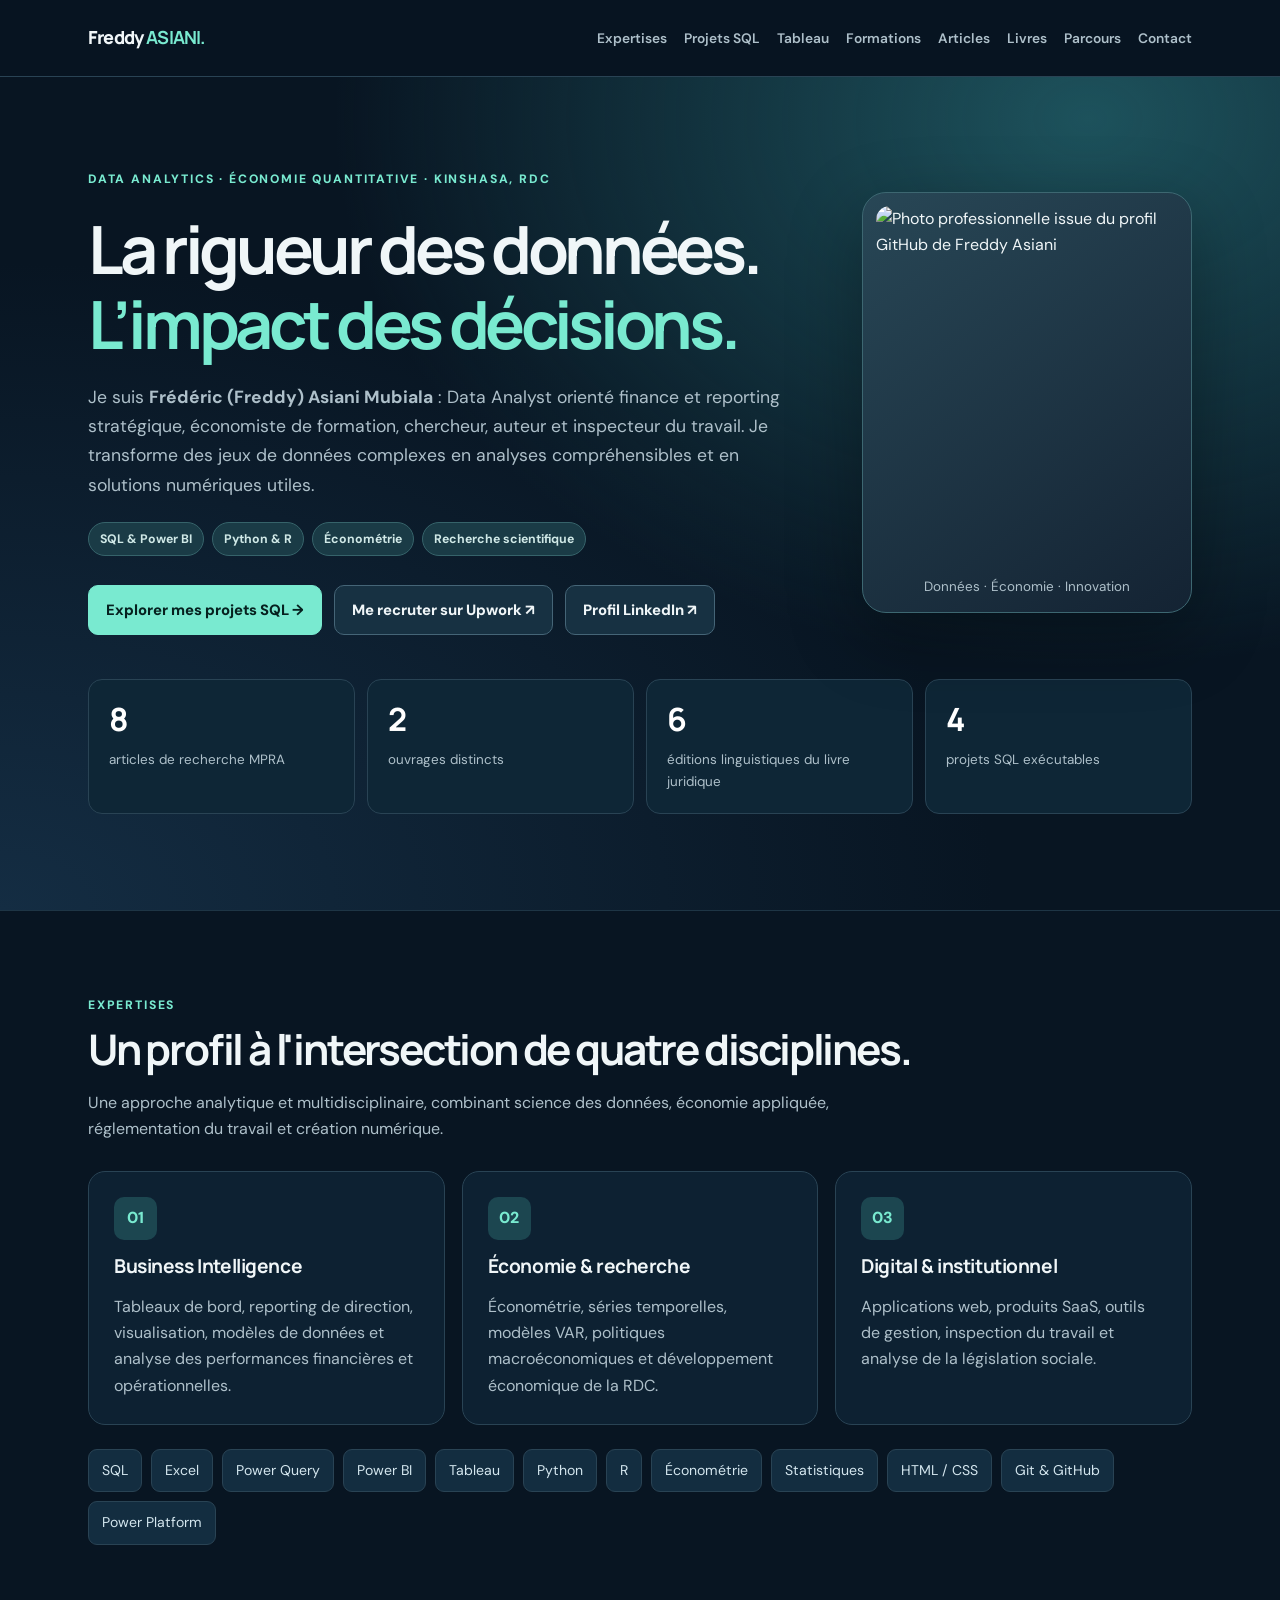
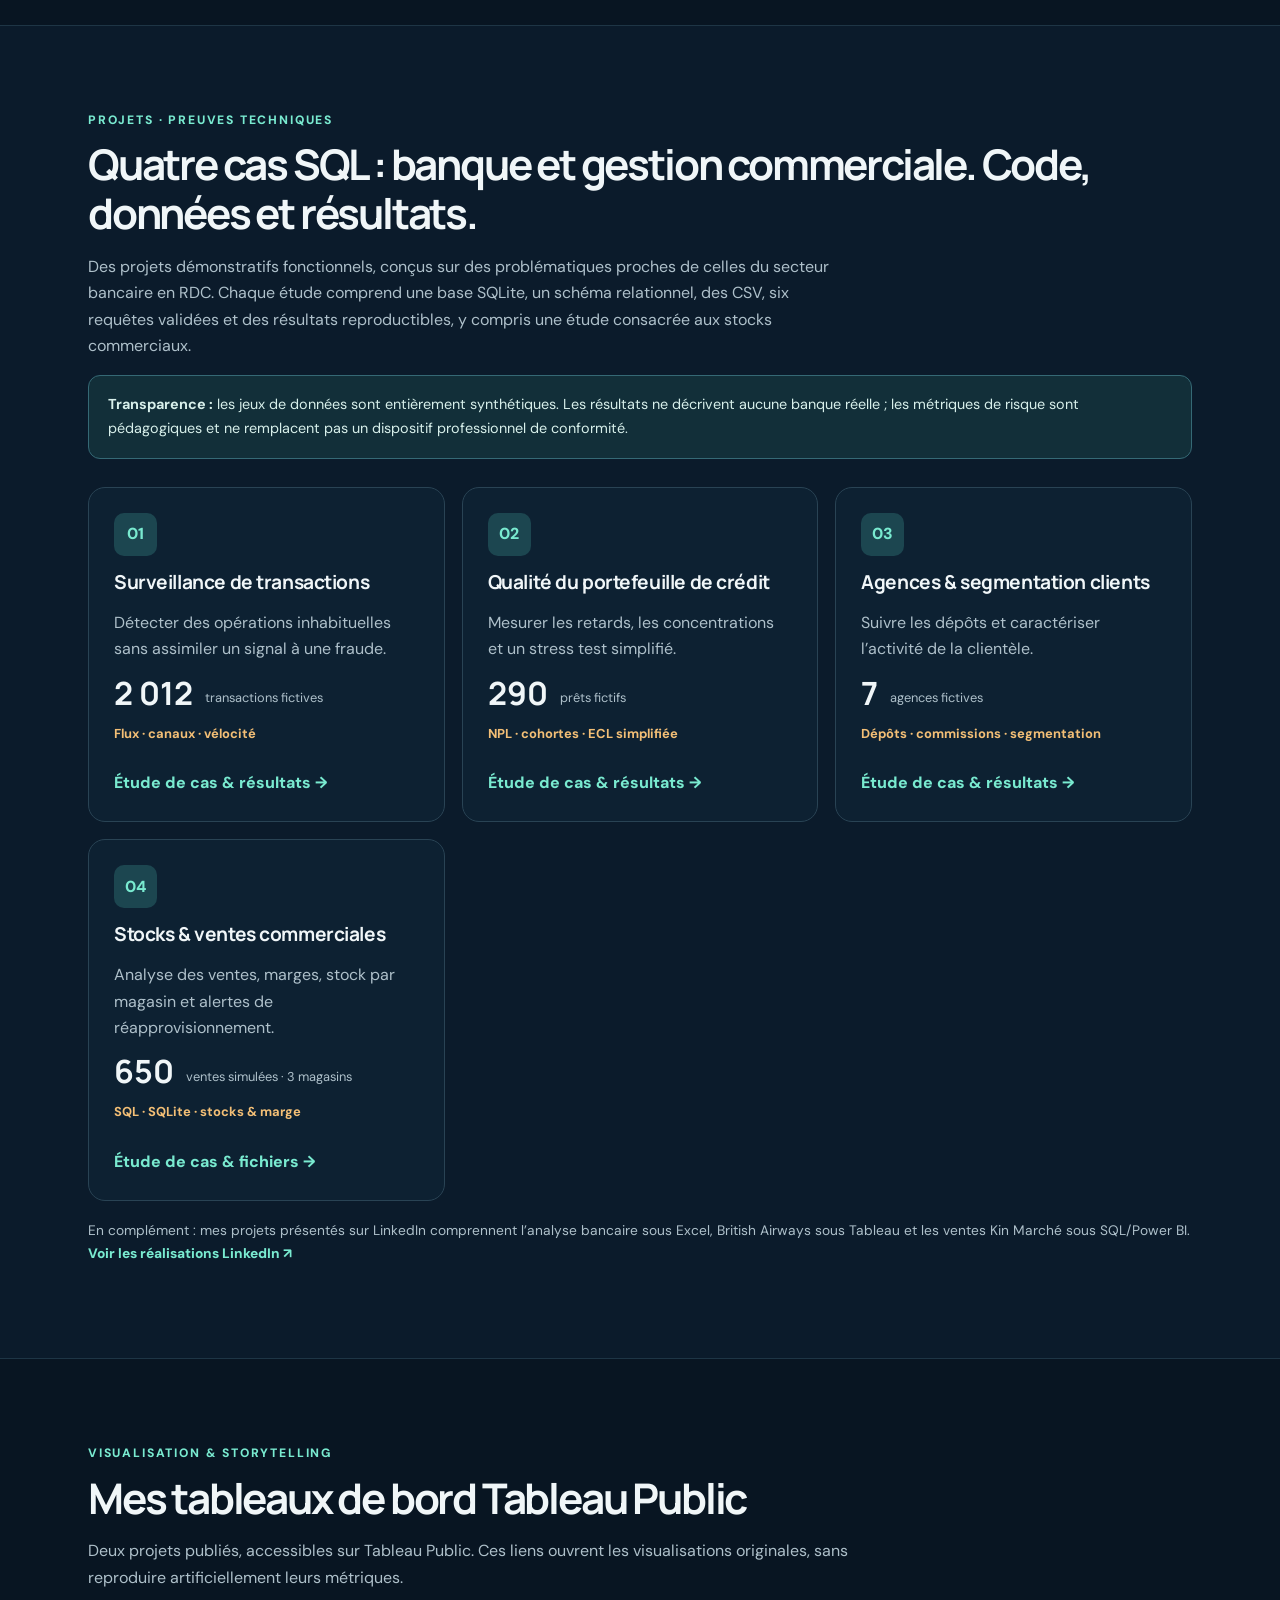
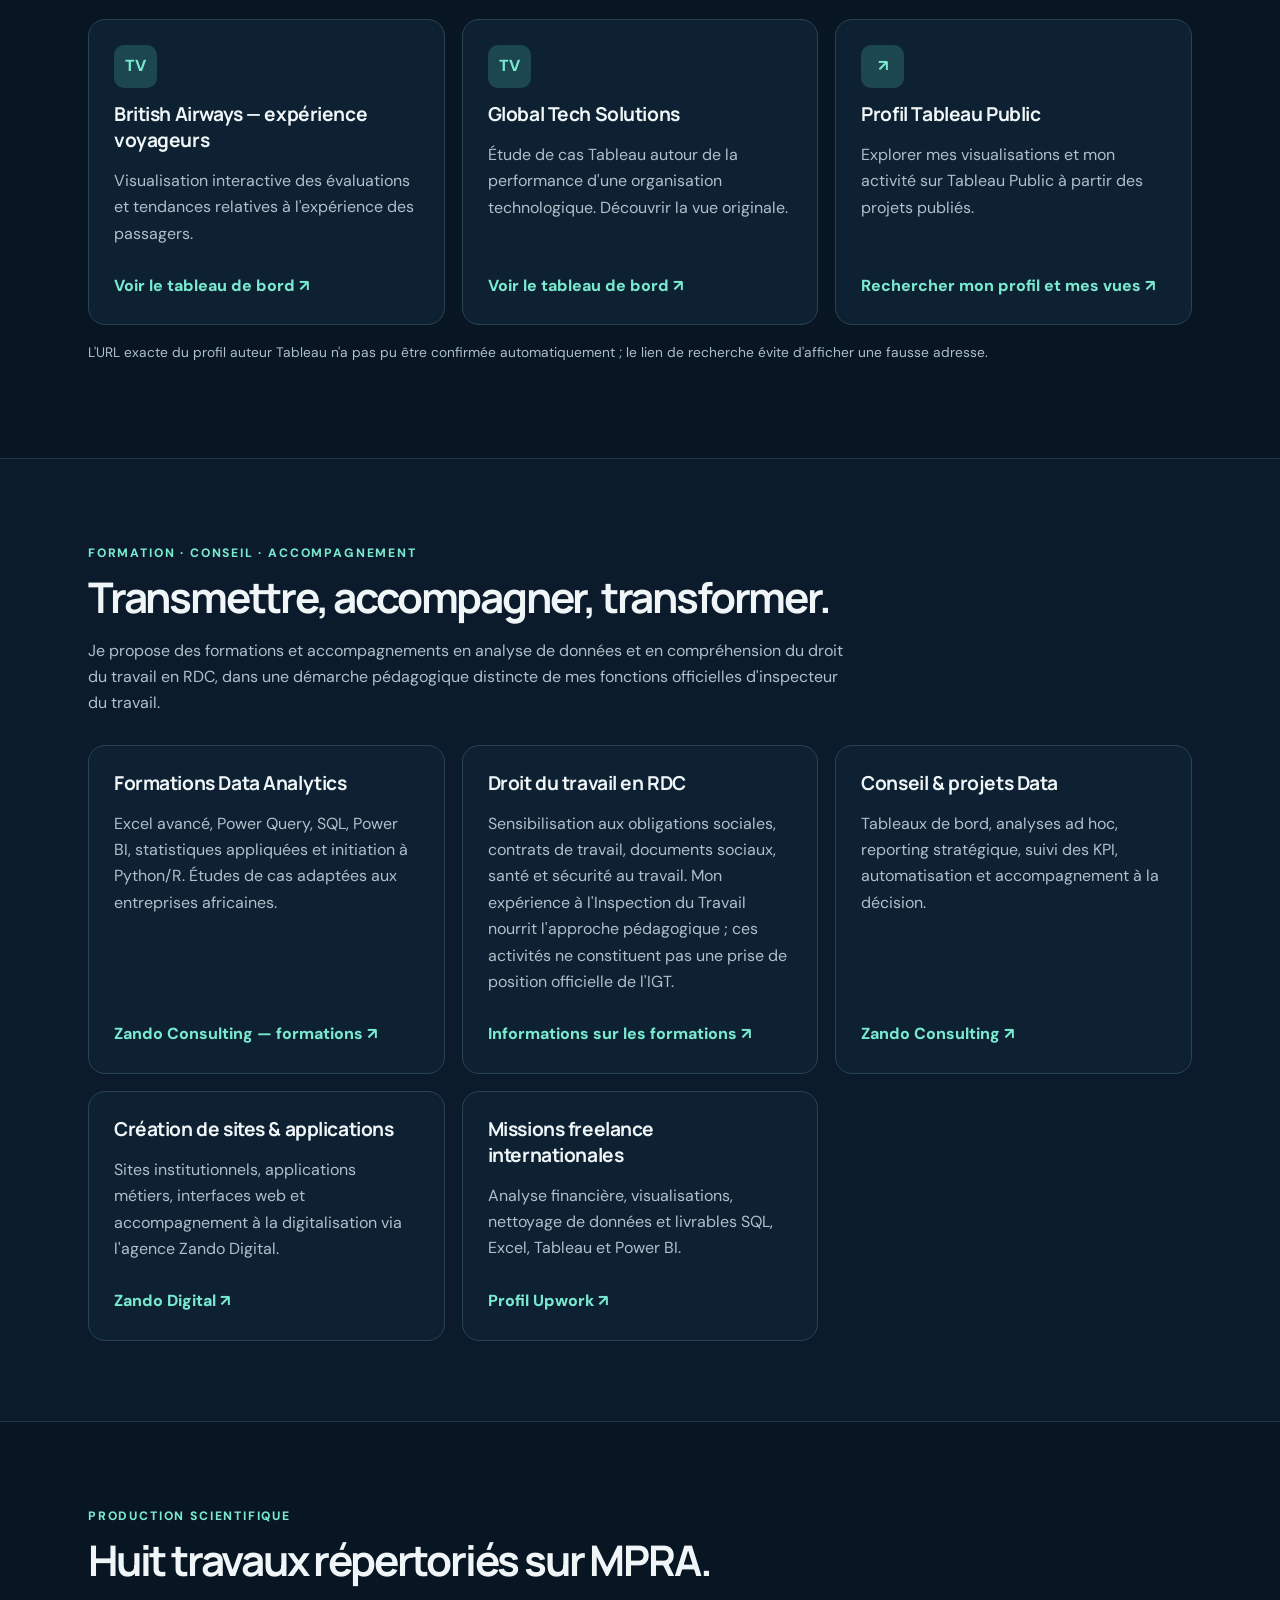
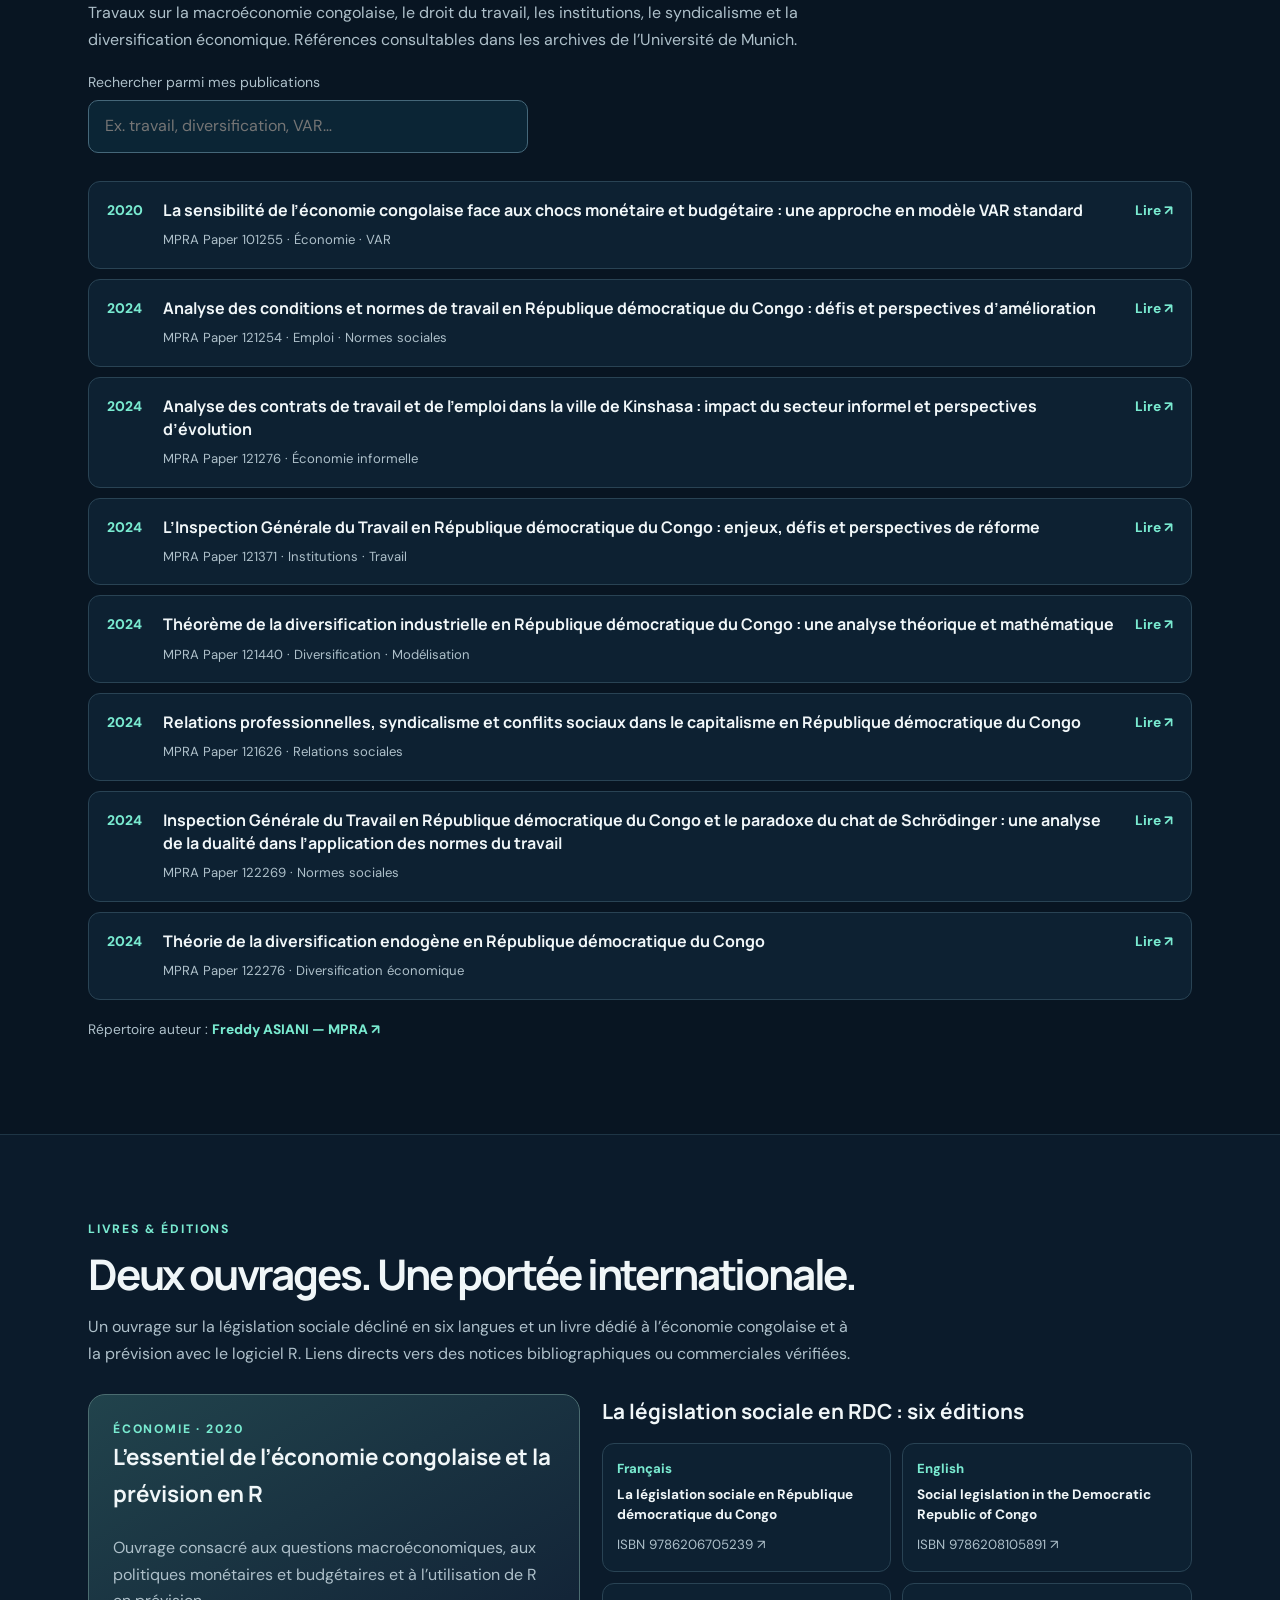
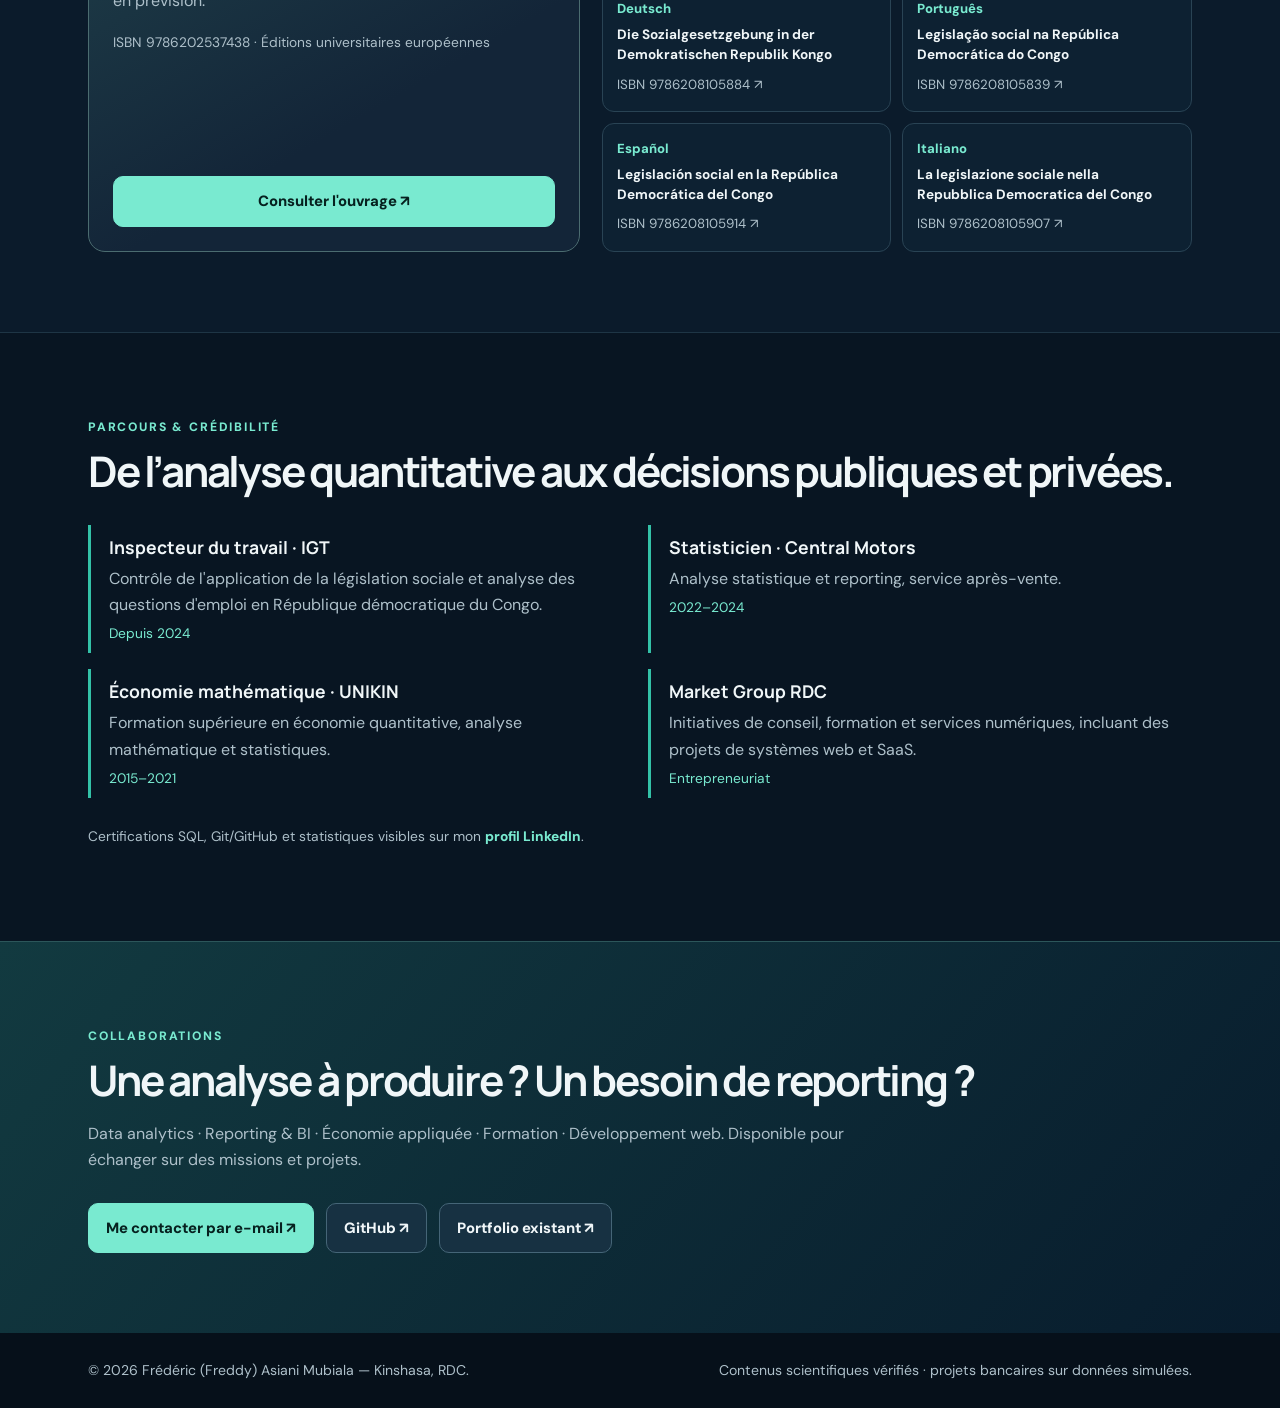
==== index.html @ f173c8c2 "Mise à jour  du Portfolio professionnel 2026" ====
<!doctype html>
<html lang="fr"><head><meta charset="utf-8"><meta name="viewport" content="width=device-width,initial-scale=1"><title>Frédéric (Freddy) Asiani Mubiala | Data Analyst, Économiste & Auteur</title><meta name="description" content="Portfolio de Frédéric (Freddy) Asiani Mubiala, analyste de données, économiste et chercheur à Kinshasa. 8 articles MPRA, livres en 6 langues et 3 projets SQL bancaires exécutables."><meta name="theme-color" content="#081522"><meta property="og:type" content="website"><meta property="og:title" content="Frédéric Asiani Mubiala — Data & Économie"><meta property="og:description" content="Analyse de données, recherche, publications et projets SQL bancaires"><meta property="og:image" content="https://avatars.githubusercontent.com/u/135480796?v=4"><link rel="canonical" href="https://frederic-asiani.github.io/"><link rel="stylesheet" href="styles.css"></head>
<body>
<header class="nav-top"><div class="shell nav-inner"><a class="brand" href="#accueil">Freddy <strong>ASIANI.</strong></a><button class="menu-button" type="button" aria-controls="site-nav" aria-expanded="false" aria-label="Ouvrir le menu"><span></span><span></span><span></span></button><nav id="site-nav" class="nav-links" aria-label="Navigation principale"><a href="#expertise">Expertises</a><a href="#projets">Projets SQL</a><a href="#tableau">Tableau</a><a href="#formations">Formations</a><a href="#recherche">Articles</a><a href="#livres">Livres</a><a href="#parcours">Parcours</a><a href="#contact">Contact</a></nav></div></header>
<main>
<section class="intro" id="accueil"><div class="shell"><div class="hero-layout"><div><div class="eyebrow">Data Analytics · Économie quantitative · Kinshasa, RDC</div><h1>La rigueur des données.<br><span>L’impact des décisions.</span></h1><p class="lede">Je suis <strong>Frédéric (Freddy) Asiani Mubiala</strong> : Data Analyst orienté finance et reporting stratégique, économiste de formation, chercheur, auteur et inspecteur du travail. Je transforme des jeux de données complexes en analyses compréhensibles et en solutions numériques utiles.</p><div class="tags"><span class="tag">SQL &amp; Power BI</span><span class="tag">Python &amp; R</span><span class="tag">Économétrie</span><span class="tag">Recherche scientifique</span></div><div class="btn-row"><a class="button primary" href="#projets">Explorer mes projets SQL →</a><a class="button subtle" href="https://www.upwork.com/freelancers/~019a6d23b828207a48?companyReference=1780176207666122753&amp;mp_source=share" target="_blank" rel="noopener noreferrer">Me recruter sur Upwork ↗</a><a class="button subtle" href="https://cd.linkedin.com/in/freddy-asiani/en" target="_blank" rel="noopener noreferrer">Profil LinkedIn ↗</a></div></div><div class="hero-img"><img src="https://avatars.githubusercontent.com/u/135480796?v=4" alt="Photo professionnelle issue du profil GitHub de Freddy Asiani" width="360" height="360"><div class="img-caption">Données · Économie · Innovation</div></div></div>
<div class="statline"><div class="stat"><strong>8</strong><span>articles de recherche MPRA</span></div><div class="stat"><strong>2</strong><span>ouvrages distincts</span></div><div class="stat"><strong>6</strong><span>éditions linguistiques du livre juridique</span></div><div class="stat"><strong>4</strong><span>projets SQL exécutables</span></div></div></div></section>
<section class="section" id="expertise"><div class="shell"><span class="section-label">Expertises</span><h2>Un profil à l'intersection de quatre disciplines.</h2><p class="desc">Une approche analytique et multidisciplinaire, combinant science des données, économie appliquée, réglementation du travail et création numérique.</p><div class="grid3"><article class="card"><span class="num">01</span><h3>Business Intelligence</h3><p>Tableaux de bord, reporting de direction, visualisation, modèles de données et analyse des performances financières et opérationnelles.</p></article><article class="card"><span class="num">02</span><h3>Économie & recherche</h3><p>Économétrie, séries temporelles, modèles VAR, politiques macroéconomiques et développement économique de la RDC.</p></article><article class="card"><span class="num">03</span><h3>Digital & institutionnel</h3><p>Applications web, produits SaaS, outils de gestion, inspection du travail et analyse de la législation sociale.</p></article></div><div class="skillset" aria-label="Technologies et compétences"><span>SQL</span><span>Excel</span><span>Power Query</span><span>Power BI</span><span>Tableau</span><span>Python</span><span>R</span><span>Économétrie</span><span>Statistiques</span><span>HTML / CSS</span><span>Git &amp; GitHub</span><span>Power Platform</span></div></div></section>
<section class="section soft" id="projets"><div class="shell"><span class="section-label">Projets · preuves techniques</span><h2>Quatre cas SQL : banque et gestion commerciale. Code, données et résultats.</h2><p class="desc">Des projets démonstratifs fonctionnels, conçus sur des problématiques proches de celles du secteur bancaire en RDC. Chaque étude comprend une base SQLite, un schéma relationnel, des CSV, six requêtes validées et des résultats reproductibles, y compris une étude consacrée aux stocks commerciaux.</p><div class="notice"><strong>Transparence :</strong> les jeux de données sont entièrement synthétiques. Les résultats ne décrivent aucune banque réelle ; les métriques de risque sont pédagogiques et ne remplacent pas un dispositif professionnel de conformité.</div><div class="grid3"><article class="card"><span class="num">01</span><h3>Surveillance de transactions</h3><p>Détecter des opérations inhabituelles sans assimiler un signal à une fraude.</p><div class="project-kpis"><b>2 012</b><span>transactions fictives</span></div><div class="metadata">Flux · canaux · vélocité</div><div class="foot"><a href="projets/01-surveillance-transactions/index.html">Étude de cas & résultats →</a></div></article>
<article class="card"><span class="num">02</span><h3>Qualité du portefeuille de crédit</h3><p>Mesurer les retards, les concentrations et un stress test simplifié.</p><div class="project-kpis"><b>290</b><span>prêts fictifs</span></div><div class="metadata">NPL · cohortes · ECL simplifiée</div><div class="foot"><a href="projets/02-risque-credit/index.html">Étude de cas & résultats →</a></div></article>
<article class="card"><span class="num">03</span><h3>Agences &amp; segmentation clients</h3><p>Suivre les dépôts et caractériser l’activité de la clientèle.</p><div class="project-kpis"><b>7</b><span>agences fictives</span></div><div class="metadata">Dépôts · commissions · segmentation</div><div class="foot"><a href="projets/03-agences-clientele/index.html">Étude de cas & résultats →</a></div></article><article class="card"><span class="num">04</span><h3>Stocks &amp; ventes commerciales</h3><p>Analyse des ventes, marges, stock par magasin et alertes de réapprovisionnement.</p><div class="project-kpis"><b>650</b><span>ventes simulées · 3 magasins</span></div><div class="metadata">SQL · SQLite · stocks &amp; marge</div><div class="foot"><a href="projets/04-stocks-commerce/index.html">Étude de cas &amp; fichiers →</a></div></article></div><p class="small" style="margin-top:18px">En complément : mes projets présentés sur LinkedIn comprennent l’analyse bancaire sous Excel, British Airways sous Tableau et les ventes Kin Marché sous SQL/Power BI. <a class="text-link" href="https://cd.linkedin.com/in/freddy-asiani/en" target="_blank" rel="noopener noreferrer">Voir les réalisations LinkedIn ↗</a></p></div></section>
<section class="section" id="tableau"><div class="shell"><span class="section-label">Visualisation &amp; storytelling</span><h2>Mes tableaux de bord Tableau Public</h2><p class="desc">Deux projets publiés, accessibles sur Tableau Public. Ces liens ouvrent les visualisations originales, sans reproduire artificiellement leurs métriques.</p><div class="grid3"><article class="card"><span class="num">TV</span><h3>British Airways — expérience voyageurs</h3><p>Visualisation interactive des évaluations et tendances relatives à l'expérience des passagers.</p><div class="foot"><a href="https://public.tableau.com/views/ProjetbritishAirWays/Tableaudebord1?:language=fr-FR&amp;:display_count=n&amp;:origin=viz_share_link" target="_blank" rel="noopener noreferrer">Voir le tableau de bord ↗</a></div></article><article class="card"><span class="num">TV</span><h3>Global Tech Solutions</h3><p>Étude de cas Tableau autour de la performance d'une organisation technologique. Découvrir la vue originale.</p><div class="foot"><a href="https://public.tableau.com/views/GlobalTechSolutions_17383775965590/Tableaudebord1?:language=fr-FR&amp;:display_count=n&amp;:origin=viz_share_link" target="_blank" rel="noopener noreferrer">Voir le tableau de bord ↗</a></div></article><article class="card"><span class="num">↗</span><h3>Profil Tableau Public</h3><p>Explorer mes visualisations et mon activité sur Tableau Public à partir des projets publiés.</p><div class="foot"><a href="https://public.tableau.com/search/vizzes/?q=Freddy%20Asiani" target="_blank" rel="noopener noreferrer">Rechercher mon profil et mes vues ↗</a></div></article></div><p class="small" style="margin-top:16px">L'URL exacte du profil auteur Tableau n'a pas pu être confirmée automatiquement ; le lien de recherche évite d'afficher une fausse adresse.</p></div></section>
<section class="section soft" id="formations"><div class="shell"><span class="section-label">Formation · Conseil · Accompagnement</span><h2>Transmettre, accompagner, transformer.</h2><p class="desc">Je propose des formations et accompagnements en analyse de données et en compréhension du droit du travail en RDC, dans une démarche pédagogique distincte de mes fonctions officielles d'inspecteur du travail.</p><div class="grid3"><article class="card"><h3>Formations Data Analytics</h3><p>Excel avancé, Power Query, SQL, Power BI, statistiques appliquées et initiation à Python/R. Études de cas adaptées aux entreprises africaines.</p><div class="foot"><a href="https://consulting.marketgroup.pro" target="_blank" rel="noopener noreferrer">Zando Consulting — formations ↗</a></div></article><article class="card"><h3>Droit du travail en RDC</h3><p>Sensibilisation aux obligations sociales, contrats de travail, documents sociaux, santé et sécurité au travail. Mon expérience à l'Inspection du Travail nourrit l'approche pédagogique ; ces activités ne constituent pas une prise de position officielle de l'IGT.</p><div class="foot"><a href="https://consulting.marketgroup.pro" target="_blank" rel="noopener noreferrer">Informations sur les formations ↗</a></div></article><article class="card"><h3>Conseil &amp; projets Data</h3><p>Tableaux de bord, analyses ad hoc, reporting stratégique, suivi des KPI, automatisation et accompagnement à la décision.</p><div class="foot"><a href="https://consulting.marketgroup.pro" target="_blank" rel="noopener noreferrer">Zando Consulting ↗</a></div></article><article class="card"><h3>Création de sites &amp; applications</h3><p>Sites institutionnels, applications métiers, interfaces web et accompagnement à la digitalisation via l'agence Zando Digital.</p><div class="foot"><a href="https://digital.marketgroup.pro" target="_blank" rel="noopener noreferrer">Zando Digital ↗</a></div></article><article class="card"><h3>Missions freelance internationales</h3><p>Analyse financière, visualisations, nettoyage de données et livrables SQL, Excel, Tableau et Power BI.</p><div class="foot"><a href="https://www.upwork.com/freelancers/~019a6d23b828207a48?companyReference=1780176207666122753&amp;mp_source=share" target="_blank" rel="noopener noreferrer">Profil Upwork ↗</a></div></article></div></div></section>
<section class="section" id="recherche"><div class="shell"><span class="section-label">Production scientifique</span><h2>Huit travaux répertoriés sur MPRA.</h2><p class="desc">Travaux sur la macroéconomie congolaise, le droit du travail, les institutions, le syndicalisme et la diversification économique. Références consultables dans les archives de l’Université de Munich.</p><label class="filter-label" for="search-pubs">Rechercher parmi mes publications</label><input id="search-pubs" class="search-box" type="search" placeholder="Ex. travail, diversification, VAR…" autocomplete="off"><div class="pub-list" id="pub-list"><article class="pub"><span class="pub-year">2020</span><div class="pub-body"><h3>La sensibilité de l’économie congolaise face aux chocs monétaire et budgétaire : une approche en modèle VAR standard</h3><div class="ref">MPRA Paper 101255 · Économie · VAR</div></div><a href="https://mpra.ub.uni-muenchen.de/101255/" target="_blank" rel="noopener noreferrer" aria-label="Consulter la publication MPRA 101255">Lire ↗</a></article>
<article class="pub"><span class="pub-year">2024</span><div class="pub-body"><h3>Analyse des conditions et normes de travail en République démocratique du Congo : défis et perspectives d’amélioration</h3><div class="ref">MPRA Paper 121254 · Emploi · Normes sociales</div></div><a href="https://mpra.ub.uni-muenchen.de/121254/" target="_blank" rel="noopener noreferrer" aria-label="Consulter la publication MPRA 121254">Lire ↗</a></article>
<article class="pub"><span class="pub-year">2024</span><div class="pub-body"><h3>Analyse des contrats de travail et de l’emploi dans la ville de Kinshasa : impact du secteur informel et perspectives d’évolution</h3><div class="ref">MPRA Paper 121276 · Économie informelle</div></div><a href="https://mpra.ub.uni-muenchen.de/121276/" target="_blank" rel="noopener noreferrer" aria-label="Consulter la publication MPRA 121276">Lire ↗</a></article>
<article class="pub"><span class="pub-year">2024</span><div class="pub-body"><h3>L’Inspection Générale du Travail en République démocratique du Congo : enjeux, défis et perspectives de réforme</h3><div class="ref">MPRA Paper 121371 · Institutions · Travail</div></div><a href="https://mpra.ub.uni-muenchen.de/121371/" target="_blank" rel="noopener noreferrer" aria-label="Consulter la publication MPRA 121371">Lire ↗</a></article>
<article class="pub"><span class="pub-year">2024</span><div class="pub-body"><h3>Théorème de la diversification industrielle en République démocratique du Congo : une analyse théorique et mathématique</h3><div class="ref">MPRA Paper 121440 · Diversification · Modélisation</div></div><a href="https://mpra.ub.uni-muenchen.de/121440/" target="_blank" rel="noopener noreferrer" aria-label="Consulter la publication MPRA 121440">Lire ↗</a></article>
<article class="pub"><span class="pub-year">2024</span><div class="pub-body"><h3>Relations professionnelles, syndicalisme et conflits sociaux dans le capitalisme en République démocratique du Congo</h3><div class="ref">MPRA Paper 121626 · Relations sociales</div></div><a href="https://mpra.ub.uni-muenchen.de/121626/" target="_blank" rel="noopener noreferrer" aria-label="Consulter la publication MPRA 121626">Lire ↗</a></article>
<article class="pub"><span class="pub-year">2024</span><div class="pub-body"><h3>Inspection Générale du Travail en République démocratique du Congo et le paradoxe du chat de Schrödinger : une analyse de la dualité dans l’application des normes du travail</h3><div class="ref">MPRA Paper 122269 · Normes sociales</div></div><a href="https://mpra.ub.uni-muenchen.de/122269/" target="_blank" rel="noopener noreferrer" aria-label="Consulter la publication MPRA 122269">Lire ↗</a></article>
<article class="pub"><span class="pub-year">2024</span><div class="pub-body"><h3>Théorie de la diversification endogène en République démocratique du Congo</h3><div class="ref">MPRA Paper 122276 · Diversification économique</div></div><a href="https://mpra.ub.uni-muenchen.de/122276/" target="_blank" rel="noopener noreferrer" aria-label="Consulter la publication MPRA 122276">Lire ↗</a></article></div><p id="empty-pubs" class="small hide">Aucun article ne correspond à votre recherche.</p><p class="small" style="margin-top:18px">Répertoire auteur : <a class="text-link" href="https://mpra.ub.uni-muenchen.de/view/people/ASIANI%3D3AFreddy%3D3A%3D3A.eprintid.html" target="_blank" rel="noopener noreferrer">Freddy ASIANI — MPRA ↗</a></p></div></section>
<section class="section soft" id="livres"><div class="shell"><span class="section-label">Livres & éditions</span><h2>Deux ouvrages. Une portée internationale.</h2><p class="desc">Un ouvrage sur la législation sociale décliné en six langues et un livre dédié à l’économie congolaise et à la prévision avec le logiciel R. Liens directs vers des notices bibliographiques ou commerciales vérifiées.</p><div class="books-wrap"><div class="book-big"><div><div class="section-label">Économie · 2020</div><h3>L’essentiel de l’économie congolaise et la prévision en R</h3><p>Ouvrage consacré aux questions macroéconomiques, aux politiques monétaires et budgétaires et à l’utilisation de R en prévision.</p><p class="small">ISBN 9786202537438 · Éditions universitaires européennes</p></div><a class="button primary" href="https://www.bol.com/be/fr/p/l-essentiel-de-l-economie-congolaise-et-la-prevision-en-r/9300000009559473/" target="_blank" rel="noopener noreferrer">Consulter l'ouvrage ↗</a></div><div><h3 style="font-size:1.3rem;margin-bottom:15px">La législation sociale en RDC : six éditions</h3><div class="editions"><a class="edition" href="https://www.morawa.at/detail/ISBN-9786206705239/Asiani-Mubiala-Freddy/La-L%C3%A9gislation-Sociale-en-R%C3%A9publique-D%C3%A9mocratique-du-Congo" target="_blank" rel="noopener noreferrer"><span>Français</span><b>La législation sociale en République démocratique du Congo</b><small>ISBN 9786206705239 ↗</small></a>
<a class="edition" href="https://www.foyles.co.uk/book/social-legislation-in-the-democratic-republic-of-congo/freddy-asiani-mubiala/9786208105891" target="_blank" rel="noopener noreferrer"><span>English</span><b>Social legislation in the Democratic Republic of Congo</b><small>ISBN 9786208105891 ↗</small></a>
<a class="edition" href="https://www.morawa.at/detail/ISBN-9786208105884/Asiani-Mubiala-Freddy/Die-Sozialgesetzgebung-in-der-Demokratischen-Republik-Kongo" target="_blank" rel="noopener noreferrer"><span>Deutsch</span><b>Die Sozialgesetzgebung in der Demokratischen Republik Kongo</b><small>ISBN 9786208105884 ↗</small></a>
<a class="edition" href="https://www.hatchards.co.uk/book/legisla-o-social-na-rep-blica-democr-tica-do-congo/freddy-asiani-mubiala/9786208105839" target="_blank" rel="noopener noreferrer"><span>Português</span><b>Legislação social na República Democrática do Congo</b><small>ISBN 9786208105839 ↗</small></a>
<a class="edition" href="https://www.morawa.at/detail/ISBN-9786208105914/Asiani-Mubiala-Freddy/Legislaci%C3%B3n-social-en-la-Rep%C3%BAblica-Democr%C3%A1tica-del-Congo" target="_blank" rel="noopener noreferrer"><span>Español</span><b>Legislación social en la República Democrática del Congo</b><small>ISBN 9786208105914 ↗</small></a>
<a class="edition" href="https://www.morawa.at/detail/ISBN-9786208105907/Asiani-Mubiala-Freddy/La-legislazione-sociale-nella-Repubblica-Democratica-del-Congo" target="_blank" rel="noopener noreferrer"><span>Italiano</span><b>La legislazione sociale nella Repubblica Democratica del Congo</b><small>ISBN 9786208105907 ↗</small></a></div></div></div></div></section>
<section class="section" id="parcours"><div class="shell"><span class="section-label">Parcours & crédibilité</span><h2>De l’analyse quantitative aux décisions publiques et privées.</h2><div class="timeline"><div class="item"><h3>Inspecteur du travail · IGT</h3><p>Contrôle de l'application de la législation sociale et analyse des questions d'emploi en République démocratique du Congo.</p><div class="small">Depuis 2024</div></div><div class="item"><h3>Statisticien · Central Motors</h3><p>Analyse statistique et reporting, service après-vente.</p><div class="small">2022–2024</div></div><div class="item"><h3>Économie mathématique · UNIKIN</h3><p>Formation supérieure en économie quantitative, analyse mathématique et statistiques.</p><div class="small">2015–2021</div></div><div class="item"><h3>Market Group RDC</h3><p>Initiatives de conseil, formation et services numériques, incluant des projets de systèmes web et SaaS.</p><div class="small">Entrepreneuriat</div></div></div><p class="small" style="margin-top:27px">Certifications SQL, Git/GitHub et statistiques visibles sur mon <a class="text-link" href="https://cd.linkedin.com/in/freddy-asiani/en" target="_blank" rel="noopener noreferrer">profil LinkedIn</a>.</p></div></section>
<section class="section contact" id="contact"><div class="shell"><span class="section-label">Collaborations</span><h2>Une analyse à produire ? Un besoin de reporting ?</h2><p class="desc">Data analytics · Reporting &amp; BI · Économie appliquée · Formation · Développement web. Disponible pour échanger sur des missions et projets.</p><div class="btn-row"><a class="button primary" href="mailto:freddyasiani1@gmail.com?subject=Proposition%20de%20collaboration%20-%20Data%20Analytics">Me contacter par e-mail ↗</a><a class="button subtle" href="https://github.com/Frederic-Asiani" target="_blank" rel="noopener noreferrer">GitHub ↗</a><a class="button subtle" href="https://asiani.carrd.co" target="_blank" rel="noopener noreferrer">Portfolio existant ↗</a></div></div></section>
</main><footer class="footer"><div class="shell"><span>© <span id="year">2026</span> Frédéric (Freddy) Asiani Mubiala — Kinshasa, RDC.</span><span>Contenus scientifiques vérifiés · projets bancaires sur données simulées.</span></div></footer><script src="main.js" defer></script></body></html>
---- styles.css ----
@import url('https://fonts.googleapis.com/css2?family=DM+Sans:wght@400;500;600;700&family=Manrope:wght@400;500;600;700;800&display=swap');
:root{--bg:#081522;--surface:#0d2132;--surface2:#132c3d;--line:#294354;--text:#f0f6f8;--muted:#aec0ca;--mint:#79ead0;--mint2:#33c1a7;--amber:#f3bf76;--white:#fff}*{box-sizing:border-box}html{scroll-behavior:smooth}body{margin:0;background:var(--bg);color:var(--text);font:16px/1.65 'DM Sans',system-ui,sans-serif}h1,h2,h3,h4,.brand{font-family:Manrope,system-ui,sans-serif}h1,h2,h3,p{margin-top:0}a{color:inherit}a:focus-visible,button:focus-visible,input:focus-visible{outline:3px solid var(--mint);outline-offset:3px}a:hover{color:var(--mint)}.shell{max-width:1160px;margin:0 auto;padding:0 28px}.nav-top{border-bottom:1px solid var(--line);background:#081522eb;backdrop-filter:blur(16px);position:sticky;top:0;z-index:10}.nav-inner{min-height:76px;display:flex;align-items:center;justify-content:space-between;gap:14px}.brand{font-size:1.13rem;font-weight:800;white-space:nowrap;text-decoration:none;letter-spacing:-.045em}.brand strong{color:var(--mint)}.nav-links{display:flex;gap:17px;flex-wrap:wrap}.nav-links a{text-decoration:none;color:var(--muted);font-size:.86rem;font-weight:600}.nav-links a:hover{color:var(--mint)}.intro{padding:92px 0 96px;position:relative;overflow:hidden;background:radial-gradient(ellipse at 85% 5%,#1d525c 0%,transparent 49%),radial-gradient(ellipse at 0% 100%,#142d43 0%,transparent 55%)}.eyebrow,.section-label{font-size:.76rem;font-weight:800;letter-spacing:.15em;text-transform:uppercase;color:var(--mint)}.hero-layout{display:grid;grid-template-columns:1fr 330px;align-items:center;gap:56px}.intro h1{font-size:clamp(2.6rem,5.2vw,5rem);line-height:1.13;letter-spacing:-.065em;margin:22px 0;max-width:800px}.intro h1 span{color:var(--mint)}.lede{font-size:1.1rem;color:var(--muted);max-width:700px}.hero-img{padding:13px;border:1px solid #3d6771;border-radius:24px;background:linear-gradient(145deg,#284756,#142333);box-shadow:0 22px 75px #0005;position:relative}.hero-img img{width:100%;aspect-ratio:1;object-fit:cover;border-radius:14px;display:block}.img-caption{font-size:.84rem;text-align:center;color:var(--muted);padding:10px 0 1px}.tags{display:flex;gap:8px;flex-wrap:wrap;margin:22px 0}.tag{color:#d0e9e7;border:1px solid #36636a;border-radius:99px;background:#1a3b46;padding:6px 11px;font-size:.77rem;font-weight:700}.btn-row{display:flex;flex-wrap:wrap;gap:12px;margin:29px 0 0}.button{display:inline-flex;gap:9px;align-items:center;justify-content:center;text-decoration:none;border-radius:10px;padding:12px 17px;font-size:.93rem;font-weight:800;border:1px solid #456577;transition:transform .2s ease,background .2s ease}.button:hover{transform:translateY(-2px);color:var(--text)}.button.primary{background:var(--mint);color:#06211f;border-color:var(--mint)}.button.primary:hover{color:#06211f;background:#a0fbe8}.button.subtle{background:#173142}.section{padding:80px 0;border-top:1px solid #1e3545}.section.soft{background:#0b1b2b}.section h2{font-size:clamp(1.8rem,3.3vw,2.75rem);letter-spacing:-.052em;line-height:1.17;margin:8px 0 15px}.desc{max-width:770px;color:var(--muted)}.statline{display:grid;grid-template-columns:repeat(4,1fr);gap:12px;margin-top:44px}.stat{padding:20px;border:1px solid var(--line);border-radius:14px;background:#0e2636}.stat strong{font-family:Manrope;font-size:2rem;line-height:1.2;color:var(--white)}.stat span{display:block;color:var(--muted);font-size:.84rem;margin-top:9px}.grid3{display:grid;grid-template-columns:repeat(3,1fr);gap:17px;margin-top:28px}.card{background:var(--surface);border:1px solid var(--line);border-radius:17px;padding:25px;display:flex;flex-direction:column;gap:14px}.card h3{font-size:1.2rem;line-height:1.35;letter-spacing:-.022em;margin:0}.card p{color:var(--muted);margin:0}.card .foot{margin-top:auto;padding-top:12px}.card .foot a,.text-link{color:var(--mint);font-weight:800;text-decoration:none}.card .foot a:hover,.text-link:hover{text-decoration:underline}.num{display:inline-grid;place-items:center;background:#1c4650;color:var(--mint);border-radius:10px;width:43px;height:43px;font-weight:800}.project-kpis{display:flex;gap:12px;align-items:end}.project-kpis b{font-family:Manrope;font-size:2rem;line-height:1}.project-kpis span{color:var(--muted);font-size:.8rem}.metadata{color:var(--amber);font-weight:700;font-size:.81rem}.small{color:var(--muted);font-size:.86rem}.notice{background:#122f39;border:1px solid #356975;padding:17px 19px;border-radius:12px;color:#d8f0eb;font-size:.9rem}.pub-list{margin:28px 0 0;display:grid;gap:10px}.pub{background:var(--surface);border:1px solid var(--line);border-radius:12px;display:flex;align-items:start;gap:16px;padding:17px 18px}.pub-year{color:var(--mint);min-width:40px;font-weight:800;font-size:.87rem}.pub h3{font-size:1rem;line-height:1.45;margin:0 0 7px}.pub .ref{color:var(--muted);font-size:.82rem}.pub a{color:var(--mint);font-weight:750;font-size:.86rem;text-decoration:none}.pub a:hover{text-decoration:underline}.pub-body{flex:1}.books-wrap{display:grid;grid-template-columns:1fr 1.2fr;gap:22px;margin-top:27px}.book-big{padding:24px;border:1px solid #4b6c70;border-radius:17px;background:linear-gradient(150deg,#21434c,#132538 65%);display:flex;flex-direction:column;justify-content:space-between;gap:25px}.book-big h3{font-size:1.4rem}.book-big p{color:var(--muted)}.editions{display:grid;grid-template-columns:1fr 1fr;gap:11px}.edition{padding:14px;border-radius:12px;border:1px solid var(--line);background:var(--surface);display:block;text-decoration:none}.edition span{display:block;color:var(--mint);font-size:.82rem;font-weight:800}.edition b{font-size:.85rem;line-height:1.5;display:block;margin:5px 0}.edition small{color:var(--muted)}.timeline{margin:28px 0 0;display:grid;grid-template-columns:1fr 1fr;gap:16px}.item{border-left:3px solid var(--mint2);padding:8px 18px}.item h3{margin:0 0 4px;font-size:1.1rem}.item p{margin:0 0 4px;color:var(--muted)}.item .small{color:var(--mint)}.skillset{display:flex;flex-wrap:wrap;gap:9px;margin:24px 0 0}.skillset span{border:1px solid var(--line);background:#132d40;padding:9px 13px;border-radius:9px;color:#d4e6ee;font-size:.88rem}.contact{background:linear-gradient(130deg,#123a40,#081c2d);border-top:1px solid #2c565a}.footer{padding:26px 0;background:#06101a;color:var(--muted);font-size:.88rem}.footer .shell{display:flex;justify-content:space-between;gap:16px;flex-wrap:wrap}.filter-label{display:block;color:var(--muted);font-size:.88rem;margin-top:18px}.search-box{width:min(100%,440px);background:#0b2535;color:var(--text);padding:12px 16px;border:1px solid #456779;border-radius:10px;margin-top:6px;font:inherit}.project-header{padding:67px 0 42px;background:radial-gradient(ellipse at 80% 0%,#1b4650,transparent 52%)}.project-header h1{font-size:clamp(2rem,4vw,3.6rem);letter-spacing:-.055em;line-height:1.13;margin:16px 0}.project-header p{max-width:770px;color:var(--muted)}.insight-list{display:grid;grid-template-columns:repeat(3,1fr);gap:16px;margin:30px 0}.insight{background:var(--surface);border:1px solid var(--line);border-radius:13px;padding:20px}.insight b{font:800 1.7rem Manrope;display:block;color:var(--mint)}.insight span{color:var(--muted);font-size:.86rem}.datatable{overflow:auto;margin-top:20px;border:1px solid var(--line);border-radius:12px}.datatable table{border-collapse:collapse;width:100%;font-size:.88rem;min-width:540px}.datatable th,.datatable td{padding:10px 12px;border-bottom:1px solid var(--line);text-align:left}.datatable th{background:#173446;color:#cce4e7}.datatable tr:last-child td{border:0}.code-chip{display:inline-block;border:1px solid var(--line);background:#132b3d;border-radius:7px;padding:5px 8px;color:#dceff0;font:.85rem monospace}.hide{display:none!important}@media(max-width:930px){.hero-layout{grid-template-columns:1fr 250px;gap:30px}.grid3{grid-template-columns:1fr 1fr}.books-wrap{grid-template-columns:1fr}.statline{grid-template-columns:1fr 1fr}}@media(max-width:675px){.nav-inner{align-items:start;flex-direction:column;padding-top:13px;padding-bottom:15px}.nav-links{gap:12px}.nav-links a{font-size:.75rem}.intro{padding:57px 0}.hero-layout{grid-template-columns:1fr}.hero-img{max-width:260px}.grid3,.timeline,.editions,.insight-list{grid-template-columns:1fr}.section{padding:57px 0}.statline{grid-template-columns:1fr 1fr}.stat{padding:13px}.stat strong{font-size:1.55rem}.shell{padding:0 19px}.pub{gap:12px}.pub-year{min-width:33px}.intro h1{font-size:2.8rem}}@media(prefers-reduced-motion:reduce){html{scroll-behavior:auto}.button:hover{transform:none}}
.menu-button{display:none;cursor:pointer;border:1px solid var(--line);border-radius:9px;background:#173142;color:var(--text);width:44px;height:42px;align-items:center;justify-content:center;flex-direction:column;gap:5px}.menu-button span{height:2px;width:22px;background:var(--mint);border-radius:2px}@media(max-width:850px){.nav-inner{flex-direction:row;align-items:center;flex-wrap:wrap;padding-top:12px;padding-bottom:12px}.menu-button{display:flex}.nav-links{display:none;width:100%;flex-basis:100%;flex-direction:column;align-items:stretch;padding:10px 0 8px;gap:1px}.nav-links.is-open{display:flex}.nav-links a{font-size:.97rem;padding:11px 12px;border-radius:9px}.nav-links a:hover{background:#173142}}
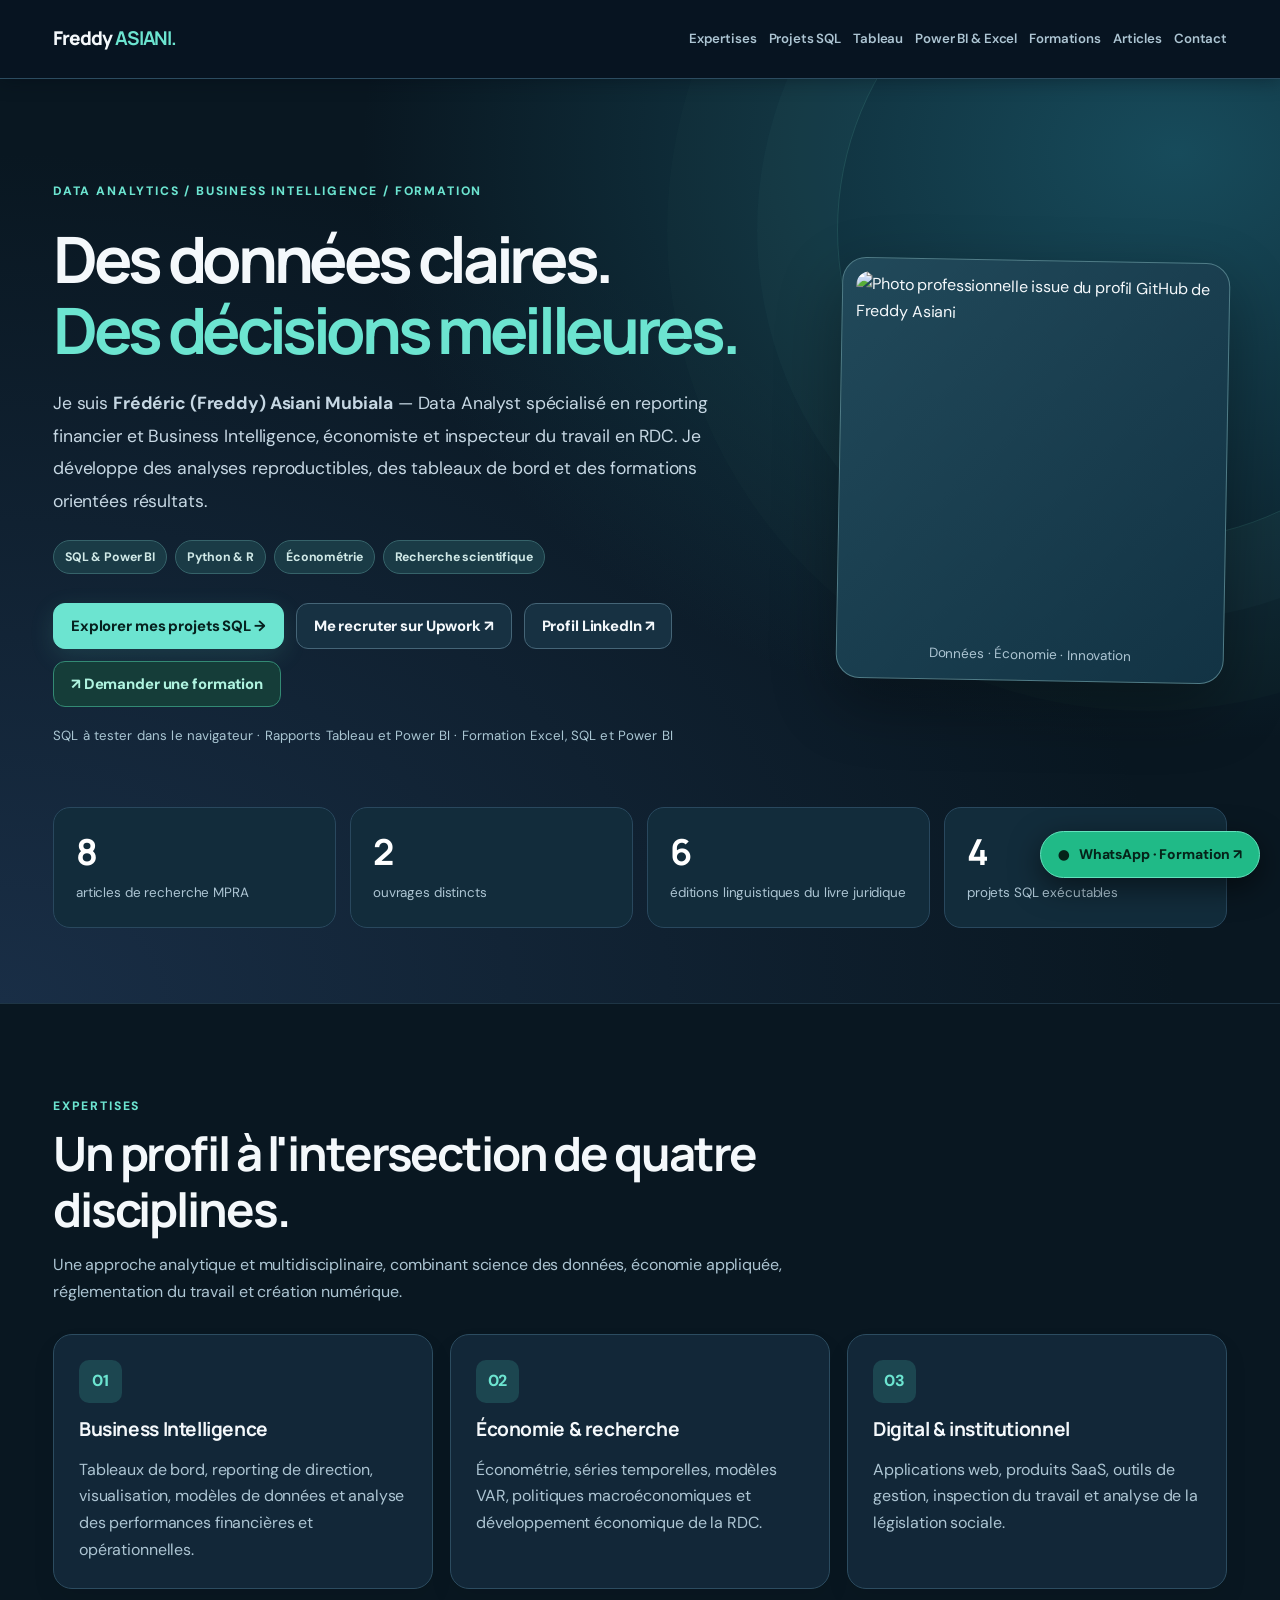
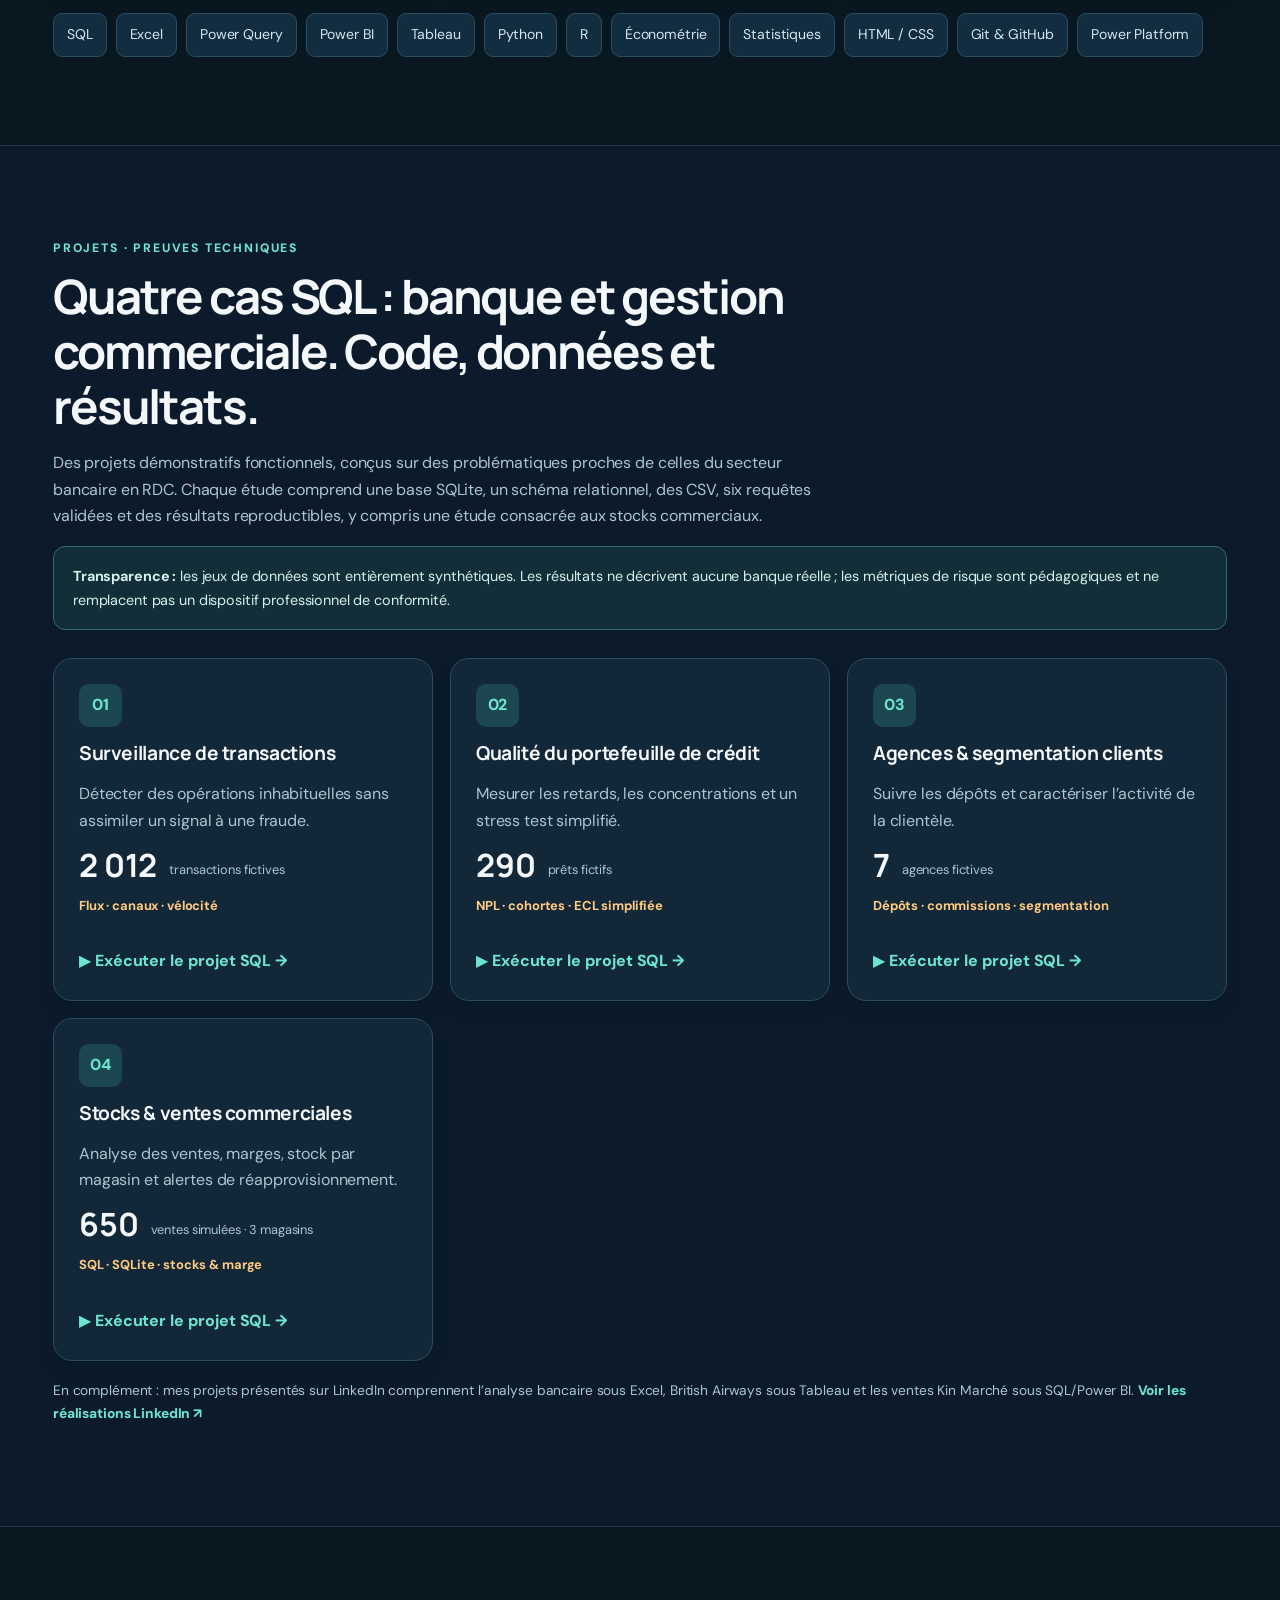
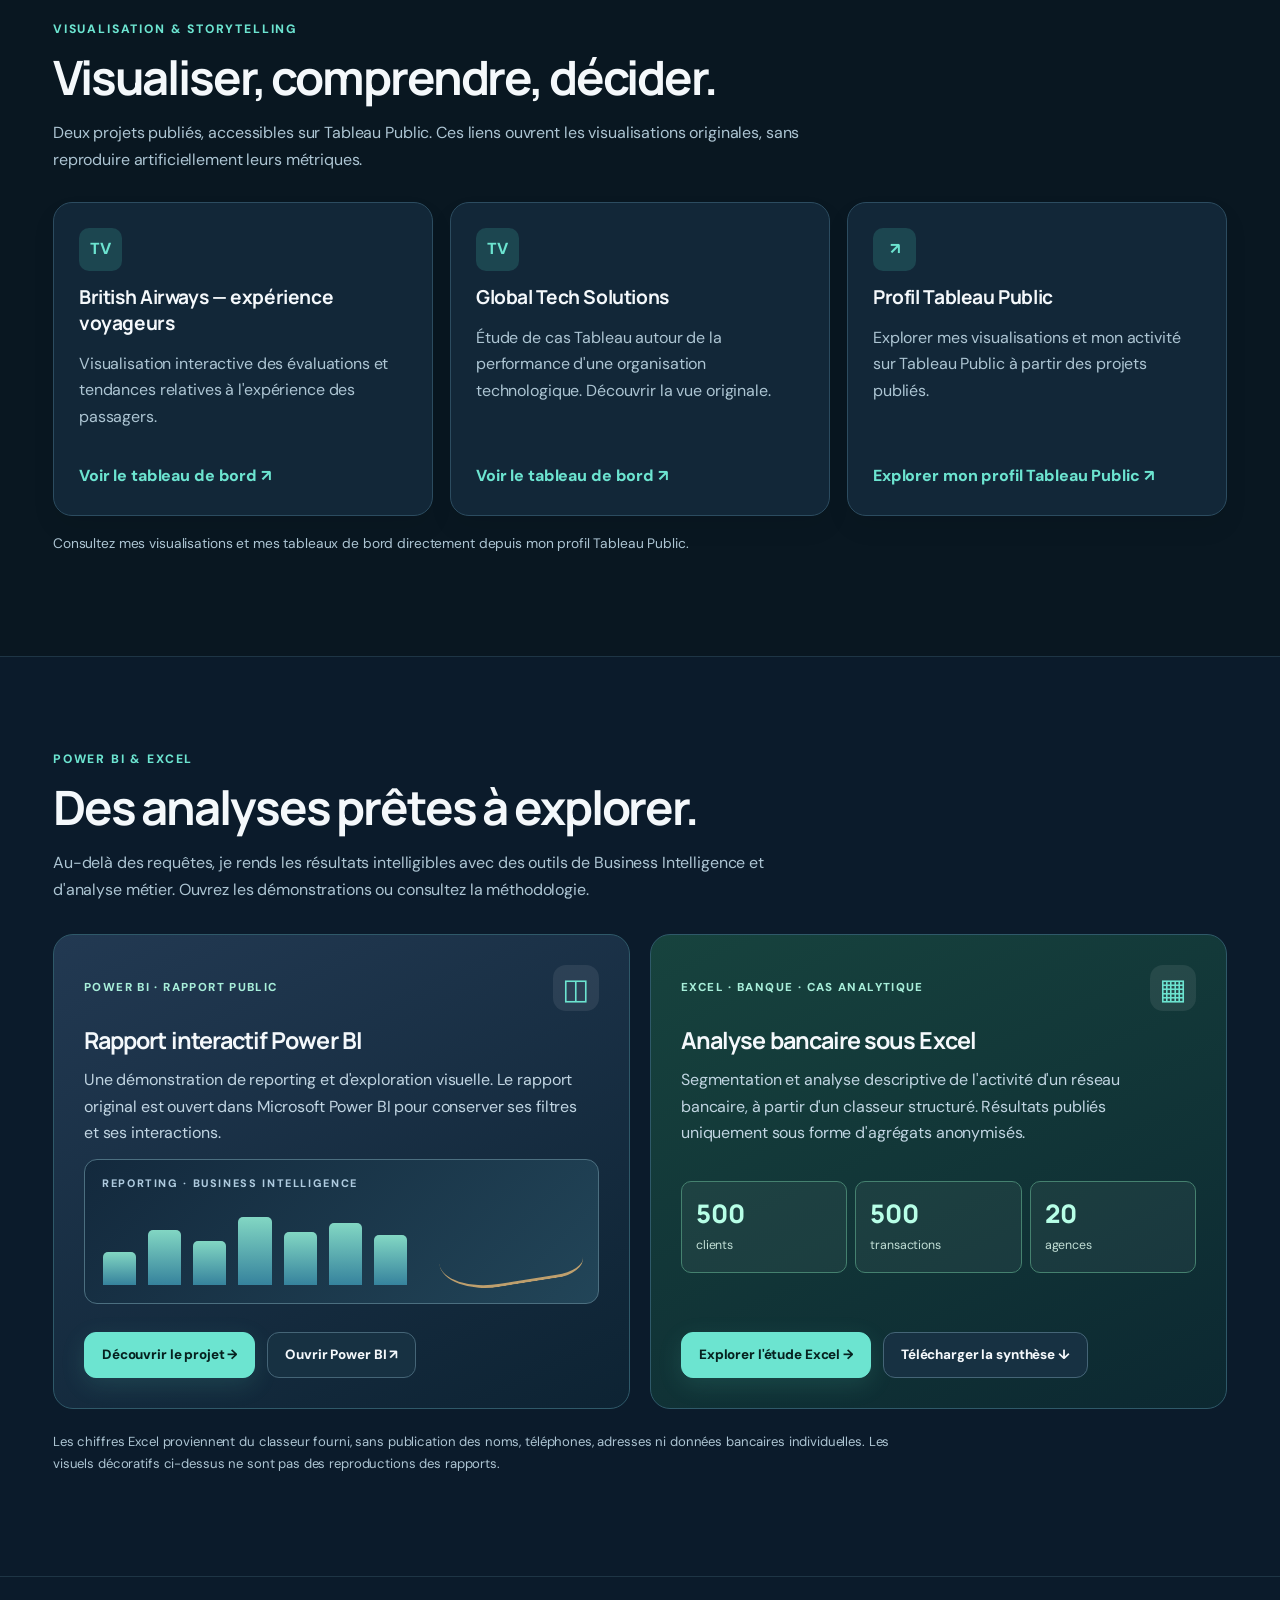
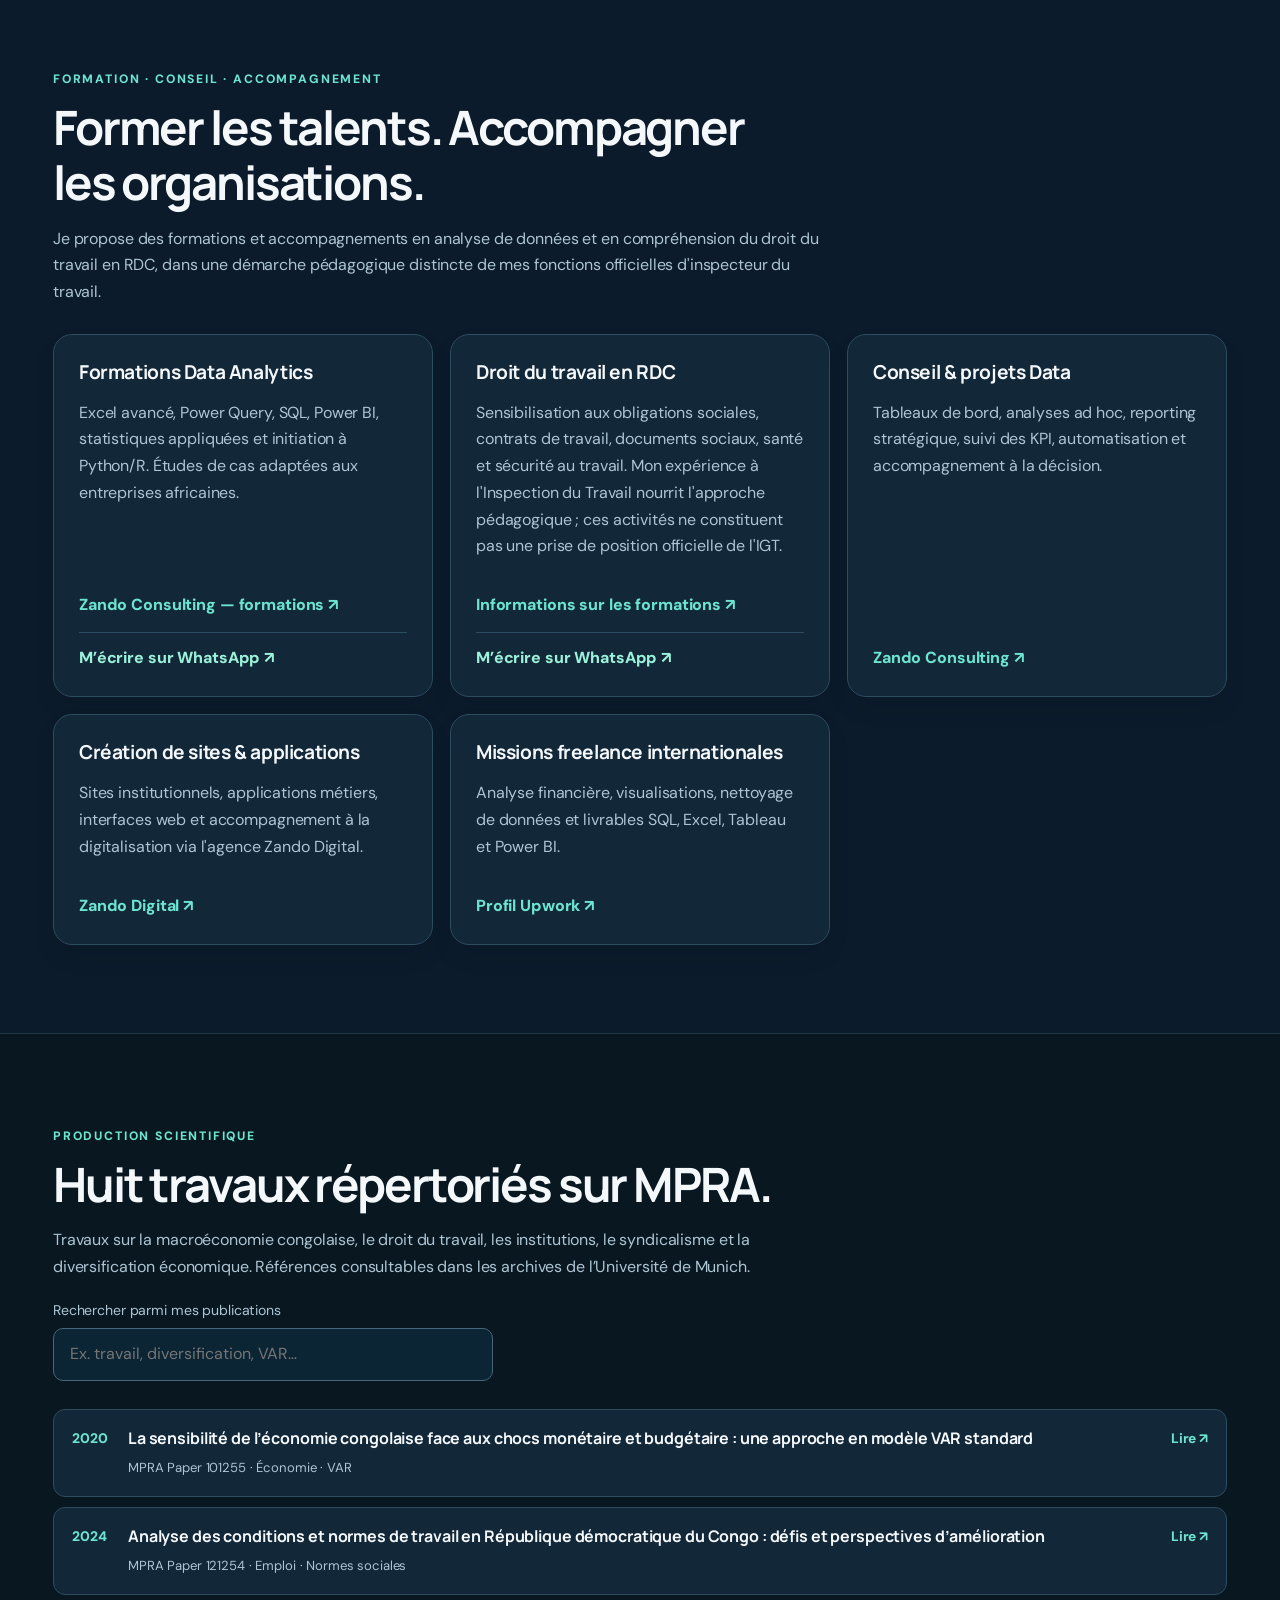
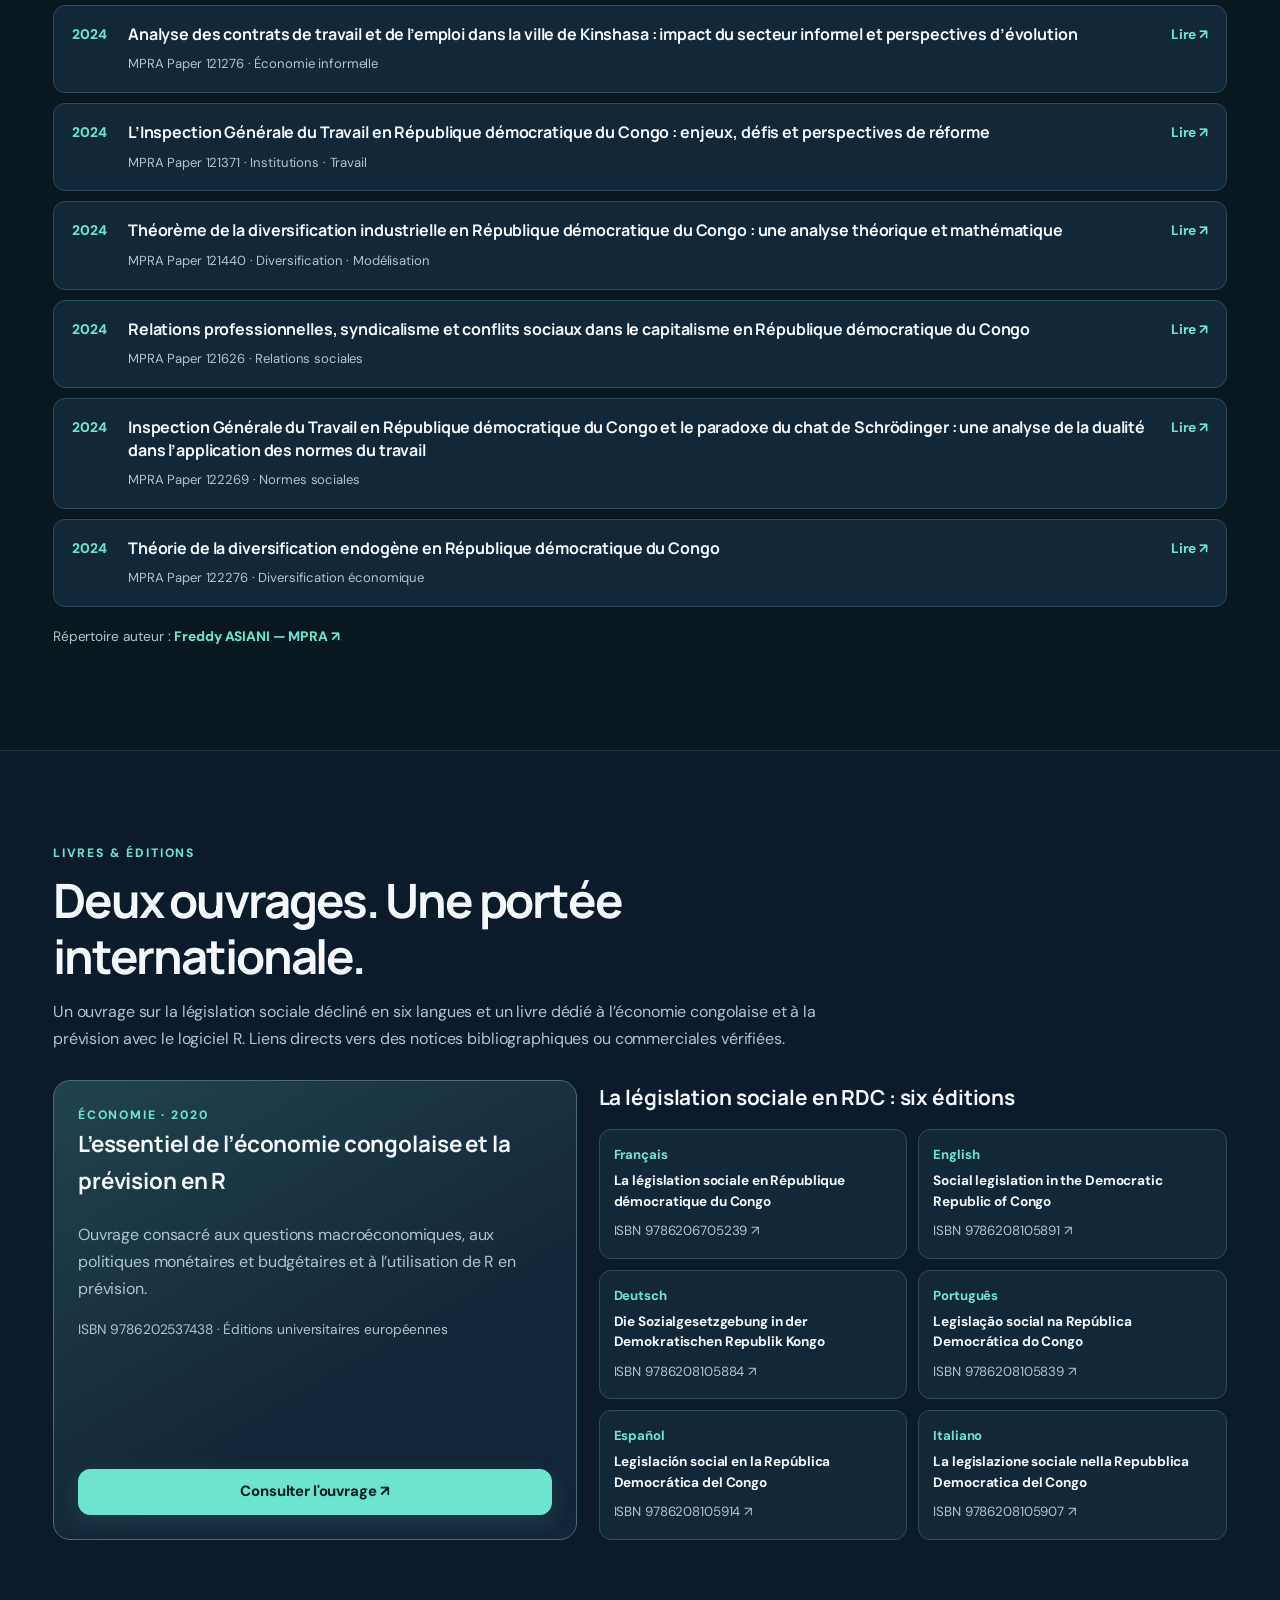
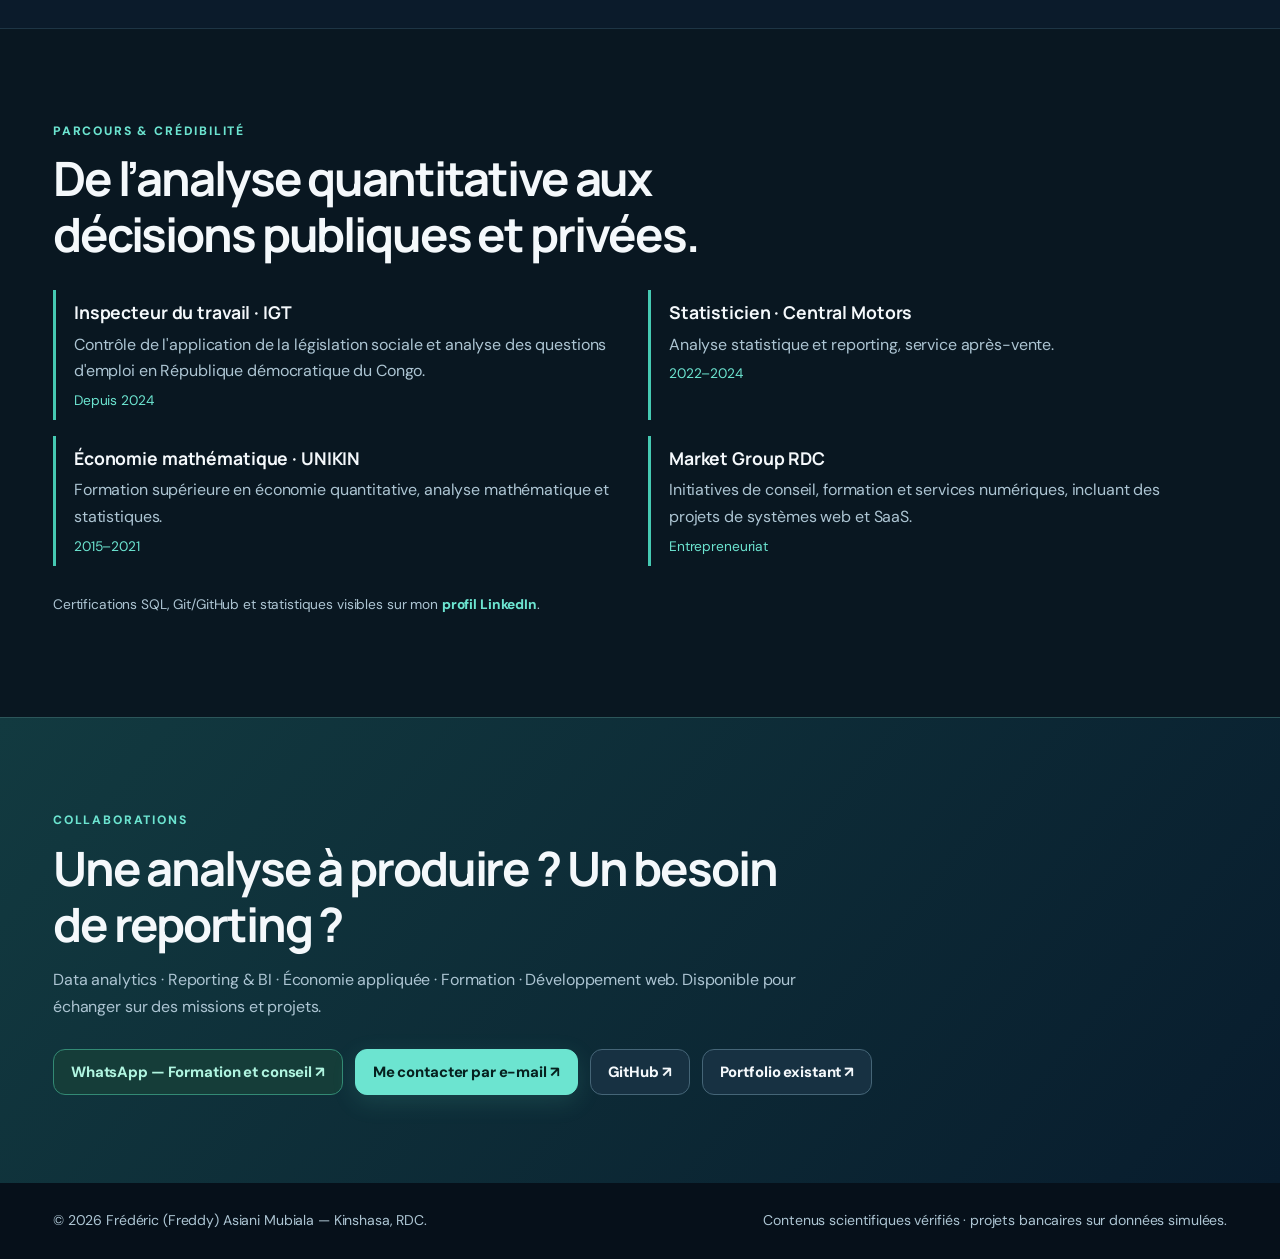
==== commit f1be020f: "Mise à jour" ====
--- a/index.html
+++ b/index.html
@@ -1,30 +1,56 @@
-<!doctype html>
-<html lang="fr"><head><meta charset="utf-8"><meta name="viewport" content="width=device-width,initial-scale=1"><title>Frédéric (Freddy) Asiani Mubiala | Data Analyst, Économiste & Auteur</title><meta name="description" content="Portfolio de Frédéric (Freddy) Asiani Mubiala, analyste de données, économiste et chercheur à Kinshasa. 8 articles MPRA, livres en 6 langues et 3 projets SQL bancaires exécutables."><meta name="theme-color" content="#081522"><meta property="og:type" content="website"><meta property="og:title" content="Frédéric Asiani Mubiala — Data & Économie"><meta property="og:description" content="Analyse de données, recherche, publications et projets SQL bancaires"><meta property="og:image" content="https://avatars.githubusercontent.com/u/135480796?v=4"><link rel="canonical" href="https://frederic-asiani.github.io/"><link rel="stylesheet" href="styles.css"></head>
+<!DOCTYPE html>
+
+<html lang="fr"><head><meta charset="utf-8"/><meta content="width=device-width,initial-scale=1" name="viewport"/><title>Frédéric (Freddy) Asiani Mubiala | Data Analyst, Économiste &amp; Auteur</title><meta content="Portfolio de Frédéric (Freddy) Asiani Mubiala, analyste de données, économiste et chercheur à Kinshasa. 8 articles MPRA, livres en 6 langues et 3 projets SQL bancaires exécutables." name="description"/><meta content="#081522" name="theme-color"/><meta content="website" property="og:type"/><meta content="Frédéric Asiani Mubiala — Data &amp; Économie" property="og:title"/><meta content="Analyse de données, recherche, publications et projets SQL bancaires" property="og:description"/><meta content="https://avatars.githubusercontent.com/u/135480796?v=4" property="og:image"/><link href="https://frederic-asiani.github.io/" rel="canonical"/><link href="styles.css" rel="stylesheet"/><meta content="Frédéric Asiani — Data Analyst, BI &amp; Formations" property="og:title"/><meta content="Projets SQL interactifs, Power BI, Tableau, étude bancaire Excel, recherche économique et formations en RDC." property="og:description"/><meta content="website" property="og:type"/></head>
 <body>
-<header class="nav-top"><div class="shell nav-inner"><a class="brand" href="#accueil">Freddy <strong>ASIANI.</strong></a><button class="menu-button" type="button" aria-controls="site-nav" aria-expanded="false" aria-label="Ouvrir le menu"><span></span><span></span><span></span></button><nav id="site-nav" class="nav-links" aria-label="Navigation principale"><a href="#expertise">Expertises</a><a href="#projets">Projets SQL</a><a href="#tableau">Tableau</a><a href="#formations">Formations</a><a href="#recherche">Articles</a><a href="#livres">Livres</a><a href="#parcours">Parcours</a><a href="#contact">Contact</a></nav></div></header>
+<header class="nav-top"><div class="shell nav-inner"><a class="brand" href="#accueil">Freddy <strong>ASIANI.</strong></a><button aria-controls="site-nav" aria-expanded="false" aria-label="Ouvrir le menu" class="menu-button" type="button"><span></span><span></span><span></span></button><nav aria-label="Navigation principale" class="nav-links" id="site-nav"><a href="#expertise">Expertises</a><a href="#projets">Projets SQL</a><a href="#tableau">Tableau</a><a href="#bi">Power BI &amp; Excel</a><a href="#formations">Formations</a><a href="#recherche">Articles</a><a href="#contact">Contact</a></nav></div></header>
 <main>
-<section class="intro" id="accueil"><div class="shell"><div class="hero-layout"><div><div class="eyebrow">Data Analytics · Économie quantitative · Kinshasa, RDC</div><h1>La rigueur des données.<br><span>L’impact des décisions.</span></h1><p class="lede">Je suis <strong>Frédéric (Freddy) Asiani Mubiala</strong> : Data Analyst orienté finance et reporting stratégique, économiste de formation, chercheur, auteur et inspecteur du travail. Je transforme des jeux de données complexes en analyses compréhensibles et en solutions numériques utiles.</p><div class="tags"><span class="tag">SQL &amp; Power BI</span><span class="tag">Python &amp; R</span><span class="tag">Économétrie</span><span class="tag">Recherche scientifique</span></div><div class="btn-row"><a class="button primary" href="#projets">Explorer mes projets SQL →</a><a class="button subtle" href="https://www.upwork.com/freelancers/~019a6d23b828207a48?companyReference=1780176207666122753&amp;mp_source=share" target="_blank" rel="noopener noreferrer">Me recruter sur Upwork ↗</a><a class="button subtle" href="https://cd.linkedin.com/in/freddy-asiani/en" target="_blank" rel="noopener noreferrer">Profil LinkedIn ↗</a></div></div><div class="hero-img"><img src="https://avatars.githubusercontent.com/u/135480796?v=4" alt="Photo professionnelle issue du profil GitHub de Freddy Asiani" width="360" height="360"><div class="img-caption">Données · Économie · Innovation</div></div></div>
+<section class="intro" id="accueil"><div class="shell"><div class="hero-layout"><div><div class="eyebrow">DATA ANALYTICS / BUSINESS INTELLIGENCE / FORMATION</div><h1>Des données claires. <span>Des décisions meilleures.</span></h1><p class="lede">Je suis <strong>Frédéric (Freddy) Asiani Mubiala</strong> — Data Analyst spécialisé en reporting financier et Business Intelligence, économiste et inspecteur du travail en RDC. Je développe des analyses reproductibles, des tableaux de bord et des formations orientées résultats.</p><div class="tags"><span class="tag">SQL &amp; Power BI</span><span class="tag">Python &amp; R</span><span class="tag">Économétrie</span><span class="tag">Recherche scientifique</span></div><div class="btn-row"><a class="button primary" href="#projets">Explorer mes projets SQL →</a><a class="button subtle" href="https://www.upwork.com/freelancers/~019a6d23b828207a48?companyReference=1780176207666122753&amp;mp_source=share" rel="noopener noreferrer" target="_blank">Me recruter sur Upwork ↗</a><a class="button subtle" href="https://cd.linkedin.com/in/freddy-asiani/en" rel="noopener noreferrer" target="_blank">Profil LinkedIn ↗</a><a class="button whatsapp" href="https://wa.me/243820249705?text=Bonjour%2C%20je%20souhaite%20avoir%20des%20informations%20sur%20vos%20formations%20en%20Data%20Analytics." rel="noopener noreferrer" target="_blank">↗ Demander une formation</a></div><p class="hero-note">SQL à tester dans le navigateur · Rapports Tableau et Power BI · Formation Excel, SQL et Power BI</p></div><div class="hero-img"><img alt="Photo professionnelle issue du profil GitHub de Freddy Asiani" height="360" src="https://avatars.githubusercontent.com/u/135480796?v=4" width="360"/><div class="img-caption">Données · Économie · Innovation</div></div></div>
 <div class="statline"><div class="stat"><strong>8</strong><span>articles de recherche MPRA</span></div><div class="stat"><strong>2</strong><span>ouvrages distincts</span></div><div class="stat"><strong>6</strong><span>éditions linguistiques du livre juridique</span></div><div class="stat"><strong>4</strong><span>projets SQL exécutables</span></div></div></div></section>
-<section class="section" id="expertise"><div class="shell"><span class="section-label">Expertises</span><h2>Un profil à l'intersection de quatre disciplines.</h2><p class="desc">Une approche analytique et multidisciplinaire, combinant science des données, économie appliquée, réglementation du travail et création numérique.</p><div class="grid3"><article class="card"><span class="num">01</span><h3>Business Intelligence</h3><p>Tableaux de bord, reporting de direction, visualisation, modèles de données et analyse des performances financières et opérationnelles.</p></article><article class="card"><span class="num">02</span><h3>Économie & recherche</h3><p>Économétrie, séries temporelles, modèles VAR, politiques macroéconomiques et développement économique de la RDC.</p></article><article class="card"><span class="num">03</span><h3>Digital & institutionnel</h3><p>Applications web, produits SaaS, outils de gestion, inspection du travail et analyse de la législation sociale.</p></article></div><div class="skillset" aria-label="Technologies et compétences"><span>SQL</span><span>Excel</span><span>Power Query</span><span>Power BI</span><span>Tableau</span><span>Python</span><span>R</span><span>Économétrie</span><span>Statistiques</span><span>HTML / CSS</span><span>Git &amp; GitHub</span><span>Power Platform</span></div></div></section>
-<section class="section soft" id="projets"><div class="shell"><span class="section-label">Projets · preuves techniques</span><h2>Quatre cas SQL : banque et gestion commerciale. Code, données et résultats.</h2><p class="desc">Des projets démonstratifs fonctionnels, conçus sur des problématiques proches de celles du secteur bancaire en RDC. Chaque étude comprend une base SQLite, un schéma relationnel, des CSV, six requêtes validées et des résultats reproductibles, y compris une étude consacrée aux stocks commerciaux.</p><div class="notice"><strong>Transparence :</strong> les jeux de données sont entièrement synthétiques. Les résultats ne décrivent aucune banque réelle ; les métriques de risque sont pédagogiques et ne remplacent pas un dispositif professionnel de conformité.</div><div class="grid3"><article class="card"><span class="num">01</span><h3>Surveillance de transactions</h3><p>Détecter des opérations inhabituelles sans assimiler un signal à une fraude.</p><div class="project-kpis"><b>2 012</b><span>transactions fictives</span></div><div class="metadata">Flux · canaux · vélocité</div><div class="foot"><a href="projets/01-surveillance-transactions/index.html">Étude de cas & résultats →</a></div></article>
-<article class="card"><span class="num">02</span><h3>Qualité du portefeuille de crédit</h3><p>Mesurer les retards, les concentrations et un stress test simplifié.</p><div class="project-kpis"><b>290</b><span>prêts fictifs</span></div><div class="metadata">NPL · cohortes · ECL simplifiée</div><div class="foot"><a href="projets/02-risque-credit/index.html">Étude de cas & résultats →</a></div></article>
-<article class="card"><span class="num">03</span><h3>Agences &amp; segmentation clients</h3><p>Suivre les dépôts et caractériser l’activité de la clientèle.</p><div class="project-kpis"><b>7</b><span>agences fictives</span></div><div class="metadata">Dépôts · commissions · segmentation</div><div class="foot"><a href="projets/03-agences-clientele/index.html">Étude de cas & résultats →</a></div></article><article class="card"><span class="num">04</span><h3>Stocks &amp; ventes commerciales</h3><p>Analyse des ventes, marges, stock par magasin et alertes de réapprovisionnement.</p><div class="project-kpis"><b>650</b><span>ventes simulées · 3 magasins</span></div><div class="metadata">SQL · SQLite · stocks &amp; marge</div><div class="foot"><a href="projets/04-stocks-commerce/index.html">Étude de cas &amp; fichiers →</a></div></article></div><p class="small" style="margin-top:18px">En complément : mes projets présentés sur LinkedIn comprennent l’analyse bancaire sous Excel, British Airways sous Tableau et les ventes Kin Marché sous SQL/Power BI. <a class="text-link" href="https://cd.linkedin.com/in/freddy-asiani/en" target="_blank" rel="noopener noreferrer">Voir les réalisations LinkedIn ↗</a></p></div></section>
-<section class="section" id="tableau"><div class="shell"><span class="section-label">Visualisation &amp; storytelling</span><h2>Mes tableaux de bord Tableau Public</h2><p class="desc">Deux projets publiés, accessibles sur Tableau Public. Ces liens ouvrent les visualisations originales, sans reproduire artificiellement leurs métriques.</p><div class="grid3"><article class="card"><span class="num">TV</span><h3>British Airways — expérience voyageurs</h3><p>Visualisation interactive des évaluations et tendances relatives à l'expérience des passagers.</p><div class="foot"><a href="https://public.tableau.com/views/ProjetbritishAirWays/Tableaudebord1?:language=fr-FR&amp;:display_count=n&amp;:origin=viz_share_link" target="_blank" rel="noopener noreferrer">Voir le tableau de bord ↗</a></div></article><article class="card"><span class="num">TV</span><h3>Global Tech Solutions</h3><p>Étude de cas Tableau autour de la performance d'une organisation technologique. Découvrir la vue originale.</p><div class="foot"><a href="https://public.tableau.com/views/GlobalTechSolutions_17383775965590/Tableaudebord1?:language=fr-FR&amp;:display_count=n&amp;:origin=viz_share_link" target="_blank" rel="noopener noreferrer">Voir le tableau de bord ↗</a></div></article><article class="card"><span class="num">↗</span><h3>Profil Tableau Public</h3><p>Explorer mes visualisations et mon activité sur Tableau Public à partir des projets publiés.</p><div class="foot"><a href="https://public.tableau.com/search/vizzes/?q=Freddy%20Asiani" target="_blank" rel="noopener noreferrer">Rechercher mon profil et mes vues ↗</a></div></article></div><p class="small" style="margin-top:16px">L'URL exacte du profil auteur Tableau n'a pas pu être confirmée automatiquement ; le lien de recherche évite d'afficher une fausse adresse.</p></div></section>
-<section class="section soft" id="formations"><div class="shell"><span class="section-label">Formation · Conseil · Accompagnement</span><h2>Transmettre, accompagner, transformer.</h2><p class="desc">Je propose des formations et accompagnements en analyse de données et en compréhension du droit du travail en RDC, dans une démarche pédagogique distincte de mes fonctions officielles d'inspecteur du travail.</p><div class="grid3"><article class="card"><h3>Formations Data Analytics</h3><p>Excel avancé, Power Query, SQL, Power BI, statistiques appliquées et initiation à Python/R. Études de cas adaptées aux entreprises africaines.</p><div class="foot"><a href="https://consulting.marketgroup.pro" target="_blank" rel="noopener noreferrer">Zando Consulting — formations ↗</a></div></article><article class="card"><h3>Droit du travail en RDC</h3><p>Sensibilisation aux obligations sociales, contrats de travail, documents sociaux, santé et sécurité au travail. Mon expérience à l'Inspection du Travail nourrit l'approche pédagogique ; ces activités ne constituent pas une prise de position officielle de l'IGT.</p><div class="foot"><a href="https://consulting.marketgroup.pro" target="_blank" rel="noopener noreferrer">Informations sur les formations ↗</a></div></article><article class="card"><h3>Conseil &amp; projets Data</h3><p>Tableaux de bord, analyses ad hoc, reporting stratégique, suivi des KPI, automatisation et accompagnement à la décision.</p><div class="foot"><a href="https://consulting.marketgroup.pro" target="_blank" rel="noopener noreferrer">Zando Consulting ↗</a></div></article><article class="card"><h3>Création de sites &amp; applications</h3><p>Sites institutionnels, applications métiers, interfaces web et accompagnement à la digitalisation via l'agence Zando Digital.</p><div class="foot"><a href="https://digital.marketgroup.pro" target="_blank" rel="noopener noreferrer">Zando Digital ↗</a></div></article><article class="card"><h3>Missions freelance internationales</h3><p>Analyse financière, visualisations, nettoyage de données et livrables SQL, Excel, Tableau et Power BI.</p><div class="foot"><a href="https://www.upwork.com/freelancers/~019a6d23b828207a48?companyReference=1780176207666122753&amp;mp_source=share" target="_blank" rel="noopener noreferrer">Profil Upwork ↗</a></div></article></div></div></section>
-<section class="section" id="recherche"><div class="shell"><span class="section-label">Production scientifique</span><h2>Huit travaux répertoriés sur MPRA.</h2><p class="desc">Travaux sur la macroéconomie congolaise, le droit du travail, les institutions, le syndicalisme et la diversification économique. Références consultables dans les archives de l’Université de Munich.</p><label class="filter-label" for="search-pubs">Rechercher parmi mes publications</label><input id="search-pubs" class="search-box" type="search" placeholder="Ex. travail, diversification, VAR…" autocomplete="off"><div class="pub-list" id="pub-list"><article class="pub"><span class="pub-year">2020</span><div class="pub-body"><h3>La sensibilité de l’économie congolaise face aux chocs monétaire et budgétaire : une approche en modèle VAR standard</h3><div class="ref">MPRA Paper 101255 · Économie · VAR</div></div><a href="https://mpra.ub.uni-muenchen.de/101255/" target="_blank" rel="noopener noreferrer" aria-label="Consulter la publication MPRA 101255">Lire ↗</a></article>
-<article class="pub"><span class="pub-year">2024</span><div class="pub-body"><h3>Analyse des conditions et normes de travail en République démocratique du Congo : défis et perspectives d’amélioration</h3><div class="ref">MPRA Paper 121254 · Emploi · Normes sociales</div></div><a href="https://mpra.ub.uni-muenchen.de/121254/" target="_blank" rel="noopener noreferrer" aria-label="Consulter la publication MPRA 121254">Lire ↗</a></article>
-<article class="pub"><span class="pub-year">2024</span><div class="pub-body"><h3>Analyse des contrats de travail et de l’emploi dans la ville de Kinshasa : impact du secteur informel et perspectives d’évolution</h3><div class="ref">MPRA Paper 121276 · Économie informelle</div></div><a href="https://mpra.ub.uni-muenchen.de/121276/" target="_blank" rel="noopener noreferrer" aria-label="Consulter la publication MPRA 121276">Lire ↗</a></article>
-<article class="pub"><span class="pub-year">2024</span><div class="pub-body"><h3>L’Inspection Générale du Travail en République démocratique du Congo : enjeux, défis et perspectives de réforme</h3><div class="ref">MPRA Paper 121371 · Institutions · Travail</div></div><a href="https://mpra.ub.uni-muenchen.de/121371/" target="_blank" rel="noopener noreferrer" aria-label="Consulter la publication MPRA 121371">Lire ↗</a></article>
-<article class="pub"><span class="pub-year">2024</span><div class="pub-body"><h3>Théorème de la diversification industrielle en République démocratique du Congo : une analyse théorique et mathématique</h3><div class="ref">MPRA Paper 121440 · Diversification · Modélisation</div></div><a href="https://mpra.ub.uni-muenchen.de/121440/" target="_blank" rel="noopener noreferrer" aria-label="Consulter la publication MPRA 121440">Lire ↗</a></article>
-<article class="pub"><span class="pub-year">2024</span><div class="pub-body"><h3>Relations professionnelles, syndicalisme et conflits sociaux dans le capitalisme en République démocratique du Congo</h3><div class="ref">MPRA Paper 121626 · Relations sociales</div></div><a href="https://mpra.ub.uni-muenchen.de/121626/" target="_blank" rel="noopener noreferrer" aria-label="Consulter la publication MPRA 121626">Lire ↗</a></article>
-<article class="pub"><span class="pub-year">2024</span><div class="pub-body"><h3>Inspection Générale du Travail en République démocratique du Congo et le paradoxe du chat de Schrödinger : une analyse de la dualité dans l’application des normes du travail</h3><div class="ref">MPRA Paper 122269 · Normes sociales</div></div><a href="https://mpra.ub.uni-muenchen.de/122269/" target="_blank" rel="noopener noreferrer" aria-label="Consulter la publication MPRA 122269">Lire ↗</a></article>
-<article class="pub"><span class="pub-year">2024</span><div class="pub-body"><h3>Théorie de la diversification endogène en République démocratique du Congo</h3><div class="ref">MPRA Paper 122276 · Diversification économique</div></div><a href="https://mpra.ub.uni-muenchen.de/122276/" target="_blank" rel="noopener noreferrer" aria-label="Consulter la publication MPRA 122276">Lire ↗</a></article></div><p id="empty-pubs" class="small hide">Aucun article ne correspond à votre recherche.</p><p class="small" style="margin-top:18px">Répertoire auteur : <a class="text-link" href="https://mpra.ub.uni-muenchen.de/view/people/ASIANI%3D3AFreddy%3D3A%3D3A.eprintid.html" target="_blank" rel="noopener noreferrer">Freddy ASIANI — MPRA ↗</a></p></div></section>
-<section class="section soft" id="livres"><div class="shell"><span class="section-label">Livres & éditions</span><h2>Deux ouvrages. Une portée internationale.</h2><p class="desc">Un ouvrage sur la législation sociale décliné en six langues et un livre dédié à l’économie congolaise et à la prévision avec le logiciel R. Liens directs vers des notices bibliographiques ou commerciales vérifiées.</p><div class="books-wrap"><div class="book-big"><div><div class="section-label">Économie · 2020</div><h3>L’essentiel de l’économie congolaise et la prévision en R</h3><p>Ouvrage consacré aux questions macroéconomiques, aux politiques monétaires et budgétaires et à l’utilisation de R en prévision.</p><p class="small">ISBN 9786202537438 · Éditions universitaires européennes</p></div><a class="button primary" href="https://www.bol.com/be/fr/p/l-essentiel-de-l-economie-congolaise-et-la-prevision-en-r/9300000009559473/" target="_blank" rel="noopener noreferrer">Consulter l'ouvrage ↗</a></div><div><h3 style="font-size:1.3rem;margin-bottom:15px">La législation sociale en RDC : six éditions</h3><div class="editions"><a class="edition" href="https://www.morawa.at/detail/ISBN-9786206705239/Asiani-Mubiala-Freddy/La-L%C3%A9gislation-Sociale-en-R%C3%A9publique-D%C3%A9mocratique-du-Congo" target="_blank" rel="noopener noreferrer"><span>Français</span><b>La législation sociale en République démocratique du Congo</b><small>ISBN 9786206705239 ↗</small></a>
-<a class="edition" href="https://www.foyles.co.uk/book/social-legislation-in-the-democratic-republic-of-congo/freddy-asiani-mubiala/9786208105891" target="_blank" rel="noopener noreferrer"><span>English</span><b>Social legislation in the Democratic Republic of Congo</b><small>ISBN 9786208105891 ↗</small></a>
-<a class="edition" href="https://www.morawa.at/detail/ISBN-9786208105884/Asiani-Mubiala-Freddy/Die-Sozialgesetzgebung-in-der-Demokratischen-Republik-Kongo" target="_blank" rel="noopener noreferrer"><span>Deutsch</span><b>Die Sozialgesetzgebung in der Demokratischen Republik Kongo</b><small>ISBN 9786208105884 ↗</small></a>
-<a class="edition" href="https://www.hatchards.co.uk/book/legisla-o-social-na-rep-blica-democr-tica-do-congo/freddy-asiani-mubiala/9786208105839" target="_blank" rel="noopener noreferrer"><span>Português</span><b>Legislação social na República Democrática do Congo</b><small>ISBN 9786208105839 ↗</small></a>
-<a class="edition" href="https://www.morawa.at/detail/ISBN-9786208105914/Asiani-Mubiala-Freddy/Legislaci%C3%B3n-social-en-la-Rep%C3%BAblica-Democr%C3%A1tica-del-Congo" target="_blank" rel="noopener noreferrer"><span>Español</span><b>Legislación social en la República Democrática del Congo</b><small>ISBN 9786208105914 ↗</small></a>
-<a class="edition" href="https://www.morawa.at/detail/ISBN-9786208105907/Asiani-Mubiala-Freddy/La-legislazione-sociale-nella-Repubblica-Democratica-del-Congo" target="_blank" rel="noopener noreferrer"><span>Italiano</span><b>La legislazione sociale nella Repubblica Democratica del Congo</b><small>ISBN 9786208105907 ↗</small></a></div></div></div></div></section>
-<section class="section" id="parcours"><div class="shell"><span class="section-label">Parcours & crédibilité</span><h2>De l’analyse quantitative aux décisions publiques et privées.</h2><div class="timeline"><div class="item"><h3>Inspecteur du travail · IGT</h3><p>Contrôle de l'application de la législation sociale et analyse des questions d'emploi en République démocratique du Congo.</p><div class="small">Depuis 2024</div></div><div class="item"><h3>Statisticien · Central Motors</h3><p>Analyse statistique et reporting, service après-vente.</p><div class="small">2022–2024</div></div><div class="item"><h3>Économie mathématique · UNIKIN</h3><p>Formation supérieure en économie quantitative, analyse mathématique et statistiques.</p><div class="small">2015–2021</div></div><div class="item"><h3>Market Group RDC</h3><p>Initiatives de conseil, formation et services numériques, incluant des projets de systèmes web et SaaS.</p><div class="small">Entrepreneuriat</div></div></div><p class="small" style="margin-top:27px">Certifications SQL, Git/GitHub et statistiques visibles sur mon <a class="text-link" href="https://cd.linkedin.com/in/freddy-asiani/en" target="_blank" rel="noopener noreferrer">profil LinkedIn</a>.</p></div></section>
-<section class="section contact" id="contact"><div class="shell"><span class="section-label">Collaborations</span><h2>Une analyse à produire ? Un besoin de reporting ?</h2><p class="desc">Data analytics · Reporting &amp; BI · Économie appliquée · Formation · Développement web. Disponible pour échanger sur des missions et projets.</p><div class="btn-row"><a class="button primary" href="mailto:freddyasiani1@gmail.com?subject=Proposition%20de%20collaboration%20-%20Data%20Analytics">Me contacter par e-mail ↗</a><a class="button subtle" href="https://github.com/Frederic-Asiani" target="_blank" rel="noopener noreferrer">GitHub ↗</a><a class="button subtle" href="https://asiani.carrd.co" target="_blank" rel="noopener noreferrer">Portfolio existant ↗</a></div></div></section>
-</main><footer class="footer"><div class="shell"><span>© <span id="year">2026</span> Frédéric (Freddy) Asiani Mubiala — Kinshasa, RDC.</span><span>Contenus scientifiques vérifiés · projets bancaires sur données simulées.</span></div></footer><script src="main.js" defer></script></body></html>+<section class="section" id="expertise"><div class="shell"><span class="section-label">Expertises</span><h2>Un profil à l'intersection de quatre disciplines.</h2><p class="desc">Une approche analytique et multidisciplinaire, combinant science des données, économie appliquée, réglementation du travail et création numérique.</p><div class="grid3"><article class="card"><span class="num">01</span><h3>Business Intelligence</h3><p>Tableaux de bord, reporting de direction, visualisation, modèles de données et analyse des performances financières et opérationnelles.</p></article><article class="card"><span class="num">02</span><h3>Économie &amp; recherche</h3><p>Économétrie, séries temporelles, modèles VAR, politiques macroéconomiques et développement économique de la RDC.</p></article><article class="card"><span class="num">03</span><h3>Digital &amp; institutionnel</h3><p>Applications web, produits SaaS, outils de gestion, inspection du travail et analyse de la législation sociale.</p></article></div><div aria-label="Technologies et compétences" class="skillset"><span>SQL</span><span>Excel</span><span>Power Query</span><span>Power BI</span><span>Tableau</span><span>Python</span><span>R</span><span>Économétrie</span><span>Statistiques</span><span>HTML / CSS</span><span>Git &amp; GitHub</span><span>Power Platform</span></div></div></section>
+<section class="section soft" id="projets"><div class="shell"><span class="section-label">Projets · preuves techniques</span><h2>Quatre cas SQL : banque et gestion commerciale. Code, données et résultats.</h2><p class="desc">Des projets démonstratifs fonctionnels, conçus sur des problématiques proches de celles du secteur bancaire en RDC. Chaque étude comprend une base SQLite, un schéma relationnel, des CSV, six requêtes validées et des résultats reproductibles, y compris une étude consacrée aux stocks commerciaux.</p><div class="notice"><strong>Transparence :</strong> les jeux de données sont entièrement synthétiques. Les résultats ne décrivent aucune banque réelle ; les métriques de risque sont pédagogiques et ne remplacent pas un dispositif professionnel de conformité.</div><div class="grid3"><article class="card"><span class="num">01</span><h3>Surveillance de transactions</h3><p>Détecter des opérations inhabituelles sans assimiler un signal à une fraude.</p><div class="project-kpis"><b>2 012</b><span>transactions fictives</span></div><div class="metadata">Flux · canaux · vélocité</div><div class="foot"><a href="projets/01-surveillance-transactions/index.html">▶ Exécuter le projet SQL →</a></div></article>
+<article class="card"><span class="num">02</span><h3>Qualité du portefeuille de crédit</h3><p>Mesurer les retards, les concentrations et un stress test simplifié.</p><div class="project-kpis"><b>290</b><span>prêts fictifs</span></div><div class="metadata">NPL · cohortes · ECL simplifiée</div><div class="foot"><a href="projets/02-risque-credit/index.html">▶ Exécuter le projet SQL →</a></div></article>
+<article class="card"><span class="num">03</span><h3>Agences &amp; segmentation clients</h3><p>Suivre les dépôts et caractériser l’activité de la clientèle.</p><div class="project-kpis"><b>7</b><span>agences fictives</span></div><div class="metadata">Dépôts · commissions · segmentation</div><div class="foot"><a href="projets/03-agences-clientele/index.html">▶ Exécuter le projet SQL →</a></div></article><article class="card"><span class="num">04</span><h3>Stocks &amp; ventes commerciales</h3><p>Analyse des ventes, marges, stock par magasin et alertes de réapprovisionnement.</p><div class="project-kpis"><b>650</b><span>ventes simulées · 3 magasins</span></div><div class="metadata">SQL · SQLite · stocks &amp; marge</div><div class="foot"><a href="projets/04-stocks-commerce/index.html">▶ Exécuter le projet SQL →</a></div></article></div><p class="small" style="margin-top:18px">En complément : mes projets présentés sur LinkedIn comprennent l’analyse bancaire sous Excel, British Airways sous Tableau et les ventes Kin Marché sous SQL/Power BI. <a class="text-link" href="https://cd.linkedin.com/in/freddy-asiani/en" rel="noopener noreferrer" target="_blank">Voir les réalisations LinkedIn ↗</a></p></div></section>
+<section class="section" id="tableau"><div class="shell"><span class="section-label">Visualisation &amp; storytelling</span><h2>Visualiser, comprendre, décider.</h2><p class="desc">Deux projets publiés, accessibles sur Tableau Public. Ces liens ouvrent les visualisations originales, sans reproduire artificiellement leurs métriques.</p><div class="grid3"><article class="card"><span class="num">TV</span><h3>British Airways — expérience voyageurs</h3><p>Visualisation interactive des évaluations et tendances relatives à l'expérience des passagers.</p><div class="foot"><a href="https://public.tableau.com/views/ProjetbritishAirWays/Tableaudebord1?:language=fr-FR&amp;:display_count=n&amp;:origin=viz_share_link" rel="noopener noreferrer" target="_blank">Voir le tableau de bord ↗</a></div></article><article class="card"><span class="num">TV</span><h3>Global Tech Solutions</h3><p>Étude de cas Tableau autour de la performance d'une organisation technologique. Découvrir la vue originale.</p><div class="foot"><a href="https://public.tableau.com/views/GlobalTechSolutions_17383775965590/Tableaudebord1?:language=fr-FR&amp;:display_count=n&amp;:origin=viz_share_link" rel="noopener noreferrer" target="_blank">Voir le tableau de bord ↗</a></div></article><article class="card"><span class="num">↗</span><h3>Profil Tableau Public</h3><p>Explorer mes visualisations et mon activité sur Tableau Public à partir des projets publiés.</p><div class="foot"><a href="https://public.tableau.com/app/profile/frederic.asiani" rel="noopener noreferrer" target="_blank">Explorer mon profil Tableau Public ↗</a></div></article></div><p class="small" style="margin-top:16px">Consultez mes visualisations et mes tableaux de bord directement depuis mon profil Tableau Public.</p></div></section>
+<section class="section bi-showcase soft" id="bi">
+<div class="shell">
+<span class="section-label">Power BI &amp; Excel</span>
+<h2>Des analyses prêtes à explorer.</h2>
+<p class="desc">Au-delà des requêtes, je rends les résultats intelligibles avec des outils de Business Intelligence et d'analyse métier. Ouvrez les démonstrations ou consultez la méthodologie.</p>
+<div class="bi-grid">
+<article class="bi-feature bi-feature-power">
+<div class="bi-feature-head"><span class="bi-tool">POWER BI · RAPPORT PUBLIC</span><span aria-hidden="true" class="bi-emblem">◫</span></div>
+<h3>Rapport interactif Power BI</h3>
+<p>Une démonstration de reporting et d'exploration visuelle. Le rapport original est ouvert dans Microsoft Power BI pour conserver ses filtres et ses interactions.</p>
+<div aria-hidden="true" class="bi-preview"><span class="spark-caption">REPORTING · BUSINESS INTELLIGENCE</span><div class="visual-bars"><i style="--bar:45%"></i><i style="--bar:75%"></i><i style="--bar:60%"></i><i style="--bar:93%"></i><i style="--bar:72%"></i><i style="--bar:84%"></i><i style="--bar:68%"></i></div><div class="visual-line"></div></div>
+<div class="btn-row"><a class="button primary" href="projets/06-powerbi/index.html">Découvrir le projet →</a><a class="button subtle" href="https://app.powerbi.com/view?r=eyJrIjoiYWExMDlhM2MtM2ZlNi00NTA0LTg5NTYtYmNmMjgyN2I0ZjVjIiwidCI6IjFjOTRjYTlhLThkOTgtNGQxMC05OTQ0LTZmZjU4NGNjODBlNyJ9" rel="noopener noreferrer" target="_blank">Ouvrir Power BI ↗</a></div>
+</article>
+<article class="bi-feature bi-feature-excel">
+<div class="bi-feature-head"><span class="bi-tool">EXCEL · BANQUE · CAS ANALYTIQUE</span><span aria-hidden="true" class="bi-emblem">▦</span></div>
+<h3>Analyse bancaire sous Excel</h3>
+<p>Segmentation et analyse descriptive de l'activité d'un réseau bancaire, à partir d'un classeur structuré. Résultats publiés uniquement sous forme d'agrégats anonymisés.</p>
+<div class="bi-mini-stats"><div><strong>500</strong><span>clients</span></div><div><strong>500</strong><span>transactions</span></div><div><strong>20</strong><span>agences</span></div></div>
+<div class="btn-row"><a class="button primary" href="projets/05-analyse-bancaire-excel/index.html">Explorer l'étude Excel →</a><a class="button subtle" download="" href="projets/05-analyse-bancaire-excel/Banque_Synthese_Anonymisee.xlsx">Télécharger la synthèse ↓</a></div>
+</article>
+</div>
+<p class="bi-data-note">Les chiffres Excel proviennent du classeur fourni, sans publication des noms, téléphones, adresses ni données bancaires individuelles. Les visuels décoratifs ci-dessus ne sont pas des reproductions des rapports.</p>
+</div>
+</section>
+
+<section class="section soft" id="formations"><div class="shell"><span class="section-label">Formation · Conseil · Accompagnement</span><h2>Former les talents. Accompagner les organisations.</h2><p class="desc">Je propose des formations et accompagnements en analyse de données et en compréhension du droit du travail en RDC, dans une démarche pédagogique distincte de mes fonctions officielles d'inspecteur du travail.</p><div class="grid3"><article class="card"><h3>Formations Data Analytics</h3><p>Excel avancé, Power Query, SQL, Power BI, statistiques appliquées et initiation à Python/R. Études de cas adaptées aux entreprises africaines.</p><div class="foot"><a href="https://consulting.marketgroup.pro" rel="noopener noreferrer" target="_blank">Zando Consulting — formations ↗</a><a class="training-whatsapp" href="https://wa.me/243820249705?text=Bonjour%2C%20je%20souhaite%20avoir%20des%20informations%20sur%20vos%20formations%20en%20Data%20Analytics." rel="noopener noreferrer" target="_blank">M’écrire sur WhatsApp ↗</a></div></article><article class="card"><h3>Droit du travail en RDC</h3><p>Sensibilisation aux obligations sociales, contrats de travail, documents sociaux, santé et sécurité au travail. Mon expérience à l'Inspection du Travail nourrit l'approche pédagogique ; ces activités ne constituent pas une prise de position officielle de l'IGT.</p><div class="foot"><a href="https://consulting.marketgroup.pro" rel="noopener noreferrer" target="_blank">Informations sur les formations ↗</a><a class="training-whatsapp" href="https://wa.me/243820249705?text=Bonjour%2C%20je%20souhaite%20avoir%20des%20informations%20sur%20vos%20formations%20en%20Data%20Analytics." rel="noopener noreferrer" target="_blank">M’écrire sur WhatsApp ↗</a></div></article><article class="card"><h3>Conseil &amp; projets Data</h3><p>Tableaux de bord, analyses ad hoc, reporting stratégique, suivi des KPI, automatisation et accompagnement à la décision.</p><div class="foot"><a href="https://consulting.marketgroup.pro" rel="noopener noreferrer" target="_blank">Zando Consulting ↗</a></div></article><article class="card"><h3>Création de sites &amp; applications</h3><p>Sites institutionnels, applications métiers, interfaces web et accompagnement à la digitalisation via l'agence Zando Digital.</p><div class="foot"><a href="https://digital.marketgroup.pro" rel="noopener noreferrer" target="_blank">Zando Digital ↗</a></div></article><article class="card"><h3>Missions freelance internationales</h3><p>Analyse financière, visualisations, nettoyage de données et livrables SQL, Excel, Tableau et Power BI.</p><div class="foot"><a href="https://www.upwork.com/freelancers/~019a6d23b828207a48?companyReference=1780176207666122753&amp;mp_source=share" rel="noopener noreferrer" target="_blank">Profil Upwork ↗</a></div></article></div></div></section>
+<section class="section" id="recherche"><div class="shell"><span class="section-label">Production scientifique</span><h2>Huit travaux répertoriés sur MPRA.</h2><p class="desc">Travaux sur la macroéconomie congolaise, le droit du travail, les institutions, le syndicalisme et la diversification économique. Références consultables dans les archives de l’Université de Munich.</p><label class="filter-label" for="search-pubs">Rechercher parmi mes publications</label><input autocomplete="off" class="search-box" id="search-pubs" placeholder="Ex. travail, diversification, VAR…" type="search"/><div class="pub-list" id="pub-list"><article class="pub"><span class="pub-year">2020</span><div class="pub-body"><h3>La sensibilité de l’économie congolaise face aux chocs monétaire et budgétaire : une approche en modèle VAR standard</h3><div class="ref">MPRA Paper 101255 · Économie · VAR</div></div><a aria-label="Consulter la publication MPRA 101255" href="https://mpra.ub.uni-muenchen.de/101255/" rel="noopener noreferrer" target="_blank">Lire ↗</a></article>
+<article class="pub"><span class="pub-year">2024</span><div class="pub-body"><h3>Analyse des conditions et normes de travail en République démocratique du Congo : défis et perspectives d’amélioration</h3><div class="ref">MPRA Paper 121254 · Emploi · Normes sociales</div></div><a aria-label="Consulter la publication MPRA 121254" href="https://mpra.ub.uni-muenchen.de/121254/" rel="noopener noreferrer" target="_blank">Lire ↗</a></article>
+<article class="pub"><span class="pub-year">2024</span><div class="pub-body"><h3>Analyse des contrats de travail et de l’emploi dans la ville de Kinshasa : impact du secteur informel et perspectives d’évolution</h3><div class="ref">MPRA Paper 121276 · Économie informelle</div></div><a aria-label="Consulter la publication MPRA 121276" href="https://mpra.ub.uni-muenchen.de/121276/" rel="noopener noreferrer" target="_blank">Lire ↗</a></article>
+<article class="pub"><span class="pub-year">2024</span><div class="pub-body"><h3>L’Inspection Générale du Travail en République démocratique du Congo : enjeux, défis et perspectives de réforme</h3><div class="ref">MPRA Paper 121371 · Institutions · Travail</div></div><a aria-label="Consulter la publication MPRA 121371" href="https://mpra.ub.uni-muenchen.de/121371/" rel="noopener noreferrer" target="_blank">Lire ↗</a></article>
+<article class="pub"><span class="pub-year">2024</span><div class="pub-body"><h3>Théorème de la diversification industrielle en République démocratique du Congo : une analyse théorique et mathématique</h3><div class="ref">MPRA Paper 121440 · Diversification · Modélisation</div></div><a aria-label="Consulter la publication MPRA 121440" href="https://mpra.ub.uni-muenchen.de/121440/" rel="noopener noreferrer" target="_blank">Lire ↗</a></article>
+<article class="pub"><span class="pub-year">2024</span><div class="pub-body"><h3>Relations professionnelles, syndicalisme et conflits sociaux dans le capitalisme en République démocratique du Congo</h3><div class="ref">MPRA Paper 121626 · Relations sociales</div></div><a aria-label="Consulter la publication MPRA 121626" href="https://mpra.ub.uni-muenchen.de/121626/" rel="noopener noreferrer" target="_blank">Lire ↗</a></article>
+<article class="pub"><span class="pub-year">2024</span><div class="pub-body"><h3>Inspection Générale du Travail en République démocratique du Congo et le paradoxe du chat de Schrödinger : une analyse de la dualité dans l’application des normes du travail</h3><div class="ref">MPRA Paper 122269 · Normes sociales</div></div><a aria-label="Consulter la publication MPRA 122269" href="https://mpra.ub.uni-muenchen.de/122269/" rel="noopener noreferrer" target="_blank">Lire ↗</a></article>
+<article class="pub"><span class="pub-year">2024</span><div class="pub-body"><h3>Théorie de la diversification endogène en République démocratique du Congo</h3><div class="ref">MPRA Paper 122276 · Diversification économique</div></div><a aria-label="Consulter la publication MPRA 122276" href="https://mpra.ub.uni-muenchen.de/122276/" rel="noopener noreferrer" target="_blank">Lire ↗</a></article></div><p class="small hide" id="empty-pubs">Aucun article ne correspond à votre recherche.</p><p class="small" style="margin-top:18px">Répertoire auteur : <a class="text-link" href="https://mpra.ub.uni-muenchen.de/view/people/ASIANI%3D3AFreddy%3D3A%3D3A.eprintid.html" rel="noopener noreferrer" target="_blank">Freddy ASIANI — MPRA ↗</a></p></div></section>
+<section class="section soft" id="livres"><div class="shell"><span class="section-label">Livres &amp; éditions</span><h2>Deux ouvrages. Une portée internationale.</h2><p class="desc">Un ouvrage sur la législation sociale décliné en six langues et un livre dédié à l’économie congolaise et à la prévision avec le logiciel R. Liens directs vers des notices bibliographiques ou commerciales vérifiées.</p><div class="books-wrap"><div class="book-big"><div><div class="section-label">Économie · 2020</div><h3>L’essentiel de l’économie congolaise et la prévision en R</h3><p>Ouvrage consacré aux questions macroéconomiques, aux politiques monétaires et budgétaires et à l’utilisation de R en prévision.</p><p class="small">ISBN 9786202537438 · Éditions universitaires européennes</p></div><a class="button primary" href="https://www.bol.com/be/fr/p/l-essentiel-de-l-economie-congolaise-et-la-prevision-en-r/9300000009559473/" rel="noopener noreferrer" target="_blank">Consulter l'ouvrage ↗</a></div><div><h3 style="font-size:1.3rem;margin-bottom:15px">La législation sociale en RDC : six éditions</h3><div class="editions"><a class="edition" href="https://www.morawa.at/detail/ISBN-9786206705239/Asiani-Mubiala-Freddy/La-L%C3%A9gislation-Sociale-en-R%C3%A9publique-D%C3%A9mocratique-du-Congo" rel="noopener noreferrer" target="_blank"><span>Français</span><b>La législation sociale en République démocratique du Congo</b><small>ISBN 9786206705239 ↗</small></a>
+<a class="edition" href="https://www.foyles.co.uk/book/social-legislation-in-the-democratic-republic-of-congo/freddy-asiani-mubiala/9786208105891" rel="noopener noreferrer" target="_blank"><span>English</span><b>Social legislation in the Democratic Republic of Congo</b><small>ISBN 9786208105891 ↗</small></a>
+<a class="edition" href="https://www.morawa.at/detail/ISBN-9786208105884/Asiani-Mubiala-Freddy/Die-Sozialgesetzgebung-in-der-Demokratischen-Republik-Kongo" rel="noopener noreferrer" target="_blank"><span>Deutsch</span><b>Die Sozialgesetzgebung in der Demokratischen Republik Kongo</b><small>ISBN 9786208105884 ↗</small></a>
+<a class="edition" href="https://www.hatchards.co.uk/book/legisla-o-social-na-rep-blica-democr-tica-do-congo/freddy-asiani-mubiala/9786208105839" rel="noopener noreferrer" target="_blank"><span>Português</span><b>Legislação social na República Democrática do Congo</b><small>ISBN 9786208105839 ↗</small></a>
+<a class="edition" href="https://www.morawa.at/detail/ISBN-9786208105914/Asiani-Mubiala-Freddy/Legislaci%C3%B3n-social-en-la-Rep%C3%BAblica-Democr%C3%A1tica-del-Congo" rel="noopener noreferrer" target="_blank"><span>Español</span><b>Legislación social en la República Democrática del Congo</b><small>ISBN 9786208105914 ↗</small></a>
+<a class="edition" href="https://www.morawa.at/detail/ISBN-9786208105907/Asiani-Mubiala-Freddy/La-legislazione-sociale-nella-Repubblica-Democratica-del-Congo" rel="noopener noreferrer" target="_blank"><span>Italiano</span><b>La legislazione sociale nella Repubblica Democratica del Congo</b><small>ISBN 9786208105907 ↗</small></a></div></div></div></div></section>
+<section class="section" id="parcours"><div class="shell"><span class="section-label">Parcours &amp; crédibilité</span><h2>De l’analyse quantitative aux décisions publiques et privées.</h2><div class="timeline"><div class="item"><h3>Inspecteur du travail · IGT</h3><p>Contrôle de l'application de la législation sociale et analyse des questions d'emploi en République démocratique du Congo.</p><div class="small">Depuis 2024</div></div><div class="item"><h3>Statisticien · Central Motors</h3><p>Analyse statistique et reporting, service après-vente.</p><div class="small">2022–2024</div></div><div class="item"><h3>Économie mathématique · UNIKIN</h3><p>Formation supérieure en économie quantitative, analyse mathématique et statistiques.</p><div class="small">2015–2021</div></div><div class="item"><h3>Market Group RDC</h3><p>Initiatives de conseil, formation et services numériques, incluant des projets de systèmes web et SaaS.</p><div class="small">Entrepreneuriat</div></div></div><p class="small" style="margin-top:27px">Certifications SQL, Git/GitHub et statistiques visibles sur mon <a class="text-link" href="https://cd.linkedin.com/in/freddy-asiani/en" rel="noopener noreferrer" target="_blank">profil LinkedIn</a>.</p></div></section>
+<section class="section contact" id="contact"><div class="shell"><span class="section-label">Collaborations</span><h2>Une analyse à produire ? Un besoin de reporting ?</h2><p class="desc">Data analytics · Reporting &amp; BI · Économie appliquée · Formation · Développement web. Disponible pour échanger sur des missions et projets.</p><div class="btn-row"><a class="button whatsapp" href="https://wa.me/243820249705?text=Bonjour%2C%20je%20souhaite%20avoir%20des%20informations%20sur%20vos%20formations%20en%20Data%20Analytics." rel="noopener noreferrer" target="_blank">WhatsApp — Formation et conseil ↗</a><a class="button primary" href="mailto:freddyasiani1@gmail.com?subject=Proposition%20de%20collaboration%20-%20Data%20Analytics">Me contacter par e-mail ↗</a><a class="button subtle" href="https://github.com/Frederic-Asiani" rel="noopener noreferrer" target="_blank">GitHub ↗</a><a class="button subtle" href="https://asiani.carrd.co" rel="noopener noreferrer" target="_blank">Portfolio existant ↗</a></div></div></section>
+</main><footer class="footer"><div class="shell"><span>© <span id="year">2026</span> Frédéric (Freddy) Asiani Mubiala — Kinshasa, RDC.</span><span>Contenus scientifiques vérifiés · projets bancaires sur données simulées.</span></div></footer><script defer="" src="main.js"></script><a aria-label="Écrire sur WhatsApp pour une formation" class="floating-wa" href="https://wa.me/243820249705?text=Bonjour%20Fr%C3%A9d%C3%A9ric%2C%20je%20souhaite%20des%20informations%20sur%20vos%20formations." rel="noopener noreferrer" target="_blank"><span aria-hidden="true">●</span> WhatsApp · Formation ↗</a></body></html>
--- a/styles.css
+++ b/styles.css
@@ -1,3 +1,217 @@
 @import url('https://fonts.googleapis.com/css2?family=DM+Sans:wght@400;500;600;700&family=Manrope:wght@400;500;600;700;800&display=swap');
 :root{--bg:#081522;--surface:#0d2132;--surface2:#132c3d;--line:#294354;--text:#f0f6f8;--muted:#aec0ca;--mint:#79ead0;--mint2:#33c1a7;--amber:#f3bf76;--white:#fff}*{box-sizing:border-box}html{scroll-behavior:smooth}body{margin:0;background:var(--bg);color:var(--text);font:16px/1.65 'DM Sans',system-ui,sans-serif}h1,h2,h3,h4,.brand{font-family:Manrope,system-ui,sans-serif}h1,h2,h3,p{margin-top:0}a{color:inherit}a:focus-visible,button:focus-visible,input:focus-visible{outline:3px solid var(--mint);outline-offset:3px}a:hover{color:var(--mint)}.shell{max-width:1160px;margin:0 auto;padding:0 28px}.nav-top{border-bottom:1px solid var(--line);background:#081522eb;backdrop-filter:blur(16px);position:sticky;top:0;z-index:10}.nav-inner{min-height:76px;display:flex;align-items:center;justify-content:space-between;gap:14px}.brand{font-size:1.13rem;font-weight:800;white-space:nowrap;text-decoration:none;letter-spacing:-.045em}.brand strong{color:var(--mint)}.nav-links{display:flex;gap:17px;flex-wrap:wrap}.nav-links a{text-decoration:none;color:var(--muted);font-size:.86rem;font-weight:600}.nav-links a:hover{color:var(--mint)}.intro{padding:92px 0 96px;position:relative;overflow:hidden;background:radial-gradient(ellipse at 85% 5%,#1d525c 0%,transparent 49%),radial-gradient(ellipse at 0% 100%,#142d43 0%,transparent 55%)}.eyebrow,.section-label{font-size:.76rem;font-weight:800;letter-spacing:.15em;text-transform:uppercase;color:var(--mint)}.hero-layout{display:grid;grid-template-columns:1fr 330px;align-items:center;gap:56px}.intro h1{font-size:clamp(2.6rem,5.2vw,5rem);line-height:1.13;letter-spacing:-.065em;margin:22px 0;max-width:800px}.intro h1 span{color:var(--mint)}.lede{font-size:1.1rem;color:var(--muted);max-width:700px}.hero-img{padding:13px;border:1px solid #3d6771;border-radius:24px;background:linear-gradient(145deg,#284756,#142333);box-shadow:0 22px 75px #0005;position:relative}.hero-img img{width:100%;aspect-ratio:1;object-fit:cover;border-radius:14px;display:block}.img-caption{font-size:.84rem;text-align:center;color:var(--muted);padding:10px 0 1px}.tags{display:flex;gap:8px;flex-wrap:wrap;margin:22px 0}.tag{color:#d0e9e7;border:1px solid #36636a;border-radius:99px;background:#1a3b46;padding:6px 11px;font-size:.77rem;font-weight:700}.btn-row{display:flex;flex-wrap:wrap;gap:12px;margin:29px 0 0}.button{display:inline-flex;gap:9px;align-items:center;justify-content:center;text-decoration:none;border-radius:10px;padding:12px 17px;font-size:.93rem;font-weight:800;border:1px solid #456577;transition:transform .2s ease,background .2s ease}.button:hover{transform:translateY(-2px);color:var(--text)}.button.primary{background:var(--mint);color:#06211f;border-color:var(--mint)}.button.primary:hover{color:#06211f;background:#a0fbe8}.button.subtle{background:#173142}.section{padding:80px 0;border-top:1px solid #1e3545}.section.soft{background:#0b1b2b}.section h2{font-size:clamp(1.8rem,3.3vw,2.75rem);letter-spacing:-.052em;line-height:1.17;margin:8px 0 15px}.desc{max-width:770px;color:var(--muted)}.statline{display:grid;grid-template-columns:repeat(4,1fr);gap:12px;margin-top:44px}.stat{padding:20px;border:1px solid var(--line);border-radius:14px;background:#0e2636}.stat strong{font-family:Manrope;font-size:2rem;line-height:1.2;color:var(--white)}.stat span{display:block;color:var(--muted);font-size:.84rem;margin-top:9px}.grid3{display:grid;grid-template-columns:repeat(3,1fr);gap:17px;margin-top:28px}.card{background:var(--surface);border:1px solid var(--line);border-radius:17px;padding:25px;display:flex;flex-direction:column;gap:14px}.card h3{font-size:1.2rem;line-height:1.35;letter-spacing:-.022em;margin:0}.card p{color:var(--muted);margin:0}.card .foot{margin-top:auto;padding-top:12px}.card .foot a,.text-link{color:var(--mint);font-weight:800;text-decoration:none}.card .foot a:hover,.text-link:hover{text-decoration:underline}.num{display:inline-grid;place-items:center;background:#1c4650;color:var(--mint);border-radius:10px;width:43px;height:43px;font-weight:800}.project-kpis{display:flex;gap:12px;align-items:end}.project-kpis b{font-family:Manrope;font-size:2rem;line-height:1}.project-kpis span{color:var(--muted);font-size:.8rem}.metadata{color:var(--amber);font-weight:700;font-size:.81rem}.small{color:var(--muted);font-size:.86rem}.notice{background:#122f39;border:1px solid #356975;padding:17px 19px;border-radius:12px;color:#d8f0eb;font-size:.9rem}.pub-list{margin:28px 0 0;display:grid;gap:10px}.pub{background:var(--surface);border:1px solid var(--line);border-radius:12px;display:flex;align-items:start;gap:16px;padding:17px 18px}.pub-year{color:var(--mint);min-width:40px;font-weight:800;font-size:.87rem}.pub h3{font-size:1rem;line-height:1.45;margin:0 0 7px}.pub .ref{color:var(--muted);font-size:.82rem}.pub a{color:var(--mint);font-weight:750;font-size:.86rem;text-decoration:none}.pub a:hover{text-decoration:underline}.pub-body{flex:1}.books-wrap{display:grid;grid-template-columns:1fr 1.2fr;gap:22px;margin-top:27px}.book-big{padding:24px;border:1px solid #4b6c70;border-radius:17px;background:linear-gradient(150deg,#21434c,#132538 65%);display:flex;flex-direction:column;justify-content:space-between;gap:25px}.book-big h3{font-size:1.4rem}.book-big p{color:var(--muted)}.editions{display:grid;grid-template-columns:1fr 1fr;gap:11px}.edition{padding:14px;border-radius:12px;border:1px solid var(--line);background:var(--surface);display:block;text-decoration:none}.edition span{display:block;color:var(--mint);font-size:.82rem;font-weight:800}.edition b{font-size:.85rem;line-height:1.5;display:block;margin:5px 0}.edition small{color:var(--muted)}.timeline{margin:28px 0 0;display:grid;grid-template-columns:1fr 1fr;gap:16px}.item{border-left:3px solid var(--mint2);padding:8px 18px}.item h3{margin:0 0 4px;font-size:1.1rem}.item p{margin:0 0 4px;color:var(--muted)}.item .small{color:var(--mint)}.skillset{display:flex;flex-wrap:wrap;gap:9px;margin:24px 0 0}.skillset span{border:1px solid var(--line);background:#132d40;padding:9px 13px;border-radius:9px;color:#d4e6ee;font-size:.88rem}.contact{background:linear-gradient(130deg,#123a40,#081c2d);border-top:1px solid #2c565a}.footer{padding:26px 0;background:#06101a;color:var(--muted);font-size:.88rem}.footer .shell{display:flex;justify-content:space-between;gap:16px;flex-wrap:wrap}.filter-label{display:block;color:var(--muted);font-size:.88rem;margin-top:18px}.search-box{width:min(100%,440px);background:#0b2535;color:var(--text);padding:12px 16px;border:1px solid #456779;border-radius:10px;margin-top:6px;font:inherit}.project-header{padding:67px 0 42px;background:radial-gradient(ellipse at 80% 0%,#1b4650,transparent 52%)}.project-header h1{font-size:clamp(2rem,4vw,3.6rem);letter-spacing:-.055em;line-height:1.13;margin:16px 0}.project-header p{max-width:770px;color:var(--muted)}.insight-list{display:grid;grid-template-columns:repeat(3,1fr);gap:16px;margin:30px 0}.insight{background:var(--surface);border:1px solid var(--line);border-radius:13px;padding:20px}.insight b{font:800 1.7rem Manrope;display:block;color:var(--mint)}.insight span{color:var(--muted);font-size:.86rem}.datatable{overflow:auto;margin-top:20px;border:1px solid var(--line);border-radius:12px}.datatable table{border-collapse:collapse;width:100%;font-size:.88rem;min-width:540px}.datatable th,.datatable td{padding:10px 12px;border-bottom:1px solid var(--line);text-align:left}.datatable th{background:#173446;color:#cce4e7}.datatable tr:last-child td{border:0}.code-chip{display:inline-block;border:1px solid var(--line);background:#132b3d;border-radius:7px;padding:5px 8px;color:#dceff0;font:.85rem monospace}.hide{display:none!important}@media(max-width:930px){.hero-layout{grid-template-columns:1fr 250px;gap:30px}.grid3{grid-template-columns:1fr 1fr}.books-wrap{grid-template-columns:1fr}.statline{grid-template-columns:1fr 1fr}}@media(max-width:675px){.nav-inner{align-items:start;flex-direction:column;padding-top:13px;padding-bottom:15px}.nav-links{gap:12px}.nav-links a{font-size:.75rem}.intro{padding:57px 0}.hero-layout{grid-template-columns:1fr}.hero-img{max-width:260px}.grid3,.timeline,.editions,.insight-list{grid-template-columns:1fr}.section{padding:57px 0}.statline{grid-template-columns:1fr 1fr}.stat{padding:13px}.stat strong{font-size:1.55rem}.shell{padding:0 19px}.pub{gap:12px}.pub-year{min-width:33px}.intro h1{font-size:2.8rem}}@media(prefers-reduced-motion:reduce){html{scroll-behavior:auto}.button:hover{transform:none}}
 .menu-button{display:none;cursor:pointer;border:1px solid var(--line);border-radius:9px;background:#173142;color:var(--text);width:44px;height:42px;align-items:center;justify-content:center;flex-direction:column;gap:5px}.menu-button span{height:2px;width:22px;background:var(--mint);border-radius:2px}@media(max-width:850px){.nav-inner{flex-direction:row;align-items:center;flex-wrap:wrap;padding-top:12px;padding-bottom:12px}.menu-button{display:flex}.nav-links{display:none;width:100%;flex-basis:100%;flex-direction:column;align-items:stretch;padding:10px 0 8px;gap:1px}.nav-links.is-open{display:flex}.nav-links a{font-size:.97rem;padding:11px 12px;border-radius:9px}.nav-links a:hover{background:#173142}}
+
+/* Laboratoire SQL côté navigateur, sans serveur */
+.sql-lab{background:#0b1d2c;border:1px solid #345066;border-radius:18px;overflow:hidden;margin:24px 0 14px;color:#eaf4ff}
+.sql-lab-top{padding:20px 22px;display:flex;flex-wrap:wrap;align-items:center;justify-content:space-between;gap:12px;border-bottom:1px solid #2d5068;background:#102b3b}
+.sql-lab-top h3{margin:4px 0 0;font-size:1.35rem;color:#f2f8ff}
+.sql-lab-overline{font-size:.76rem;letter-spacing:.12em;font-weight:700;color:#75e0ca}
+.sql-status{font-size:.83rem;padding:7px 11px;border-radius:100px;border:1px solid #466073;color:#c9deee}
+.sql-status.is-ready{color:#85f3d4;background:#103e38;border-color:#2b7868}.sql-status.is-fallback{color:#ffdaa7;background:#503a24;border-color:#906341}
+.sql-lab-grid{display:grid;grid-template-columns:minmax(0,.95fr) minmax(0,1.15fr)}
+.sql-editor-panel{padding:22px;border-right:1px solid #2d5068;min-width:0}
+.sql-results-panel{padding:22px;min-width:0}
+.sql-field-label{display:block;font-weight:650;font-size:.9rem;margin:10px 0 7px;color:#d7e7f4}
+.sql-select,.sql-editor{width:100%;max-width:100%;border:1px solid #3f6378;background:#0c2334;color:#f0f8ff;border-radius:9px;font:inherit}
+.sql-select{padding:10px 12px;min-height:44px}.sql-editor{display:block;padding:13px;line-height:1.65;font:13px/1.6 ui-monospace,SFMono-Regular,Consolas,monospace;min-height:235px;resize:vertical;tab-size:2}
+.sql-editor:focus,.sql-select:focus,.sql-actions button:focus-visible{outline:3px solid #6ee2d3;outline-offset:3px}
+.sql-hint{color:#b8cddb;font-size:.82rem;line-height:1.65;margin:9px 0 18px}
+.sql-actions{display:flex;flex-wrap:wrap;gap:9px;margin-bottom:13px}
+.sql-actions button{padding:11px 13px;min-height:43px;border-radius:9px;font:650 .9rem/1.2 system-ui,sans-serif;border:1px solid #49738a;cursor:pointer;color:#e6f3ff;background:#1a3d4e}
+.sql-actions .sql-run{background:#61e0c4;border-color:#61e0c4;color:#072529}
+.sql-actions button:hover:not(:disabled){filter:brightness(1.13)}.sql-actions button:disabled{opacity:.45;cursor:not-allowed}
+.sql-feedback{font-size:.84rem;line-height:1.45;color:#92ddc8;min-height:26px}.sql-feedback.is-error{color:#ffd0a6}
+.sql-results-heading{display:flex;justify-content:space-between;gap:12px;align-items:center}.sql-results-heading h3{margin:0;font-size:1.14rem}.sql-rowcount{white-space:nowrap;font-size:.8rem;color:#bbd3e3}
+.sql-metrics{display:grid;grid-template-columns:repeat(2,minmax(0,1fr));gap:9px;margin-top:14px}.sql-metrics:empty{display:none}.sql-metric{background:#133448;border:1px solid #325469;border-radius:11px;padding:12px 13px;min-width:0}.sql-metric span{font-size:.76rem;display:block;color:#bbd4e2;overflow-wrap:anywhere}.sql-metric strong{display:block;font-size:1.3rem;line-height:1.4;overflow-wrap:anywhere}
+.sql-bars{margin:15px 0}.sql-bars:empty{display:none}.sql-chart-title{font-size:.82rem;font-weight:650;color:#c3dae7;margin:2px 0 11px}.sql-bar-row{display:grid;grid-template-columns:minmax(65px,95px) minmax(0,1fr) minmax(50px,100px);align-items:center;gap:8px;margin:8px 0}.sql-bar-label{font-size:.76rem;overflow:hidden;text-overflow:ellipsis;white-space:nowrap;color:#cfdfeb}.sql-bar-track{height:11px;border-radius:100px;background:#173a4e;overflow:hidden}.sql-bar-fill{height:100%;background:linear-gradient(90deg,#47a9bc,#72e6bd);border-radius:100px}.sql-bar-value{font-size:.75rem;color:#d3e5ef;text-align:right}
+.sql-table{max-width:100%;overflow-x:auto;scrollbar-width:thin;border:1px solid #2d4d62;border-radius:10px;margin-top:14px}.sql-table table{width:100%;border-collapse:collapse;white-space:nowrap;font-size:.79rem;text-align:left}.sql-table caption{position:absolute;width:1px;height:1px;overflow:hidden;clip-path:inset(50%)}.sql-table th{position:sticky;top:0;background:#1a3b4d;color:#e8faf5;text-align:left}.sql-table th,.sql-table td{padding:10px 12px;border-bottom:1px solid #28475b}.sql-table tr:last-child td{border-bottom:0}.sql-table tbody tr:nth-child(even){background:#102b3c}
+.sql-empty{padding:20px;color:#b9cada}.sql-result-note,.sql-disclaimer{font-size:.84rem;line-height:1.6;color:#b5cad8}
+@media(max-width:900px){.sql-lab-grid{grid-template-columns:1fr}.sql-editor-panel{border-right:0;border-bottom:1px solid #2d5068}}
+@media(max-width:420px){.sql-editor-panel,.sql-results-panel{padding:15px}.sql-lab-top{padding:16px}.sql-metrics{grid-template-columns:1fr}.sql-bar-row{grid-template-columns:minmax(50px,75px) minmax(0,1fr) minmax(40px,73px)}}
+
+/* ===================================================================
+   Portfolio 2026 — refinement: editorial typography, responsive, BI
+   =================================================================== */
+:root{--bg:#071421;--surface:#102538;--surface2:#173249;--line:#294559;--text:#f1f8fb;--muted:#b7cad6;--mint:#78e5d0;--mint2:#45c9b2}
+body{background:var(--bg);line-height:1.67}
+body::selection{background:#65e6c4;color:#071421}
+section[id]{scroll-margin-top:90px}
+.shell{max-width:1230px}
+.nav-top{box-shadow:0 4px 32px #00000021}
+.nav-inner{min-height:78px}
+.nav-links{gap:clamp(10px,1.4vw,20px)}
+.nav-links a{font-size:.83rem;white-space:nowrap}
+.nav-links a:hover,.nav-links a:focus-visible{color:var(--mint)}
+.intro{background:radial-gradient(ellipse at 75% 0%,#184453 0%,transparent 56%),radial-gradient(ellipse at 2% 92%,#122b3f 0%,transparent 48%),#081523;padding-top:94px}
+.intro::before{content:"";pointer-events:none;position:absolute;right:-14%;top:-160px;width:620px;height:620px;border:1px solid #75dac426;border-radius:50%;box-shadow:0 0 0 80px #74dfc007,0 0 0 170px #74dfc004}
+.hero-layout{position:relative;grid-template-columns:minmax(0,1.3fr) minmax(0,.7fr);gap:clamp(25px,5vw,70px)}
+.intro h1{font-size:clamp(3rem,5.9vw,5.65rem);line-height:1.07;letter-spacing:-.067em;max-width:900px}
+.lede{font-size:1.1rem;line-height:1.85;max-width:710px}
+.hero-img{max-width:390px;justify-self:end;transform:rotate(1deg);transition:transform .3s ease;box-shadow:0 28px 70px #0007}
+.hero-img:hover{transform:rotate(0deg)}
+.portrait-stamp{position:absolute;left:-24px;bottom:57px;background:#071b29f2;border:1px solid #457b7b;border-radius:11px;padding:11px 14px;color:#d6f7ef;font-size:.77rem;font-weight:800;box-shadow:0 14px 30px #0007}
+.pulse-dot{width:9px;height:9px;border-radius:50%;display:inline-block;background:#84eed5;box-shadow:0 0 0 4px #6bdfc524;margin-right:8px}
+.statline{position:relative;gap:14px}
+.stat{background:linear-gradient(160deg,#122f3f,#0b2031);border:1px solid #355366;padding:22px;border-radius:17px}
+.stat strong{font-size:2.24rem;letter-spacing:-.065em}
+.section{padding:88px 0}
+.section h2{font-size:clamp(2rem,3.7vw,3.15rem);max-width:880px}
+.card{border-radius:19px;transition:transform .2s ease,border-color .2s ease;box-shadow:0 12px 24px #00000011}
+@media(hover:hover){.card:hover{transform:translateY(-4px);border-color:#4c8b88}}
+.button{min-height:46px;border-radius:12px;line-height:1.25}
+.button.primary{box-shadow:0 5px 21px #52dbba18}
+.section-hed{display:flex;align-items:end;justify-content:space-between;gap:25px}
+.section-side{color:var(--muted);font-size:.79rem;text-align:right;text-transform:uppercase;letter-spacing:.1em;border-left:1px solid var(--line);padding-left:25px}
+.section-side strong{color:var(--mint);font-size:1.65rem;letter-spacing:-.03em;text-transform:none}
+.showcase{background:#0a1d2b}
+.showcase-grid{display:grid;grid-template-columns:1fr 1fr;gap:22px;margin-top:31px}
+.feature-project{display:flex;flex-direction:column;border-radius:21px;background:var(--surface);border:1px solid #34576b;overflow:hidden;min-width:0;box-shadow:0 23px 45px #0002}
+.feature-visual{height:253px;background:linear-gradient(140deg,#133b51 10%,#102436 60%,#132d3c);padding:18px 23px;display:flex;flex-direction:column;gap:16px}
+.feature-visual.excel-visual{background:linear-gradient(130deg,#153d3b,#0d2831 75%)}
+.mock-top{display:flex;align-items:center;gap:6px;min-height:19px}
+.mock-top span{background:#93b8c2;width:7px;height:7px;border-radius:100%;opacity:.8}
+.mock-top b{margin-left:auto;font-size:.63rem;letter-spacing:.15em;color:#c6e6e8}
+.mock-kpis{display:grid;grid-template-columns:repeat(3,1fr);gap:11px}
+.mock-kpis div,.mini-metrics div{border:1px solid #719d9d46;background:#0a2332a0;border-radius:10px;padding:11px 13px}
+.mock-kpis small,.mini-metrics small{color:#9dbbc9;display:block;font-size:.62rem;letter-spacing:.08em}
+.mock-kpis strong,.mini-metrics b{font-size:1.25rem;letter-spacing:-.04em;color:#e0f8f4}
+.mock-chart{display:flex;gap:14px;align-items:end;height:94px;border-bottom:1px solid #6ca4ad4a;padding:0 12px}
+.mock-chart span{display:block;flex:1;background:linear-gradient(0deg,#47aeb6,#82eed2);border-radius:6px 6px 0 0;opacity:.9}
+.mini-metrics{display:grid;grid-template-columns:repeat(3,1fr);gap:11px}
+.mini-bars{display:grid;gap:12px;margin-top:8px;padding:0 6px}
+.mini-bars span{height:9px;border-radius:10px;background:linear-gradient(90deg,#6fd4b5,#3c949d)}
+.feature-copy{padding:29px;display:flex;flex-direction:column;gap:12px;flex:1}
+.card-eyebrow{color:var(--mint);font-size:.76rem;font-weight:800;letter-spacing:.14em}
+.feature-copy h3{font:800 clamp(1.3rem,2.2vw,1.7rem)/1.25 Manrope,system-ui;margin:0}
+.feature-copy p{color:var(--muted);margin:0}
+.compact-tags{margin:5px 0 8px;gap:7px}
+.compact-tags span{font-size:.77rem;padding:5px 10px}
+.feature-copy .button{align-self:start;margin-top:auto}
+.training-action{margin-top:12px}
+.training-action .button{width:100%;font-size:.8rem;padding:11px 9px;min-height:43px}
+.training-strip{margin-top:24px;padding:28px;border:1px solid #4c8489;background:linear-gradient(135deg,#16443f,#112e40);border-radius:18px;display:flex;justify-content:space-between;align-items:center;gap:22px}
+.training-strip h3{font-size:1.35rem;margin:10px 0 6px}
+.training-strip p{font-size:.93rem;color:#c2e5e5;margin:0;max-width:690px}
+.training-strip .button{flex-shrink:0}
+.embed-shell{border:1px solid #37546a;background:#0b2031;border-radius:17px;overflow:hidden;margin-top:30px}
+.embed-bar{display:flex;align-items:center;border-bottom:1px solid var(--line);min-height:47px;padding:0 19px;color:var(--muted);font-size:.9rem}
+.embed-shell iframe{display:block;width:100%;min-height:640px;border:0;background:#102538}
+.excel-kpi-grid{display:grid;grid-template-columns:repeat(4,minmax(0,1fr));gap:15px;margin:25px 0}
+.excel-kpi{background:#133044;border:1px solid #3a596b;border-radius:14px;padding:23px;min-width:0}
+.excel-kpi span{display:block;color:var(--muted);font-size:.87rem}.excel-kpi strong{display:block;font:800 2.25rem Manrope;margin-top:7px}
+.excel-dashboard{display:grid;grid-template-columns:1.25fr .85fr;gap:18px}
+.excel-panel{background:#0d2537;border:1px solid #2f5064;border-radius:17px;padding:24px;min-width:0}
+.excel-panel h2{font-size:1.38rem;letter-spacing:-.03em;margin:6px 0 16px}
+.excel-panel-heading{display:flex;justify-content:space-between;align-items:center;gap:15px}
+.compact-label{display:block;color:var(--muted);font-size:.83rem;font-weight:650;line-height:1.8}
+.compact-label select,.dashboard-select{width:100%;border:1px solid #527287;border-radius:8px;background:#122f43;color:#fff;padding:8px 11px;font:inherit;min-height:43px}
+.compact-label select{display:block}
+.dashboard-bars{display:grid;gap:12px;max-height:none}
+.dash-row{display:grid;grid-template-columns:80px minmax(0,1fr) 82px;align-items:center;gap:12px}
+.dash-label{font-size:.78rem;color:#d9ebf4}
+.dash-track{height:13px;border-radius:20px;background:#18394d;overflow:hidden}
+.dash-fill{display:block;height:100%;background:linear-gradient(90deg,#379ca9,#74e3c5);border-radius:20px;min-width:3px}
+.dash-value{text-align:right;color:#dceaf3;font-size:.82rem}
+.agency-metrics{display:grid;grid-template-columns:repeat(2,1fr);gap:12px;margin-top:20px}
+.agency-metrics div{background:#17364b;border:1px solid #365669;border-radius:12px;padding:14px}
+.agency-metrics span{color:#b6d2de;font-size:.79rem;display:block}
+.agency-metrics strong{font:800 1.15rem Manrope;display:block;margin-top:6px;overflow-wrap:anywhere}
+.split-metrics{display:grid;grid-template-columns:repeat(2,1fr);gap:14px;margin-top:10px}
+.split-item{padding:19px;border:1px solid #33566b;background:#142f42;border-radius:13px;display:flex;flex-direction:column;gap:4px}
+.split-item strong{font-size:2.2rem;letter-spacing:-.05em;line-height:1.25}
+.split-item small{color:var(--muted)}
+.data-method{display:grid;grid-template-columns:1fr 1fr;gap:20px;margin-top:24px;border-top:1px solid var(--line);padding-top:24px}
+.data-method p{color:var(--muted)}
+.skip-link{position:absolute;top:-90px;left:15px;background:#fff;color:#09202b;padding:10px 15px;border-radius:8px;z-index:99}
+.skip-link:focus{top:10px}
+.floating-wa{position:fixed;right:20px;bottom:22px;z-index:30;min-height:47px;border-radius:30px;background:#20ba87;color:#052319;font-weight:800;border:1px solid #63e3bd;padding:11px 17px;text-decoration:none;box-shadow:0 9px 30px #0008;display:flex;gap:9px;align-items:center;font-size:.87rem}
+.floating-wa:hover{color:#052319;background:#7cf3c3}
+@media(max-width:1050px){.nav-links{gap:11px}.nav-links a{font-size:.78rem}}
+@media(max-width:900px){.hero-layout{grid-template-columns:1.2fr .8fr;gap:28px}.intro h1{font-size:3.5rem}.section{padding:67px 0}.excel-dashboard{grid-template-columns:1fr}}
+@media(max-width:850px){.nav-links{background:#0c2233;border-top:1px solid var(--line);padding:12px}.nav-links a{font-size:1rem}}
+@media(max-width:700px){.shell{padding:0 19px}.intro{padding-top:62px;padding-bottom:72px}.intro h1{font-size:clamp(2.65rem,11vw,4rem)}.hero-layout{grid-template-columns:1fr}.hero-img{justify-self:start;max-width:275px;transform:none}.portrait-stamp{left:15px;bottom:51px;font-size:.65rem}.showcase-grid{grid-template-columns:1fr}.section-side{display:none}.training-strip{flex-direction:column;align-items:start}.feature-visual{height:235px}.excel-kpi-grid{grid-template-columns:repeat(2,minmax(0,1fr))}.split-metrics,.data-method{grid-template-columns:1fr}.embed-shell iframe{min-height:480px}.floating-wa{right:12px;bottom:12px;padding:11px 13px;font-size:.79rem}}
+@media(max-width:430px){.statline{grid-template-columns:repeat(2,minmax(0,1fr))}.stat strong{font-size:1.65rem}.stat span{font-size:.76rem}.project-header{padding-top:46px}.dash-row{grid-template-columns:62px minmax(0,1fr) 66px;gap:7px}.excel-panel{padding:18px}.excel-kpi strong{font-size:1.85rem}.agency-metrics{grid-template-columns:1fr 1fr;gap:8px}.agency-metrics strong{font-size:1rem}.feature-copy{padding:23px}.nav-inner .brand{font-size:1.04rem}}
+@media(prefers-reduced-motion:reduce){.card,.hero-img{transition:none}.hero-img:hover,.card:hover{transform:none}}
+
+/* 2026 editorial redesign: responsive, case-first, accessible */
+:root{--bg:#091721;--surface:#122738;--surface2:#173347;--line:#2c4c60;--text:#f4f8fb;--muted:#adc5d3;--mint:#6ce4d0;--amber:#ffcb80}
+body{font-size:16px;letter-spacing:-.008em}
+.nav-top{box-shadow:0 1px 18px #020b1566}
+.brand{font-size:1.19rem;letter-spacing:-.055em}
+.nav-links{gap:12px}
+.nav-links a{font-size:.83rem;transition:color .15s}
+.intro{background:radial-gradient(ellipse at 92% 8%,#174b5b 0%,transparent 49%),radial-gradient(ellipse at 0% 100%,#192e46 0%,transparent 65%);padding:102px 0 75px}
+.intro h1{max-width:760px;font-size:clamp(2.55rem,5vw,4.65rem);line-height:1.11;letter-spacing:-.068em}
+.intro h1 span{display:block}
+.lede{max-width:670px;color:#c6d7e3;font-size:1.1rem}
+.hero-note{margin-top:18px;color:#aac6d3;font-size:.83rem;letter-spacing:.01em}
+.hero-img{border:1px solid #507c87;background:linear-gradient(135deg,#21495a,#123344);box-shadow:0 24px 65px #0005}
+.hero-img img{border-radius:14px}
+.button{transition:background-color .15s,box-shadow .15s,transform .15s}
+.button.primary{box-shadow:0 7px 24px #59debf24}
+.button:hover{transform:translateY(-1px)}
+.button.whatsapp{background:#153d39;border:1px solid #338a74;color:#b0f4e0}
+.button.whatsapp:hover{background:#216453;color:#fff}
+.statline{margin-top:46px}
+.stat{border:1px solid #29485e;background:#122c3b}
+.section{scroll-margin-top:100px}
+.section h2{letter-spacing:-.045em;max-width:740px}
+.card{transition:transform .18s,border-color .18s;min-width:0}
+.card:hover{transform:translateY(-3px);border-color:#51858c}
+.card h3{letter-spacing:-.02em}
+.card .foot{margin-top:auto;padding-top:18px}
+.training-whatsapp{display:block!important;margin-top:13px;padding-top:12px;border-top:1px solid var(--line);color:#9bf1d9!important}
+.bi-showcase{position:relative}
+.bi-showcase .desc{max-width:760px}
+.bi-grid{display:grid;grid-template-columns:repeat(2,minmax(0,1fr));gap:20px;margin-top:30px}
+.bi-feature{border:1px solid #2f5969;border-radius:20px;background:linear-gradient(150deg,#163345,#0d2333);padding:30px;display:flex;flex-direction:column;min-width:0;gap:12px;overflow:hidden}
+.bi-feature-power{background:linear-gradient(155deg,#223952,#0d2333)}
+.bi-feature-excel{background:linear-gradient(155deg,#17433e,#0c2831)}
+.bi-feature-head{display:flex;justify-content:space-between;align-items:center;gap:12px}
+.bi-tool{font-size:.72rem;font-weight:800;letter-spacing:.12em;color:#a8efda}
+.bi-emblem{display:grid;place-items:center;width:46px;height:46px;border-radius:13px;background:#ffffff14;font-size:1.8rem;color:var(--mint)}
+.bi-feature h3{font-size:1.46rem;line-height:1.25;letter-spacing:-.04em;margin:3px 0 0}
+.bi-feature p{color:#c1d5e2;margin:0;max-width:500px}
+.bi-feature .btn-row{margin-top:auto;padding-top:16px}
+.bi-feature .button{font-size:.84rem;white-space:normal}
+.bi-preview{position:relative;min-height:145px;border:1px solid #4c6f80;background:linear-gradient(135deg,#13293d,#224558);border-radius:13px;padding:18px;overflow:hidden;display:flex;gap:30px;align-items:end}
+.spark-caption{position:absolute;top:14px;left:17px;font-size:.68rem;letter-spacing:.15em;color:#afcbdf;font-weight:800}
+.visual-bars{display:flex;gap:12px;align-items:end;height:92px;flex:1;padding-top:18px}
+.visual-bars i{display:block;flex:1;height:var(--bar);max-height:68px;background:linear-gradient(180deg,#8ee9d1,#398ba6);border-radius:5px 5px 0 0;opacity:.9}
+.visual-line{width:30%;height:80px;border-bottom:3px solid #f3bf76;border-radius:40% 10% 20% 40%;transform:rotate(-9deg);opacity:.75}
+.bi-mini-stats{display:grid;grid-template-columns:repeat(3,minmax(0,1fr));gap:8px;padding:22px 0 11px}
+.bi-mini-stats div{border:1px solid #45816f;border-radius:10px;background:#ffffff0c;padding:14px}
+.bi-mini-stats strong{font:800 clamp(1.25rem,2vw,1.65rem) Manrope,sans-serif;display:block;color:#b7ffe7}
+.bi-mini-stats span{color:#c2dfd6;font-size:.77rem}
+.bi-data-note{font-size:.82rem;color:var(--muted);margin-top:22px;max-width:870px}
+.excel-kpi-grid{display:grid;grid-template-columns:repeat(4,minmax(0,1fr));gap:15px;margin:22px 0}
+.excel-kpi{background:#123447;border:1px solid #416477;border-radius:13px;padding:17px;display:flex;flex-direction:column-reverse;gap:5px}
+.excel-kpi span,.agency-metrics span{font-size:.86rem;color:#afc6d4}
+.excel-kpi strong{font:800 clamp(1.4rem,2.5vw,2rem) Manrope;color:#b9f1e0}
+.excel-dashboard{display:grid;grid-template-columns:minmax(0,1.4fr) minmax(0,1fr);gap:18px}
+.excel-panel{min-width:0;border-radius:16px;background:#102637;border:1px solid #35556b;padding:23px}
+.excel-panel h2{font-size:1.4rem;margin:5px 0 22px}
+.excel-panel-heading{display:flex;justify-content:space-between;gap:14px;align-items:start;flex-wrap:wrap}
+.compact-label{font-size:.84rem;color:#c1d2df;display:flex;gap:7px;align-items:center;flex-wrap:wrap}
+.dashboard-select,.compact-label select{min-height:42px;background:#0b2333;border:1px solid #426478;border-radius:9px;color:#f3f8ff;padding:8px 12px;font:inherit;max-width:100%}
+.dashboard-bars{display:grid;gap:8px;max-height:420px;overflow:auto;scrollbar-width:thin}
+.dash-row{display:grid;grid-template-columns:67px minmax(0,1fr) 79px;gap:11px;align-items:center}
+.dash-label,.dash-value{font-size:.76rem;color:#c4d7e1}.dash-value{text-align:right}
+.dash-track{height:13px;border-radius:20px;background:#284254;overflow:hidden}
+.dash-fill{height:100%;display:block;background:linear-gradient(90deg,#57aaba,#8be8cc);border-radius:20px}
+.agency-metrics{display:grid;grid-template-columns:repeat(2,minmax(0,1fr));gap:12px;margin:18px 0}
+.agency-metrics div{background:#183849;border:1px solid #376276;border-radius:11px;padding:14px}
+.agency-metrics strong{display:block;font:750 1.3rem Manrope;color:#c0f2e6;overflow-wrap:anywhere}
+.split-metrics{display:flex;flex-wrap:wrap;gap:14px}
+.split-item{background:#1a384b;border:1px solid #345b6c;border-radius:11px;min-width:180px;padding:17px;display:flex;flex-direction:column;gap:5px}
+.split-item strong{font:750 1.6rem Manrope;color:#b9f1e0}
+.split-item small{font-size:.8rem;color:#c1d2df}
+.data-method{display:grid;grid-template-columns:1fr 1fr;gap:23px;border-top:1px solid var(--line);margin-top:23px;padding-top:19px}
+.data-method h3{font-size:1.1rem}
+.data-method p{font-size:.88rem;color:var(--muted)}
+@media(max-width:950px){.bi-grid,.excel-dashboard{grid-template-columns:1fr}}
+@media(max-width:850px){.nav-links{box-shadow:0 18px 28px #01091266;border-radius:12px}.menu-button{border-radius:12px}.nav-links a{font-size:1rem}.hero-layout{gap:24px}}
+@media(max-width:675px){.intro{padding:52px 0 46px}.intro h1{font-size:clamp(2.2rem,10vw,3.1rem)}.hero-note{line-height:1.55}.bi-feature{padding:20px}.bi-mini-stats{gap:5px}.bi-mini-stats div{padding:9px}.bi-mini-stats span{font-size:.72rem}.excel-kpi-grid{grid-template-columns:1fr 1fr}.excel-panel{padding:16px}.dash-row{grid-template-columns:55px minmax(0,1fr) 75px;gap:7px}.data-method{grid-template-columns:1fr}.intro .btn-row{align-items:stretch}.intro .btn-row .button{flex:1 1 190px;text-align:center}}
+@media(prefers-reduced-motion:reduce){.card,.button{transition:none!important}.card:hover,.button:hover{transform:none!important}}
+
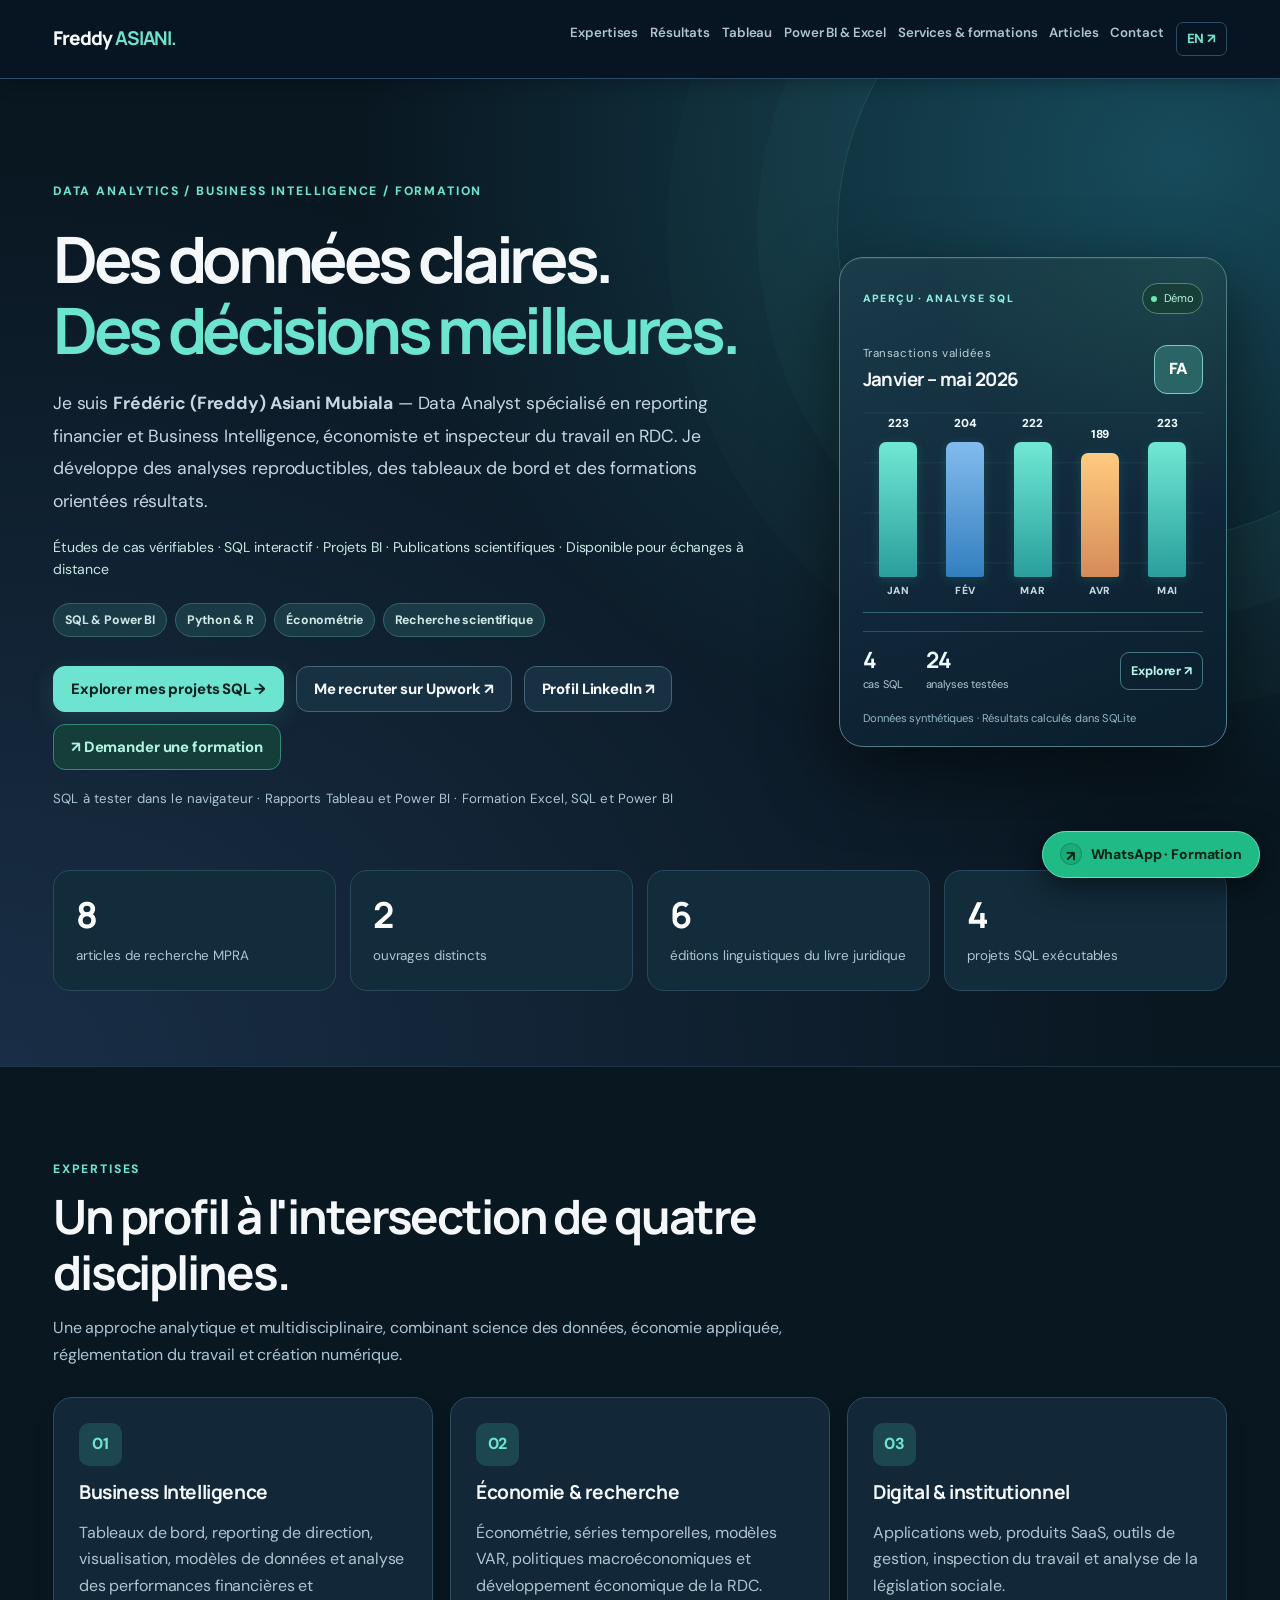
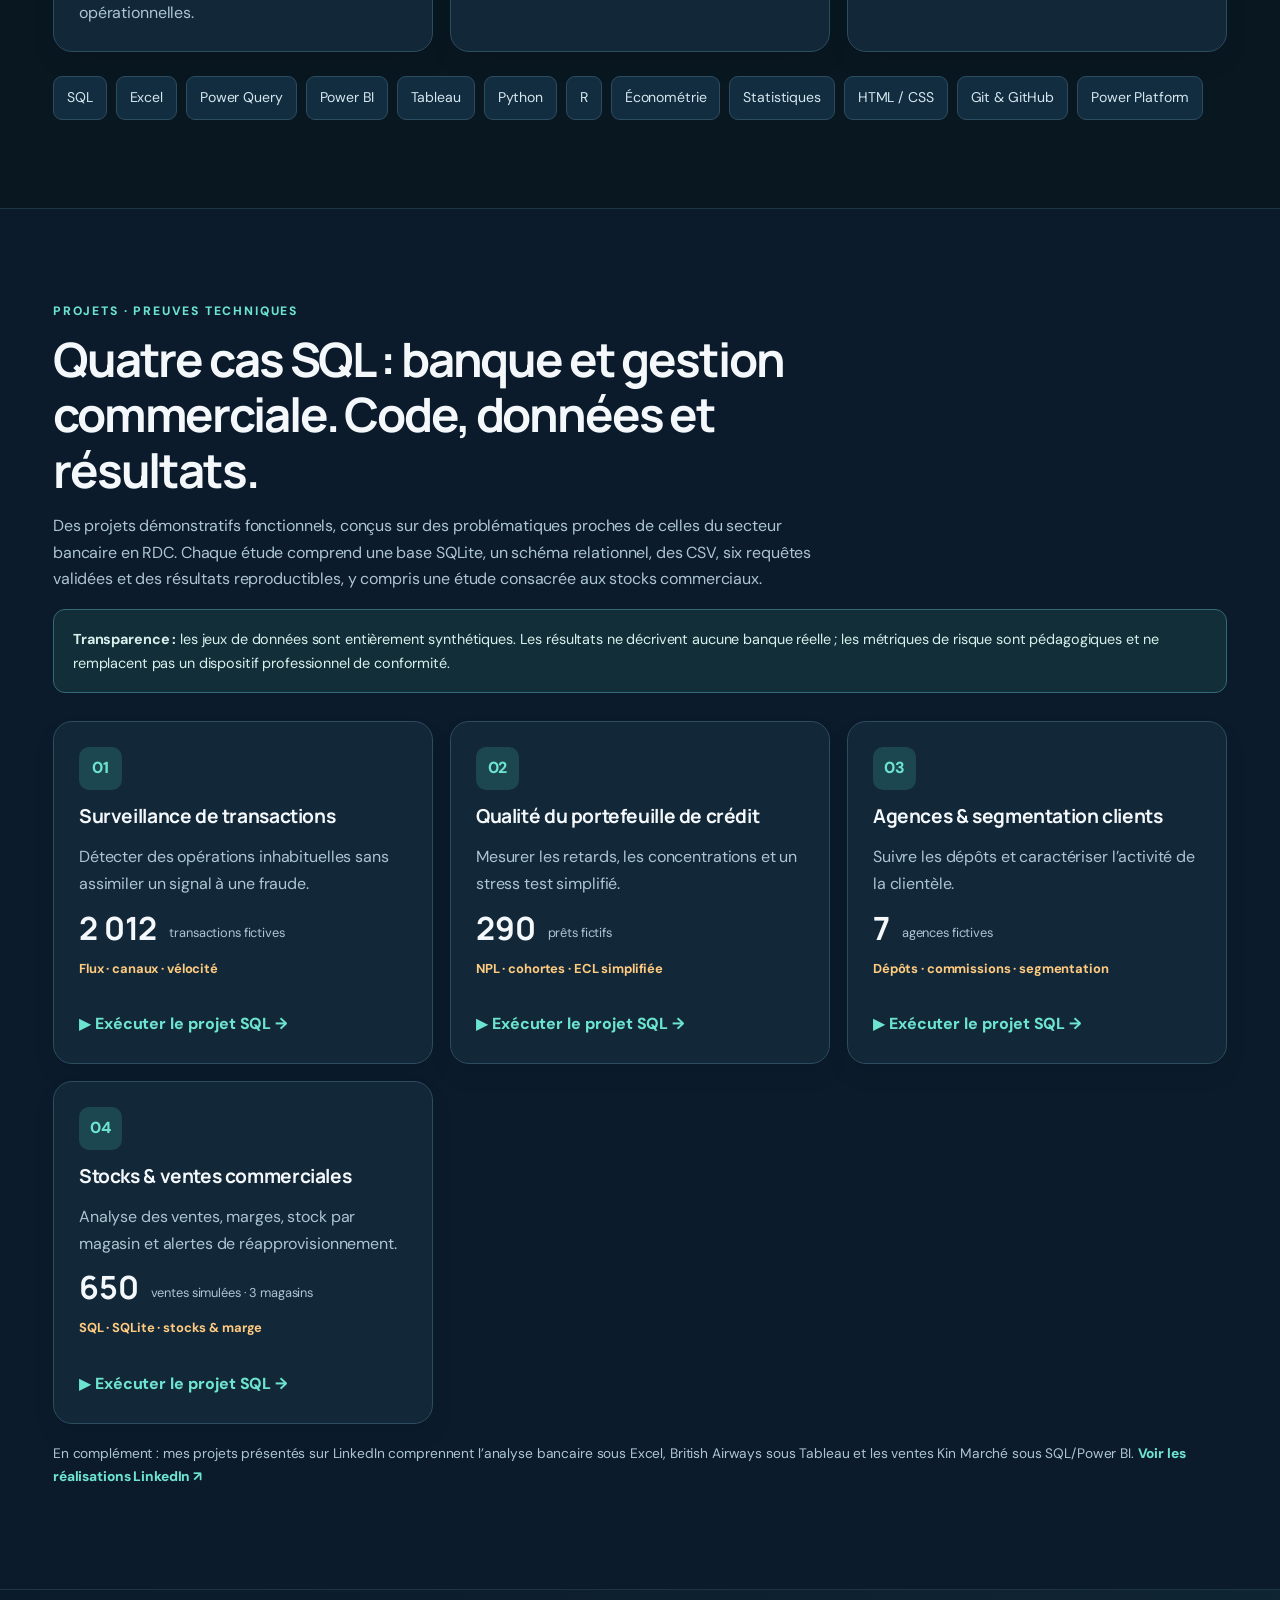
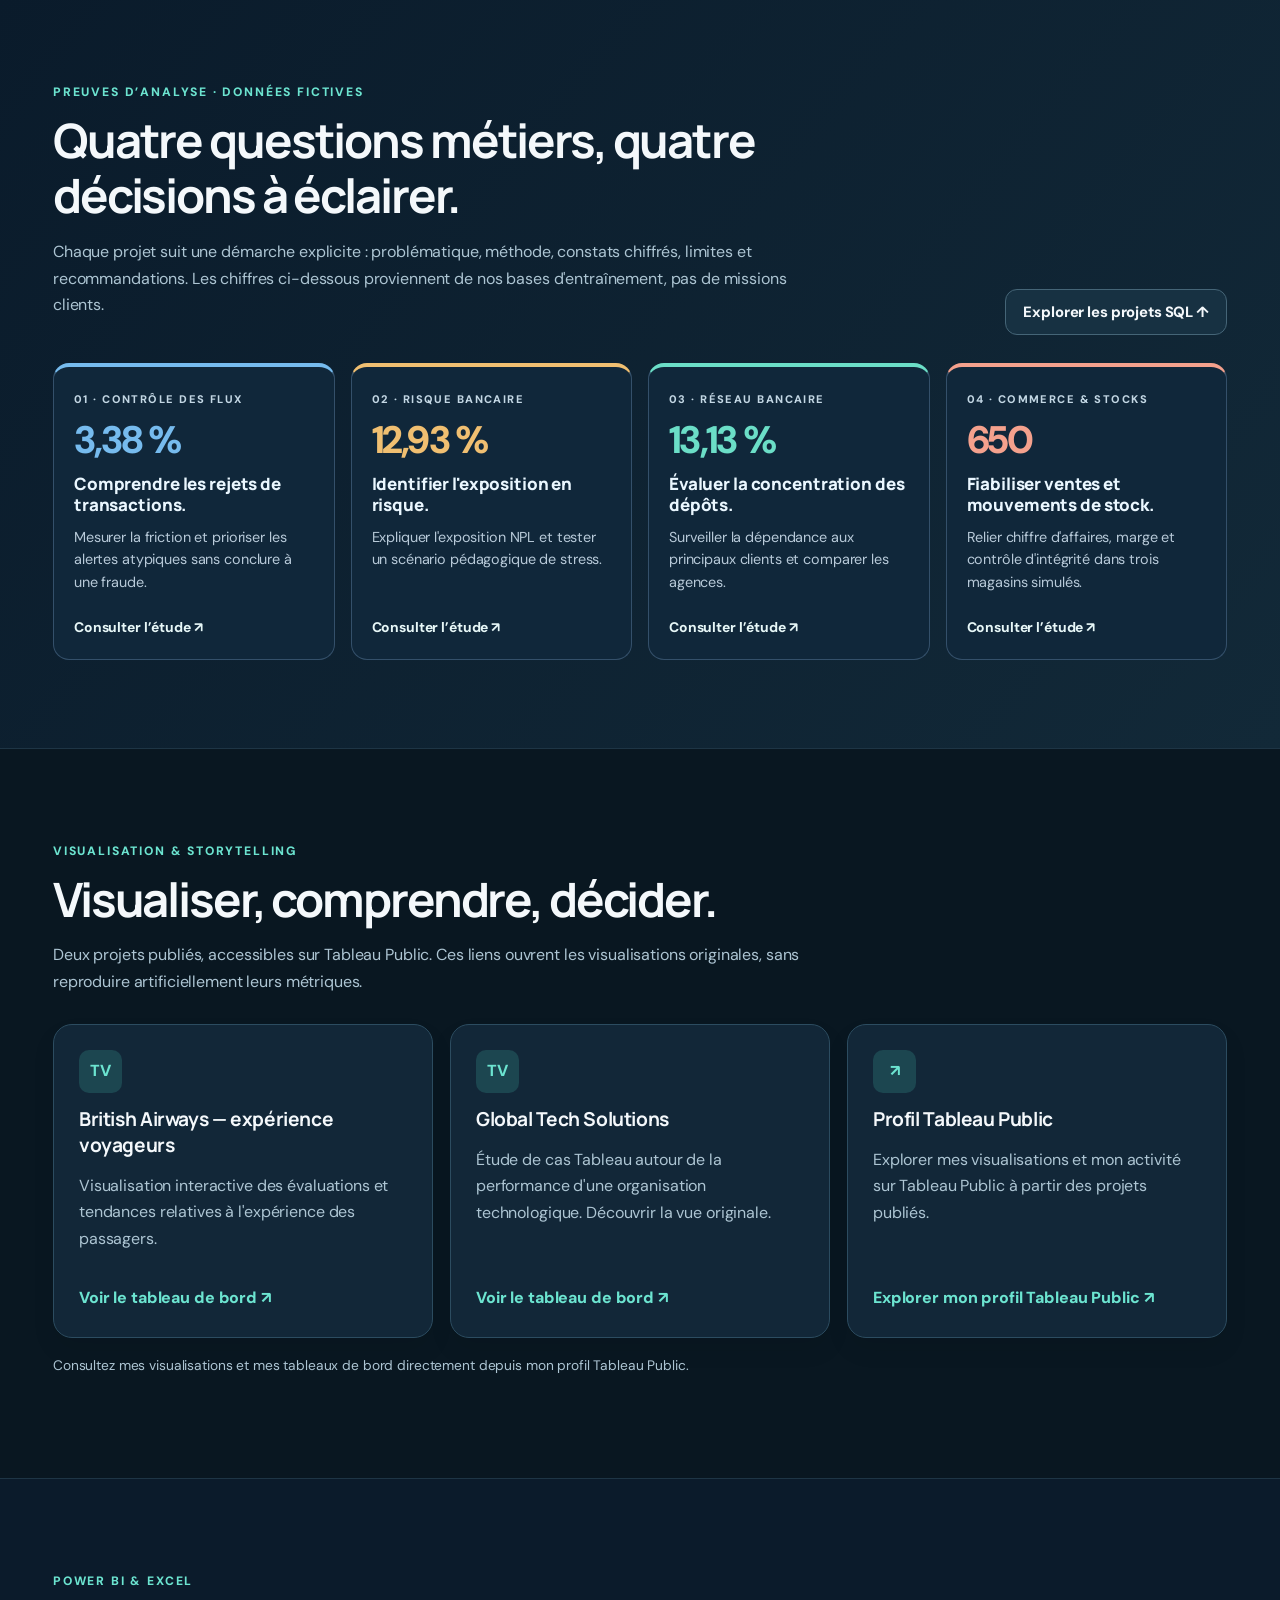
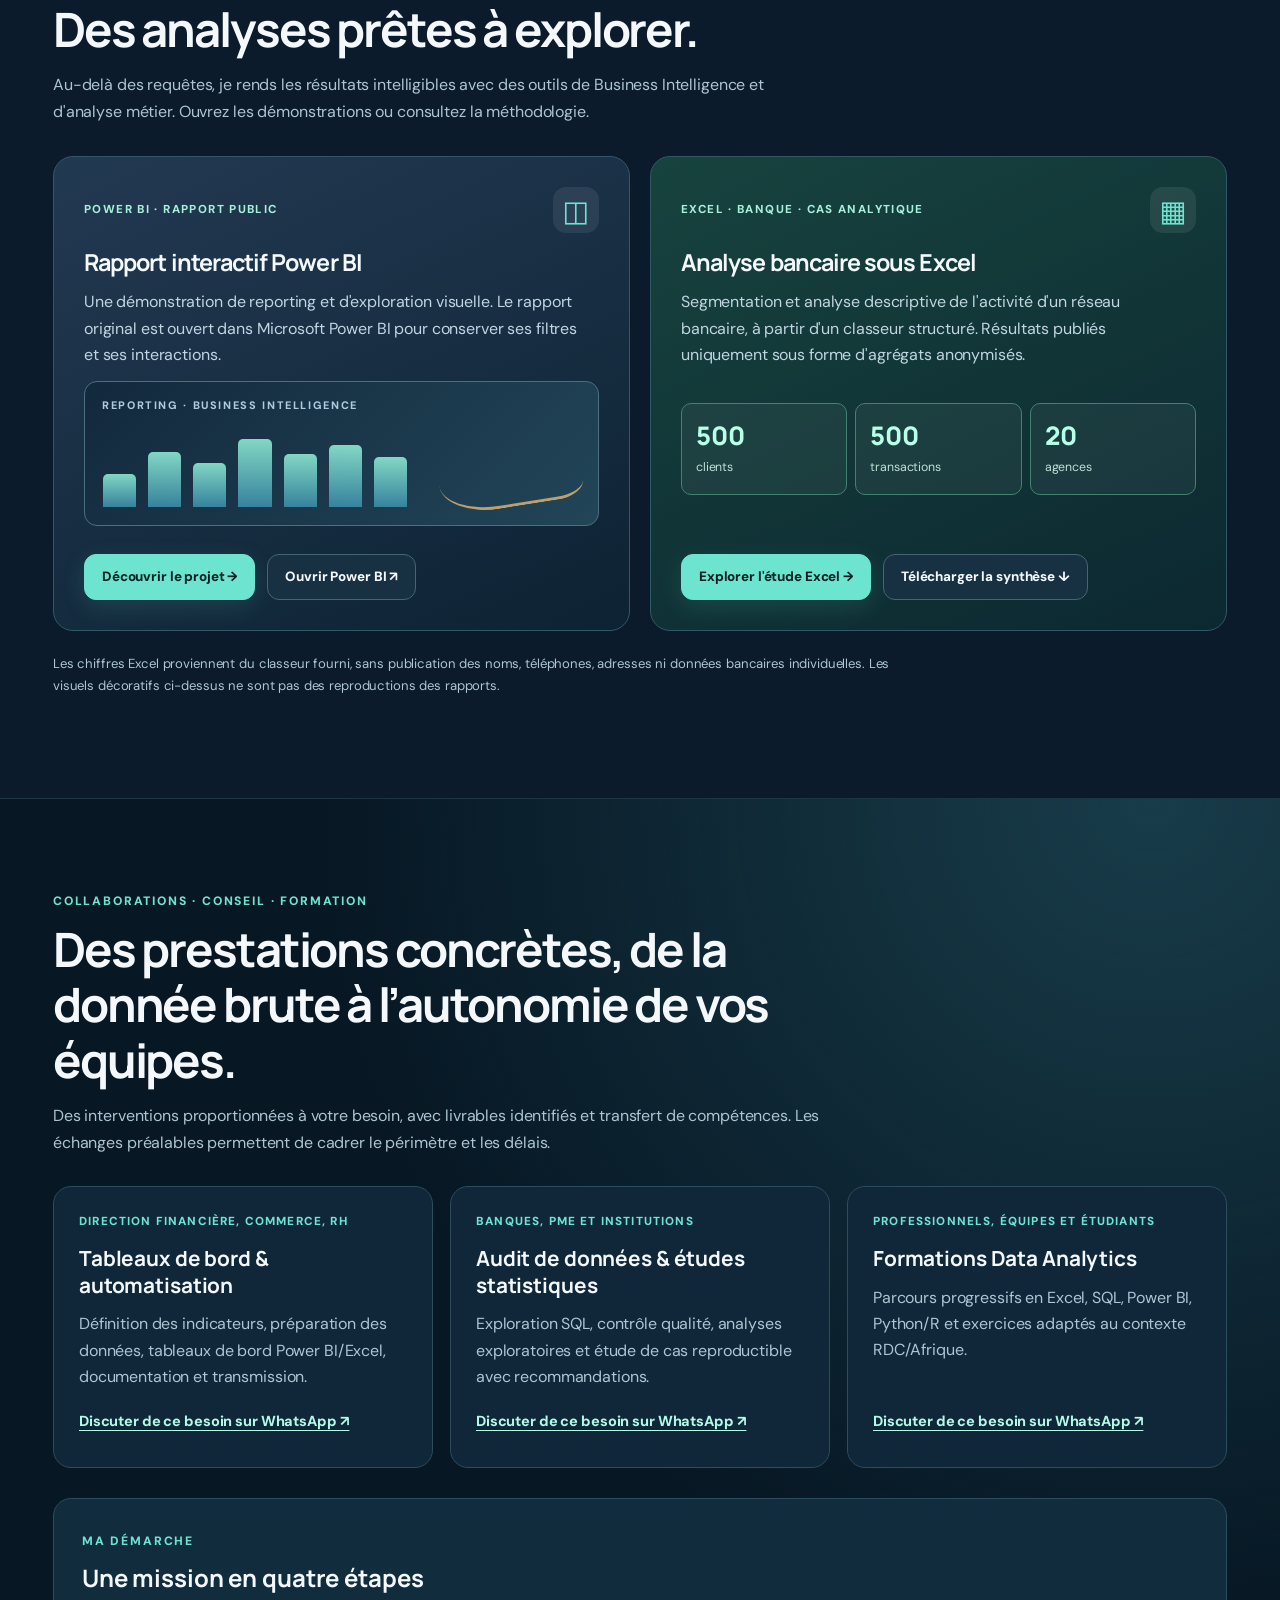
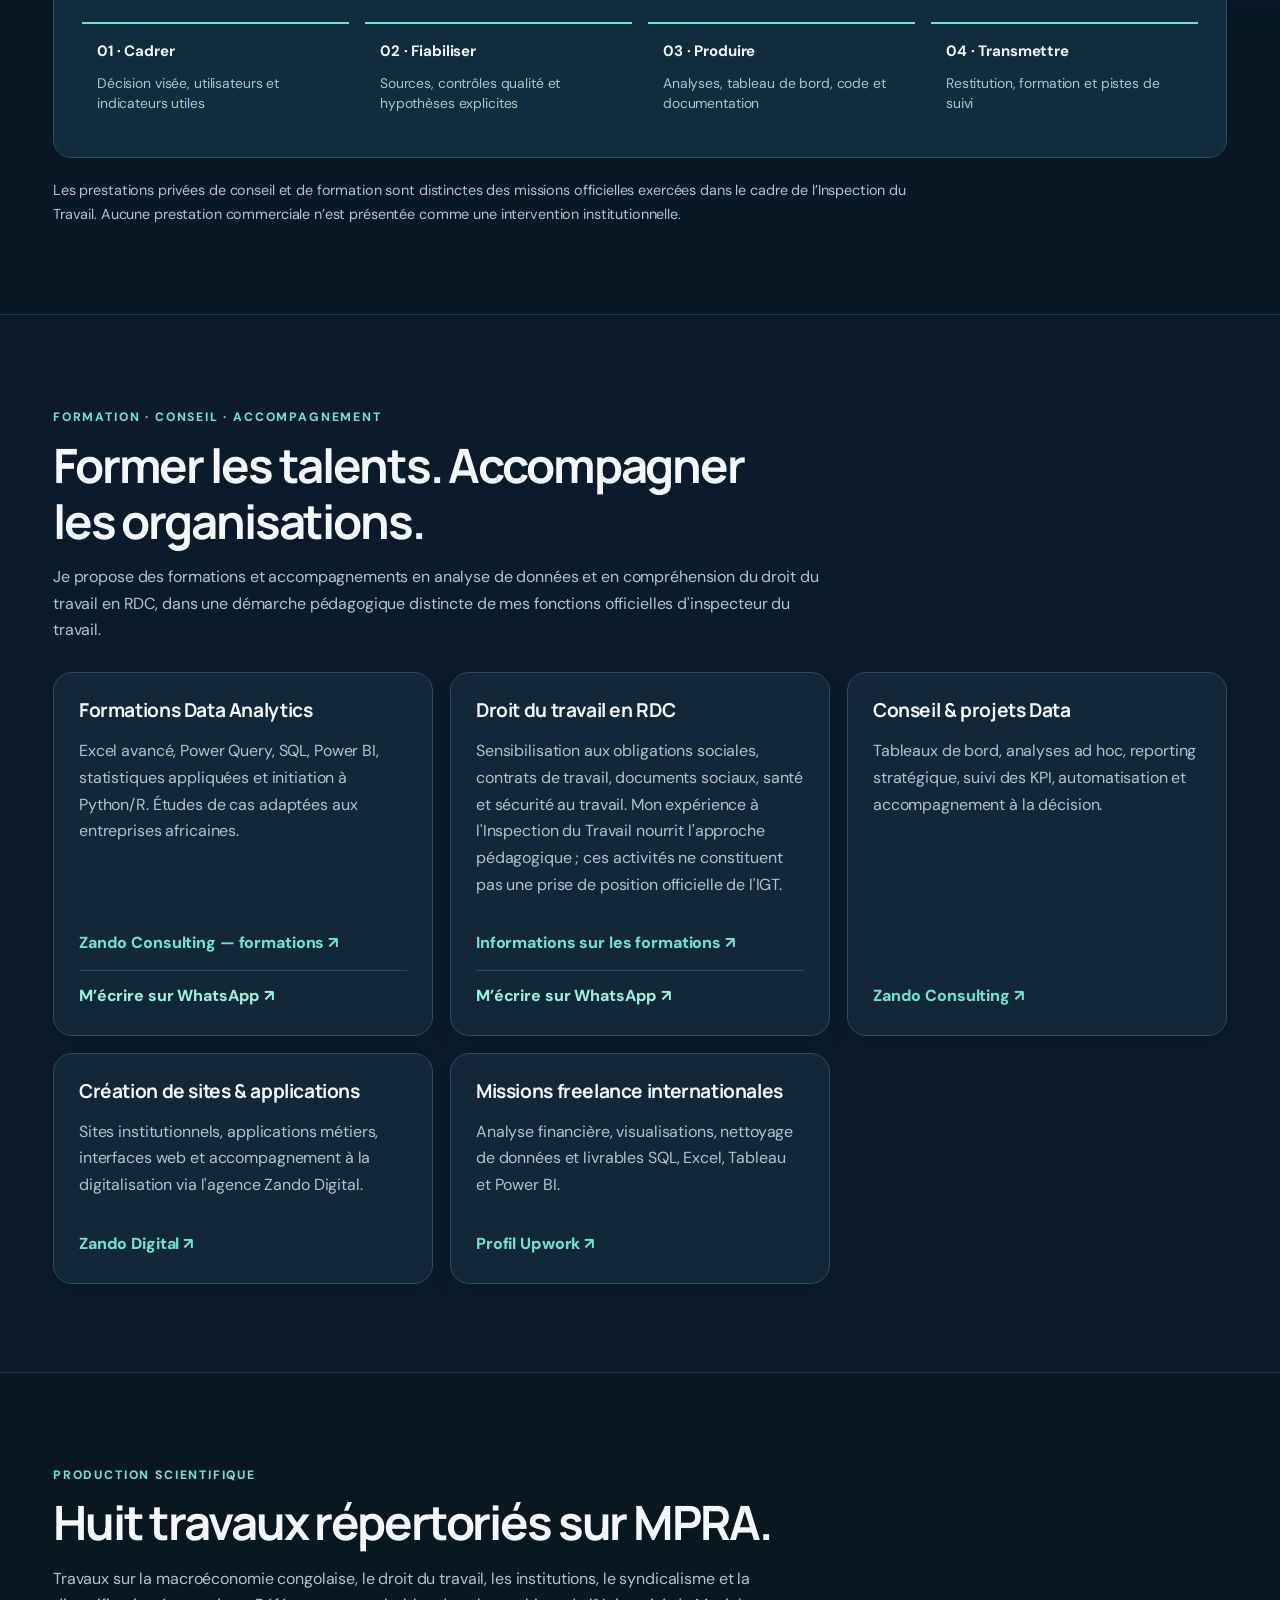
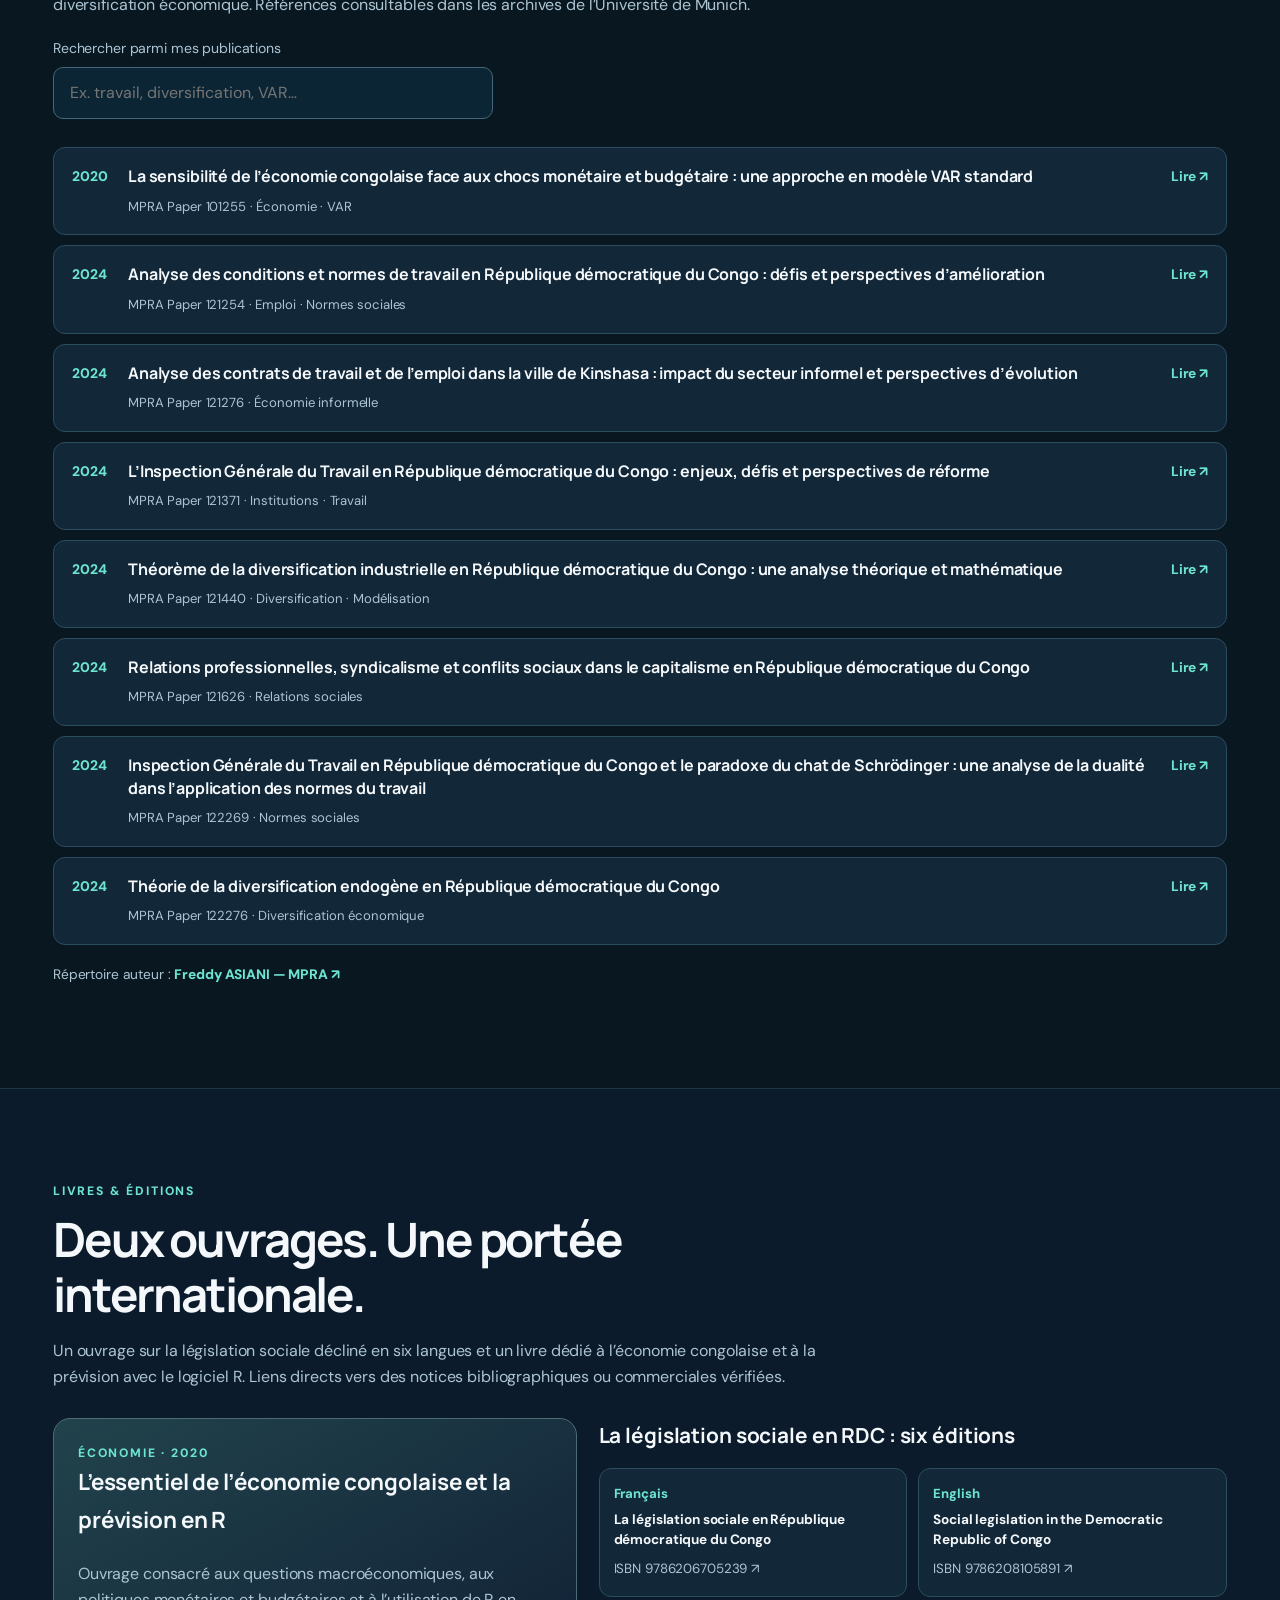
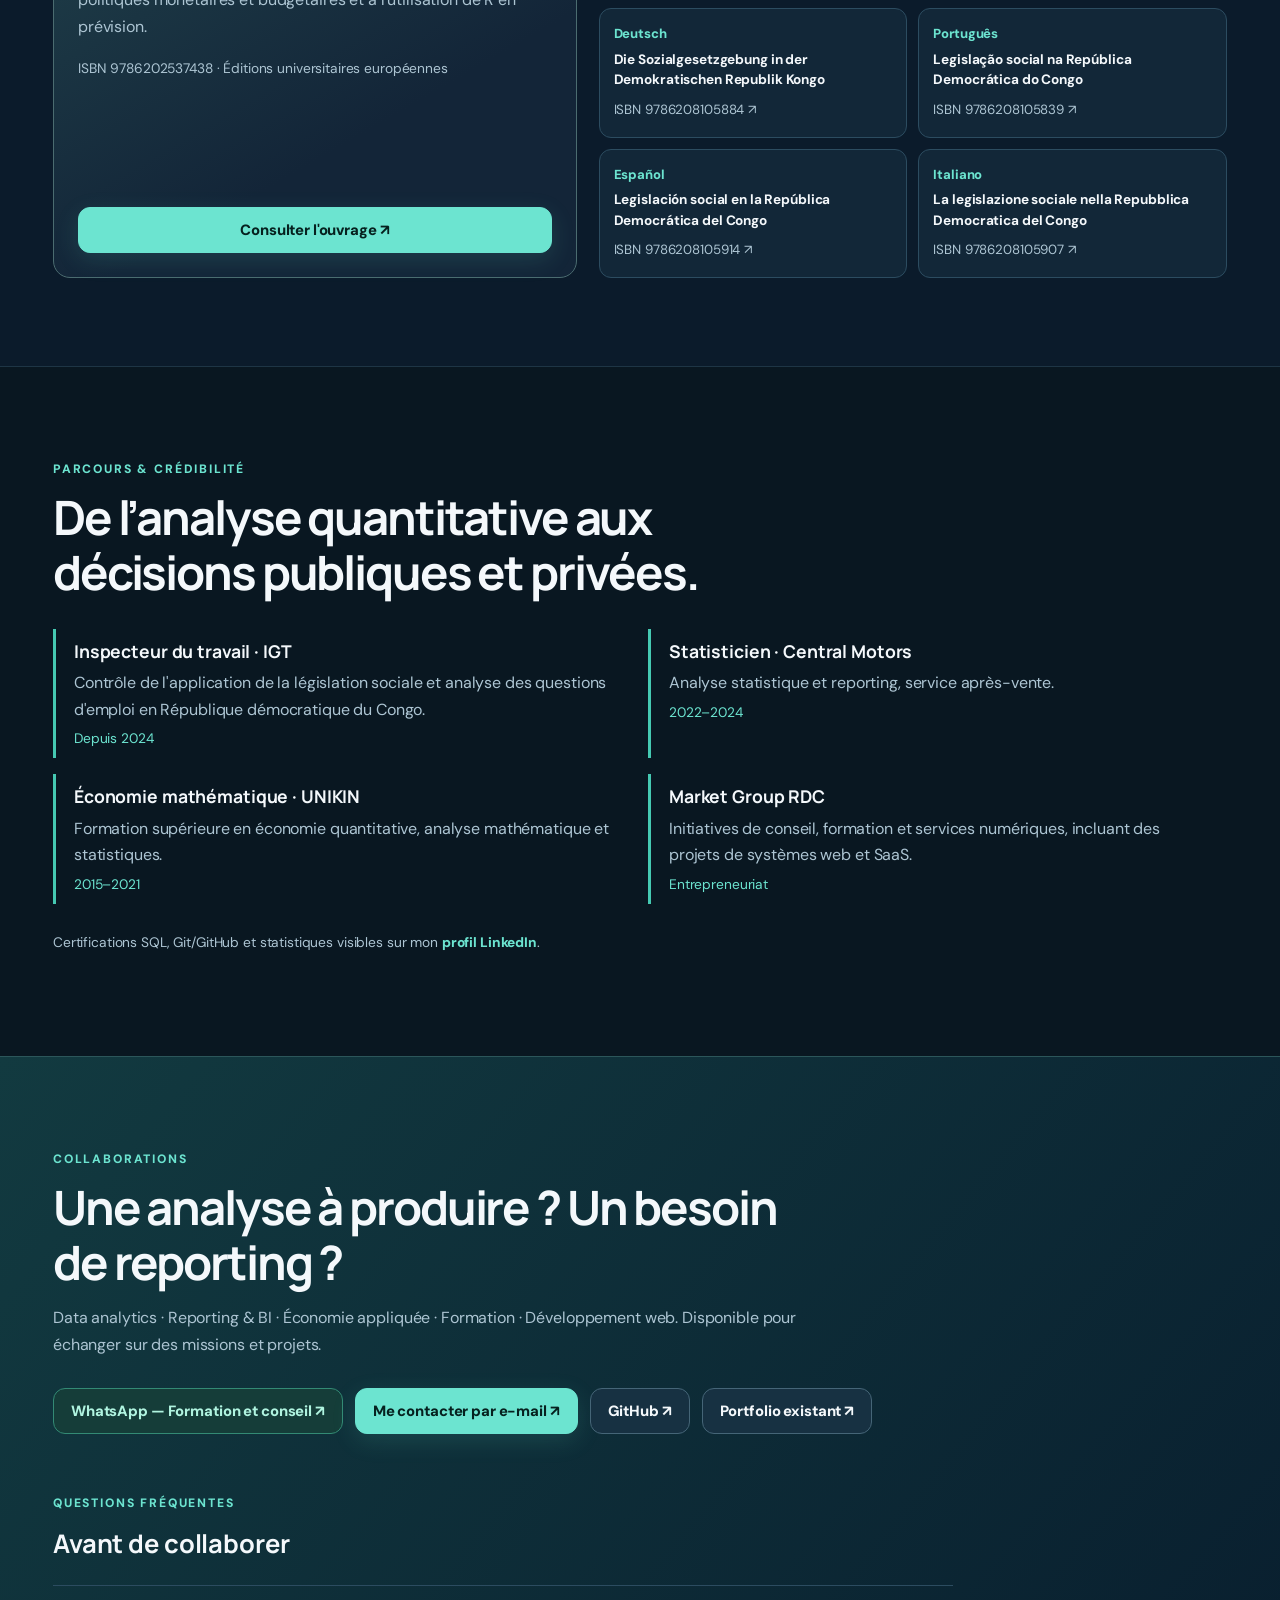
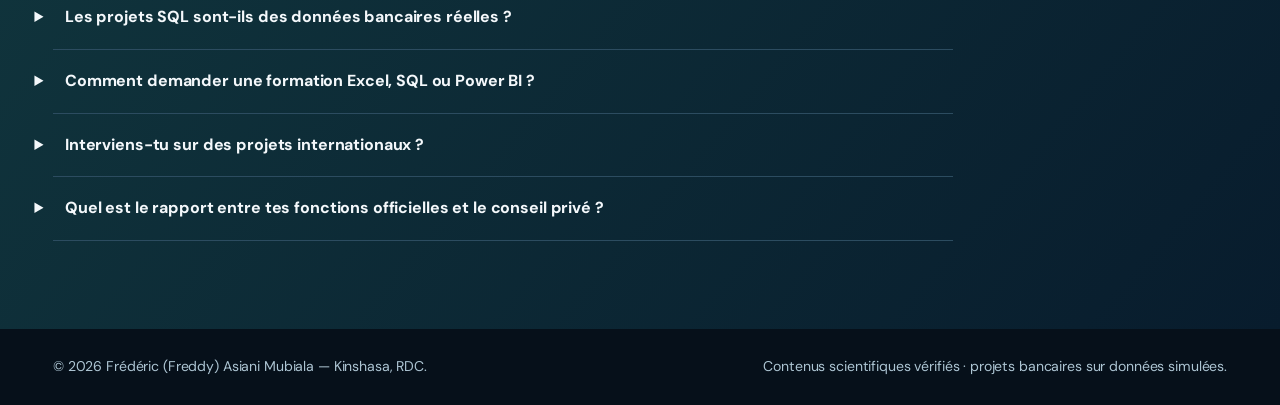
==== commit 3585beab: "deploy: b4022b02aa9d70bcf54be2b5964c1761e4c780ee" ====
--- a/index.html
+++ b/index.html
@@ -1,15 +1,28 @@
 <!DOCTYPE html>
 
-<html lang="fr"><head><meta charset="utf-8"/><meta content="width=device-width,initial-scale=1" name="viewport"/><title>Frédéric (Freddy) Asiani Mubiala | Data Analyst, Économiste &amp; Auteur</title><meta content="Portfolio de Frédéric (Freddy) Asiani Mubiala, analyste de données, économiste et chercheur à Kinshasa. 8 articles MPRA, livres en 6 langues et 3 projets SQL bancaires exécutables." name="description"/><meta content="#081522" name="theme-color"/><meta content="website" property="og:type"/><meta content="Frédéric Asiani Mubiala — Data &amp; Économie" property="og:title"/><meta content="Analyse de données, recherche, publications et projets SQL bancaires" property="og:description"/><meta content="https://avatars.githubusercontent.com/u/135480796?v=4" property="og:image"/><link href="https://frederic-asiani.github.io/" rel="canonical"/><link href="styles.css" rel="stylesheet"/><meta content="Frédéric Asiani — Data Analyst, BI &amp; Formations" property="og:title"/><meta content="Projets SQL interactifs, Power BI, Tableau, étude bancaire Excel, recherche économique et formations en RDC." property="og:description"/><meta content="website" property="og:type"/></head>
-<body>
-<header class="nav-top"><div class="shell nav-inner"><a class="brand" href="#accueil">Freddy <strong>ASIANI.</strong></a><button aria-controls="site-nav" aria-expanded="false" aria-label="Ouvrir le menu" class="menu-button" type="button"><span></span><span></span><span></span></button><nav aria-label="Navigation principale" class="nav-links" id="site-nav"><a href="#expertise">Expertises</a><a href="#projets">Projets SQL</a><a href="#tableau">Tableau</a><a href="#bi">Power BI &amp; Excel</a><a href="#formations">Formations</a><a href="#recherche">Articles</a><a href="#contact">Contact</a></nav></div></header>
+<html lang="fr"><head><meta charset="utf-8"/><meta content="width=device-width,initial-scale=1" name="viewport"/><title>Frédéric Asiani Mubiala | Data Analyst &amp; Consultant BI à Kinshasa</title><meta content="Frédéric (Freddy) Asiani Mubiala — Data Analyst et consultant BI à Kinshasa. Études de cas SQL interactives, projets Power BI, Tableau et Excel, formations et publications scientifiques." name="description"/><meta content="#081522" name="theme-color"/><meta content="https://avatars.githubusercontent.com/u/135480796?v=4" property="og:image"/><link href="https://frederic-asiani.github.io/" rel="canonical"/><link href="styles.css" rel="stylesheet"/><meta content="Frédéric Asiani — Data Analyst, BI &amp; Formations" property="og:title"/><meta content="Projets SQL interactifs, Power BI, Tableau, étude bancaire Excel, recherche économique et formations en RDC." property="og:description"/><meta content="website" property="og:type"/><script type="application/ld+json">{"@context": "https://schema.org", "@type": "Person", "name": "Frédéric Asiani Mubiala", "alternateName": "Freddy Asiani", "url": "https://frederic-asiani.github.io/", "jobTitle": ["Data Analyst", "Économiste", "Inspecteur du travail"], "description": "Analyse de données, Business Intelligence, recherche économique et formation en RDC.", "homeLocation": {"@type": "Place", "name": "Kinshasa, République démocratique du Congo"}, "knowsAbout": ["SQL", "Power BI", "Microsoft Excel", "Tableau", "Python", "R", "Économétrie", "Droit du travail en RDC"], "sameAs": ["https://github.com/Frederic-Asiani", "https://public.tableau.com/app/profile/frederic.asiani", "https://cd.linkedin.com/in/freddy-asiani/en", "https://www.upwork.com/freelancers/~019a6d23b828207a48"]}</script><link href="https://frederic-asiani.github.io/en/" hreflang="en" rel="alternate"/><link href="https://frederic-asiani.github.io/" hreflang="fr" rel="alternate"/><meta content="fr_FR" property="og:locale"/><meta content="summary_large_image" name="twitter:card"/><link href="https://frederic-asiani.github.io/" hreflang="x-default" rel="alternate"/></head>
+<body><a class="skip-link" href="#accueil">Aller au contenu</a>
+<header class="nav-top"><div class="shell nav-inner"><a class="brand" href="#accueil">Freddy <strong>ASIANI.</strong></a><button aria-controls="site-nav" aria-expanded="false" aria-label="Ouvrir le menu" class="menu-button" type="button"><span></span><span></span><span></span></button><nav aria-label="Navigation principale" class="nav-links" id="site-nav"><a href="#expertise">Expertises</a><a href="#resultats">Résultats</a><a href="#tableau">Tableau</a><a href="#bi">Power BI &amp; Excel</a><a href="#prestations">Services &amp; formations</a><a href="#recherche">Articles</a><a href="#contact">Contact</a><a class="language-link" href="en/index.html" lang="en">EN ↗</a></nav></div></header>
 <main>
-<section class="intro" id="accueil"><div class="shell"><div class="hero-layout"><div><div class="eyebrow">DATA ANALYTICS / BUSINESS INTELLIGENCE / FORMATION</div><h1>Des données claires. <span>Des décisions meilleures.</span></h1><p class="lede">Je suis <strong>Frédéric (Freddy) Asiani Mubiala</strong> — Data Analyst spécialisé en reporting financier et Business Intelligence, économiste et inspecteur du travail en RDC. Je développe des analyses reproductibles, des tableaux de bord et des formations orientées résultats.</p><div class="tags"><span class="tag">SQL &amp; Power BI</span><span class="tag">Python &amp; R</span><span class="tag">Économétrie</span><span class="tag">Recherche scientifique</span></div><div class="btn-row"><a class="button primary" href="#projets">Explorer mes projets SQL →</a><a class="button subtle" href="https://www.upwork.com/freelancers/~019a6d23b828207a48?companyReference=1780176207666122753&amp;mp_source=share" rel="noopener noreferrer" target="_blank">Me recruter sur Upwork ↗</a><a class="button subtle" href="https://cd.linkedin.com/in/freddy-asiani/en" rel="noopener noreferrer" target="_blank">Profil LinkedIn ↗</a><a class="button whatsapp" href="https://wa.me/243820249705?text=Bonjour%2C%20je%20souhaite%20avoir%20des%20informations%20sur%20vos%20formations%20en%20Data%20Analytics." rel="noopener noreferrer" target="_blank">↗ Demander une formation</a></div><p class="hero-note">SQL à tester dans le navigateur · Rapports Tableau et Power BI · Formation Excel, SQL et Power BI</p></div><div class="hero-img"><img alt="Photo professionnelle issue du profil GitHub de Freddy Asiani" height="360" src="https://avatars.githubusercontent.com/u/135480796?v=4" width="360"/><div class="img-caption">Données · Économie · Innovation</div></div></div>
+<section class="intro" id="accueil"><div class="shell"><div class="hero-layout"><div><div class="eyebrow">DATA ANALYTICS / BUSINESS INTELLIGENCE / FORMATION</div><h1>Des données claires. <span>Des décisions meilleures.</span></h1><p class="lede">Je suis <strong>Frédéric (Freddy) Asiani Mubiala</strong> — Data Analyst spécialisé en reporting financier et Business Intelligence, économiste et inspecteur du travail en RDC. Je développe des analyses reproductibles, des tableaux de bord et des formations orientées résultats.</p><p class="hero-proof">Études de cas vérifiables · SQL interactif · Projets BI · Publications scientifiques · Disponible pour échanges à distance</p><div class="tags"><span class="tag">SQL &amp; Power BI</span><span class="tag">Python &amp; R</span><span class="tag">Économétrie</span><span class="tag">Recherche scientifique</span></div><div class="btn-row"><a class="button primary" href="#projets">Explorer mes projets SQL →</a><a class="button subtle" href="https://www.upwork.com/freelancers/~019a6d23b828207a48?companyReference=1780176207666122753&amp;mp_source=share" rel="noopener noreferrer" target="_blank">Me recruter sur Upwork ↗</a><a class="button subtle" href="https://cd.linkedin.com/in/freddy-asiani/en" rel="noopener noreferrer" target="_blank">Profil LinkedIn ↗</a><a class="button whatsapp" href="https://wa.me/243820249705?text=Bonjour%2C%20je%20souhaite%20avoir%20des%20informations%20sur%20vos%20formations%20en%20Data%20Analytics." rel="noopener noreferrer" target="_blank">↗ Demander une formation</a></div><p class="hero-note">SQL à tester dans le navigateur · Rapports Tableau et Power BI · Formation Excel, SQL et Power BI</p></div><div aria-label="Aperçu des analyses bancaires fictives" class="hero-dashboard">
+<div class="hero-dash-head"><span class="dash-eyebrow">APERÇU · ANALYSE SQL</span><span class="dash-dot"><i></i> Démo</span></div>
+<div class="dash-title-row"><div><span class="dash-overline">Transactions validées</span><strong>Janvier – mai 2026</strong></div><div class="dash-avatar"><span>FA</span><img alt="Portrait de Frédéric Asiani" decoding="async" height="48" loading="lazy" src="https://avatars.githubusercontent.com/u/135480796?v=4" width="48"/></div></div>
+<div aria-label="Transactions fictives validées de janvier à mai : 223, 204, 222, 189 et 223" class="dash-chart" role="img"><div class="dash-bar"><span style="--h:96%"><b>223</b></span><small>JAN</small></div><div class="dash-bar"><span style="--h:88%"><b>204</b></span><small>FÉV</small></div><div class="dash-bar"><span style="--h:96%"><b>222</b></span><small>MAR</small></div><div class="dash-bar"><span style="--h:81%"><b>189</b></span><small>AVR</small></div><div class="dash-bar"><span style="--h:96%"><b>223</b></span><small>MAI</small></div></div>
+<div class="dash-separator"></div><div class="dash-bottom"><span><strong>4</strong><small>cas SQL</small></span><span><strong>24</strong><small>analyses testées</small></span><a aria-label="Explorer les indicateurs calculés" href="#resultats">Explorer ↗</a></div>
+<p class="dash-disclaimer">Données synthétiques · Résultats calculés dans SQLite</p></div></div>
 <div class="statline"><div class="stat"><strong>8</strong><span>articles de recherche MPRA</span></div><div class="stat"><strong>2</strong><span>ouvrages distincts</span></div><div class="stat"><strong>6</strong><span>éditions linguistiques du livre juridique</span></div><div class="stat"><strong>4</strong><span>projets SQL exécutables</span></div></div></div></section>
 <section class="section" id="expertise"><div class="shell"><span class="section-label">Expertises</span><h2>Un profil à l'intersection de quatre disciplines.</h2><p class="desc">Une approche analytique et multidisciplinaire, combinant science des données, économie appliquée, réglementation du travail et création numérique.</p><div class="grid3"><article class="card"><span class="num">01</span><h3>Business Intelligence</h3><p>Tableaux de bord, reporting de direction, visualisation, modèles de données et analyse des performances financières et opérationnelles.</p></article><article class="card"><span class="num">02</span><h3>Économie &amp; recherche</h3><p>Économétrie, séries temporelles, modèles VAR, politiques macroéconomiques et développement économique de la RDC.</p></article><article class="card"><span class="num">03</span><h3>Digital &amp; institutionnel</h3><p>Applications web, produits SaaS, outils de gestion, inspection du travail et analyse de la législation sociale.</p></article></div><div aria-label="Technologies et compétences" class="skillset"><span>SQL</span><span>Excel</span><span>Power Query</span><span>Power BI</span><span>Tableau</span><span>Python</span><span>R</span><span>Économétrie</span><span>Statistiques</span><span>HTML / CSS</span><span>Git &amp; GitHub</span><span>Power Platform</span></div></div></section>
 <section class="section soft" id="projets"><div class="shell"><span class="section-label">Projets · preuves techniques</span><h2>Quatre cas SQL : banque et gestion commerciale. Code, données et résultats.</h2><p class="desc">Des projets démonstratifs fonctionnels, conçus sur des problématiques proches de celles du secteur bancaire en RDC. Chaque étude comprend une base SQLite, un schéma relationnel, des CSV, six requêtes validées et des résultats reproductibles, y compris une étude consacrée aux stocks commerciaux.</p><div class="notice"><strong>Transparence :</strong> les jeux de données sont entièrement synthétiques. Les résultats ne décrivent aucune banque réelle ; les métriques de risque sont pédagogiques et ne remplacent pas un dispositif professionnel de conformité.</div><div class="grid3"><article class="card"><span class="num">01</span><h3>Surveillance de transactions</h3><p>Détecter des opérations inhabituelles sans assimiler un signal à une fraude.</p><div class="project-kpis"><b>2 012</b><span>transactions fictives</span></div><div class="metadata">Flux · canaux · vélocité</div><div class="foot"><a href="projets/01-surveillance-transactions/index.html">▶ Exécuter le projet SQL →</a></div></article>
 <article class="card"><span class="num">02</span><h3>Qualité du portefeuille de crédit</h3><p>Mesurer les retards, les concentrations et un stress test simplifié.</p><div class="project-kpis"><b>290</b><span>prêts fictifs</span></div><div class="metadata">NPL · cohortes · ECL simplifiée</div><div class="foot"><a href="projets/02-risque-credit/index.html">▶ Exécuter le projet SQL →</a></div></article>
-<article class="card"><span class="num">03</span><h3>Agences &amp; segmentation clients</h3><p>Suivre les dépôts et caractériser l’activité de la clientèle.</p><div class="project-kpis"><b>7</b><span>agences fictives</span></div><div class="metadata">Dépôts · commissions · segmentation</div><div class="foot"><a href="projets/03-agences-clientele/index.html">▶ Exécuter le projet SQL →</a></div></article><article class="card"><span class="num">04</span><h3>Stocks &amp; ventes commerciales</h3><p>Analyse des ventes, marges, stock par magasin et alertes de réapprovisionnement.</p><div class="project-kpis"><b>650</b><span>ventes simulées · 3 magasins</span></div><div class="metadata">SQL · SQLite · stocks &amp; marge</div><div class="foot"><a href="projets/04-stocks-commerce/index.html">▶ Exécuter le projet SQL →</a></div></article></div><p class="small" style="margin-top:18px">En complément : mes projets présentés sur LinkedIn comprennent l’analyse bancaire sous Excel, British Airways sous Tableau et les ventes Kin Marché sous SQL/Power BI. <a class="text-link" href="https://cd.linkedin.com/in/freddy-asiani/en" rel="noopener noreferrer" target="_blank">Voir les réalisations LinkedIn ↗</a></p></div></section>
+<article class="card"><span class="num">03</span><h3>Agences &amp; segmentation clients</h3><p>Suivre les dépôts et caractériser l’activité de la clientèle.</p><div class="project-kpis"><b>7</b><span>agences fictives</span></div><div class="metadata">Dépôts · commissions · segmentation</div><div class="foot"><a href="projets/03-agences-clientele/index.html">▶ Exécuter le projet SQL →</a></div></article><article class="card"><span class="num">04</span><h3>Stocks &amp; ventes commerciales</h3><p>Analyse des ventes, marges, stock par magasin et alertes de réapprovisionnement.</p><div class="project-kpis"><b>650</b><span>ventes simulées · 3 magasins</span></div><div class="metadata">SQL · SQLite · stocks &amp; marge</div><div class="foot"><a href="projets/04-stocks-commerce/index.html">▶ Exécuter le projet SQL →</a></div></article></div><p class="small" style="margin-top:18px">En complément : mes projets présentés sur LinkedIn comprennent l’analyse bancaire sous Excel, British Airways sous Tableau et les ventes Kin Marché sous SQL/Power BI. <a class="text-link" href="https://cd.linkedin.com/in/freddy-asiani/en" rel="noopener noreferrer" target="_blank">Voir les réalisations LinkedIn ↗</a></p></div></section><section class="section evidence-section" id="resultats"><div class="shell">
+<span class="section-label">Preuves d’analyse · données fictives</span>
+<div class="evidence-heading"><div><h2>Quatre questions métiers, quatre décisions à éclairer.</h2><p class="desc">Chaque projet suit une démarche explicite : problématique, méthode, constats chiffrés, limites et recommandations. Les chiffres ci-dessous proviennent de nos bases d'entraînement, pas de missions clients.</p></div><a class="button subtle" href="#projets">Explorer les projets SQL ↑</a></div>
+<div class="evidence-grid">
+<a class="evidence-card evidence-cyan" href="projets/01-surveillance-transactions/index.html#analyse-metier"><span class="evidence-label">01 · Contrôle des flux</span><strong>3,38 %</strong><h3>Comprendre les rejets de transactions.</h3><p>Mesurer la friction et prioriser les alertes atypiques sans conclure à une fraude.</p><span class="evidence-link">Consulter l’étude ↗</span></a>
+<a class="evidence-card evidence-gold" href="projets/02-risque-credit/index.html#analyse-metier"><span class="evidence-label">02 · Risque bancaire</span><strong>12,93 %</strong><h3>Identifier l'exposition en risque.</h3><p>Expliquer l'exposition NPL et tester un scénario pédagogique de stress.</p><span class="evidence-link">Consulter l’étude ↗</span></a>
+<a class="evidence-card evidence-mint" href="projets/03-agences-clientele/index.html#analyse-metier"><span class="evidence-label">03 · Réseau bancaire</span><strong>13,13 %</strong><h3>Évaluer la concentration des dépôts.</h3><p>Surveiller la dépendance aux principaux clients et comparer les agences.</p><span class="evidence-link">Consulter l’étude ↗</span></a>
+<a class="evidence-card evidence-coral" href="projets/04-stocks-commerce/index.html#analyse-metier"><span class="evidence-label">04 · Commerce &amp; stocks</span><strong>650</strong><h3>Fiabiliser ventes et mouvements de stock.</h3><p>Relier chiffre d'affaires, marge et contrôle d'intégrité dans trois magasins simulés.</p><span class="evidence-link">Consulter l’étude ↗</span></a>
+</div></div></section>
 <section class="section" id="tableau"><div class="shell"><span class="section-label">Visualisation &amp; storytelling</span><h2>Visualiser, comprendre, décider.</h2><p class="desc">Deux projets publiés, accessibles sur Tableau Public. Ces liens ouvrent les visualisations originales, sans reproduire artificiellement leurs métriques.</p><div class="grid3"><article class="card"><span class="num">TV</span><h3>British Airways — expérience voyageurs</h3><p>Visualisation interactive des évaluations et tendances relatives à l'expérience des passagers.</p><div class="foot"><a href="https://public.tableau.com/views/ProjetbritishAirWays/Tableaudebord1?:language=fr-FR&amp;:display_count=n&amp;:origin=viz_share_link" rel="noopener noreferrer" target="_blank">Voir le tableau de bord ↗</a></div></article><article class="card"><span class="num">TV</span><h3>Global Tech Solutions</h3><p>Étude de cas Tableau autour de la performance d'une organisation technologique. Découvrir la vue originale.</p><div class="foot"><a href="https://public.tableau.com/views/GlobalTechSolutions_17383775965590/Tableaudebord1?:language=fr-FR&amp;:display_count=n&amp;:origin=viz_share_link" rel="noopener noreferrer" target="_blank">Voir le tableau de bord ↗</a></div></article><article class="card"><span class="num">↗</span><h3>Profil Tableau Public</h3><p>Explorer mes visualisations et mon activité sur Tableau Public à partir des projets publiés.</p><div class="foot"><a href="https://public.tableau.com/app/profile/frederic.asiani" rel="noopener noreferrer" target="_blank">Explorer mon profil Tableau Public ↗</a></div></article></div><p class="small" style="margin-top:16px">Consultez mes visualisations et mes tableaux de bord directement depuis mon profil Tableau Public.</p></div></section>
 <section class="section bi-showcase soft" id="bi">
 <div class="shell">
@@ -35,8 +48,9 @@
 <p class="bi-data-note">Les chiffres Excel proviennent du classeur fourni, sans publication des noms, téléphones, adresses ni données bancaires individuelles. Les visuels décoratifs ci-dessus ne sont pas des reproductions des rapports.</p>
 </div>
 </section>
-
-<section class="section soft" id="formations"><div class="shell"><span class="section-label">Formation · Conseil · Accompagnement</span><h2>Former les talents. Accompagner les organisations.</h2><p class="desc">Je propose des formations et accompagnements en analyse de données et en compréhension du droit du travail en RDC, dans une démarche pédagogique distincte de mes fonctions officielles d'inspecteur du travail.</p><div class="grid3"><article class="card"><h3>Formations Data Analytics</h3><p>Excel avancé, Power Query, SQL, Power BI, statistiques appliquées et initiation à Python/R. Études de cas adaptées aux entreprises africaines.</p><div class="foot"><a href="https://consulting.marketgroup.pro" rel="noopener noreferrer" target="_blank">Zando Consulting — formations ↗</a><a class="training-whatsapp" href="https://wa.me/243820249705?text=Bonjour%2C%20je%20souhaite%20avoir%20des%20informations%20sur%20vos%20formations%20en%20Data%20Analytics." rel="noopener noreferrer" target="_blank">M’écrire sur WhatsApp ↗</a></div></article><article class="card"><h3>Droit du travail en RDC</h3><p>Sensibilisation aux obligations sociales, contrats de travail, documents sociaux, santé et sécurité au travail. Mon expérience à l'Inspection du Travail nourrit l'approche pédagogique ; ces activités ne constituent pas une prise de position officielle de l'IGT.</p><div class="foot"><a href="https://consulting.marketgroup.pro" rel="noopener noreferrer" target="_blank">Informations sur les formations ↗</a><a class="training-whatsapp" href="https://wa.me/243820249705?text=Bonjour%2C%20je%20souhaite%20avoir%20des%20informations%20sur%20vos%20formations%20en%20Data%20Analytics." rel="noopener noreferrer" target="_blank">M’écrire sur WhatsApp ↗</a></div></article><article class="card"><h3>Conseil &amp; projets Data</h3><p>Tableaux de bord, analyses ad hoc, reporting stratégique, suivi des KPI, automatisation et accompagnement à la décision.</p><div class="foot"><a href="https://consulting.marketgroup.pro" rel="noopener noreferrer" target="_blank">Zando Consulting ↗</a></div></article><article class="card"><h3>Création de sites &amp; applications</h3><p>Sites institutionnels, applications métiers, interfaces web et accompagnement à la digitalisation via l'agence Zando Digital.</p><div class="foot"><a href="https://digital.marketgroup.pro" rel="noopener noreferrer" target="_blank">Zando Digital ↗</a></div></article><article class="card"><h3>Missions freelance internationales</h3><p>Analyse financière, visualisations, nettoyage de données et livrables SQL, Excel, Tableau et Power BI.</p><div class="foot"><a href="https://www.upwork.com/freelancers/~019a6d23b828207a48?companyReference=1780176207666122753&amp;mp_source=share" rel="noopener noreferrer" target="_blank">Profil Upwork ↗</a></div></article></div></div></section>
+<section class="section consulting-section" id="prestations"><div class="shell"><span class="section-label">Collaborations · conseil · formation</span><h2>Des prestations concrètes, de la donnée brute à l’autonomie de vos équipes.</h2><p class="desc">Des interventions proportionnées à votre besoin, avec livrables identifiés et transfert de compétences. Les échanges préalables permettent de cadrer le périmètre et les délais.</p><div class="offer-grid"><article class="offer-card"><span class="offer-audience">Direction financière, commerce, RH</span><h3>Tableaux de bord &amp; automatisation</h3><p>Définition des indicateurs, préparation des données, tableaux de bord Power BI/Excel, documentation et transmission.</p><a href="https://wa.me/243820249705?text=Bonjour%2C%20je%20souhaite%20discuter%20d%E2%80%99un%20projet%20Power%20BI%2C%20Excel%20ou%20automatisation%20de%20reporting." rel="noopener noreferrer" target="_blank">Discuter de ce besoin sur WhatsApp ↗</a></article><article class="offer-card"><span class="offer-audience">Banques, PME et institutions</span><h3>Audit de données &amp; études statistiques</h3><p>Exploration SQL, contrôle qualité, analyses exploratoires et étude de cas reproductible avec recommandations.</p><a href="https://wa.me/243820249705?text=Bonjour%2C%20je%20souhaite%20demander%20une%20%C3%A9tude%20de%20donn%C3%A9es%20ou%20une%20analyse%20statistique." rel="noopener noreferrer" target="_blank">Discuter de ce besoin sur WhatsApp ↗</a></article><article class="offer-card"><span class="offer-audience">Professionnels, équipes et étudiants</span><h3>Formations Data Analytics</h3><p>Parcours progressifs en Excel, SQL, Power BI, Python/R et exercices adaptés au contexte RDC/Afrique.</p><a href="https://wa.me/243820249705?text=Bonjour%2C%20je%20souhaite%20recevoir%20les%20modalit%C3%A9s%20et%20le%20programme%20de%20vos%20formations%20Data%20Analytics." rel="noopener noreferrer" target="_blank">Discuter de ce besoin sur WhatsApp ↗</a></article></div>
+<div class="delivery-block"><div><span class="section-label">Ma démarche</span><h3>Une mission en quatre étapes</h3></div><ol class="delivery-steps"><li><b>01 · Cadrer</b><span>Décision visée, utilisateurs et indicateurs utiles</span></li><li><b>02 · Fiabiliser</b><span>Sources, contrôles qualité et hypothèses explicites</span></li><li><b>03 · Produire</b><span>Analyses, tableau de bord, code et documentation</span></li><li><b>04 · Transmettre</b><span>Restitution, formation et pistes de suivi</span></li></ol></div>
+<p class="consulting-caveat">Les prestations privées de conseil et de formation sont distinctes des missions officielles exercées dans le cadre de l’Inspection du Travail. Aucune prestation commerciale n’est présentée comme une intervention institutionnelle.</p></div></section><section class="section soft" id="formations"><div class="shell"><span class="section-label">Formation · Conseil · Accompagnement</span><h2>Former les talents. Accompagner les organisations.</h2><p class="desc">Je propose des formations et accompagnements en analyse de données et en compréhension du droit du travail en RDC, dans une démarche pédagogique distincte de mes fonctions officielles d'inspecteur du travail.</p><div class="grid3"><article class="card"><h3>Formations Data Analytics</h3><p>Excel avancé, Power Query, SQL, Power BI, statistiques appliquées et initiation à Python/R. Études de cas adaptées aux entreprises africaines.</p><div class="foot"><a href="https://consulting.marketgroup.pro" rel="noopener noreferrer" target="_blank">Zando Consulting — formations ↗</a><a class="training-whatsapp" href="https://wa.me/243820249705?text=Bonjour%2C%20je%20souhaite%20avoir%20des%20informations%20sur%20vos%20formations%20en%20Data%20Analytics." rel="noopener noreferrer" target="_blank">M’écrire sur WhatsApp ↗</a></div></article><article class="card"><h3>Droit du travail en RDC</h3><p>Sensibilisation aux obligations sociales, contrats de travail, documents sociaux, santé et sécurité au travail. Mon expérience à l'Inspection du Travail nourrit l'approche pédagogique ; ces activités ne constituent pas une prise de position officielle de l'IGT.</p><div class="foot"><a href="https://consulting.marketgroup.pro" rel="noopener noreferrer" target="_blank">Informations sur les formations ↗</a><a class="training-whatsapp" href="https://wa.me/243820249705?text=Bonjour%2C%20je%20souhaite%20avoir%20des%20informations%20sur%20vos%20formations%20en%20Data%20Analytics." rel="noopener noreferrer" target="_blank">M’écrire sur WhatsApp ↗</a></div></article><article class="card"><h3>Conseil &amp; projets Data</h3><p>Tableaux de bord, analyses ad hoc, reporting stratégique, suivi des KPI, automatisation et accompagnement à la décision.</p><div class="foot"><a href="https://consulting.marketgroup.pro" rel="noopener noreferrer" target="_blank">Zando Consulting ↗</a></div></article><article class="card"><h3>Création de sites &amp; applications</h3><p>Sites institutionnels, applications métiers, interfaces web et accompagnement à la digitalisation via l'agence Zando Digital.</p><div class="foot"><a href="https://digital.marketgroup.pro" rel="noopener noreferrer" target="_blank">Zando Digital ↗</a></div></article><article class="card"><h3>Missions freelance internationales</h3><p>Analyse financière, visualisations, nettoyage de données et livrables SQL, Excel, Tableau et Power BI.</p><div class="foot"><a href="https://www.upwork.com/freelancers/~019a6d23b828207a48?companyReference=1780176207666122753&amp;mp_source=share" rel="noopener noreferrer" target="_blank">Profil Upwork ↗</a></div></article></div></div></section>
 <section class="section" id="recherche"><div class="shell"><span class="section-label">Production scientifique</span><h2>Huit travaux répertoriés sur MPRA.</h2><p class="desc">Travaux sur la macroéconomie congolaise, le droit du travail, les institutions, le syndicalisme et la diversification économique. Références consultables dans les archives de l’Université de Munich.</p><label class="filter-label" for="search-pubs">Rechercher parmi mes publications</label><input autocomplete="off" class="search-box" id="search-pubs" placeholder="Ex. travail, diversification, VAR…" type="search"/><div class="pub-list" id="pub-list"><article class="pub"><span class="pub-year">2020</span><div class="pub-body"><h3>La sensibilité de l’économie congolaise face aux chocs monétaire et budgétaire : une approche en modèle VAR standard</h3><div class="ref">MPRA Paper 101255 · Économie · VAR</div></div><a aria-label="Consulter la publication MPRA 101255" href="https://mpra.ub.uni-muenchen.de/101255/" rel="noopener noreferrer" target="_blank">Lire ↗</a></article>
 <article class="pub"><span class="pub-year">2024</span><div class="pub-body"><h3>Analyse des conditions et normes de travail en République démocratique du Congo : défis et perspectives d’amélioration</h3><div class="ref">MPRA Paper 121254 · Emploi · Normes sociales</div></div><a aria-label="Consulter la publication MPRA 121254" href="https://mpra.ub.uni-muenchen.de/121254/" rel="noopener noreferrer" target="_blank">Lire ↗</a></article>
 <article class="pub"><span class="pub-year">2024</span><div class="pub-body"><h3>Analyse des contrats de travail et de l’emploi dans la ville de Kinshasa : impact du secteur informel et perspectives d’évolution</h3><div class="ref">MPRA Paper 121276 · Économie informelle</div></div><a aria-label="Consulter la publication MPRA 121276" href="https://mpra.ub.uni-muenchen.de/121276/" rel="noopener noreferrer" target="_blank">Lire ↗</a></article>
@@ -52,5 +66,10 @@
 <a class="edition" href="https://www.morawa.at/detail/ISBN-9786208105914/Asiani-Mubiala-Freddy/Legislaci%C3%B3n-social-en-la-Rep%C3%BAblica-Democr%C3%A1tica-del-Congo" rel="noopener noreferrer" target="_blank"><span>Español</span><b>Legislación social en la República Democrática del Congo</b><small>ISBN 9786208105914 ↗</small></a>
 <a class="edition" href="https://www.morawa.at/detail/ISBN-9786208105907/Asiani-Mubiala-Freddy/La-legislazione-sociale-nella-Repubblica-Democratica-del-Congo" rel="noopener noreferrer" target="_blank"><span>Italiano</span><b>La legislazione sociale nella Repubblica Democratica del Congo</b><small>ISBN 9786208105907 ↗</small></a></div></div></div></div></section>
 <section class="section" id="parcours"><div class="shell"><span class="section-label">Parcours &amp; crédibilité</span><h2>De l’analyse quantitative aux décisions publiques et privées.</h2><div class="timeline"><div class="item"><h3>Inspecteur du travail · IGT</h3><p>Contrôle de l'application de la législation sociale et analyse des questions d'emploi en République démocratique du Congo.</p><div class="small">Depuis 2024</div></div><div class="item"><h3>Statisticien · Central Motors</h3><p>Analyse statistique et reporting, service après-vente.</p><div class="small">2022–2024</div></div><div class="item"><h3>Économie mathématique · UNIKIN</h3><p>Formation supérieure en économie quantitative, analyse mathématique et statistiques.</p><div class="small">2015–2021</div></div><div class="item"><h3>Market Group RDC</h3><p>Initiatives de conseil, formation et services numériques, incluant des projets de systèmes web et SaaS.</p><div class="small">Entrepreneuriat</div></div></div><p class="small" style="margin-top:27px">Certifications SQL, Git/GitHub et statistiques visibles sur mon <a class="text-link" href="https://cd.linkedin.com/in/freddy-asiani/en" rel="noopener noreferrer" target="_blank">profil LinkedIn</a>.</p></div></section>
-<section class="section contact" id="contact"><div class="shell"><span class="section-label">Collaborations</span><h2>Une analyse à produire ? Un besoin de reporting ?</h2><p class="desc">Data analytics · Reporting &amp; BI · Économie appliquée · Formation · Développement web. Disponible pour échanger sur des missions et projets.</p><div class="btn-row"><a class="button whatsapp" href="https://wa.me/243820249705?text=Bonjour%2C%20je%20souhaite%20avoir%20des%20informations%20sur%20vos%20formations%20en%20Data%20Analytics." rel="noopener noreferrer" target="_blank">WhatsApp — Formation et conseil ↗</a><a class="button primary" href="mailto:freddyasiani1@gmail.com?subject=Proposition%20de%20collaboration%20-%20Data%20Analytics">Me contacter par e-mail ↗</a><a class="button subtle" href="https://github.com/Frederic-Asiani" rel="noopener noreferrer" target="_blank">GitHub ↗</a><a class="button subtle" href="https://asiani.carrd.co" rel="noopener noreferrer" target="_blank">Portfolio existant ↗</a></div></div></section>
-</main><footer class="footer"><div class="shell"><span>© <span id="year">2026</span> Frédéric (Freddy) Asiani Mubiala — Kinshasa, RDC.</span><span>Contenus scientifiques vérifiés · projets bancaires sur données simulées.</span></div></footer><script defer="" src="main.js"></script><a aria-label="Écrire sur WhatsApp pour une formation" class="floating-wa" href="https://wa.me/243820249705?text=Bonjour%20Fr%C3%A9d%C3%A9ric%2C%20je%20souhaite%20des%20informations%20sur%20vos%20formations." rel="noopener noreferrer" target="_blank"><span aria-hidden="true">●</span> WhatsApp · Formation ↗</a></body></html>+<section class="section contact" id="contact"><div class="shell"><span class="section-label">Collaborations</span><h2>Une analyse à produire ? Un besoin de reporting ?</h2><p class="desc">Data analytics · Reporting &amp; BI · Économie appliquée · Formation · Développement web. Disponible pour échanger sur des missions et projets.</p><div class="btn-row"><a class="button whatsapp" href="https://wa.me/243820249705?text=Bonjour%2C%20je%20souhaite%20avoir%20des%20informations%20sur%20vos%20formations%20en%20Data%20Analytics." rel="noopener noreferrer" target="_blank">WhatsApp — Formation et conseil ↗</a><a class="button primary" href="mailto:freddyasiani1@gmail.com?subject=Proposition%20de%20collaboration%20-%20Data%20Analytics">Me contacter par e-mail ↗</a><a class="button subtle" href="https://github.com/Frederic-Asiani" rel="noopener noreferrer" target="_blank">GitHub ↗</a><a class="button subtle" href="https://asiani.carrd.co" rel="noopener noreferrer" target="_blank">Portfolio existant ↗</a></div><div class="faq-section"><span class="section-label">Questions fréquentes</span><h3>Avant de collaborer</h3>
+<details><summary>Les projets SQL sont-ils des données bancaires réelles ?</summary><p>Non. Ils utilisent des données entièrement synthétiques pour rendre les méthodes auditables et testables. Les résultats ne sont pas des références de performance clients.</p></details>
+<details><summary>Comment demander une formation Excel, SQL ou Power BI ?</summary><p>Écrivez-moi sur WhatsApp via le bouton « Formation ». Nous préciserons le niveau, les objectifs, le format (individuel ou groupe) et le programme adapté.</p></details>
+<details><summary>Interviens-tu sur des projets internationaux ?</summary><p>Les demandes à distance peuvent être étudiées, notamment pour l’analyse financière, le reporting, la visualisation de données et les tableaux de bord. Retrouvez également mon profil Upwork.</p></details>
+<details><summary>Quel est le rapport entre tes fonctions officielles et le conseil privé ?</summary><p>Le rôle d’inspecteur du travail est présenté comme une expérience professionnelle. Mes offres privées de formation et de conseil sont distinctes de l’exercice des missions de contrôle de l’administration.</p></details>
+</div></div></section>
+</main><footer class="footer"><div class="shell"><span>© <span id="year">2026</span> Frédéric (Freddy) Asiani Mubiala — Kinshasa, RDC.</span><span>Contenus scientifiques vérifiés · projets bancaires sur données simulées.</span></div></footer><script defer="" src="main.js"></script><a aria-label="Écrire sur WhatsApp pour une formation" class="floating-wa" href="https://wa.me/243820249705?text=Bonjour%20Fr%C3%A9d%C3%A9ric%2C%20je%20souhaite%20des%20informations%20sur%20vos%20formations." rel="noopener noreferrer" target="_blank"><span aria-hidden="true" class="wa-icon">↗</span><span class="wa-desktop">WhatsApp · Formation</span><span class="wa-mobile">WhatsApp</span></a></body></html>
--- a/styles.css
+++ b/styles.css
@@ -215,3 +215,142 @@
 @media(max-width:675px){.intro{padding:52px 0 46px}.intro h1{font-size:clamp(2.2rem,10vw,3.1rem)}.hero-note{line-height:1.55}.bi-feature{padding:20px}.bi-mini-stats{gap:5px}.bi-mini-stats div{padding:9px}.bi-mini-stats span{font-size:.72rem}.excel-kpi-grid{grid-template-columns:1fr 1fr}.excel-panel{padding:16px}.dash-row{grid-template-columns:55px minmax(0,1fr) 75px;gap:7px}.data-method{grid-template-columns:1fr}.intro .btn-row{align-items:stretch}.intro .btn-row .button{flex:1 1 190px;text-align:center}}
 @media(prefers-reduced-motion:reduce){.card,.button{transition:none!important}.card:hover,.button:hover{transform:none!important}}
 
+
+/* --------------------------------------------------------------------
+   Portfolio v5 — décision, preuve, conversion
+   -------------------------------------------------------------------- */
+:root{--evidence-cyan:#76bbee;--evidence-gold:#f0bf71;--evidence-mint:#6bdec7;--evidence-coral:#f4a18d}
+.skip-link{position:absolute;top:-80px;left:14px;z-index:100;background:#f8fafb;color:#0b2335;padding:12px 18px;border-radius:8px}.skip-link:focus{top:12px}
+.language-link{font-weight:800!important;color:var(--mint)!important;border:1px solid var(--line);padding:5px 10px!important;border-radius:7px}
+.hero-proof{color:#c7e8e2;font-size:.88rem;line-height:1.6;margin-top:18px;max-width:750px}
+.evidence-section{background:linear-gradient(130deg,#0a1b2b 0%,#122938 100%)}
+.evidence-heading{display:flex;align-items:flex-end;justify-content:space-between;gap:18px;margin-bottom:28px}
+.evidence-heading .desc{max-width:760px}
+.evidence-grid{display:grid;grid-template-columns:repeat(4,minmax(0,1fr));gap:16px}
+.evidence-card{display:flex;flex-direction:column;gap:11px;padding:23px 20px 20px;background:#10273a;border:1px solid #34506a;border-top:4px solid var(--evidence-color,var(--evidence-mint));border-radius:16px;text-decoration:none;color:#eaf7ff;min-width:0;transition:background .2s,border-color .2s}
+.evidence-card:hover,.evidence-card:focus-visible{background:#19384a;border-color:var(--evidence-color,var(--evidence-mint))}
+.evidence-cyan{--evidence-color:var(--evidence-cyan)}.evidence-gold{--evidence-color:var(--evidence-gold)}.evidence-mint{--evidence-color:var(--evidence-mint)}.evidence-coral{--evidence-color:var(--evidence-coral)}
+.evidence-label{font-size:.69rem;letter-spacing:.13em;font-weight:800;color:#c3d7e4;text-transform:uppercase}
+.evidence-card>strong{font-weight:800;font-size:clamp(2rem,3vw,2.5rem);line-height:1.1;letter-spacing:-.045em;color:var(--evidence-color)}
+.evidence-card h3{font-weight:800;line-height:1.25;margin:0;font-size:1.06rem}
+.evidence-card p{font-size:.9rem;line-height:1.55;color:#b8cad9;margin:0;flex:1}
+.evidence-link{font-size:.87rem;color:#e7f7f7;font-weight:750;padding-top:12px}
+.consulting-section{background:radial-gradient(circle at 90% 0%,#183c49,transparent 52%),#071724}
+.offer-grid{display:grid;grid-template-columns:repeat(3,minmax(0,1fr));gap:17px;margin:30px 0}
+.offer-card{display:flex;flex-direction:column;min-width:0;gap:13px;border:1px solid var(--line);border-radius:18px;background:#0f2738;padding:25px}
+.offer-card .offer-audience{font-size:.73rem;letter-spacing:.1em;text-transform:uppercase;color:var(--mint);font-weight:800}
+.offer-card h3{font-size:1.3rem;line-height:1.28;margin:0}
+.offer-card p{color:var(--muted);line-height:1.65;margin:0;flex:1}
+.offer-card>a{display:inline-block;color:#b2fae7;font-size:.91rem;font-weight:750;text-decoration:underline;text-underline-offset:4px;padding:7px 0}
+.delivery-block{border:1px solid var(--line);border-radius:18px;padding:28px;margin-top:30px;background:#112c3d}
+.delivery-block h3{font-size:1.5rem;margin:5px 0 24px}
+.delivery-steps{list-style:none;margin:0;padding:0;display:grid;grid-template-columns:repeat(4,minmax(0,1fr));gap:16px}
+.delivery-steps li{padding:15px;border-top:2px solid var(--mint);display:flex;flex-direction:column;gap:8px;min-width:0}
+.delivery-steps b{font-size:.94rem}.delivery-steps span{color:var(--muted);font-size:.87rem;line-height:1.5}
+.consulting-caveat{font-size:.9rem;color:var(--muted);margin:20px 0 0;max-width:900px}
+.faq-section{max-width:900px;margin-top:55px}.faq-section>h3{font-size:1.6rem;margin:7px 0 20px}
+.faq-section details{border-top:1px solid var(--line);padding:0}.faq-section details:last-child{border-bottom:1px solid var(--line)}
+.faq-section summary{padding:18px 12px;cursor:pointer;font-weight:730;list-style-position:outside}.faq-section details p{color:var(--muted);padding:0 12px 16px;margin:0}
+.case-story{background:linear-gradient(170deg,#091827,#122d3b);border-top:1px solid var(--line);border-bottom:1px solid var(--line)}
+.story-top,.story-actions{display:flex;justify-content:space-between;align-items:center;gap:22px;flex-wrap:wrap}.story-top h2{margin:10px 0}.story-subhead{color:#cee5e5;margin:0}
+.story-question{padding:26px 28px;border:1px solid #47747b;background:#113444;border-radius:17px;margin:28px 0}
+.story-question>span,.story-index{display:block;font-size:.76rem;font-weight:800;letter-spacing:.11em;text-transform:uppercase;color:var(--mint)}
+.story-question h3{font-size:clamp(1.25rem,2vw,1.7rem);line-height:1.4;margin:12px 0}
+.story-question p{font-size:.88rem;color:#bdd4df;margin-bottom:0}
+.story-stat-grid{display:grid;grid-template-columns:repeat(3,minmax(0,1fr));gap:14px;margin:25px 0 35px}
+.story-stat{background:#0e2535;border:1px solid #315169;border-radius:14px;padding:21px 22px}
+.story-stat strong{display:block;font-size:clamp(1.5rem,3vw,2.4rem);letter-spacing:-.045em;color:#77e6d2}
+.story-stat span{color:#b9cedb;display:block;margin-top:4px;font-size:.88rem}
+.story-columns{display:grid;grid-template-columns:1fr 1fr;gap:30px;align-items:start}
+.story-chapter{margin-bottom:28px;max-width:690px}.story-chapter p,.story-chapter li{font-size:.95rem;line-height:1.7;color:#d0dce8}
+.story-chapter ul,.story-chapter ol{padding-left:22px;margin-top:13px}.story-chapter li{margin-bottom:10px}
+.story-chart{border-radius:16px;border:1px solid #31526c;background:#102537;padding:23px;min-width:0}
+.story-chart h3{font-size:1.13rem;margin:0 0 20px;line-height:1.35}
+.story-bars{display:flex;flex-direction:column;gap:11px}.story-bar-row{display:grid;grid-template-columns:minmax(68px,1fr) minmax(75px,1.6fr) minmax(120px,1fr);gap:10px;align-items:center;min-width:0}
+.story-bar-label{font-size:.77rem;color:#b9d5e0;overflow-wrap:anywhere}.story-bar-value{font-size:.75rem;text-align:right;color:#deecec;font-variant-numeric:tabular-nums}
+.story-bar-track{height:12px;background:#223e50;border-radius:8px;overflow:hidden}.story-bar-fill{display:block;height:100%;background:#68d5c0;border-radius:8px}
+.story-caption{color:#9bb8c5;margin:19px 0 0;font-size:.78rem;line-height:1.5}
+.story-limit{border-left:3px solid #e8c78c;color:#d8e2e7;padding:16px 20px;background:#1e3037;line-height:1.65;margin:32px 0}
+.story-actions{justify-content:start;gap:12px}
+@media(max-width:1180px){.evidence-grid{grid-template-columns:repeat(2,minmax(0,1fr))}.story-columns{grid-template-columns:1fr 1fr}}
+@media(max-width:930px){.offer-grid{grid-template-columns:repeat(2,minmax(0,1fr))}.delivery-steps{grid-template-columns:repeat(2,minmax(0,1fr))}.story-columns{grid-template-columns:1fr}}
+@media(max-width:675px){.evidence-heading{align-items:stretch;flex-direction:column}.evidence-grid,.offer-grid,.story-stat-grid,.delivery-steps{grid-template-columns:1fr}.story-stat-grid{gap:10px}.story-stat{padding:15px 18px}.offer-card{padding:20px}.delivery-block{padding:20px}.story-question{padding:19px}.story-chart{padding:16px}.story-bar-row{grid-template-columns:75px minmax(40px,1fr) 95px;gap:6px}.story-bar-label,.story-bar-value{font-size:.7rem}.evidence-card{padding:19px}.story-actions .button{width:100%;text-align:center}}
+@media(prefers-reduced-motion:reduce){.evidence-card{transition:none}}
+
+
+/* V7: Insight-led premium responsive hero. No remote visual required. */
+:root{color-scheme:dark;--focus:#8ffff0}
+html{scroll-padding-top:85px}
+body{min-width:0;overflow-wrap:break-word}
+button,a,summary{touch-action:manipulation}
+a:focus-visible,button:focus-visible,input:focus-visible,textarea:focus-visible,select:focus-visible,summary:focus-visible{outline:3px solid var(--focus);outline-offset:3px}
+.hero-layout>*{min-width:0}
+.hero-dashboard{width:100%;max-width:400px;min-width:0;justify-self:end;align-self:center;position:relative;padding:25px 23px 20px;border:1px solid #507e88;border-radius:24px;background:linear-gradient(158deg,#1a3c4a,#10273a 58%,#0a1e2b);box-shadow:0 24px 70px #0008, inset 0 1px 0 #9ceadd18;isolation:isolate}
+.hero-dashboard::before{content:'';position:absolute;z-index:-1;inset:0;border-radius:inherit;background:radial-gradient(circle at 90% 0%,#2a786244,transparent 42%)}
+.hero-dash-head{display:flex;align-items:center;justify-content:space-between;gap:10px;margin-bottom:30px}
+.dash-eyebrow{font-size:.66rem;letter-spacing:.14em;font-weight:850;color:#8deee0}
+.dash-dot{display:inline-flex;align-items:center;gap:7px;font-size:.7rem;border:1px solid #558574;padding:5px 8px;border-radius:99px;background:#173e37;color:#b9f5db}
+.dash-dot i{display:block;width:6px;height:6px;border-radius:50%;background:#6ce8b2}
+.dash-title-row{display:flex;justify-content:space-between;align-items:center;gap:12px}
+.dash-title-row>div:first-child{display:grid;gap:1px;min-width:0}
+.dash-overline{font-size:.72rem;letter-spacing:.05em;color:#bdcfdb}
+.dash-title-row strong{font-family:Manrope,system-ui,sans-serif;font-size:1.17rem;letter-spacing:-.03em}
+.dash-avatar{position:relative;width:49px;height:49px;flex:none;display:grid;place-items:center;border:1px solid #7dc9c7;border-radius:13px;background:#2b6465;color:#fff;font-weight:900}
+.dash-avatar img{position:absolute;inset:0;width:100%;height:100%;border-radius:12px;object-fit:cover}
+.dash-avatar img.is-unavailable{display:none}
+.dash-chart{display:grid;grid-template-columns:repeat(5,minmax(0,1fr));gap:12px;align-items:end;height:202px;padding:31px 8px 16px;margin:16px 0 6px;border-bottom:1px solid #3b6474;background:repeating-linear-gradient(to top,transparent,transparent 48px,#6fa3a913 49px,#6fa3a913 50px);min-width:0}
+.dash-bar{height:100%;display:flex;flex-direction:column;align-items:center;justify-content:end;min-width:0}
+.dash-bar>span{width:min(38px,100%);height:var(--h);min-height:24px;border-radius:7px 7px 2px 2px;background:linear-gradient(180deg,#70e8d4,#2a9e9c);position:relative;box-shadow:0 2px 12px #4ddec929}
+.dash-bar:nth-child(2)>span{background:linear-gradient(180deg,#82bbee,#327fbe)}
+.dash-bar:nth-child(4)>span{background:linear-gradient(180deg,#ffcb80,#d58b58)}
+.dash-bar b{position:absolute;top:-28px;left:50%;transform:translateX(-50%);font-size:.72rem;color:#eefaff;font-weight:850;white-space:nowrap}
+.dash-bar small{font-weight:850;font-size:.64rem;color:#c4d7df;letter-spacing:.06em;margin-top:9px;line-height:1}
+.dash-separator{height:1px;background:#285365;margin:18px 0 16px}
+.dash-bottom{display:flex;align-items:center;gap:23px}
+.dash-bottom>span{display:flex;flex-direction:column;gap:2px}
+.dash-bottom strong{font-size:1.4rem;font-family:Manrope,system-ui,sans-serif;line-height:1.1;color:#ecfcfc}
+.dash-bottom small{font-size:.69rem;color:#adc8d2}
+.dash-bottom a{margin-left:auto;font-size:.78rem;font-weight:800;text-decoration:none;padding:8px 10px;border:1px solid #437585;border-radius:9px;color:#b7f6eb;white-space:nowrap}
+.dash-disclaimer{font-size:.7rem;color:#91b6c7;margin:17px 0 0;line-height:1.4}
+.evidence-card,.card,.offer-card,.bi-feature,.book-big{min-width:0}
+.story-stat,.story-question,.story-card{min-width:0}
+.project-header .btn-row{gap:10px}
+.datatable,.sql-results,.sql-table-wrap{max-width:100%;overscroll-behavior-x:contain}
+.datatable table{font-variant-numeric:tabular-nums}
+.datatable caption{text-align:left;padding:8px 12px;color:var(--muted);font-size:.79rem}
+.wa-mobile{display:none}
+.floating-wa .wa-icon{display:inline-grid;place-items:center;width:22px;height:22px;background:#07492e23;border:1px solid #08583c4a;border-radius:50%;font-size:.9rem;font-weight:900}
+@media(max-width:1000px){.hero-layout{grid-template-columns:minmax(0,1.15fr) minmax(0,.85fr);gap:25px}.hero-dashboard{padding:20px 18px}.dash-chart{gap:8px}}
+@media(max-width:850px){
+ .hero-layout{grid-template-columns:1fr;gap:28px}
+ .hero-dashboard{max-width:440px;justify-self:start}
+ .nav-links.is-open{display:grid;grid-template-columns:repeat(2,minmax(0,1fr));column-gap:9px;row-gap:8px;align-items:stretch;padding:12px}
+ .nav-links.is-open a{display:flex;align-items:center;min-width:0;min-height:45px;border:1px solid #284c60;border-radius:9px;background:#143044;padding:9px 11px;font-size:.88rem;line-height:1.25}
+ .nav-links.is-open .language-link{grid-column:1 / -1;justify-content:center}
+ .menu-button{min-width:44px;min-height:44px}
+ .hero-dashboard{width:min(100%,440px)}
+}
+@media(max-width:700px){
+ .hero-dashboard{max-width:430px}
+ .intro{padding-top:62px}
+ .intro h1{font-size:clamp(2.25rem,9vw,3.15rem)}
+ .dash-chart{height:195px}
+ .dash-title-row strong{font-size:1.1rem}
+ .floating-wa{right:12px;bottom:12px;min-height:44px;max-width:160px;padding:10px 13px;font-size:.78rem;box-shadow:0 5px 20px #0008}
+ .wa-desktop{display:none}.wa-mobile{display:inline}
+ .project-header .btn-row .button{max-width:100%}
+ .story-stat-grid,.insight-list,.grid3{min-width:0}
+ .sql-workbench,.sql-lab{min-width:0}
+}
+@media(max-width:380px){
+ .shell{padding-left:16px;padding-right:16px}
+ .hero-dashboard{padding:16px 12px;border-radius:17px}
+ .dash-chart{gap:7px;margin-top:9px;padding-left:2px;padding-right:2px}
+ .dash-bottom{gap:14px}
+ .dash-bottom a{padding:7px}
+ .nav-links.is-open a{font-size:.79rem;padding:8px}
+ .intro .btn-row .button{width:100%;flex-basis:100%;text-align:center}
+ .story-stat-grid>*{min-width:0}
+}
+@media(hover:hover) and (pointer:fine){.hero-dashboard{transition:transform .24s ease,box-shadow .24s ease}.hero-dashboard:hover{transform:translateY(-3px);box-shadow:0 29px 75px #0009}}
+@media(prefers-reduced-motion:reduce){.hero-dashboard{transition:none!important}.hero-dashboard:hover{transform:none}}
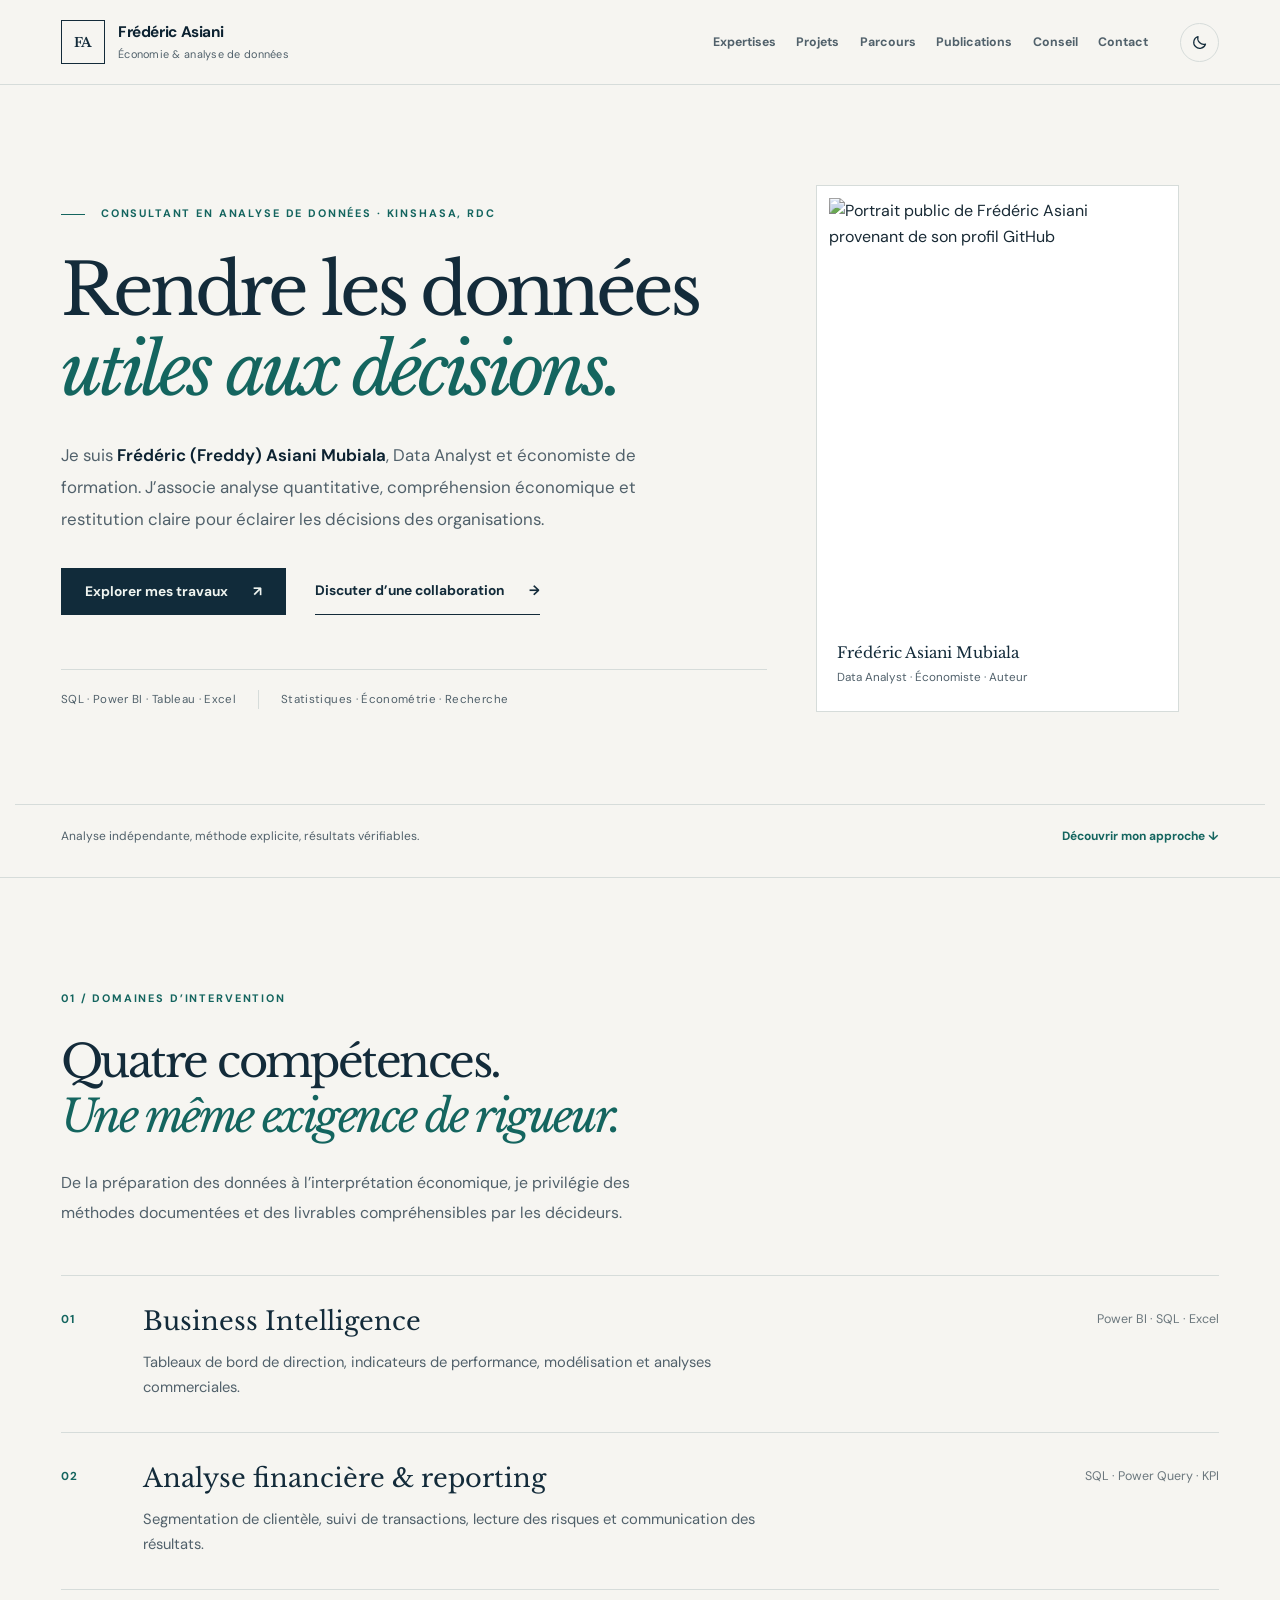
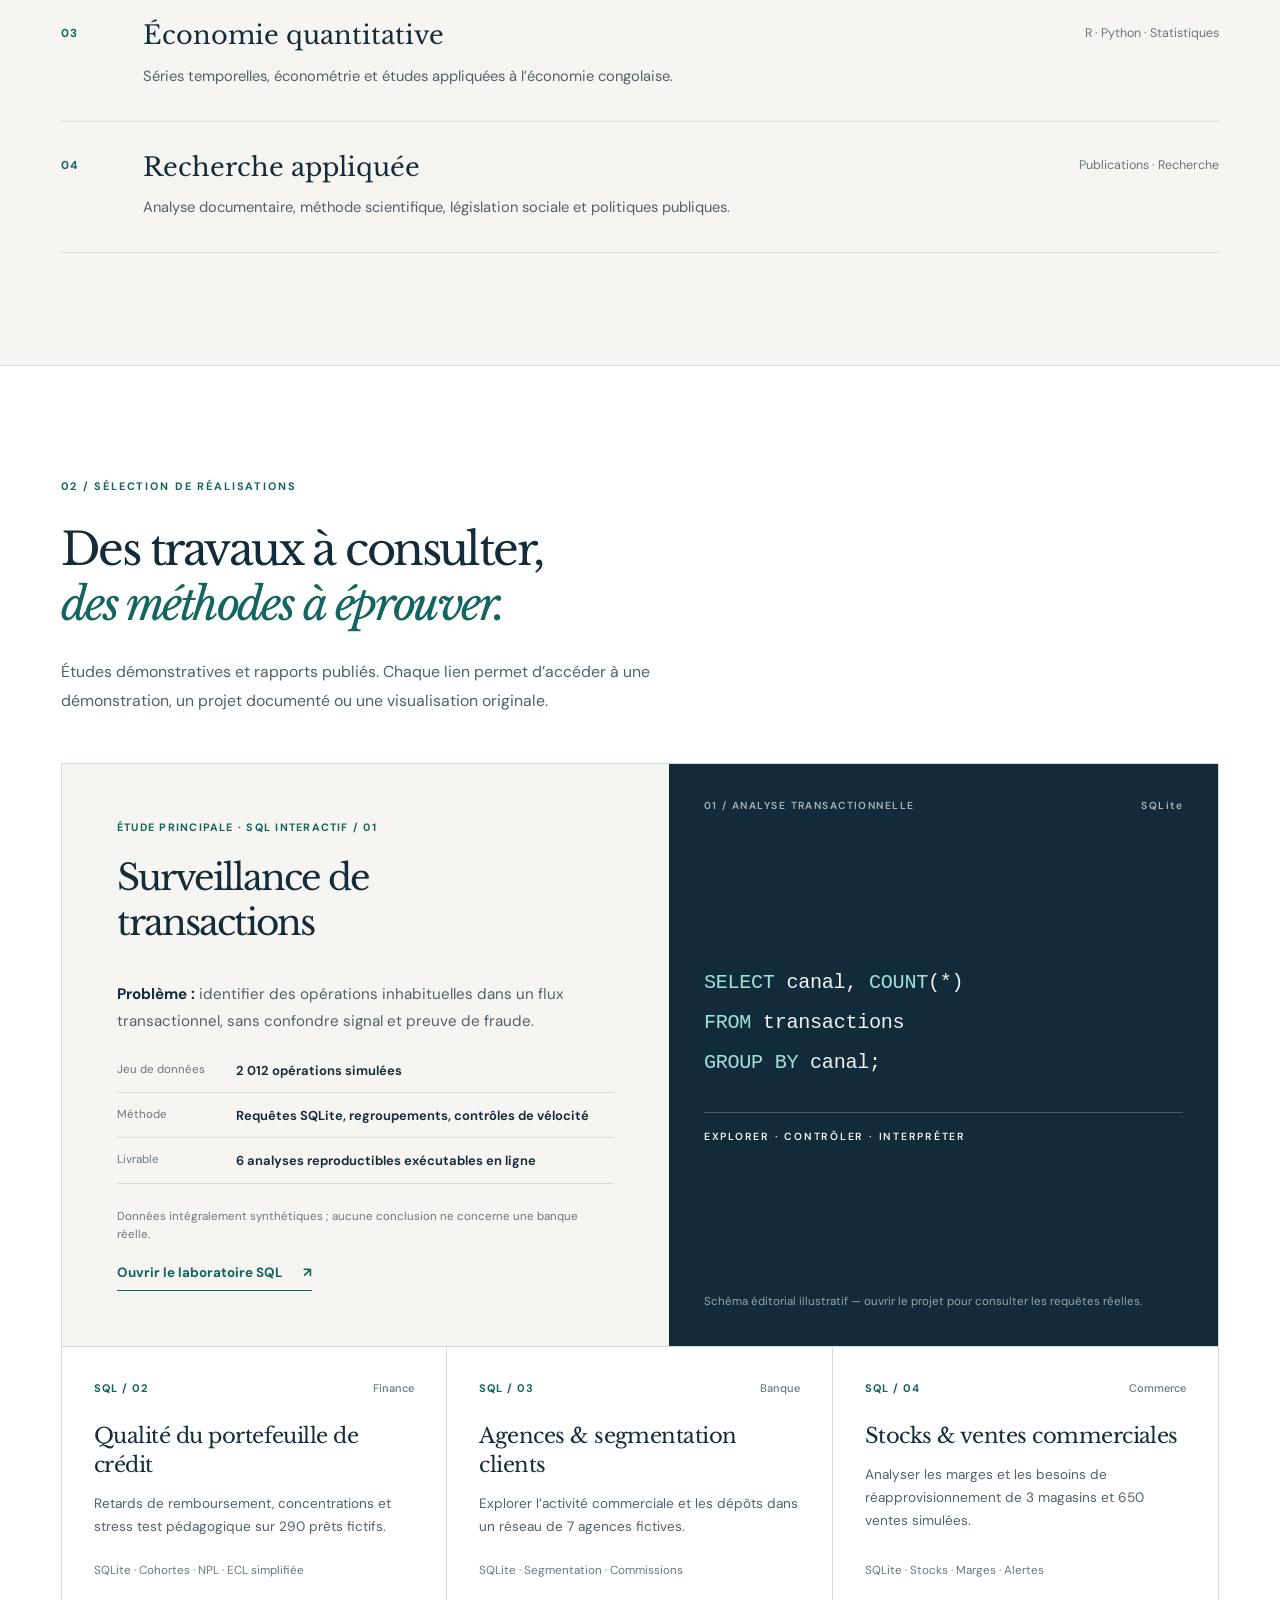
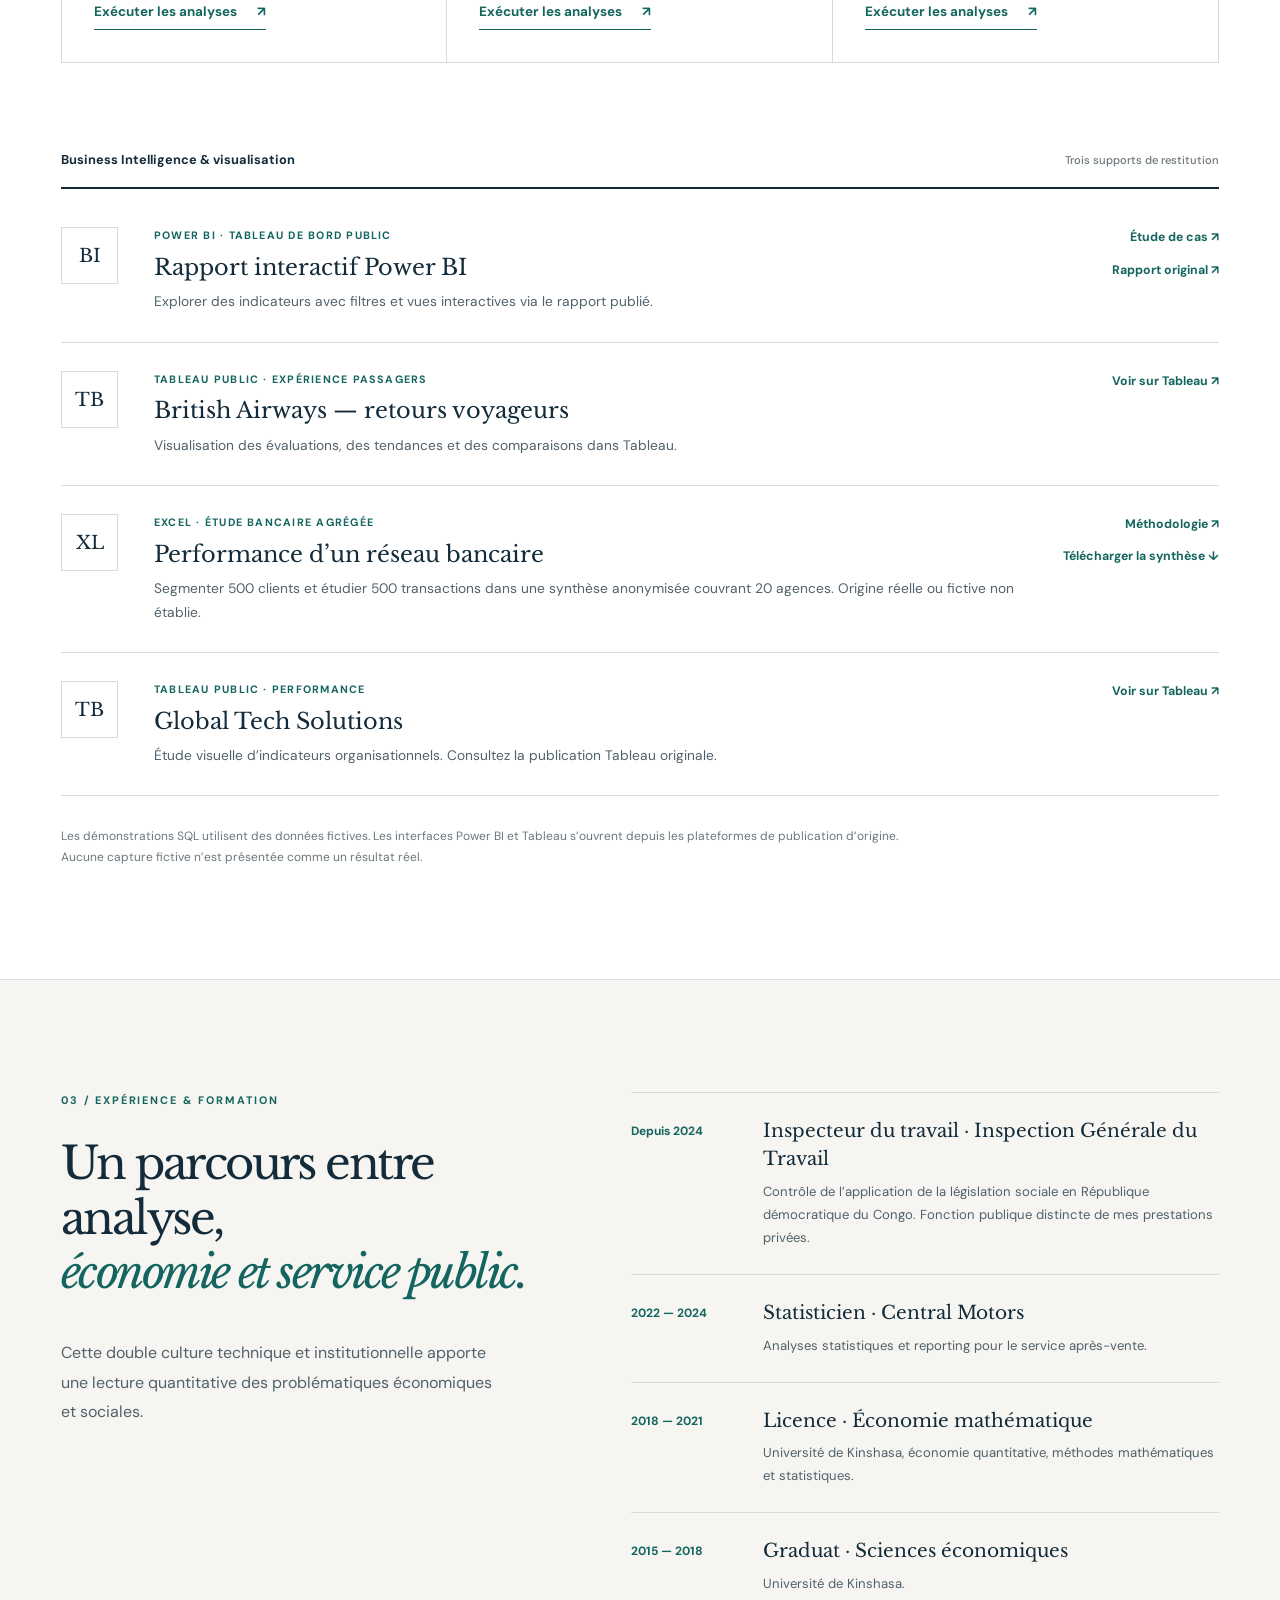
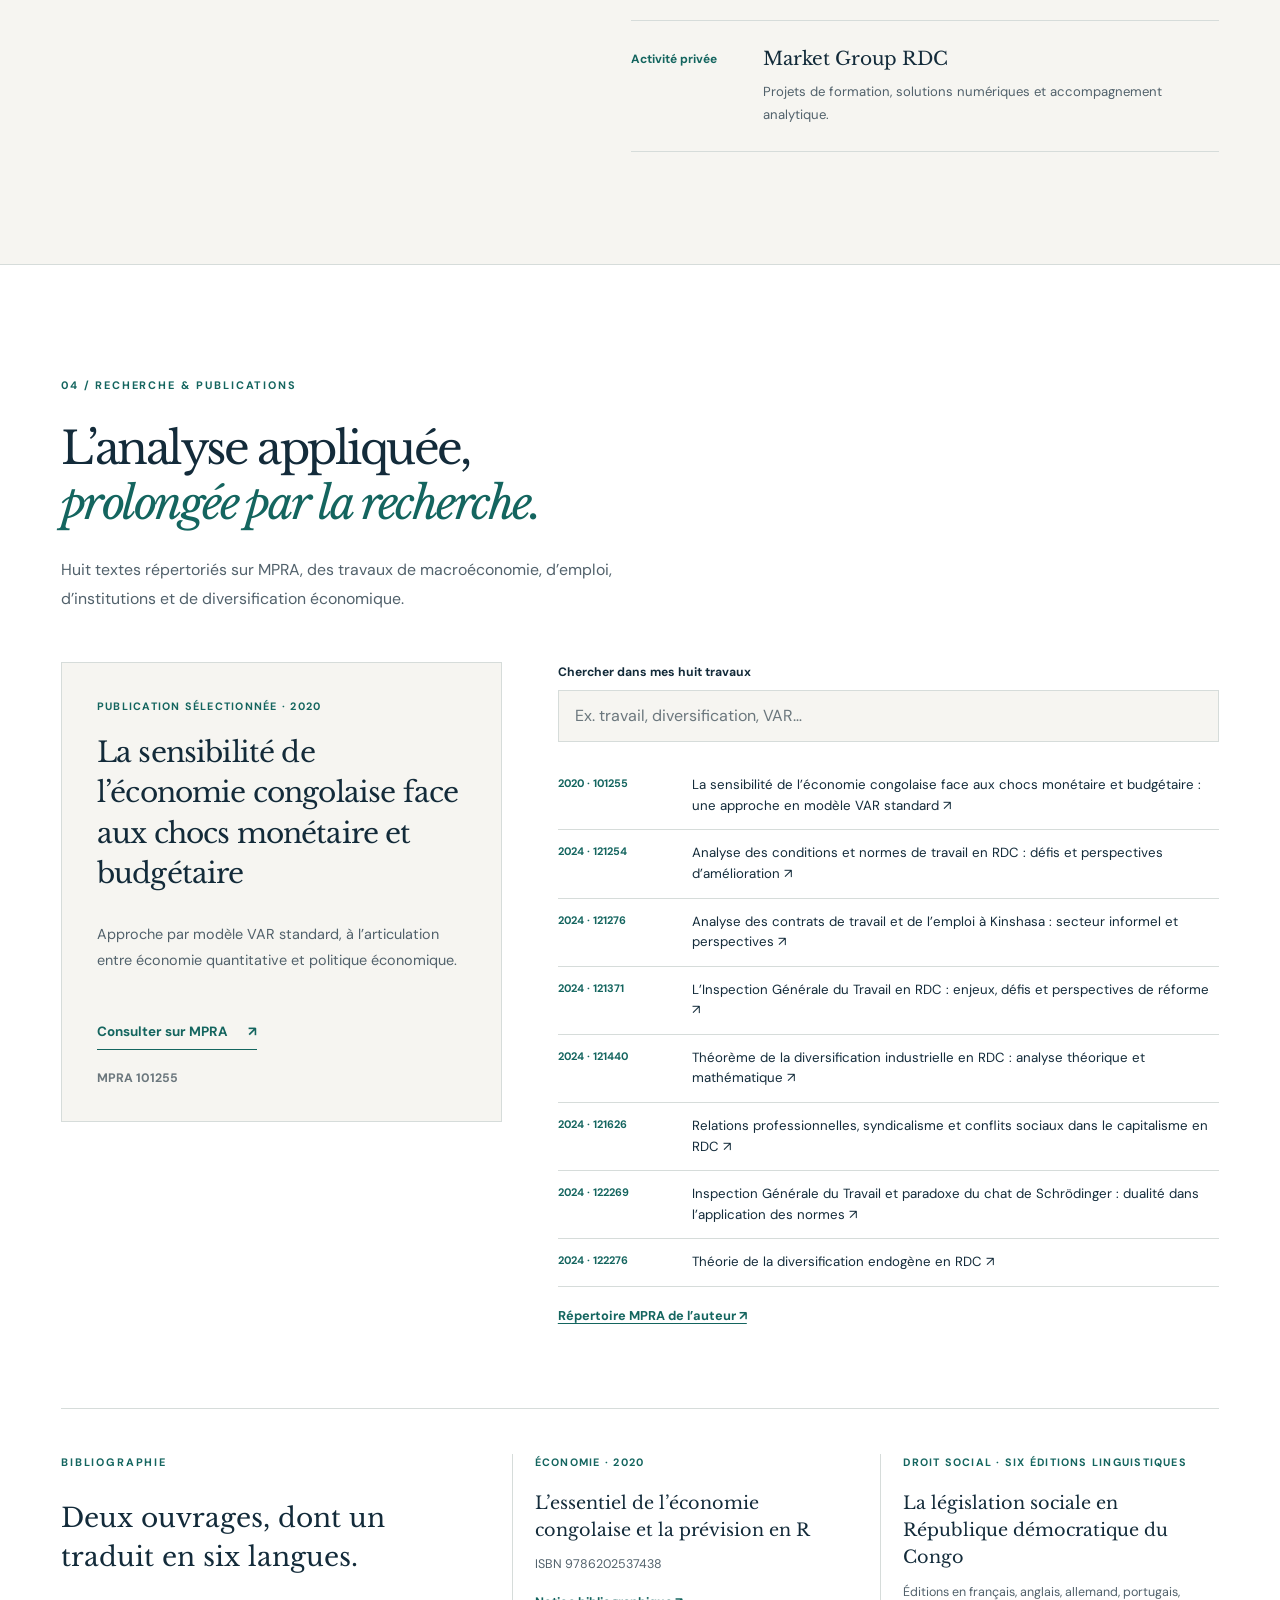
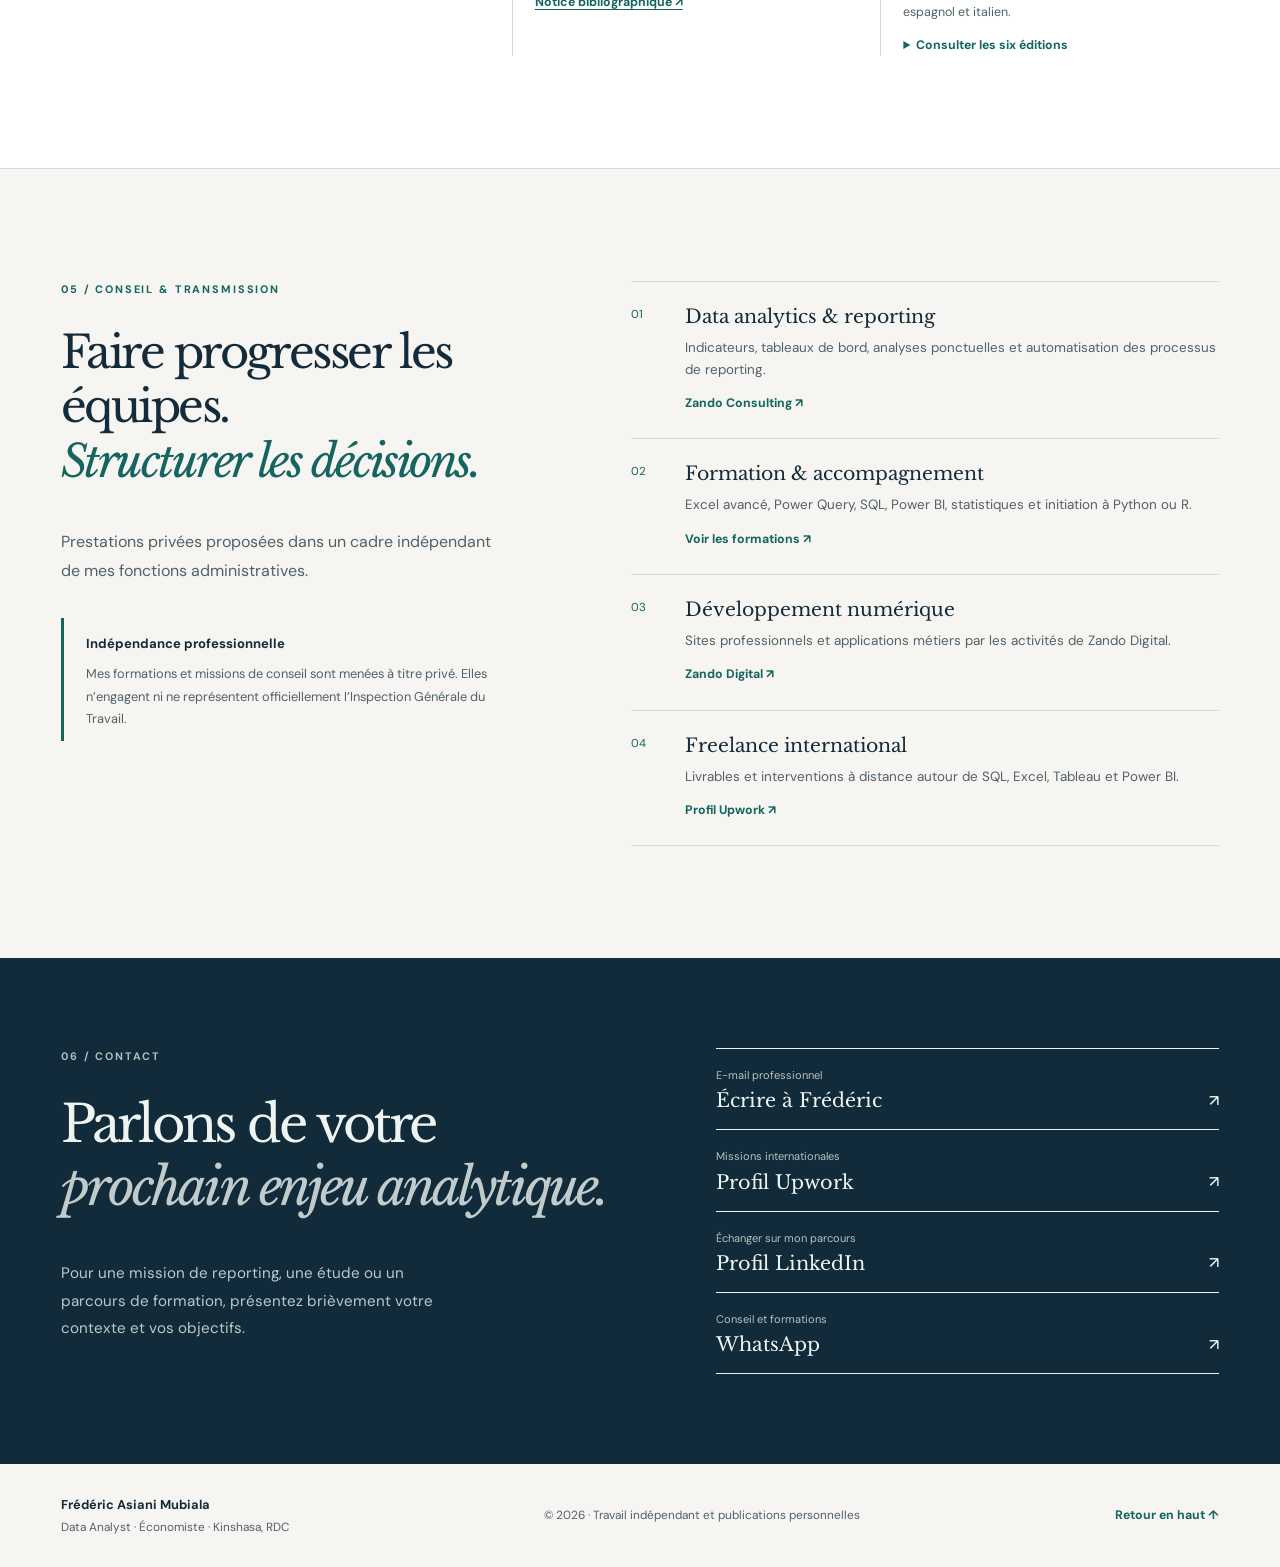
==== commit 9769ce09: "Add files via upload" ====
--- a/index.html
+++ b/index.html
@@ -1,75 +1,110 @@
-<!DOCTYPE html>
-
-<html lang="fr"><head><meta charset="utf-8"/><meta content="width=device-width,initial-scale=1" name="viewport"/><title>Frédéric Asiani Mubiala | Data Analyst &amp; Consultant BI à Kinshasa</title><meta content="Frédéric (Freddy) Asiani Mubiala — Data Analyst et consultant BI à Kinshasa. Études de cas SQL interactives, projets Power BI, Tableau et Excel, formations et publications scientifiques." name="description"/><meta content="#081522" name="theme-color"/><meta content="https://avatars.githubusercontent.com/u/135480796?v=4" property="og:image"/><link href="https://frederic-asiani.github.io/" rel="canonical"/><link href="styles.css" rel="stylesheet"/><meta content="Frédéric Asiani — Data Analyst, BI &amp; Formations" property="og:title"/><meta content="Projets SQL interactifs, Power BI, Tableau, étude bancaire Excel, recherche économique et formations en RDC." property="og:description"/><meta content="website" property="og:type"/><script type="application/ld+json">{"@context": "https://schema.org", "@type": "Person", "name": "Frédéric Asiani Mubiala", "alternateName": "Freddy Asiani", "url": "https://frederic-asiani.github.io/", "jobTitle": ["Data Analyst", "Économiste", "Inspecteur du travail"], "description": "Analyse de données, Business Intelligence, recherche économique et formation en RDC.", "homeLocation": {"@type": "Place", "name": "Kinshasa, République démocratique du Congo"}, "knowsAbout": ["SQL", "Power BI", "Microsoft Excel", "Tableau", "Python", "R", "Économétrie", "Droit du travail en RDC"], "sameAs": ["https://github.com/Frederic-Asiani", "https://public.tableau.com/app/profile/frederic.asiani", "https://cd.linkedin.com/in/freddy-asiani/en", "https://www.upwork.com/freelancers/~019a6d23b828207a48"]}</script><link href="https://frederic-asiani.github.io/en/" hreflang="en" rel="alternate"/><link href="https://frederic-asiani.github.io/" hreflang="fr" rel="alternate"/><meta content="fr_FR" property="og:locale"/><meta content="summary_large_image" name="twitter:card"/><link href="https://frederic-asiani.github.io/" hreflang="x-default" rel="alternate"/></head>
-<body><a class="skip-link" href="#accueil">Aller au contenu</a>
-<header class="nav-top"><div class="shell nav-inner"><a class="brand" href="#accueil">Freddy <strong>ASIANI.</strong></a><button aria-controls="site-nav" aria-expanded="false" aria-label="Ouvrir le menu" class="menu-button" type="button"><span></span><span></span><span></span></button><nav aria-label="Navigation principale" class="nav-links" id="site-nav"><a href="#expertise">Expertises</a><a href="#resultats">Résultats</a><a href="#tableau">Tableau</a><a href="#bi">Power BI &amp; Excel</a><a href="#prestations">Services &amp; formations</a><a href="#recherche">Articles</a><a href="#contact">Contact</a><a class="language-link" href="en/index.html" lang="en">EN ↗</a></nav></div></header>
-<main>
-<section class="intro" id="accueil"><div class="shell"><div class="hero-layout"><div><div class="eyebrow">DATA ANALYTICS / BUSINESS INTELLIGENCE / FORMATION</div><h1>Des données claires. <span>Des décisions meilleures.</span></h1><p class="lede">Je suis <strong>Frédéric (Freddy) Asiani Mubiala</strong> — Data Analyst spécialisé en reporting financier et Business Intelligence, économiste et inspecteur du travail en RDC. Je développe des analyses reproductibles, des tableaux de bord et des formations orientées résultats.</p><p class="hero-proof">Études de cas vérifiables · SQL interactif · Projets BI · Publications scientifiques · Disponible pour échanges à distance</p><div class="tags"><span class="tag">SQL &amp; Power BI</span><span class="tag">Python &amp; R</span><span class="tag">Économétrie</span><span class="tag">Recherche scientifique</span></div><div class="btn-row"><a class="button primary" href="#projets">Explorer mes projets SQL →</a><a class="button subtle" href="https://www.upwork.com/freelancers/~019a6d23b828207a48?companyReference=1780176207666122753&amp;mp_source=share" rel="noopener noreferrer" target="_blank">Me recruter sur Upwork ↗</a><a class="button subtle" href="https://cd.linkedin.com/in/freddy-asiani/en" rel="noopener noreferrer" target="_blank">Profil LinkedIn ↗</a><a class="button whatsapp" href="https://wa.me/243820249705?text=Bonjour%2C%20je%20souhaite%20avoir%20des%20informations%20sur%20vos%20formations%20en%20Data%20Analytics." rel="noopener noreferrer" target="_blank">↗ Demander une formation</a></div><p class="hero-note">SQL à tester dans le navigateur · Rapports Tableau et Power BI · Formation Excel, SQL et Power BI</p></div><div aria-label="Aperçu des analyses bancaires fictives" class="hero-dashboard">
-<div class="hero-dash-head"><span class="dash-eyebrow">APERÇU · ANALYSE SQL</span><span class="dash-dot"><i></i> Démo</span></div>
-<div class="dash-title-row"><div><span class="dash-overline">Transactions validées</span><strong>Janvier – mai 2026</strong></div><div class="dash-avatar"><span>FA</span><img alt="Portrait de Frédéric Asiani" decoding="async" height="48" loading="lazy" src="https://avatars.githubusercontent.com/u/135480796?v=4" width="48"/></div></div>
-<div aria-label="Transactions fictives validées de janvier à mai : 223, 204, 222, 189 et 223" class="dash-chart" role="img"><div class="dash-bar"><span style="--h:96%"><b>223</b></span><small>JAN</small></div><div class="dash-bar"><span style="--h:88%"><b>204</b></span><small>FÉV</small></div><div class="dash-bar"><span style="--h:96%"><b>222</b></span><small>MAR</small></div><div class="dash-bar"><span style="--h:81%"><b>189</b></span><small>AVR</small></div><div class="dash-bar"><span style="--h:96%"><b>223</b></span><small>MAI</small></div></div>
-<div class="dash-separator"></div><div class="dash-bottom"><span><strong>4</strong><small>cas SQL</small></span><span><strong>24</strong><small>analyses testées</small></span><a aria-label="Explorer les indicateurs calculés" href="#resultats">Explorer ↗</a></div>
-<p class="dash-disclaimer">Données synthétiques · Résultats calculés dans SQLite</p></div></div>
-<div class="statline"><div class="stat"><strong>8</strong><span>articles de recherche MPRA</span></div><div class="stat"><strong>2</strong><span>ouvrages distincts</span></div><div class="stat"><strong>6</strong><span>éditions linguistiques du livre juridique</span></div><div class="stat"><strong>4</strong><span>projets SQL exécutables</span></div></div></div></section>
-<section class="section" id="expertise"><div class="shell"><span class="section-label">Expertises</span><h2>Un profil à l'intersection de quatre disciplines.</h2><p class="desc">Une approche analytique et multidisciplinaire, combinant science des données, économie appliquée, réglementation du travail et création numérique.</p><div class="grid3"><article class="card"><span class="num">01</span><h3>Business Intelligence</h3><p>Tableaux de bord, reporting de direction, visualisation, modèles de données et analyse des performances financières et opérationnelles.</p></article><article class="card"><span class="num">02</span><h3>Économie &amp; recherche</h3><p>Économétrie, séries temporelles, modèles VAR, politiques macroéconomiques et développement économique de la RDC.</p></article><article class="card"><span class="num">03</span><h3>Digital &amp; institutionnel</h3><p>Applications web, produits SaaS, outils de gestion, inspection du travail et analyse de la législation sociale.</p></article></div><div aria-label="Technologies et compétences" class="skillset"><span>SQL</span><span>Excel</span><span>Power Query</span><span>Power BI</span><span>Tableau</span><span>Python</span><span>R</span><span>Économétrie</span><span>Statistiques</span><span>HTML / CSS</span><span>Git &amp; GitHub</span><span>Power Platform</span></div></div></section>
-<section class="section soft" id="projets"><div class="shell"><span class="section-label">Projets · preuves techniques</span><h2>Quatre cas SQL : banque et gestion commerciale. Code, données et résultats.</h2><p class="desc">Des projets démonstratifs fonctionnels, conçus sur des problématiques proches de celles du secteur bancaire en RDC. Chaque étude comprend une base SQLite, un schéma relationnel, des CSV, six requêtes validées et des résultats reproductibles, y compris une étude consacrée aux stocks commerciaux.</p><div class="notice"><strong>Transparence :</strong> les jeux de données sont entièrement synthétiques. Les résultats ne décrivent aucune banque réelle ; les métriques de risque sont pédagogiques et ne remplacent pas un dispositif professionnel de conformité.</div><div class="grid3"><article class="card"><span class="num">01</span><h3>Surveillance de transactions</h3><p>Détecter des opérations inhabituelles sans assimiler un signal à une fraude.</p><div class="project-kpis"><b>2 012</b><span>transactions fictives</span></div><div class="metadata">Flux · canaux · vélocité</div><div class="foot"><a href="projets/01-surveillance-transactions/index.html">▶ Exécuter le projet SQL →</a></div></article>
-<article class="card"><span class="num">02</span><h3>Qualité du portefeuille de crédit</h3><p>Mesurer les retards, les concentrations et un stress test simplifié.</p><div class="project-kpis"><b>290</b><span>prêts fictifs</span></div><div class="metadata">NPL · cohortes · ECL simplifiée</div><div class="foot"><a href="projets/02-risque-credit/index.html">▶ Exécuter le projet SQL →</a></div></article>
-<article class="card"><span class="num">03</span><h3>Agences &amp; segmentation clients</h3><p>Suivre les dépôts et caractériser l’activité de la clientèle.</p><div class="project-kpis"><b>7</b><span>agences fictives</span></div><div class="metadata">Dépôts · commissions · segmentation</div><div class="foot"><a href="projets/03-agences-clientele/index.html">▶ Exécuter le projet SQL →</a></div></article><article class="card"><span class="num">04</span><h3>Stocks &amp; ventes commerciales</h3><p>Analyse des ventes, marges, stock par magasin et alertes de réapprovisionnement.</p><div class="project-kpis"><b>650</b><span>ventes simulées · 3 magasins</span></div><div class="metadata">SQL · SQLite · stocks &amp; marge</div><div class="foot"><a href="projets/04-stocks-commerce/index.html">▶ Exécuter le projet SQL →</a></div></article></div><p class="small" style="margin-top:18px">En complément : mes projets présentés sur LinkedIn comprennent l’analyse bancaire sous Excel, British Airways sous Tableau et les ventes Kin Marché sous SQL/Power BI. <a class="text-link" href="https://cd.linkedin.com/in/freddy-asiani/en" rel="noopener noreferrer" target="_blank">Voir les réalisations LinkedIn ↗</a></p></div></section><section class="section evidence-section" id="resultats"><div class="shell">
-<span class="section-label">Preuves d’analyse · données fictives</span>
-<div class="evidence-heading"><div><h2>Quatre questions métiers, quatre décisions à éclairer.</h2><p class="desc">Chaque projet suit une démarche explicite : problématique, méthode, constats chiffrés, limites et recommandations. Les chiffres ci-dessous proviennent de nos bases d'entraînement, pas de missions clients.</p></div><a class="button subtle" href="#projets">Explorer les projets SQL ↑</a></div>
-<div class="evidence-grid">
-<a class="evidence-card evidence-cyan" href="projets/01-surveillance-transactions/index.html#analyse-metier"><span class="evidence-label">01 · Contrôle des flux</span><strong>3,38 %</strong><h3>Comprendre les rejets de transactions.</h3><p>Mesurer la friction et prioriser les alertes atypiques sans conclure à une fraude.</p><span class="evidence-link">Consulter l’étude ↗</span></a>
-<a class="evidence-card evidence-gold" href="projets/02-risque-credit/index.html#analyse-metier"><span class="evidence-label">02 · Risque bancaire</span><strong>12,93 %</strong><h3>Identifier l'exposition en risque.</h3><p>Expliquer l'exposition NPL et tester un scénario pédagogique de stress.</p><span class="evidence-link">Consulter l’étude ↗</span></a>
-<a class="evidence-card evidence-mint" href="projets/03-agences-clientele/index.html#analyse-metier"><span class="evidence-label">03 · Réseau bancaire</span><strong>13,13 %</strong><h3>Évaluer la concentration des dépôts.</h3><p>Surveiller la dépendance aux principaux clients et comparer les agences.</p><span class="evidence-link">Consulter l’étude ↗</span></a>
-<a class="evidence-card evidence-coral" href="projets/04-stocks-commerce/index.html#analyse-metier"><span class="evidence-label">04 · Commerce &amp; stocks</span><strong>650</strong><h3>Fiabiliser ventes et mouvements de stock.</h3><p>Relier chiffre d'affaires, marge et contrôle d'intégrité dans trois magasins simulés.</p><span class="evidence-link">Consulter l’étude ↗</span></a>
-</div></div></section>
-<section class="section" id="tableau"><div class="shell"><span class="section-label">Visualisation &amp; storytelling</span><h2>Visualiser, comprendre, décider.</h2><p class="desc">Deux projets publiés, accessibles sur Tableau Public. Ces liens ouvrent les visualisations originales, sans reproduire artificiellement leurs métriques.</p><div class="grid3"><article class="card"><span class="num">TV</span><h3>British Airways — expérience voyageurs</h3><p>Visualisation interactive des évaluations et tendances relatives à l'expérience des passagers.</p><div class="foot"><a href="https://public.tableau.com/views/ProjetbritishAirWays/Tableaudebord1?:language=fr-FR&amp;:display_count=n&amp;:origin=viz_share_link" rel="noopener noreferrer" target="_blank">Voir le tableau de bord ↗</a></div></article><article class="card"><span class="num">TV</span><h3>Global Tech Solutions</h3><p>Étude de cas Tableau autour de la performance d'une organisation technologique. Découvrir la vue originale.</p><div class="foot"><a href="https://public.tableau.com/views/GlobalTechSolutions_17383775965590/Tableaudebord1?:language=fr-FR&amp;:display_count=n&amp;:origin=viz_share_link" rel="noopener noreferrer" target="_blank">Voir le tableau de bord ↗</a></div></article><article class="card"><span class="num">↗</span><h3>Profil Tableau Public</h3><p>Explorer mes visualisations et mon activité sur Tableau Public à partir des projets publiés.</p><div class="foot"><a href="https://public.tableau.com/app/profile/frederic.asiani" rel="noopener noreferrer" target="_blank">Explorer mon profil Tableau Public ↗</a></div></article></div><p class="small" style="margin-top:16px">Consultez mes visualisations et mes tableaux de bord directement depuis mon profil Tableau Public.</p></div></section>
-<section class="section bi-showcase soft" id="bi">
-<div class="shell">
-<span class="section-label">Power BI &amp; Excel</span>
-<h2>Des analyses prêtes à explorer.</h2>
-<p class="desc">Au-delà des requêtes, je rends les résultats intelligibles avec des outils de Business Intelligence et d'analyse métier. Ouvrez les démonstrations ou consultez la méthodologie.</p>
-<div class="bi-grid">
-<article class="bi-feature bi-feature-power">
-<div class="bi-feature-head"><span class="bi-tool">POWER BI · RAPPORT PUBLIC</span><span aria-hidden="true" class="bi-emblem">◫</span></div>
-<h3>Rapport interactif Power BI</h3>
-<p>Une démonstration de reporting et d'exploration visuelle. Le rapport original est ouvert dans Microsoft Power BI pour conserver ses filtres et ses interactions.</p>
-<div aria-hidden="true" class="bi-preview"><span class="spark-caption">REPORTING · BUSINESS INTELLIGENCE</span><div class="visual-bars"><i style="--bar:45%"></i><i style="--bar:75%"></i><i style="--bar:60%"></i><i style="--bar:93%"></i><i style="--bar:72%"></i><i style="--bar:84%"></i><i style="--bar:68%"></i></div><div class="visual-line"></div></div>
-<div class="btn-row"><a class="button primary" href="projets/06-powerbi/index.html">Découvrir le projet →</a><a class="button subtle" href="https://app.powerbi.com/view?r=eyJrIjoiYWExMDlhM2MtM2ZlNi00NTA0LTg5NTYtYmNmMjgyN2I0ZjVjIiwidCI6IjFjOTRjYTlhLThkOTgtNGQxMC05OTQ0LTZmZjU4NGNjODBlNyJ9" rel="noopener noreferrer" target="_blank">Ouvrir Power BI ↗</a></div>
-</article>
-<article class="bi-feature bi-feature-excel">
-<div class="bi-feature-head"><span class="bi-tool">EXCEL · BANQUE · CAS ANALYTIQUE</span><span aria-hidden="true" class="bi-emblem">▦</span></div>
-<h3>Analyse bancaire sous Excel</h3>
-<p>Segmentation et analyse descriptive de l'activité d'un réseau bancaire, à partir d'un classeur structuré. Résultats publiés uniquement sous forme d'agrégats anonymisés.</p>
-<div class="bi-mini-stats"><div><strong>500</strong><span>clients</span></div><div><strong>500</strong><span>transactions</span></div><div><strong>20</strong><span>agences</span></div></div>
-<div class="btn-row"><a class="button primary" href="projets/05-analyse-bancaire-excel/index.html">Explorer l'étude Excel →</a><a class="button subtle" download="" href="projets/05-analyse-bancaire-excel/Banque_Synthese_Anonymisee.xlsx">Télécharger la synthèse ↓</a></div>
-</article>
-</div>
-<p class="bi-data-note">Les chiffres Excel proviennent du classeur fourni, sans publication des noms, téléphones, adresses ni données bancaires individuelles. Les visuels décoratifs ci-dessus ne sont pas des reproductions des rapports.</p>
-</div>
-</section>
-<section class="section consulting-section" id="prestations"><div class="shell"><span class="section-label">Collaborations · conseil · formation</span><h2>Des prestations concrètes, de la donnée brute à l’autonomie de vos équipes.</h2><p class="desc">Des interventions proportionnées à votre besoin, avec livrables identifiés et transfert de compétences. Les échanges préalables permettent de cadrer le périmètre et les délais.</p><div class="offer-grid"><article class="offer-card"><span class="offer-audience">Direction financière, commerce, RH</span><h3>Tableaux de bord &amp; automatisation</h3><p>Définition des indicateurs, préparation des données, tableaux de bord Power BI/Excel, documentation et transmission.</p><a href="https://wa.me/243820249705?text=Bonjour%2C%20je%20souhaite%20discuter%20d%E2%80%99un%20projet%20Power%20BI%2C%20Excel%20ou%20automatisation%20de%20reporting." rel="noopener noreferrer" target="_blank">Discuter de ce besoin sur WhatsApp ↗</a></article><article class="offer-card"><span class="offer-audience">Banques, PME et institutions</span><h3>Audit de données &amp; études statistiques</h3><p>Exploration SQL, contrôle qualité, analyses exploratoires et étude de cas reproductible avec recommandations.</p><a href="https://wa.me/243820249705?text=Bonjour%2C%20je%20souhaite%20demander%20une%20%C3%A9tude%20de%20donn%C3%A9es%20ou%20une%20analyse%20statistique." rel="noopener noreferrer" target="_blank">Discuter de ce besoin sur WhatsApp ↗</a></article><article class="offer-card"><span class="offer-audience">Professionnels, équipes et étudiants</span><h3>Formations Data Analytics</h3><p>Parcours progressifs en Excel, SQL, Power BI, Python/R et exercices adaptés au contexte RDC/Afrique.</p><a href="https://wa.me/243820249705?text=Bonjour%2C%20je%20souhaite%20recevoir%20les%20modalit%C3%A9s%20et%20le%20programme%20de%20vos%20formations%20Data%20Analytics." rel="noopener noreferrer" target="_blank">Discuter de ce besoin sur WhatsApp ↗</a></article></div>
-<div class="delivery-block"><div><span class="section-label">Ma démarche</span><h3>Une mission en quatre étapes</h3></div><ol class="delivery-steps"><li><b>01 · Cadrer</b><span>Décision visée, utilisateurs et indicateurs utiles</span></li><li><b>02 · Fiabiliser</b><span>Sources, contrôles qualité et hypothèses explicites</span></li><li><b>03 · Produire</b><span>Analyses, tableau de bord, code et documentation</span></li><li><b>04 · Transmettre</b><span>Restitution, formation et pistes de suivi</span></li></ol></div>
-<p class="consulting-caveat">Les prestations privées de conseil et de formation sont distinctes des missions officielles exercées dans le cadre de l’Inspection du Travail. Aucune prestation commerciale n’est présentée comme une intervention institutionnelle.</p></div></section><section class="section soft" id="formations"><div class="shell"><span class="section-label">Formation · Conseil · Accompagnement</span><h2>Former les talents. Accompagner les organisations.</h2><p class="desc">Je propose des formations et accompagnements en analyse de données et en compréhension du droit du travail en RDC, dans une démarche pédagogique distincte de mes fonctions officielles d'inspecteur du travail.</p><div class="grid3"><article class="card"><h3>Formations Data Analytics</h3><p>Excel avancé, Power Query, SQL, Power BI, statistiques appliquées et initiation à Python/R. Études de cas adaptées aux entreprises africaines.</p><div class="foot"><a href="https://consulting.marketgroup.pro" rel="noopener noreferrer" target="_blank">Zando Consulting — formations ↗</a><a class="training-whatsapp" href="https://wa.me/243820249705?text=Bonjour%2C%20je%20souhaite%20avoir%20des%20informations%20sur%20vos%20formations%20en%20Data%20Analytics." rel="noopener noreferrer" target="_blank">M’écrire sur WhatsApp ↗</a></div></article><article class="card"><h3>Droit du travail en RDC</h3><p>Sensibilisation aux obligations sociales, contrats de travail, documents sociaux, santé et sécurité au travail. Mon expérience à l'Inspection du Travail nourrit l'approche pédagogique ; ces activités ne constituent pas une prise de position officielle de l'IGT.</p><div class="foot"><a href="https://consulting.marketgroup.pro" rel="noopener noreferrer" target="_blank">Informations sur les formations ↗</a><a class="training-whatsapp" href="https://wa.me/243820249705?text=Bonjour%2C%20je%20souhaite%20avoir%20des%20informations%20sur%20vos%20formations%20en%20Data%20Analytics." rel="noopener noreferrer" target="_blank">M’écrire sur WhatsApp ↗</a></div></article><article class="card"><h3>Conseil &amp; projets Data</h3><p>Tableaux de bord, analyses ad hoc, reporting stratégique, suivi des KPI, automatisation et accompagnement à la décision.</p><div class="foot"><a href="https://consulting.marketgroup.pro" rel="noopener noreferrer" target="_blank">Zando Consulting ↗</a></div></article><article class="card"><h3>Création de sites &amp; applications</h3><p>Sites institutionnels, applications métiers, interfaces web et accompagnement à la digitalisation via l'agence Zando Digital.</p><div class="foot"><a href="https://digital.marketgroup.pro" rel="noopener noreferrer" target="_blank">Zando Digital ↗</a></div></article><article class="card"><h3>Missions freelance internationales</h3><p>Analyse financière, visualisations, nettoyage de données et livrables SQL, Excel, Tableau et Power BI.</p><div class="foot"><a href="https://www.upwork.com/freelancers/~019a6d23b828207a48?companyReference=1780176207666122753&amp;mp_source=share" rel="noopener noreferrer" target="_blank">Profil Upwork ↗</a></div></article></div></div></section>
-<section class="section" id="recherche"><div class="shell"><span class="section-label">Production scientifique</span><h2>Huit travaux répertoriés sur MPRA.</h2><p class="desc">Travaux sur la macroéconomie congolaise, le droit du travail, les institutions, le syndicalisme et la diversification économique. Références consultables dans les archives de l’Université de Munich.</p><label class="filter-label" for="search-pubs">Rechercher parmi mes publications</label><input autocomplete="off" class="search-box" id="search-pubs" placeholder="Ex. travail, diversification, VAR…" type="search"/><div class="pub-list" id="pub-list"><article class="pub"><span class="pub-year">2020</span><div class="pub-body"><h3>La sensibilité de l’économie congolaise face aux chocs monétaire et budgétaire : une approche en modèle VAR standard</h3><div class="ref">MPRA Paper 101255 · Économie · VAR</div></div><a aria-label="Consulter la publication MPRA 101255" href="https://mpra.ub.uni-muenchen.de/101255/" rel="noopener noreferrer" target="_blank">Lire ↗</a></article>
-<article class="pub"><span class="pub-year">2024</span><div class="pub-body"><h3>Analyse des conditions et normes de travail en République démocratique du Congo : défis et perspectives d’amélioration</h3><div class="ref">MPRA Paper 121254 · Emploi · Normes sociales</div></div><a aria-label="Consulter la publication MPRA 121254" href="https://mpra.ub.uni-muenchen.de/121254/" rel="noopener noreferrer" target="_blank">Lire ↗</a></article>
-<article class="pub"><span class="pub-year">2024</span><div class="pub-body"><h3>Analyse des contrats de travail et de l’emploi dans la ville de Kinshasa : impact du secteur informel et perspectives d’évolution</h3><div class="ref">MPRA Paper 121276 · Économie informelle</div></div><a aria-label="Consulter la publication MPRA 121276" href="https://mpra.ub.uni-muenchen.de/121276/" rel="noopener noreferrer" target="_blank">Lire ↗</a></article>
-<article class="pub"><span class="pub-year">2024</span><div class="pub-body"><h3>L’Inspection Générale du Travail en République démocratique du Congo : enjeux, défis et perspectives de réforme</h3><div class="ref">MPRA Paper 121371 · Institutions · Travail</div></div><a aria-label="Consulter la publication MPRA 121371" href="https://mpra.ub.uni-muenchen.de/121371/" rel="noopener noreferrer" target="_blank">Lire ↗</a></article>
-<article class="pub"><span class="pub-year">2024</span><div class="pub-body"><h3>Théorème de la diversification industrielle en République démocratique du Congo : une analyse théorique et mathématique</h3><div class="ref">MPRA Paper 121440 · Diversification · Modélisation</div></div><a aria-label="Consulter la publication MPRA 121440" href="https://mpra.ub.uni-muenchen.de/121440/" rel="noopener noreferrer" target="_blank">Lire ↗</a></article>
-<article class="pub"><span class="pub-year">2024</span><div class="pub-body"><h3>Relations professionnelles, syndicalisme et conflits sociaux dans le capitalisme en République démocratique du Congo</h3><div class="ref">MPRA Paper 121626 · Relations sociales</div></div><a aria-label="Consulter la publication MPRA 121626" href="https://mpra.ub.uni-muenchen.de/121626/" rel="noopener noreferrer" target="_blank">Lire ↗</a></article>
-<article class="pub"><span class="pub-year">2024</span><div class="pub-body"><h3>Inspection Générale du Travail en République démocratique du Congo et le paradoxe du chat de Schrödinger : une analyse de la dualité dans l’application des normes du travail</h3><div class="ref">MPRA Paper 122269 · Normes sociales</div></div><a aria-label="Consulter la publication MPRA 122269" href="https://mpra.ub.uni-muenchen.de/122269/" rel="noopener noreferrer" target="_blank">Lire ↗</a></article>
-<article class="pub"><span class="pub-year">2024</span><div class="pub-body"><h3>Théorie de la diversification endogène en République démocratique du Congo</h3><div class="ref">MPRA Paper 122276 · Diversification économique</div></div><a aria-label="Consulter la publication MPRA 122276" href="https://mpra.ub.uni-muenchen.de/122276/" rel="noopener noreferrer" target="_blank">Lire ↗</a></article></div><p class="small hide" id="empty-pubs">Aucun article ne correspond à votre recherche.</p><p class="small" style="margin-top:18px">Répertoire auteur : <a class="text-link" href="https://mpra.ub.uni-muenchen.de/view/people/ASIANI%3D3AFreddy%3D3A%3D3A.eprintid.html" rel="noopener noreferrer" target="_blank">Freddy ASIANI — MPRA ↗</a></p></div></section>
-<section class="section soft" id="livres"><div class="shell"><span class="section-label">Livres &amp; éditions</span><h2>Deux ouvrages. Une portée internationale.</h2><p class="desc">Un ouvrage sur la législation sociale décliné en six langues et un livre dédié à l’économie congolaise et à la prévision avec le logiciel R. Liens directs vers des notices bibliographiques ou commerciales vérifiées.</p><div class="books-wrap"><div class="book-big"><div><div class="section-label">Économie · 2020</div><h3>L’essentiel de l’économie congolaise et la prévision en R</h3><p>Ouvrage consacré aux questions macroéconomiques, aux politiques monétaires et budgétaires et à l’utilisation de R en prévision.</p><p class="small">ISBN 9786202537438 · Éditions universitaires européennes</p></div><a class="button primary" href="https://www.bol.com/be/fr/p/l-essentiel-de-l-economie-congolaise-et-la-prevision-en-r/9300000009559473/" rel="noopener noreferrer" target="_blank">Consulter l'ouvrage ↗</a></div><div><h3 style="font-size:1.3rem;margin-bottom:15px">La législation sociale en RDC : six éditions</h3><div class="editions"><a class="edition" href="https://www.morawa.at/detail/ISBN-9786206705239/Asiani-Mubiala-Freddy/La-L%C3%A9gislation-Sociale-en-R%C3%A9publique-D%C3%A9mocratique-du-Congo" rel="noopener noreferrer" target="_blank"><span>Français</span><b>La législation sociale en République démocratique du Congo</b><small>ISBN 9786206705239 ↗</small></a>
-<a class="edition" href="https://www.foyles.co.uk/book/social-legislation-in-the-democratic-republic-of-congo/freddy-asiani-mubiala/9786208105891" rel="noopener noreferrer" target="_blank"><span>English</span><b>Social legislation in the Democratic Republic of Congo</b><small>ISBN 9786208105891 ↗</small></a>
-<a class="edition" href="https://www.morawa.at/detail/ISBN-9786208105884/Asiani-Mubiala-Freddy/Die-Sozialgesetzgebung-in-der-Demokratischen-Republik-Kongo" rel="noopener noreferrer" target="_blank"><span>Deutsch</span><b>Die Sozialgesetzgebung in der Demokratischen Republik Kongo</b><small>ISBN 9786208105884 ↗</small></a>
-<a class="edition" href="https://www.hatchards.co.uk/book/legisla-o-social-na-rep-blica-democr-tica-do-congo/freddy-asiani-mubiala/9786208105839" rel="noopener noreferrer" target="_blank"><span>Português</span><b>Legislação social na República Democrática do Congo</b><small>ISBN 9786208105839 ↗</small></a>
-<a class="edition" href="https://www.morawa.at/detail/ISBN-9786208105914/Asiani-Mubiala-Freddy/Legislaci%C3%B3n-social-en-la-Rep%C3%BAblica-Democr%C3%A1tica-del-Congo" rel="noopener noreferrer" target="_blank"><span>Español</span><b>Legislación social en la República Democrática del Congo</b><small>ISBN 9786208105914 ↗</small></a>
-<a class="edition" href="https://www.morawa.at/detail/ISBN-9786208105907/Asiani-Mubiala-Freddy/La-legislazione-sociale-nella-Repubblica-Democratica-del-Congo" rel="noopener noreferrer" target="_blank"><span>Italiano</span><b>La legislazione sociale nella Repubblica Democratica del Congo</b><small>ISBN 9786208105907 ↗</small></a></div></div></div></div></section>
-<section class="section" id="parcours"><div class="shell"><span class="section-label">Parcours &amp; crédibilité</span><h2>De l’analyse quantitative aux décisions publiques et privées.</h2><div class="timeline"><div class="item"><h3>Inspecteur du travail · IGT</h3><p>Contrôle de l'application de la législation sociale et analyse des questions d'emploi en République démocratique du Congo.</p><div class="small">Depuis 2024</div></div><div class="item"><h3>Statisticien · Central Motors</h3><p>Analyse statistique et reporting, service après-vente.</p><div class="small">2022–2024</div></div><div class="item"><h3>Économie mathématique · UNIKIN</h3><p>Formation supérieure en économie quantitative, analyse mathématique et statistiques.</p><div class="small">2015–2021</div></div><div class="item"><h3>Market Group RDC</h3><p>Initiatives de conseil, formation et services numériques, incluant des projets de systèmes web et SaaS.</p><div class="small">Entrepreneuriat</div></div></div><p class="small" style="margin-top:27px">Certifications SQL, Git/GitHub et statistiques visibles sur mon <a class="text-link" href="https://cd.linkedin.com/in/freddy-asiani/en" rel="noopener noreferrer" target="_blank">profil LinkedIn</a>.</p></div></section>
-<section class="section contact" id="contact"><div class="shell"><span class="section-label">Collaborations</span><h2>Une analyse à produire ? Un besoin de reporting ?</h2><p class="desc">Data analytics · Reporting &amp; BI · Économie appliquée · Formation · Développement web. Disponible pour échanger sur des missions et projets.</p><div class="btn-row"><a class="button whatsapp" href="https://wa.me/243820249705?text=Bonjour%2C%20je%20souhaite%20avoir%20des%20informations%20sur%20vos%20formations%20en%20Data%20Analytics." rel="noopener noreferrer" target="_blank">WhatsApp — Formation et conseil ↗</a><a class="button primary" href="mailto:freddyasiani1@gmail.com?subject=Proposition%20de%20collaboration%20-%20Data%20Analytics">Me contacter par e-mail ↗</a><a class="button subtle" href="https://github.com/Frederic-Asiani" rel="noopener noreferrer" target="_blank">GitHub ↗</a><a class="button subtle" href="https://asiani.carrd.co" rel="noopener noreferrer" target="_blank">Portfolio existant ↗</a></div><div class="faq-section"><span class="section-label">Questions fréquentes</span><h3>Avant de collaborer</h3>
-<details><summary>Les projets SQL sont-ils des données bancaires réelles ?</summary><p>Non. Ils utilisent des données entièrement synthétiques pour rendre les méthodes auditables et testables. Les résultats ne sont pas des références de performance clients.</p></details>
-<details><summary>Comment demander une formation Excel, SQL ou Power BI ?</summary><p>Écrivez-moi sur WhatsApp via le bouton « Formation ». Nous préciserons le niveau, les objectifs, le format (individuel ou groupe) et le programme adapté.</p></details>
-<details><summary>Interviens-tu sur des projets internationaux ?</summary><p>Les demandes à distance peuvent être étudiées, notamment pour l’analyse financière, le reporting, la visualisation de données et les tableaux de bord. Retrouvez également mon profil Upwork.</p></details>
-<details><summary>Quel est le rapport entre tes fonctions officielles et le conseil privé ?</summary><p>Le rôle d’inspecteur du travail est présenté comme une expérience professionnelle. Mes offres privées de formation et de conseil sont distinctes de l’exercice des missions de contrôle de l’administration.</p></details>
-</div></div></section>
-</main><footer class="footer"><div class="shell"><span>© <span id="year">2026</span> Frédéric (Freddy) Asiani Mubiala — Kinshasa, RDC.</span><span>Contenus scientifiques vérifiés · projets bancaires sur données simulées.</span></div></footer><script defer="" src="main.js"></script><a aria-label="Écrire sur WhatsApp pour une formation" class="floating-wa" href="https://wa.me/243820249705?text=Bonjour%20Fr%C3%A9d%C3%A9ric%2C%20je%20souhaite%20des%20informations%20sur%20vos%20formations." rel="noopener noreferrer" target="_blank"><span aria-hidden="true" class="wa-icon">↗</span><span class="wa-desktop">WhatsApp · Formation</span><span class="wa-mobile">WhatsApp</span></a></body></html>+<!doctype html>
+<html lang="fr">
+<head>
+  <meta charset="utf-8">
+  <meta name="viewport" content="width=device-width, initial-scale=1">
+  <meta name="color-scheme" content="light dark">
+  <title>Frédéric Asiani Mubiala — Data Analyst, économiste & consultant</title>
+  <meta name="description" content="Frédéric Asiani Mubiala, analyste de données et économiste à Kinshasa. Études de cas SQL, Power BI, Tableau, Excel, publications scientifiques et conseil analytique.">
+  <meta name="author" content="Frédéric Asiani Mubiala">
+  <meta name="theme-color" content="#f6f5f1">
+  <link rel="canonical" href="https://frederic-asiani.github.io/">
+  <meta property="og:type" content="website">
+  <meta property="og:locale" content="fr_FR">
+  <meta property="og:title" content="Frédéric Asiani Mubiala — Analyse, économie & conseil">
+  <meta property="og:description" content="Rigueur analytique, recherche économique, études de cas documentées et conseil en données.">
+  <meta property="og:url" content="https://frederic-asiani.github.io/">
+  <meta property="og:image" content="https://avatars.githubusercontent.com/u/135480796?v=4">
+  <meta name="twitter:card" content="summary_large_image">
+  <link rel="preconnect" href="https://fonts.googleapis.com">
+  <link rel="preconnect" href="https://fonts.gstatic.com" crossorigin>
+  <link href="https://fonts.googleapis.com/css2?family=DM+Sans:wght@400;450;500;600;700&family=Libre+Baskerville:wght@400;700&display=swap" rel="stylesheet">
+  <script>/* Définir le thème avant le CSS pour éviter un flash */try{let t=localStorage.getItem('fa-theme');document.documentElement.dataset.theme=(t==='light'||t==='dark')?t:(matchMedia('(prefers-color-scheme: dark)').matches?'dark':'light')}catch(e){document.documentElement.dataset.theme=matchMedia('(prefers-color-scheme: dark)').matches?'dark':'light'}</script>
+  <link rel="stylesheet" href="premium.css">
+  <script defer src="premium.js"></script>
+  <script type="application/ld+json">{"@context":"https://schema.org","@type":"Person","name":"Frédéric Asiani Mubiala","alternateName":"Freddy Asiani","url":"https://frederic-asiani.github.io/","jobTitle":["Data Analyst","Économiste"],"homeLocation":{"@type":"Place","name":"Kinshasa, République démocratique du Congo"},"sameAs":["https://github.com/Frederic-Asiani","https://cd.linkedin.com/in/freddy-asiani/en","https://www.upwork.com/freelancers/~019a6d23b828207a48"]}</script>
+</head>
+<body>
+  <a class="skip-link" href="#contenu">Aller au contenu</a>
+  <header class="site-header" id="haut">
+    <div class="container header-inner">
+      <a class="wordmark" href="#accueil" aria-label="Frédéric Asiani, retour à l'accueil"><span class="wordmark-square">FA</span><span><strong>Frédéric Asiani</strong><small>Économie & analyse de données</small></span></a>
+      <nav id="site-nav" class="nav" aria-label="Navigation principale">
+        <a href="#expertise">Expertises</a><a href="#projets">Projets</a><a href="#parcours">Parcours</a><a href="#recherche">Publications</a><a href="#formations">Conseil</a><a href="#contact">Contact</a>
+      </nav>
+      <div class="header-actions">
+        <button id="theme-toggle" class="theme-toggle" type="button" aria-label="Activer le thème sombre" aria-pressed="false" title="Changer de thème"><svg aria-hidden="true" class="sun" viewBox="0 0 24 24"><circle cx="12" cy="12" r="4"/><path d="M12 2v2m0 16v2M4.9 4.9l1.4 1.4m11.4 11.4 1.4 1.4M2 12h2m16 0h2M4.9 19.1l1.4-1.4M17.7 6.3l1.4-1.4"/></svg><svg aria-hidden="true" class="moon" viewBox="0 0 24 24"><path d="M20.5 14.1A8.5 8.5 0 0 1 9.9 3.5a8.5 8.5 0 1 0 10.6 10.6z"/></svg></button>
+        <button class="menu-button" type="button" aria-controls="site-nav" aria-expanded="false" aria-label="Ouvrir le menu"><span></span><span></span><span></span></button>
+      </div>
+    </div>
+  </header>
+  <main id="contenu">
+    <section class="hero" id="accueil" aria-labelledby="hero-title">
+      <div class="container hero-grid">
+        <div class="hero-copy">
+          <p class="overline"><span class="overline-line" aria-hidden="true"></span> Consultant en analyse de données · Kinshasa, RDC</p>
+          <h1 id="hero-title">Rendre les données <em>utiles aux décisions.</em></h1>
+          <p class="hero-intro">Je suis <strong>Frédéric (Freddy) Asiani Mubiala</strong>, Data Analyst et économiste de formation. J’associe analyse quantitative, compréhension économique et restitution claire pour éclairer les décisions des organisations.</p>
+          <div class="hero-actions"><a class="btn btn-main" href="#projets">Explorer mes travaux <span aria-hidden="true">↗</span></a><a class="btn btn-text" href="#contact">Discuter d’une collaboration <span aria-hidden="true">→</span></a></div>
+          <div class="hero-discipline"><span>SQL · Power BI · Tableau · Excel</span><span>Statistiques · Économétrie · Recherche</span></div>
+        </div>
+        <figure class="portrait"><img src="https://avatars.githubusercontent.com/u/135480796?v=4" width="420" height="420" alt="Portrait public de Frédéric Asiani provenant de son profil GitHub" decoding="async" fetchpriority="high"><figcaption><b>Frédéric Asiani Mubiala</b><span>Data Analyst · Économiste · Auteur</span></figcaption></figure>
+      </div>
+      <div class="container hero-bottom"><p>Analyse indépendante, méthode explicite, résultats vérifiables.</p><a href="#expertise" aria-label="Découvrir les expertises">Découvrir mon approche <span aria-hidden="true">↓</span></a></div>
+    </section>
+    <section class="section" id="expertise" aria-labelledby="expertise-title">
+      <div class="container"><div class="section-heading"><p class="overline">01 / Domaines d’intervention</p><h2 id="expertise-title">Quatre compétences.<br><em>Une même exigence de rigueur.</em></h2><p>De la préparation des données à l’interprétation économique, je privilégie des méthodes documentées et des livrables compréhensibles par les décideurs.</p></div>
+        <div class="expertise-list">
+          <article class="expertise-row"><span class="row-number">01</span><div><h3>Business Intelligence</h3><p>Tableaux de bord de direction, indicateurs de performance, modélisation et analyses commerciales.</p></div><span class="row-tech">Power BI · SQL · Excel</span></article>
+          <article class="expertise-row"><span class="row-number">02</span><div><h3>Analyse financière & reporting</h3><p>Segmentation de clientèle, suivi de transactions, lecture des risques et communication des résultats.</p></div><span class="row-tech">SQL · Power Query · KPI</span></article>
+          <article class="expertise-row"><span class="row-number">03</span><div><h3>Économie quantitative</h3><p>Séries temporelles, économétrie et études appliquées à l’économie congolaise.</p></div><span class="row-tech">R · Python · Statistiques</span></article>
+          <article class="expertise-row"><span class="row-number">04</span><div><h3>Recherche appliquée</h3><p>Analyse documentaire, méthode scientifique, législation sociale et politiques publiques.</p></div><span class="row-tech">Publications · Recherche</span></article>
+        </div>
+      </div>
+    </section>
+    <section class="section section-alt" id="projets" aria-labelledby="projets-title">
+      <div class="container"><div class="section-heading"><p class="overline">02 / Sélection de réalisations</p><h2 id="projets-title">Des travaux à consulter,<br><em>des méthodes à éprouver.</em></h2><p>Études démonstratives et rapports publiés. Chaque lien permet d’accéder à une démonstration, un projet documenté ou une visualisation originale.</p></div>
+        <article class="feature-case">
+          <div class="case-overview"><p class="micro">Étude principale · SQL interactif / 01</p><h3>Surveillance de transactions</h3><p><b>Problème :</b> identifier des opérations inhabituelles dans un flux transactionnel, sans confondre signal et preuve de fraude.</p><dl class="case-dl"><div><dt>Jeu de données</dt><dd>2 012 opérations simulées</dd></div><div><dt>Méthode</dt><dd>Requêtes SQLite, regroupements, contrôles de vélocité</dd></div><div><dt>Livrable</dt><dd>6 analyses reproductibles exécutables en ligne</dd></div></dl><p class="method-note">Données intégralement synthétiques ; aucune conclusion ne concerne une banque réelle.</p><a class="arrow-link" href="projets/01-surveillance-transactions/index.html">Ouvrir le laboratoire SQL <span aria-hidden="true">↗</span></a></div>
+          <div class="case-visual" aria-label="Aperçu typographique de la démarche SQL"><div class="visual-top"><span>01 / ANALYSE TRANSACTIONNELLE</span><span>SQLite</span></div><div class="visual-code" aria-hidden="true"><span class="code-keyword">SELECT</span> canal, <span class="code-keyword">COUNT</span>(*)<br> <span class="code-keyword">FROM</span> transactions<br> <span class="code-keyword">GROUP BY</span> canal;<div class="code-rule"></div><div class="code-caption">EXPLORER · CONTRÔLER · INTERPRÉTER</div></div><p class="visual-disclaimer">Schéma éditorial illustratif — ouvrir le projet pour consulter les requêtes réelles.</p></div>
+        </article>
+        <div class="case-grid">
+          <article class="small-case"><div class="small-case-top"><span>SQL / 02</span><span class="case-type">Finance</span></div><h3>Qualité du portefeuille de crédit</h3><p>Retards de remboursement, concentrations et stress test pédagogique sur 290 prêts fictifs.</p><p class="small-case-method">SQLite · Cohortes · NPL · ECL simplifiée</p><a class="arrow-link" href="projets/02-risque-credit/index.html">Exécuter les analyses <span aria-hidden="true">↗</span></a></article>
+          <article class="small-case"><div class="small-case-top"><span>SQL / 03</span><span class="case-type">Banque</span></div><h3>Agences & segmentation clients</h3><p>Explorer l’activité commerciale et les dépôts dans un réseau de 7 agences fictives.</p><p class="small-case-method">SQLite · Segmentation · Commissions</p><a class="arrow-link" href="projets/03-agences-clientele/index.html">Exécuter les analyses <span aria-hidden="true">↗</span></a></article>
+          <article class="small-case"><div class="small-case-top"><span>SQL / 04</span><span class="case-type">Commerce</span></div><h3>Stocks & ventes commerciales</h3><p>Analyser les marges et les besoins de réapprovisionnement de 3 magasins et 650 ventes simulées.</p><p class="small-case-method">SQLite · Stocks · Marges · Alertes</p><a class="arrow-link" href="projets/04-stocks-commerce/index.html">Exécuter les analyses <span aria-hidden="true">↗</span></a></article>
+        </div>
+        <div class="discipline-divider" id="bi"><span>Business Intelligence & visualisation</span><span>Trois supports de restitution</span></div>
+        <div class="work-rows" id="tableau">
+          <article class="work-row"><div class="work-symbol">BI</div><div><p class="micro">Power BI · Tableau de bord public</p><h3>Rapport interactif Power BI</h3><p>Explorer des indicateurs avec filtres et vues interactives via le rapport publié.</p></div><div class="work-links"><a href="projets/06-powerbi/index.html">Étude de cas ↗</a><a href="https://app.powerbi.com/view?r=eyJrIjoiYWExMDlhM2MtM2ZlNi00NTA0LTg5NTYtYmNmMjgyN2I0ZjVjIiwidCI6IjFjOTRjYTlhLThkOTgtNGQxMC05OTQ0LTZmZjU4NGNjODBlNyJ9" target="_blank" rel="noopener noreferrer">Rapport original ↗</a></div></article>
+          <article class="work-row"><div class="work-symbol">TB</div><div><p class="micro">Tableau Public · Expérience passagers</p><h3>British Airways — retours voyageurs</h3><p>Visualisation des évaluations, des tendances et des comparaisons dans Tableau.</p></div><div class="work-links"><a href="https://public.tableau.com/views/ProjetbritishAirWays/Tableaudebord1?:language=fr-FR&amp;:display_count=n&amp;:origin=viz_share_link" target="_blank" rel="noopener noreferrer">Voir sur Tableau ↗</a></div></article>
+          <article class="work-row"><div class="work-symbol">XL</div><div><p class="micro">Excel · Étude bancaire agrégée</p><h3>Performance d’un réseau bancaire</h3><p>Segmenter 500 clients et étudier 500 transactions dans une synthèse anonymisée couvrant 20 agences. Origine réelle ou fictive non établie.</p></div><div class="work-links"><a href="projets/05-analyse-bancaire-excel/index.html">Méthodologie ↗</a><a href="projets/05-analyse-bancaire-excel/Banque_Synthese_Anonymisee.xlsx" download>Télécharger la synthèse ↓</a></div></article>
+          <article class="work-row"><div class="work-symbol">TB</div><div><p class="micro">Tableau Public · Performance</p><h3>Global Tech Solutions</h3><p>Étude visuelle d’indicateurs organisationnels. Consultez la publication Tableau originale.</p></div><div class="work-links"><a href="https://public.tableau.com/views/GlobalTechSolutions_17383775965590/Tableaudebord1?:language=fr-FR&amp;:display_count=n&amp;:origin=viz_share_link" target="_blank" rel="noopener noreferrer">Voir sur Tableau ↗</a></div></article>
+        </div>
+        <p class="end-note">Les démonstrations SQL utilisent des données fictives. Les interfaces Power BI et Tableau s’ouvrent depuis les plateformes de publication d’origine. Aucune capture fictive n’est présentée comme un résultat réel.</p>
+      </div>
+    </section>
+    <section class="section" id="parcours" aria-labelledby="parcours-title"><div class="container split-section"><div><p class="overline">03 / Expérience & formation</p><h2 id="parcours-title">Un parcours entre analyse,<br><em>économie et service public.</em></h2><p class="section-lede">Cette double culture technique et institutionnelle apporte une lecture quantitative des problématiques économiques et sociales.</p></div><div class="timeline">
+      <article><span class="year">Depuis 2024</span><div><h3>Inspecteur du travail · Inspection Générale du Travail</h3><p>Contrôle de l’application de la législation sociale en République démocratique du Congo. Fonction publique distincte de mes prestations privées.</p></div></article>
+      <article><span class="year">2022 — 2024</span><div><h3>Statisticien · Central Motors</h3><p>Analyses statistiques et reporting pour le service après-vente.</p></div></article>
+      <article><span class="year">2018 — 2021</span><div><h3>Licence · Économie mathématique</h3><p>Université de Kinshasa, économie quantitative, méthodes mathématiques et statistiques.</p></div></article>
+      <article><span class="year">2015 — 2018</span><div><h3>Graduat · Sciences économiques</h3><p>Université de Kinshasa.</p></div></article>
+      <article><span class="year">Activité privée</span><div><h3>Market Group RDC</h3><p>Projets de formation, solutions numériques et accompagnement analytique.</p></div></article>
+    </div></div></section>
+    <section class="section section-alt" id="recherche" aria-labelledby="research-title"><div class="container"><div class="section-heading"><p class="overline">04 / Recherche & publications</p><h2 id="research-title">L’analyse appliquée,<br><em>prolongée par la recherche.</em></h2><p>Huit textes répertoriés sur MPRA, des travaux de macroéconomie, d’emploi, d’institutions et de diversification économique.</p></div><div class="research-layout"><div class="research-spotlight"><p class="micro">Publication sélectionnée · 2020</p><h3>La sensibilité de l’économie congolaise face aux chocs monétaire et budgétaire</h3><p>Approche par modèle VAR standard, à l’articulation entre économie quantitative et politique économique.</p><a class="arrow-link" href="https://mpra.ub.uni-muenchen.de/101255/" target="_blank" rel="noopener noreferrer">Consulter sur MPRA <span aria-hidden="true">↗</span></a><div class="publication-id">MPRA 101255</div></div><div class="pub-panel"><label for="search-pubs">Chercher dans mes huit travaux</label><input id="search-pubs" type="search" placeholder="Ex. travail, diversification, VAR…" autocomplete="off"><ol id="pub-list" class="pub-list">
+      <li class="pub"><span>2020 · 101255</span><a href="https://mpra.ub.uni-muenchen.de/101255/" target="_blank" rel="noopener noreferrer">La sensibilité de l’économie congolaise face aux chocs monétaire et budgétaire : une approche en modèle VAR standard ↗</a></li>
+      <li class="pub"><span>2024 · 121254</span><a href="https://mpra.ub.uni-muenchen.de/121254/" target="_blank" rel="noopener noreferrer">Analyse des conditions et normes de travail en RDC : défis et perspectives d’amélioration ↗</a></li>
+      <li class="pub"><span>2024 · 121276</span><a href="https://mpra.ub.uni-muenchen.de/121276/" target="_blank" rel="noopener noreferrer">Analyse des contrats de travail et de l’emploi à Kinshasa : secteur informel et perspectives ↗</a></li>
+      <li class="pub"><span>2024 · 121371</span><a href="https://mpra.ub.uni-muenchen.de/121371/" target="_blank" rel="noopener noreferrer">L’Inspection Générale du Travail en RDC : enjeux, défis et perspectives de réforme ↗</a></li>
+      <li class="pub"><span>2024 · 121440</span><a href="https://mpra.ub.uni-muenchen.de/121440/" target="_blank" rel="noopener noreferrer">Théorème de la diversification industrielle en RDC : analyse théorique et mathématique ↗</a></li>
+      <li class="pub"><span>2024 · 121626</span><a href="https://mpra.ub.uni-muenchen.de/121626/" target="_blank" rel="noopener noreferrer">Relations professionnelles, syndicalisme et conflits sociaux dans le capitalisme en RDC ↗</a></li>
+      <li class="pub"><span>2024 · 122269</span><a href="https://mpra.ub.uni-muenchen.de/122269/" target="_blank" rel="noopener noreferrer">Inspection Générale du Travail et paradoxe du chat de Schrödinger : dualité dans l’application des normes ↗</a></li>
+      <li class="pub"><span>2024 · 122276</span><a href="https://mpra.ub.uni-muenchen.de/122276/" target="_blank" rel="noopener noreferrer">Théorie de la diversification endogène en RDC ↗</a></li>
+      </ol><p id="empty-pubs" class="empty hide" role="status">Aucune publication ne correspond à cette recherche.</p><a class="all-research" href="https://mpra.ub.uni-muenchen.de/view/people/ASIANI%3D3AFreddy%3D3A%3D3A.eprintid.html" target="_blank" rel="noopener noreferrer">Répertoire MPRA de l’auteur ↗</a></div></div>
+      <div class="books" id="livres"><div class="books-heading"><p class="overline">Bibliographie</p><h3>Deux ouvrages, dont un traduit en six langues.</h3></div><div class="books-list"><article><p class="micro">Économie · 2020</p><h4>L’essentiel de l’économie congolaise et la prévision en R</h4><p>ISBN 9786202537438</p><a href="https://www.bol.com/be/fr/p/l-essentiel-de-l-economie-congolaise-et-la-prevision-en-r/9300000009559473/" target="_blank" rel="noopener noreferrer">Notice bibliographique ↗</a></article><article><p class="micro">Droit social · Six éditions linguistiques</p><h4>La législation sociale en République démocratique du Congo</h4><p>Éditions en français, anglais, allemand, portugais, espagnol et italien.</p><details><summary>Consulter les six éditions</summary><div class="language-links"><a href="https://www.morawa.at/detail/ISBN-9786206705239/Asiani-Mubiala-Freddy/La-L%C3%A9gislation-Sociale-en-R%C3%A9publique-D%C3%A9mocratique-du-Congo" target="_blank" rel="noopener noreferrer">Français ↗</a><a href="https://www.foyles.co.uk/book/social-legislation-in-the-democratic-republic-of-congo/freddy-asiani-mubiala/9786208105891" target="_blank" rel="noopener noreferrer">English ↗</a><a href="https://www.morawa.at/detail/ISBN-9786208105884/Asiani-Mubiala-Freddy/Die-Sozialgesetzgebung-in-der-Demokratischen-Republik-Kongo" target="_blank" rel="noopener noreferrer">Deutsch ↗</a><a href="https://www.hatchards.co.uk/book/legisla-o-social-na-rep-blica-democr-tica-do-congo/freddy-asiani-mubiala/9786208105839" target="_blank" rel="noopener noreferrer">Português ↗</a><a href="https://www.morawa.at/detail/ISBN-9786208105914/Asiani-Mubiala-Freddy/Legislaci%C3%B3n-social-en-la-Rep%C3%BAblica-Democr%C3%A1tica-del-Congo" target="_blank" rel="noopener noreferrer">Español ↗</a><a href="https://www.morawa.at/detail/ISBN-9786208105907/Asiani-Mubiala-Freddy/La-legislazione-sociale-nella-Repubblica-Democratica-del-Congo" target="_blank" rel="noopener noreferrer">Italiano ↗</a></div></details></article></div></div>
+      </div></section>
+    <section class="section" id="formations" aria-labelledby="formations-title"><div class="container split-section"><div><p class="overline">05 / Conseil & transmission</p><h2 id="formations-title">Faire progresser les équipes.<br><em>Structurer les décisions.</em></h2><p class="section-lede">Prestations privées proposées dans un cadre indépendant de mes fonctions administratives.</p><div class="disclosure"><b>Indépendance professionnelle</b><p>Mes formations et missions de conseil sont menées à titre privé. Elles n’engagent ni ne représentent officiellement l’Inspection Générale du Travail.</p></div></div><div class="services"><article><span>01</span><div><h3>Data analytics & reporting</h3><p>Indicateurs, tableaux de bord, analyses ponctuelles et automatisation des processus de reporting.</p><a href="https://consulting.marketgroup.pro" target="_blank" rel="noopener noreferrer">Zando Consulting ↗</a></div></article><article><span>02</span><div><h3>Formation & accompagnement</h3><p>Excel avancé, Power Query, SQL, Power BI, statistiques et initiation à Python ou R.</p><a href="https://consulting.marketgroup.pro" target="_blank" rel="noopener noreferrer">Voir les formations ↗</a></div></article><article><span>03</span><div><h3>Développement numérique</h3><p>Sites professionnels et applications métiers par les activités de Zando Digital.</p><a href="https://digital.marketgroup.pro" target="_blank" rel="noopener noreferrer">Zando Digital ↗</a></div></article><article><span>04</span><div><h3>Freelance international</h3><p>Livrables et interventions à distance autour de SQL, Excel, Tableau et Power BI.</p><a href="https://www.upwork.com/freelancers/~019a6d23b828207a48" target="_blank" rel="noopener noreferrer">Profil Upwork ↗</a></div></article></div></div></section>
+    <section class="contact-section" id="contact" aria-labelledby="contact-title"><div class="container contact-grid"><div><p class="overline">06 / Contact</p><h2 id="contact-title">Parlons de votre<br><em>prochain enjeu analytique.</em></h2><p>Pour une mission de reporting, une étude ou un parcours de formation, présentez brièvement votre contexte et vos objectifs.</p></div><div class="contact-options"><a href="mailto:freddyasiani1@gmail.com?subject=Proposition%20de%20collaboration%20-%20Data%20Analytics"><span>E-mail professionnel</span><b>Écrire à Frédéric <span aria-hidden="true">↗</span></b></a><a href="https://www.upwork.com/freelancers/~019a6d23b828207a48" target="_blank" rel="noopener noreferrer"><span>Missions internationales</span><b>Profil Upwork <span aria-hidden="true">↗</span></b></a><a href="https://cd.linkedin.com/in/freddy-asiani/en" target="_blank" rel="noopener noreferrer"><span>Échanger sur mon parcours</span><b>Profil LinkedIn <span aria-hidden="true">↗</span></b></a><a href="https://wa.me/243820249705?text=Bonjour%20Fr%C3%A9d%C3%A9ric%2C%20je%20souhaite%20discuter%20d%27une%20collaboration." target="_blank" rel="noopener noreferrer"><span>Conseil et formations</span><b>WhatsApp <span aria-hidden="true">↗</span></b></a></div></div></section>
+  </main>
+  <footer class="site-footer"><div class="container footer-inner"><p><b>Frédéric Asiani Mubiala</b><span>Data Analyst · Économiste · Kinshasa, RDC</span></p><p>© <span id="year">2026</span> · Travail indépendant et publications personnelles</p><a href="#haut">Retour en haut ↑</a></div></footer>
+</body>
+</html>
--- a/premium.css
+++ b/premium.css
@@ -0,0 +1,31 @@
+/* Portfolio Frédéric Asiani — identité éditoriale 2026 */
+:root{color-scheme:light;--bg:#f6f5f1;--paper:#fff;--paper-alt:#eeefea;--ink:#132b3a;--ink-strong:#0c2231;--muted:#51616b;--faint:#6b777d;--rule:#d6dcda;--accent:#14655f;--accent-hover:#0c4d48;--accent-soft:#e3eeea;--inverse:#112b3a;--inverse-ink:#eff4f0;--focus:#aa6124;--shadow:0 12px 48px rgba(16,44,54,.055);--font-sans:'DM Sans',Arial,sans-serif;--font-serif:'Libre Baskerville',Georgia,serif}
+:root[data-theme="dark"]{color-scheme:dark;--bg:#0d1e29;--paper:#132936;--paper-alt:#172f3a;--ink:#edf3f0;--ink-strong:#fff;--muted:#c0ced1;--faint:#a7b8be;--rule:#344b54;--accent:#8bcbbd;--accent-hover:#b7e7dd;--accent-soft:#1b393c;--inverse:#e5ede9;--inverse-ink:#102733;--focus:#ffd393;--shadow:0 16px 60px rgba(0,0,0,.16)}
+*{box-sizing:border-box}html{scroll-behavior:smooth;scroll-padding-top:90px}body{margin:0;background:var(--bg);color:var(--ink);font-family:var(--font-sans);font-size:16px;line-height:1.65;-webkit-font-smoothing:antialiased}button,input{font:inherit}a{color:inherit;text-underline-offset:3px}a:hover{color:var(--accent)}img{max-width:100%}h1,h2,h3,h4,p,figure{margin-top:0}h1,h2,h3,h4{line-height:1.22}button{cursor:pointer}::selection{background:var(--accent-soft);color:var(--ink-strong)}:focus-visible{outline:3px solid var(--focus)!important;outline-offset:4px}.hide{display:none!important}
+.container{max-width:1250px;margin:0 auto;padding:0 46px}.skip-link{position:fixed;top:-100px;left:16px;background:var(--paper);padding:12px 18px;z-index:1000}.skip-link:focus{top:10px}
+/* En-tête institutionnel */
+.site-header{position:sticky;top:0;z-index:100;background:var(--bg);border-bottom:1px solid var(--rule)}.header-inner{height:84px;display:flex;align-items:center;gap:32px}.wordmark{display:inline-flex;align-items:center;gap:13px;text-decoration:none;flex-shrink:0}.wordmark-square{display:grid;place-items:center;width:44px;height:44px;border:1px solid var(--ink);font:700 13px var(--font-serif);letter-spacing:-.05em}.wordmark strong{font-size:.96rem;letter-spacing:-.025em;display:block;color:var(--ink-strong)}.wordmark small{font-size:.68rem;letter-spacing:.025em;color:var(--muted);display:block;margin-top:0}.nav{margin-left:auto;display:flex;gap:clamp(13px,1.6vw,24px);align-items:center}.nav a{text-decoration:none;font-size:.77rem;font-weight:700;color:var(--muted);transition:color .2s}.nav a:hover,.nav a[aria-current="true"]{color:var(--accent)}.header-actions{display:flex;align-items:center;gap:9px}.theme-toggle{display:inline-grid;place-items:center;width:39px;height:39px;border:1px solid var(--rule);border-radius:50%;background:transparent;color:var(--ink);transition:border-color .16s}.theme-toggle:hover{border-color:var(--accent)}.theme-toggle svg{width:17px;height:17px;fill:none;stroke:currentColor;stroke-width:1.7;stroke-linecap:round;stroke-linejoin:round}.theme-toggle .sun{display:none}:root[data-theme="dark"] .theme-toggle .moon{display:none}:root[data-theme="dark"] .theme-toggle .sun{display:block}.menu-button{display:none}
+/* Hiérarchie typographique */
+.overline{margin:0 0 27px;text-transform:uppercase;letter-spacing:.17em;font-size:.68rem;font-weight:700;color:var(--accent)}.overline-line{display:inline-block;width:24px;height:1px;background:var(--accent);vertical-align:middle;margin-right:11px}h1,h2,.contact-section h2{font-family:var(--font-serif);font-weight:400;letter-spacing:-.057em}h1 em,h2 em{font-style:italic;color:var(--accent);font-weight:400}h2{font-size:clamp(2.05rem,3.5vw,3.35rem)}.section{padding:112px 0;border-top:1px solid var(--rule)}.section-alt{background:var(--paper)}.section-heading{max-width:790px;margin-bottom:48px}.section-heading h2{margin:0 0 24px}.section-heading>p:last-child{max-width:590px;font-size:.99rem;line-height:1.85;color:var(--muted)}.micro{font-size:.67rem;letter-spacing:.115em;text-transform:uppercase;font-weight:700;color:var(--accent);margin:0 0 18px}.section-lede{max-width:445px;color:var(--muted);line-height:1.85;font-size:1rem;margin-top:24px}
+/* Accueil : portrait + véritable composition éditoriale */
+.hero{padding:100px 0 30px}.hero-grid{display:grid;grid-template-columns:minmax(0,1.46fr) minmax(250px,.75fr);align-items:center;gap:clamp(36px,7vw,100px)}.hero-copy h1{font-size:clamp(3rem,5.55vw,5.85rem);line-height:1.13;margin:0 0 30px;max-width:780px}.hero-intro{font-size:1.055rem;line-height:1.88;max-width:640px;color:var(--muted)}.hero-intro strong{color:var(--ink-strong);font-weight:650}.hero-actions{display:flex;align-items:center;gap:29px;flex-wrap:wrap;margin:32px 0 54px}.btn{min-height:47px;display:inline-flex;justify-content:center;align-items:center;gap:25px;font-size:.86rem;font-weight:700;text-decoration:none}.btn-main{background:var(--inverse);color:var(--inverse-ink);padding:12px 24px}.btn-main:hover{color:var(--inverse-ink);background:var(--accent-hover)}.btn-text{border-bottom:1px solid var(--ink);padding:10px 0}.hero-discipline{display:flex;gap:22px;flex-wrap:wrap;border-top:1px solid var(--rule);padding-top:20px;font-size:.72rem;letter-spacing:.03em;color:var(--muted)}.hero-discipline span+span{border-left:1px solid var(--rule);padding-left:22px}.portrait{border:1px solid var(--rule);padding:12px 12px 0;background:var(--paper);max-width:420px;justify-self:end;width:100%}.portrait img{width:100%;aspect-ratio:4/4.5;object-fit:cover;object-position:center;display:block;filter:saturate(.72)}.portrait figcaption{display:flex;flex-direction:column;padding:22px 8px 24px}.portrait figcaption b{font-family:var(--font-serif);font-size:.95rem;font-weight:400}.portrait figcaption span{font-size:.73rem;color:var(--muted);margin-top:3px}.hero-bottom{display:flex;justify-content:space-between;align-items:center;border-top:1px solid var(--rule);margin-top:76px;padding-top:22px;font-size:.75rem;color:var(--muted)}.hero-bottom p{margin:0}.hero-bottom a{text-decoration:none;font-weight:700;color:var(--accent)}
+/* Expertise = lignes, pas de cartes génériques */
+.expertise-list{border-top:1px solid var(--rule)}.expertise-row{display:grid;grid-template-columns:60px minmax(0,1fr) 240px;gap:22px;padding:28px 0 32px;border-bottom:1px solid var(--rule);align-items:start}.row-number{color:var(--accent);font-size:.72rem;font-weight:700;letter-spacing:.1em;padding-top:6px}.expertise-row h3{font:400 clamp(1.23rem,2vw,1.66rem)/1.4 var(--font-serif);margin:0 0 10px}.expertise-row p{max-width:650px;color:var(--muted);font-size:.92rem;line-height:1.7;margin:0}.row-tech{text-align:right;color:var(--faint);font-size:.78rem;padding-top:5px}
+/* Études de cas */
+.feature-case{display:grid;grid-template-columns:1.05fr .95fr;min-height:470px;border:1px solid var(--rule);background:var(--bg)}.case-overview{padding:clamp(28px,4.5vw,55px)}.case-overview h3{font:400 clamp(1.7rem,2.8vw,2.7rem)/1.26 var(--font-serif);letter-spacing:-.055em;max-width:430px}.case-overview>p:not(.micro):not(.method-note){font-size:.95rem;color:var(--muted);line-height:1.8}.case-overview b{color:var(--ink)}.case-dl{margin:24px 0;display:grid;gap:12px}.case-dl div{display:grid;grid-template-columns:105px 1fr;gap:14px;padding-bottom:11px;border-bottom:1px solid var(--rule)}.case-dl dt{font-size:.72rem;color:var(--faint)}.case-dl dd{font-size:.81rem;font-weight:650;margin:0}.method-note,.visual-disclaimer{color:var(--faint);font-size:.72rem;line-height:1.6}.arrow-link{display:inline-flex;align-items:center;gap:20px;color:var(--accent);font-weight:700;text-decoration:none;font-size:.84rem;border-bottom:1px solid var(--accent);padding:6px 0}.case-visual{background:var(--inverse);color:var(--inverse-ink);padding:35px;display:flex;flex-direction:column;justify-content:space-between}.visual-top{display:flex;justify-content:space-between;gap:14px;font:600 .64rem var(--font-sans);letter-spacing:.14em;opacity:.68}.visual-code{font:clamp(.93rem,1.6vw,1.26rem)/2.0 ui-monospace,SFMono-Regular,Consolas,monospace;letter-spacing:-.015em}.code-keyword{color:var(--accent)}:root[data-theme="dark"] .code-keyword{color:#096f62}.code-rule{height:1px;background:currentColor;opacity:.25;margin:28px 0 17px}.code-caption{font:600 .65rem var(--font-sans);letter-spacing:.17em}.visual-disclaimer{color:var(--inverse-ink);opacity:.6;margin:0}.case-grid{display:grid;grid-template-columns:repeat(3,minmax(0,1fr));gap:0;border:1px solid var(--rule);border-top:0}.small-case{padding:32px;display:flex;flex-direction:column;gap:12px;border-right:1px solid var(--rule);min-height:315px}.small-case:last-child{border-right:none}.small-case-top{display:flex;justify-content:space-between;color:var(--accent);font-size:.69rem;font-weight:700;letter-spacing:.09em}.case-type{color:var(--faint);font-weight:500;letter-spacing:0}.small-case h3{font:400 1.32rem/1.38 var(--font-serif);letter-spacing:-.025em;margin:12px 0 0}.small-case p{color:var(--muted);font-size:.85rem;line-height:1.7;margin:0}.small-case .small-case-method{color:var(--faint);font-size:.73rem;margin-top:auto}.small-case .arrow-link{margin-top:2px;align-self:start}.discipline-divider{display:flex;justify-content:space-between;align-items:center;gap:12px;margin:88px 0 10px;padding-bottom:19px;border-bottom:2px solid var(--ink);font:700 .8rem var(--font-sans)}.discipline-divider span:last-child{color:var(--faint);font-weight:500;font-size:.7rem}.work-row{display:grid;grid-template-columns:68px 1fr 160px;gap:25px;padding:28px 0;border-bottom:1px solid var(--rule);align-items:start}.work-symbol{display:grid;place-items:center;width:57px;height:57px;border:1px solid var(--rule);font:400 1.15rem var(--font-serif)}.work-row h3{font:400 1.4rem/1.4 var(--font-serif);margin:0 0 7px}.work-row p:not(.micro){font-size:.86rem;color:var(--muted);line-height:1.7;margin:0}.work-row .micro{margin-bottom:7px}.work-links{display:grid;gap:12px;text-align:right;font-size:.77rem;font-weight:700}.work-links a{text-decoration:none;color:var(--accent)}.end-note{max-width:870px;margin:30px 0 0;color:var(--faint);font-size:.75rem;line-height:1.7}
+/* Parcours chronologique */
+.split-section{display:grid;grid-template-columns:.9fr 1.1fr;gap:clamp(44px,7vw,120px)}.split-section h2{margin-top:0}.timeline{border-top:1px solid var(--rule)}.timeline article{display:grid;grid-template-columns:114px 1fr;gap:18px;padding:24px 0;border-bottom:1px solid var(--rule)}.timeline .year{font-size:.75rem;color:var(--accent);font-weight:700;padding-top:5px}.timeline h3{font:400 1.16rem/1.5 var(--font-serif);margin:0 0 8px}.timeline p{font-size:.82rem;color:var(--muted);line-height:1.75;margin:0}
+/* Recherche structurée */
+.research-layout{display:grid;grid-template-columns:.8fr 1.2fr;gap:56px}.research-spotlight{padding:35px;border:1px solid var(--rule);background:var(--bg);display:flex;flex-direction:column;align-items:start;align-self:start;min-height:460px}.research-spotlight h3{font:400 1.75rem/1.43 var(--font-serif);letter-spacing:-.03em}.research-spotlight>p:not(.micro){color:var(--muted);font-size:.9rem;line-height:1.8}.research-spotlight .arrow-link{margin-top:auto}.publication-id{font:700 .77rem var(--font-sans);color:var(--faint);margin-top:20px}.pub-panel label{font-size:.76rem;font-weight:700;display:block;margin-bottom:8px}.pub-panel input{width:100%;border:1px solid var(--rule);background:var(--bg);color:var(--ink);border-radius:0;padding:12px 16px;outline-offset:2px}.pub-panel input::placeholder{color:var(--faint)}.pub-list{margin:20px 0 0;list-style:none;padding:0}.pub{display:grid;grid-template-columns:118px 1fr;gap:16px;border-bottom:1px solid var(--rule);padding:13px 0}.pub span{font-size:.68rem;color:var(--accent);font-weight:700}.pub a{font-size:.83rem;line-height:1.55;text-decoration:none}.pub a:hover{text-decoration:underline}.all-research{font-size:.8rem;font-weight:700;color:var(--accent);display:inline-block;margin-top:18px}.books{display:grid;grid-template-columns:.7fr 1.3fr;gap:70px;border-top:1px solid var(--rule);margin-top:80px;padding-top:45px}.books-heading h3{font:400 1.65rem/1.45 var(--font-serif)}.books-list{display:grid;grid-template-columns:1fr 1fr;gap:30px}.books-list article{border-left:1px solid var(--rule);padding-left:22px}.books-list h4{font:400 1.1rem/1.55 var(--font-serif);margin:0 0 10px}.books-list p:not(.micro){font-size:.78rem;color:var(--muted)}.books-list a,.books-list summary{font-size:.77rem;color:var(--accent);font-weight:700}.books-list summary{cursor:pointer}.language-links{display:grid;grid-template-columns:1fr 1fr;gap:8px;margin-top:15px}.disclosure{border-left:3px solid var(--accent);padding:12px 0 10px 22px;margin-top:32px;max-width:450px;background:transparent}.disclosure b{font-size:.82rem}.disclosure p{color:var(--muted);font-size:.8rem;line-height:1.75;margin:7px 0 0}.services{border-top:1px solid var(--rule)}.services article{display:grid;grid-template-columns:36px 1fr;gap:18px;padding:23px 0;border-bottom:1px solid var(--rule)}.services article>span{font-size:.72rem;color:var(--accent)}.services h3{font:400 1.18rem var(--font-serif);margin:0 0 9px}.services p{font-size:.84rem;line-height:1.65;color:var(--muted);margin:0 0 8px}.services a{font-weight:700;font-size:.77rem;color:var(--accent);text-decoration:none}
+/* Contact */
+.contact-section{background:var(--inverse);color:var(--inverse-ink);padding:90px 0}.contact-grid{display:grid;grid-template-columns:1.05fr .95fr;gap:100px}.contact-section .overline{color:var(--inverse-ink);opacity:.72}.contact-section h2{font-size:clamp(2.4rem,4vw,4rem)}.contact-section h2 em{color:var(--inverse-ink);opacity:.8}.contact-section p:not(.overline){font-size:.95rem;opacity:.78;max-width:400px;line-height:1.8}.contact-options{border-top:1px solid currentColor}.contact-options a{display:block;text-decoration:none;padding:17px 0;border-bottom:1px solid currentColor}.contact-options a span{display:block;font-size:.69rem;opacity:.75}.contact-options a b{display:flex;align-items:center;justify-content:space-between;font:400 1.2rem var(--font-serif);margin-top:4px}.contact-options a b span{opacity:1;font:500 1rem var(--font-sans)}.contact-options a:hover{color:var(--inverse-ink);opacity:.8}.site-footer{padding:30px 0;background:var(--bg)}.footer-inner{display:flex;align-items:center;justify-content:space-between;gap:25px}.footer-inner p{margin:0;font-size:.74rem;color:var(--muted)}.footer-inner p:first-child span{display:block;margin-top:2px}.footer-inner b{font-size:.8rem;color:var(--ink)}.footer-inner a{font-size:.77rem;text-decoration:none;color:var(--accent);font-weight:700}
+/* Pages secondaires préexistantes : adaptation non destructive au design et au thème */
+body.legacy-page{background:var(--bg)!important;color:var(--ink)!important;font:16px/1.65 var(--font-sans)!important}body.legacy-page .nav-top{background:var(--bg)!important;border-bottom:1px solid var(--rule)!important;backdrop-filter:none!important}body.legacy-page .nav-links a{color:var(--muted)!important}body.legacy-page .nav-links a:hover{color:var(--accent)!important}body.legacy-page .brand{font-family:var(--font-serif)!important;letter-spacing:-.04em!important;color:var(--ink-strong)!important}body.legacy-page .brand strong{color:var(--accent)!important}body.legacy-page .project-header{background:var(--paper)!important;border-bottom:1px solid var(--rule)!important}body.legacy-page .project-header h1{font:400 clamp(2.1rem,4.5vw,3.8rem)/1.16 var(--font-serif)!important;letter-spacing:-.04em!important;color:var(--ink-strong)!important}body.legacy-page .project-header p{color:var(--muted)!important}body.legacy-page .section{background:var(--bg)!important;border-color:var(--rule)!important}body.legacy-page .section-label,body.legacy-page .text-link,body.legacy-page .card .foot a{color:var(--accent)!important}body.legacy-page .footer{background:var(--paper)!important;border-top:1px solid var(--rule)!important;color:var(--muted)!important}body.legacy-page .button{border:1px solid var(--rule)!important;box-shadow:none!important;transform:none!important}body.legacy-page .button.primary,body.legacy-page .sql-run{background:var(--inverse)!important;color:var(--inverse-ink)!important;border-color:var(--inverse)!important}body.legacy-page .button.subtle{background:var(--paper)!important;color:var(--ink)!important}body.legacy-page .notice,body.legacy-page .card,body.legacy-page .insight,body.legacy-page .excel-panel,body.legacy-page .excel-kpi,body.legacy-page .sql-lab,body.legacy-page .sql-editor-panel,body.legacy-page .sql-results-panel,body.legacy-page .sql-metric,body.legacy-page .embed-shell{background:var(--paper)!important;border-color:var(--rule)!important;color:var(--ink)!important;box-shadow:none!important}body.legacy-page .notice,body.legacy-page .card p,body.legacy-page .insight span,body.legacy-page .excel-kpi span,body.legacy-page .sql-hint,body.legacy-page .sql-feedback,body.legacy-page .sql-result-note{color:var(--muted)!important}body.legacy-page .sql-select,body.legacy-page .sql-editor,body.legacy-page input,body.legacy-page select{background:var(--bg)!important;color:var(--ink)!important;border-color:var(--rule)!important}body.legacy-page .sql-field-label,body.legacy-page .sql-results-heading,body.legacy-page .sql-metric strong,body.legacy-page .insight b,body.legacy-page h2,body.legacy-page h3{color:var(--ink-strong)!important}body.legacy-page .sql-table table,body.legacy-page .datatable{background:var(--paper)!important;color:var(--ink)!important}body.legacy-page .sql-table th,body.legacy-page .sql-table td,body.legacy-page .datatable th,body.legacy-page .datatable td{color:var(--ink)!important;border-color:var(--rule)!important;background:transparent!important}body.legacy-page .sql-table thead,body.legacy-page .datatable thead{background:var(--paper-alt)!important}body.legacy-page .sql-bar-track,body.legacy-page .sql-bars,body.legacy-page .sql-chart-title{background:transparent!important;color:var(--muted)!important}body.legacy-page .sql-bar-fill{background:var(--accent)!important}body.legacy-page .sql-status{color:var(--accent)!important}body.legacy-page .embed-bar{background:var(--paper-alt)!important;color:var(--muted)!important}body.legacy-page .theme-toggle{margin-left:12px;flex-shrink:0}body.legacy-page .nav-inner{gap:14px}body.legacy-page .menu-button{color:var(--ink)!important;border-color:var(--rule)!important}body.legacy-page .sql-editor:disabled{opacity:.65}body.legacy-page .sql-lab :focus-visible{outline:3px solid var(--focus)!important}
+/* Mobile and reduction preferences */
+@media(max-width:1100px){.container{padding:0 32px}.nav{gap:12px}.nav a{font-size:.7rem}.research-layout{gap:28px}.split-section{gap:45px}}
+@media(max-width:880px){.header-inner{height:74px}.nav{display:none;position:absolute;top:73px;left:0;right:0;padding:14px 32px 25px;background:var(--bg);border-bottom:1px solid var(--rule);box-shadow:var(--shadow);flex-direction:column;align-items:stretch;gap:0}.nav.is-open{display:flex}.nav a{font-size:.96rem;padding:11px 3px;border-bottom:1px solid var(--rule)}.header-actions{margin-left:auto}.menu-button{display:grid;place-content:center;gap:5px;width:40px;height:40px;border:1px solid var(--rule);background:transparent}.menu-button span{width:17px;height:1.5px;background:var(--ink);display:block}.hero{padding-top:70px}.hero-grid{gap:30px;grid-template-columns:1.35fr .75fr}.portrait{max-width:320px}.hero-copy h1{font-size:clamp(2.5rem,6vw,4rem)}.case-grid{grid-template-columns:1fr 1fr}.small-case:nth-child(2){border-right:0}.small-case:nth-child(3){border-top:1px solid var(--rule)}.work-row{grid-template-columns:60px 1fr 145px}.research-layout{grid-template-columns:1fr}.research-spotlight{min-height:unset}.books{grid-template-columns:1fr;gap:14px}.contact-grid{gap:36px}body.legacy-page .nav-links{z-index:10}}
+@media(max-width:680px){.container{padding:0 22px}.section{padding:70px 0}.wordmark small{font-size:.62rem}.wordmark-square{width:36px;height:36px}.wordmark{gap:9px}.hero{padding:58px 0 27px}.hero-grid{display:flex;flex-direction:column;align-items:stretch;gap:36px}.hero-copy h1{font-size:clamp(2.7rem,11vw,4.5rem)}.hero-intro{font-size:.96rem}.hero-actions{margin:26px 0 28px;gap:16px}.hero-discipline{font-size:.65rem;gap:7px}.hero-discipline span+span{border-left:0;padding-left:0}.portrait{width:100%;max-width:400px;justify-self:start;align-self:flex-start}.portrait img{aspect-ratio:1.4;object-position:center 36%}.hero-bottom{margin-top:39px;display:block}.hero-bottom a{display:inline-block;margin-top:9px}.section-heading{margin-bottom:32px}.section-heading h2,.split-section h2{font-size:clamp(2rem,8.5vw,3rem)}.expertise-row{grid-template-columns:30px 1fr;gap:12px}.row-tech{grid-column:2;text-align:left;padding:0;font-size:.71rem}.feature-case{grid-template-columns:1fr}.case-overview{padding:26px}.case-visual{min-height:270px;padding:27px}.case-grid{grid-template-columns:1fr}.small-case{border-right:0!important;border-bottom:1px solid var(--rule);min-height:auto;padding:26px}.small-case:last-child{border-bottom:0}.small-case:nth-child(3){border-top:0}.discipline-divider{margin-top:56px}.discipline-divider span:last-child{display:none}.work-row{grid-template-columns:52px 1fr;gap:15px}.work-symbol{width:43px;height:43px;font-size:.87rem}.work-links{grid-column:2;text-align:left;display:flex;flex-wrap:wrap;gap:15px}.split-section,.contact-grid{grid-template-columns:1fr;gap:38px}.timeline article{grid-template-columns:95px 1fr}.pub{grid-template-columns:90px 1fr;gap:8px}.pub span{font-size:.62rem}.books-list{grid-template-columns:1fr}.contact-section{padding:67px 0}.footer-inner{display:block}.footer-inner p{margin-bottom:12px}body.legacy-page .shell{padding-left:18px;padding-right:18px}}
+@media(max-width:370px){.wordmark strong{font-size:.82rem}.wordmark small{display:none}.hero-copy h1{font-size:2.52rem}.btn{width:100%}.timeline article{display:block}.timeline .year{display:block;margin-bottom:7px}.pub{display:block}.pub span{display:block;margin-bottom:6px}}
+@media(prefers-reduced-motion:reduce){html{scroll-behavior:auto!important}*,*::before,*::after{animation-duration:.01ms!important;transition-duration:.01ms!important}}
+
+.case-visual .code-keyword{color:#a1e2d6}:root[data-theme="dark"] .case-visual .code-keyword{color:#116a5d}
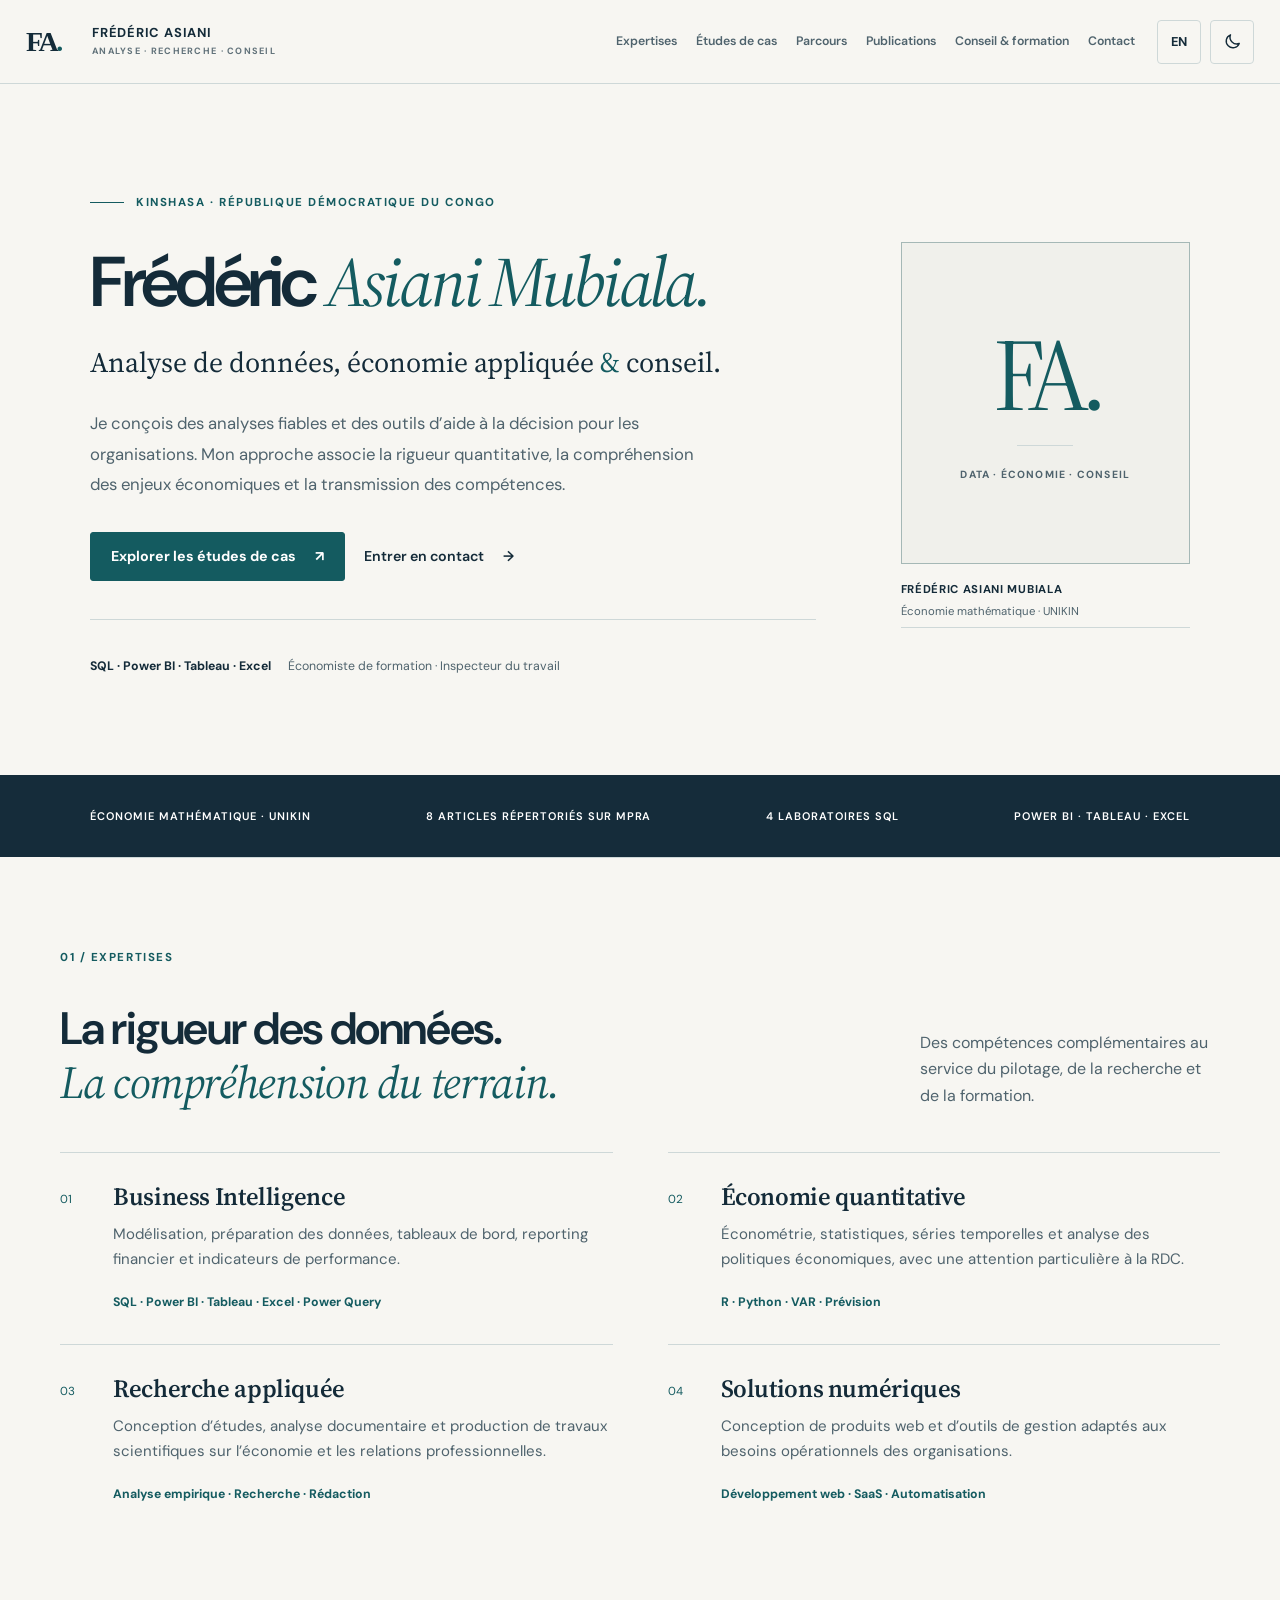
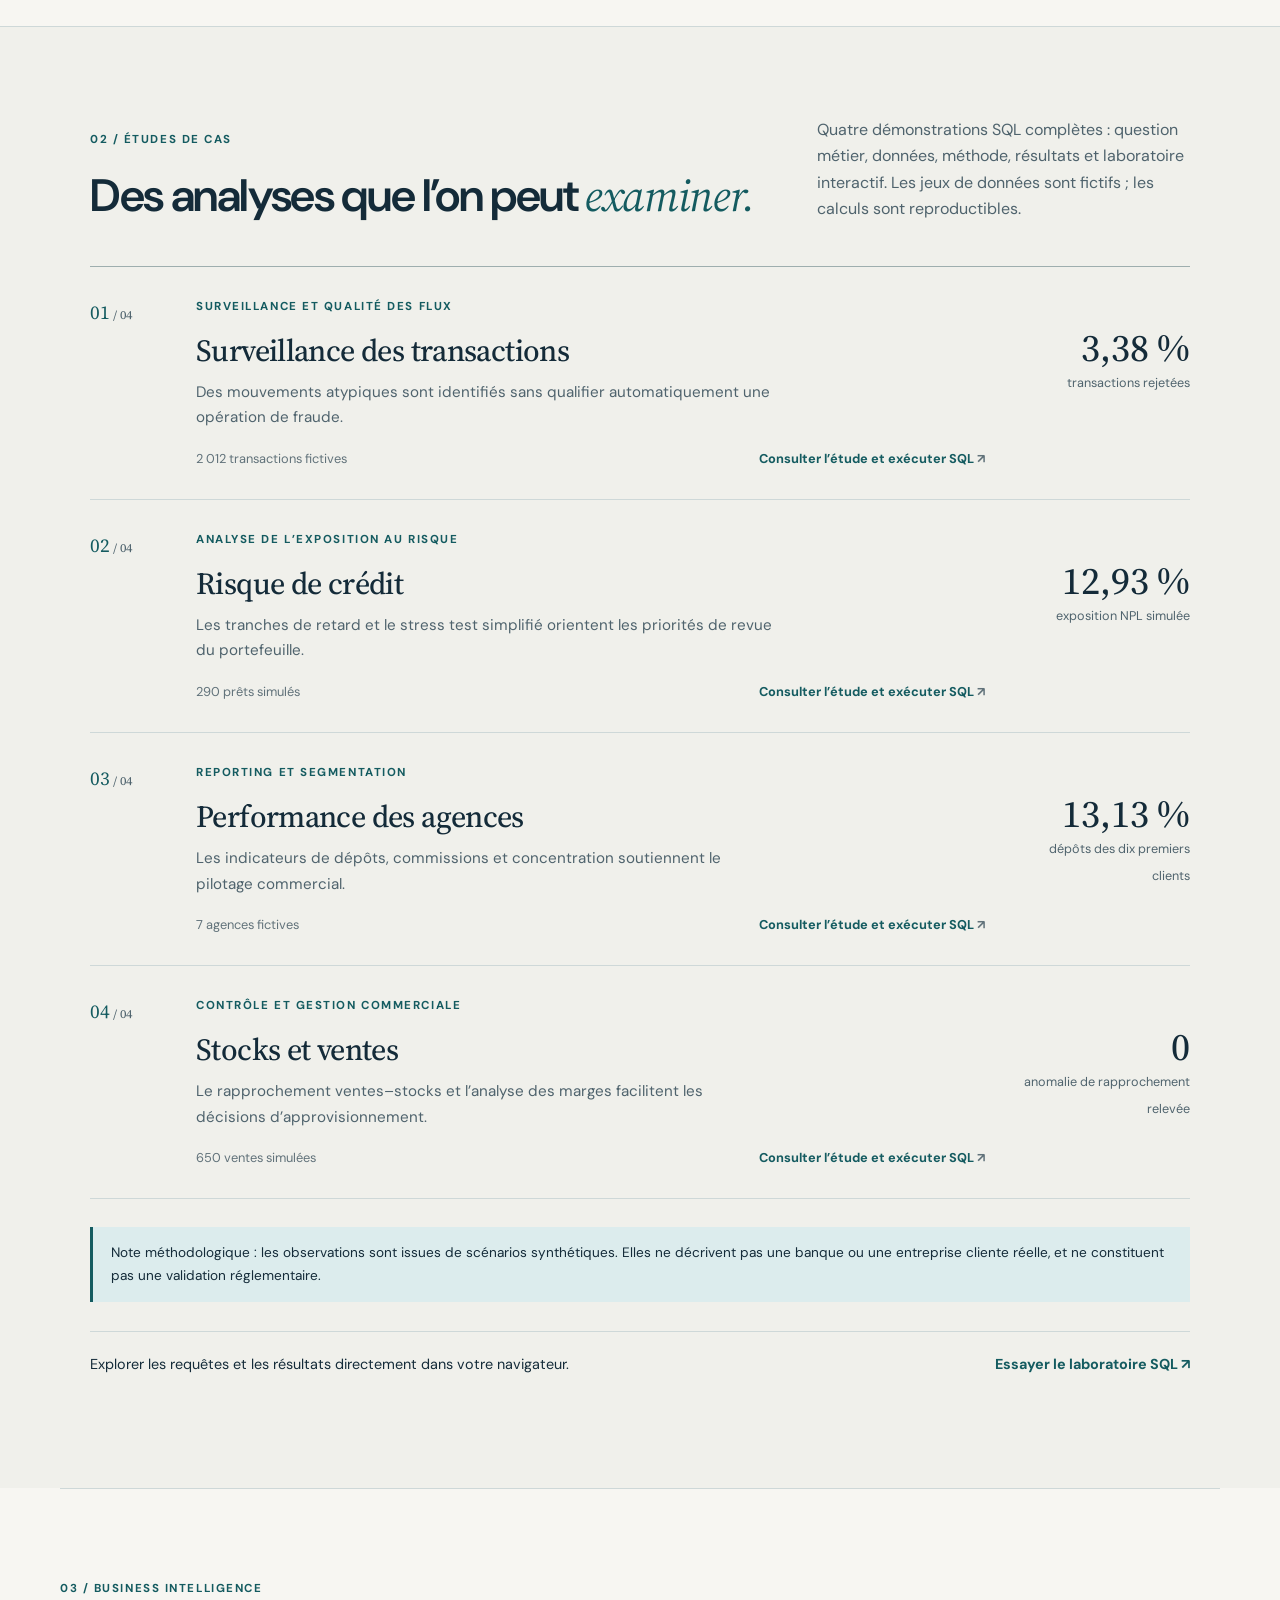
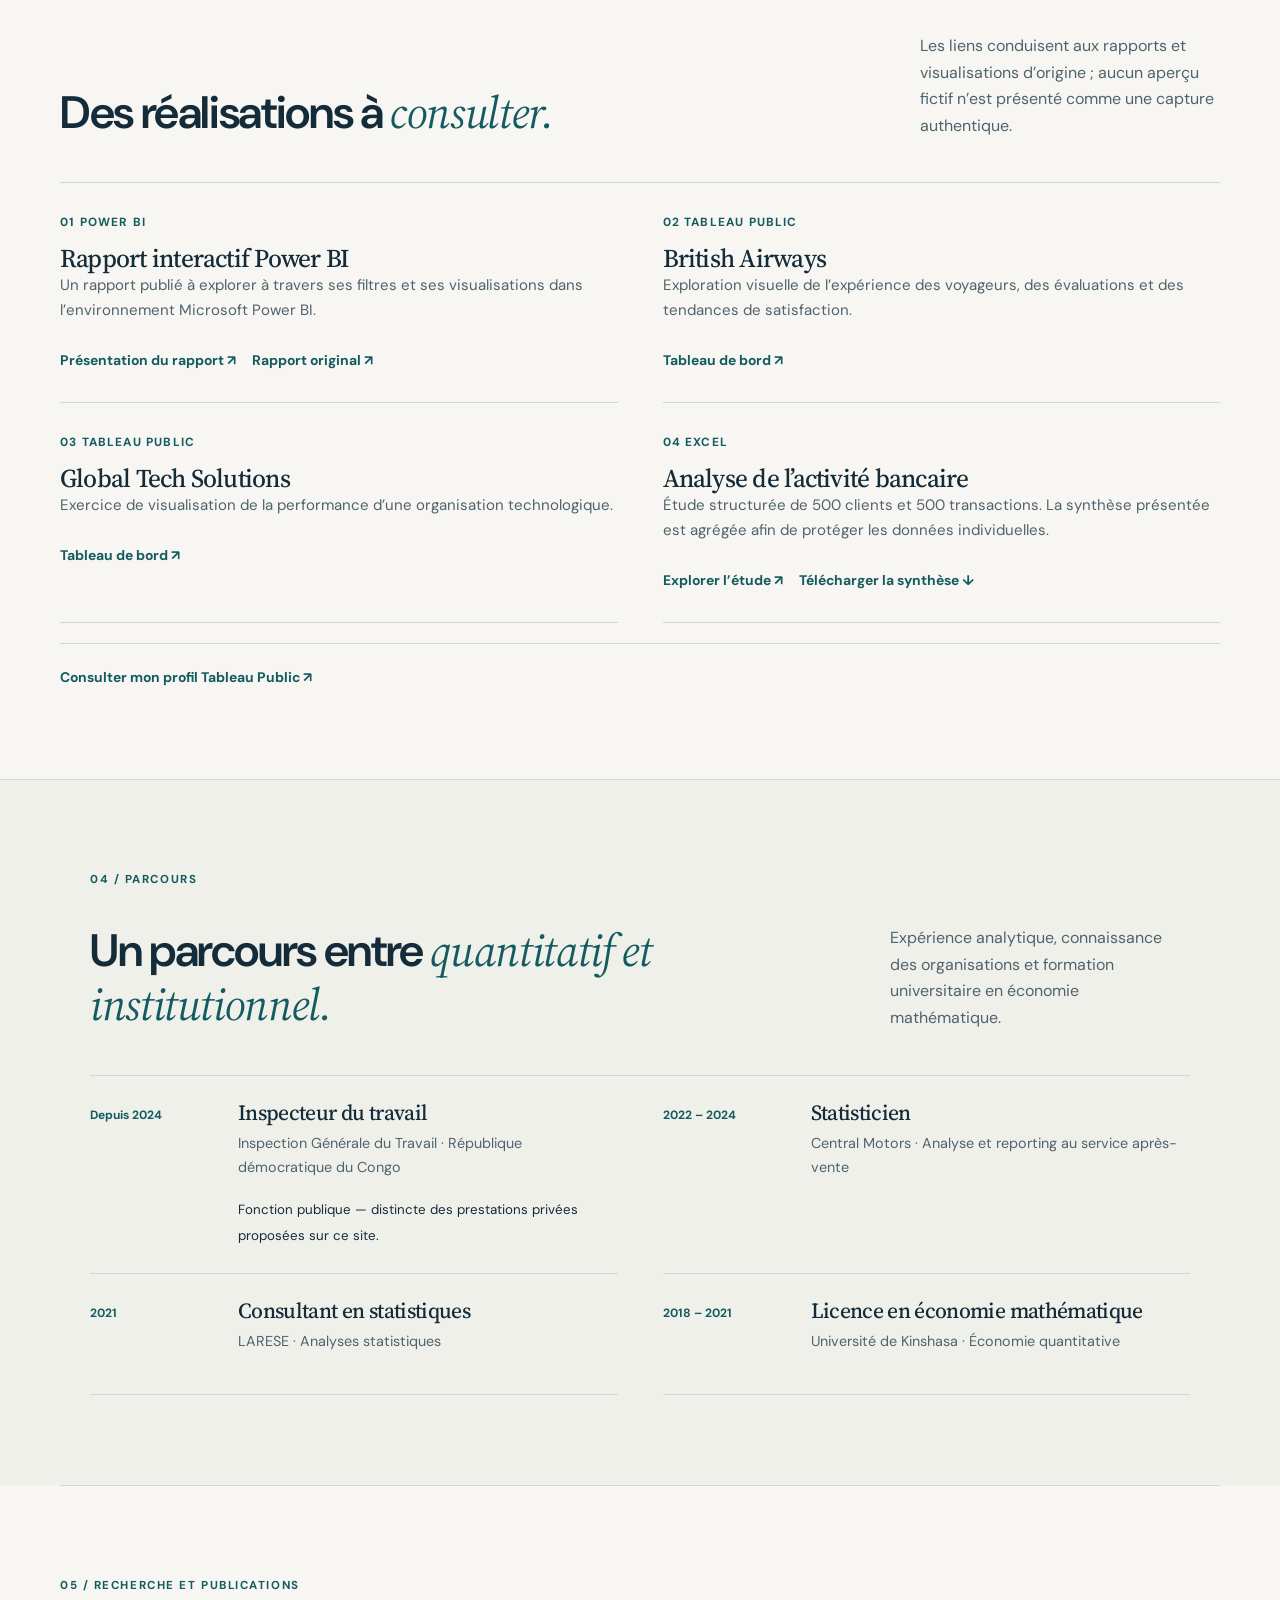
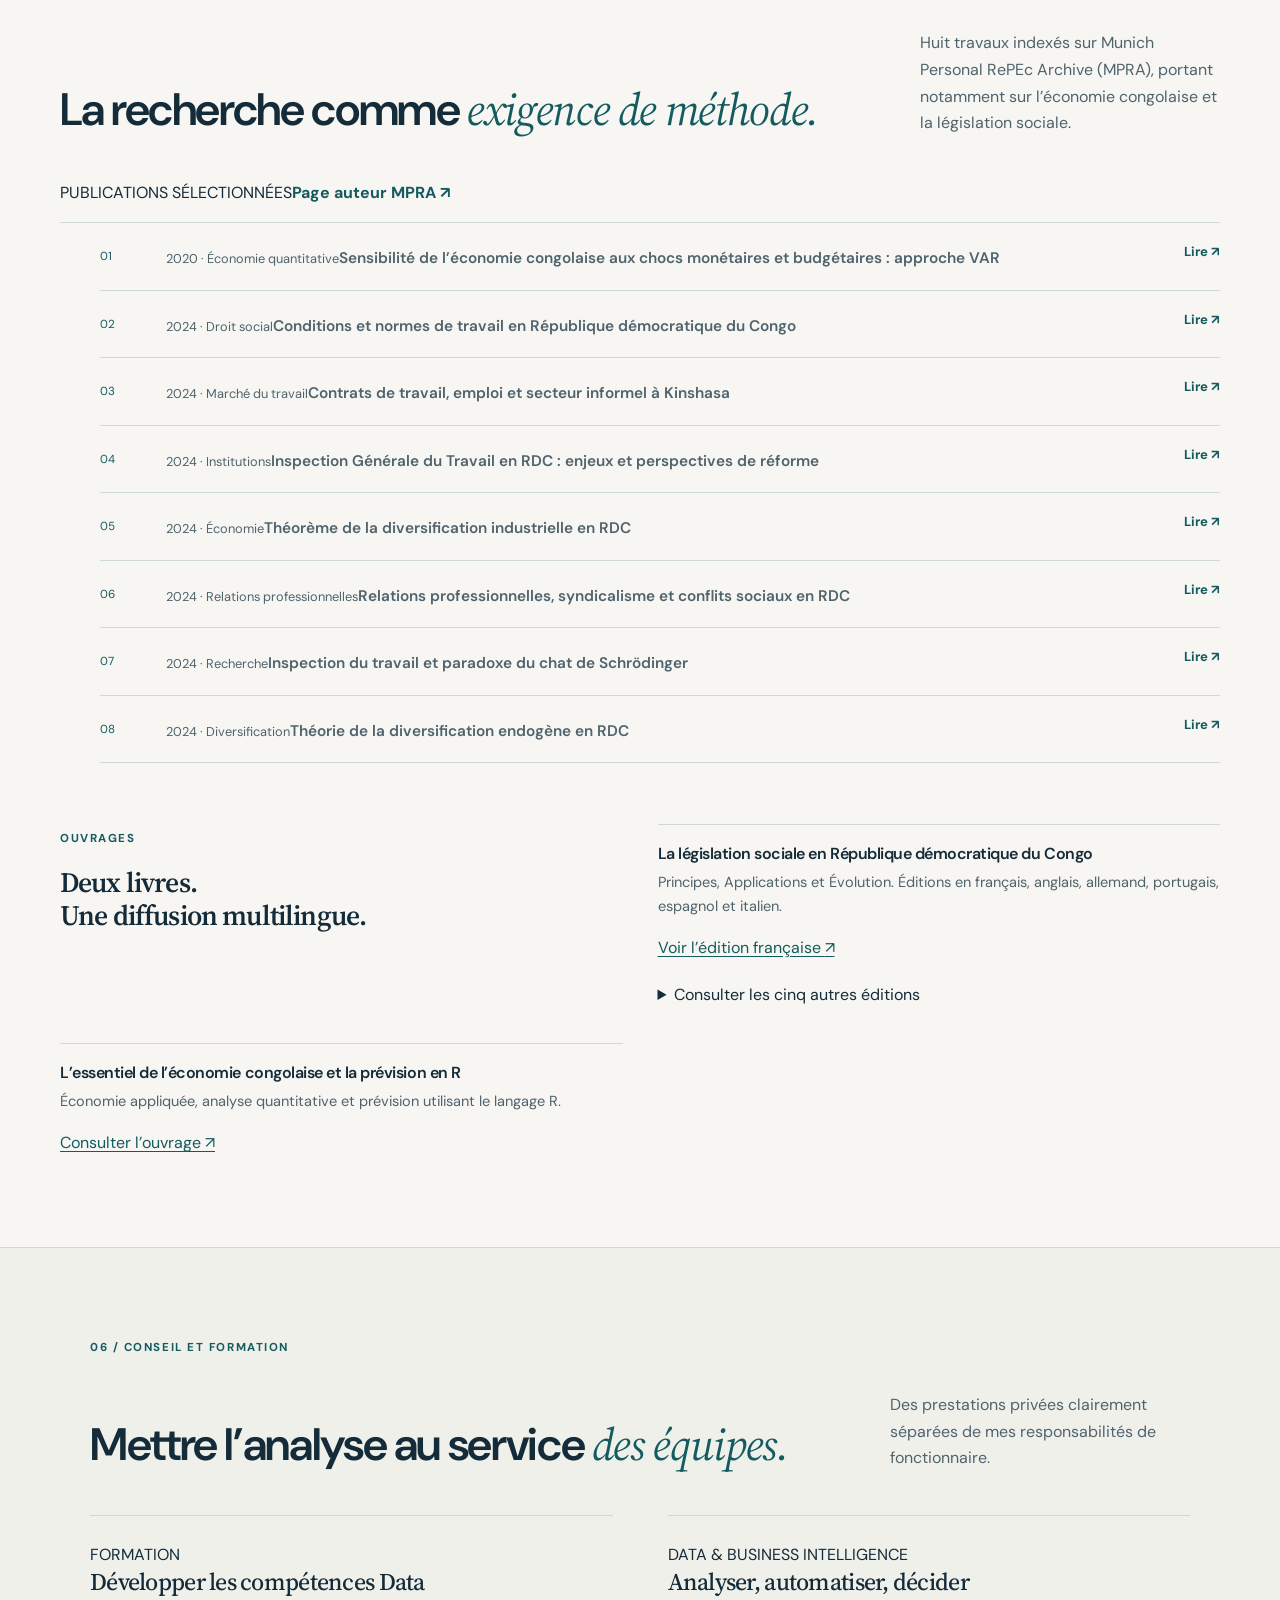
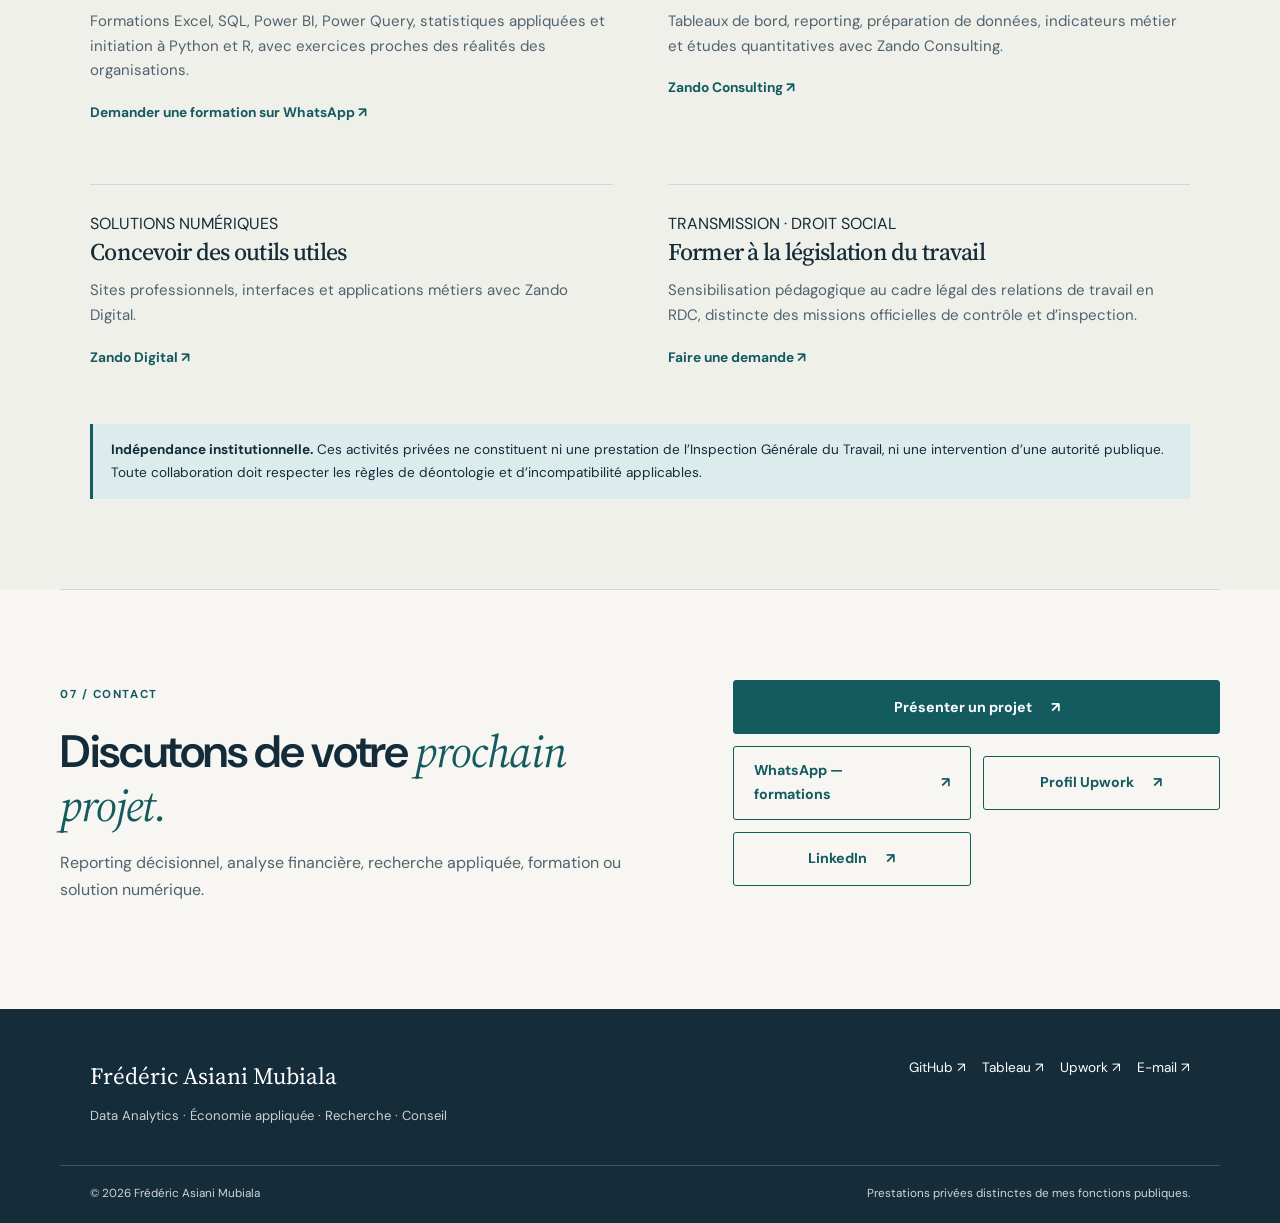
==== commit 8486542e: "deploy: a47528cada3571364b1572a2727a805eaef43ebc" ====
--- a/index.html
+++ b/index.html
@@ -1,110 +1,12 @@
-<!doctype html>
-<html lang="fr">
-<head>
-  <meta charset="utf-8">
-  <meta name="viewport" content="width=device-width, initial-scale=1">
-  <meta name="color-scheme" content="light dark">
-  <title>Frédéric Asiani Mubiala — Data Analyst, économiste & consultant</title>
-  <meta name="description" content="Frédéric Asiani Mubiala, analyste de données et économiste à Kinshasa. Études de cas SQL, Power BI, Tableau, Excel, publications scientifiques et conseil analytique.">
-  <meta name="author" content="Frédéric Asiani Mubiala">
-  <meta name="theme-color" content="#f6f5f1">
-  <link rel="canonical" href="https://frederic-asiani.github.io/">
-  <meta property="og:type" content="website">
-  <meta property="og:locale" content="fr_FR">
-  <meta property="og:title" content="Frédéric Asiani Mubiala — Analyse, économie & conseil">
-  <meta property="og:description" content="Rigueur analytique, recherche économique, études de cas documentées et conseil en données.">
-  <meta property="og:url" content="https://frederic-asiani.github.io/">
-  <meta property="og:image" content="https://avatars.githubusercontent.com/u/135480796?v=4">
-  <meta name="twitter:card" content="summary_large_image">
-  <link rel="preconnect" href="https://fonts.googleapis.com">
-  <link rel="preconnect" href="https://fonts.gstatic.com" crossorigin>
-  <link href="https://fonts.googleapis.com/css2?family=DM+Sans:wght@400;450;500;600;700&family=Libre+Baskerville:wght@400;700&display=swap" rel="stylesheet">
-  <script>/* Définir le thème avant le CSS pour éviter un flash */try{let t=localStorage.getItem('fa-theme');document.documentElement.dataset.theme=(t==='light'||t==='dark')?t:(matchMedia('(prefers-color-scheme: dark)').matches?'dark':'light')}catch(e){document.documentElement.dataset.theme=matchMedia('(prefers-color-scheme: dark)').matches?'dark':'light'}</script>
-  <link rel="stylesheet" href="premium.css">
-  <script defer src="premium.js"></script>
-  <script type="application/ld+json">{"@context":"https://schema.org","@type":"Person","name":"Frédéric Asiani Mubiala","alternateName":"Freddy Asiani","url":"https://frederic-asiani.github.io/","jobTitle":["Data Analyst","Économiste"],"homeLocation":{"@type":"Place","name":"Kinshasa, République démocratique du Congo"},"sameAs":["https://github.com/Frederic-Asiani","https://cd.linkedin.com/in/freddy-asiani/en","https://www.upwork.com/freelancers/~019a6d23b828207a48"]}</script>
-</head>
-<body>
-  <a class="skip-link" href="#contenu">Aller au contenu</a>
-  <header class="site-header" id="haut">
-    <div class="container header-inner">
-      <a class="wordmark" href="#accueil" aria-label="Frédéric Asiani, retour à l'accueil"><span class="wordmark-square">FA</span><span><strong>Frédéric Asiani</strong><small>Économie & analyse de données</small></span></a>
-      <nav id="site-nav" class="nav" aria-label="Navigation principale">
-        <a href="#expertise">Expertises</a><a href="#projets">Projets</a><a href="#parcours">Parcours</a><a href="#recherche">Publications</a><a href="#formations">Conseil</a><a href="#contact">Contact</a>
-      </nav>
-      <div class="header-actions">
-        <button id="theme-toggle" class="theme-toggle" type="button" aria-label="Activer le thème sombre" aria-pressed="false" title="Changer de thème"><svg aria-hidden="true" class="sun" viewBox="0 0 24 24"><circle cx="12" cy="12" r="4"/><path d="M12 2v2m0 16v2M4.9 4.9l1.4 1.4m11.4 11.4 1.4 1.4M2 12h2m16 0h2M4.9 19.1l1.4-1.4M17.7 6.3l1.4-1.4"/></svg><svg aria-hidden="true" class="moon" viewBox="0 0 24 24"><path d="M20.5 14.1A8.5 8.5 0 0 1 9.9 3.5a8.5 8.5 0 1 0 10.6 10.6z"/></svg></button>
-        <button class="menu-button" type="button" aria-controls="site-nav" aria-expanded="false" aria-label="Ouvrir le menu"><span></span><span></span><span></span></button>
-      </div>
-    </div>
-  </header>
-  <main id="contenu">
-    <section class="hero" id="accueil" aria-labelledby="hero-title">
-      <div class="container hero-grid">
-        <div class="hero-copy">
-          <p class="overline"><span class="overline-line" aria-hidden="true"></span> Consultant en analyse de données · Kinshasa, RDC</p>
-          <h1 id="hero-title">Rendre les données <em>utiles aux décisions.</em></h1>
-          <p class="hero-intro">Je suis <strong>Frédéric (Freddy) Asiani Mubiala</strong>, Data Analyst et économiste de formation. J’associe analyse quantitative, compréhension économique et restitution claire pour éclairer les décisions des organisations.</p>
-          <div class="hero-actions"><a class="btn btn-main" href="#projets">Explorer mes travaux <span aria-hidden="true">↗</span></a><a class="btn btn-text" href="#contact">Discuter d’une collaboration <span aria-hidden="true">→</span></a></div>
-          <div class="hero-discipline"><span>SQL · Power BI · Tableau · Excel</span><span>Statistiques · Économétrie · Recherche</span></div>
-        </div>
-        <figure class="portrait"><img src="https://avatars.githubusercontent.com/u/135480796?v=4" width="420" height="420" alt="Portrait public de Frédéric Asiani provenant de son profil GitHub" decoding="async" fetchpriority="high"><figcaption><b>Frédéric Asiani Mubiala</b><span>Data Analyst · Économiste · Auteur</span></figcaption></figure>
-      </div>
-      <div class="container hero-bottom"><p>Analyse indépendante, méthode explicite, résultats vérifiables.</p><a href="#expertise" aria-label="Découvrir les expertises">Découvrir mon approche <span aria-hidden="true">↓</span></a></div>
-    </section>
-    <section class="section" id="expertise" aria-labelledby="expertise-title">
-      <div class="container"><div class="section-heading"><p class="overline">01 / Domaines d’intervention</p><h2 id="expertise-title">Quatre compétences.<br><em>Une même exigence de rigueur.</em></h2><p>De la préparation des données à l’interprétation économique, je privilégie des méthodes documentées et des livrables compréhensibles par les décideurs.</p></div>
-        <div class="expertise-list">
-          <article class="expertise-row"><span class="row-number">01</span><div><h3>Business Intelligence</h3><p>Tableaux de bord de direction, indicateurs de performance, modélisation et analyses commerciales.</p></div><span class="row-tech">Power BI · SQL · Excel</span></article>
-          <article class="expertise-row"><span class="row-number">02</span><div><h3>Analyse financière & reporting</h3><p>Segmentation de clientèle, suivi de transactions, lecture des risques et communication des résultats.</p></div><span class="row-tech">SQL · Power Query · KPI</span></article>
-          <article class="expertise-row"><span class="row-number">03</span><div><h3>Économie quantitative</h3><p>Séries temporelles, économétrie et études appliquées à l’économie congolaise.</p></div><span class="row-tech">R · Python · Statistiques</span></article>
-          <article class="expertise-row"><span class="row-number">04</span><div><h3>Recherche appliquée</h3><p>Analyse documentaire, méthode scientifique, législation sociale et politiques publiques.</p></div><span class="row-tech">Publications · Recherche</span></article>
-        </div>
-      </div>
-    </section>
-    <section class="section section-alt" id="projets" aria-labelledby="projets-title">
-      <div class="container"><div class="section-heading"><p class="overline">02 / Sélection de réalisations</p><h2 id="projets-title">Des travaux à consulter,<br><em>des méthodes à éprouver.</em></h2><p>Études démonstratives et rapports publiés. Chaque lien permet d’accéder à une démonstration, un projet documenté ou une visualisation originale.</p></div>
-        <article class="feature-case">
-          <div class="case-overview"><p class="micro">Étude principale · SQL interactif / 01</p><h3>Surveillance de transactions</h3><p><b>Problème :</b> identifier des opérations inhabituelles dans un flux transactionnel, sans confondre signal et preuve de fraude.</p><dl class="case-dl"><div><dt>Jeu de données</dt><dd>2 012 opérations simulées</dd></div><div><dt>Méthode</dt><dd>Requêtes SQLite, regroupements, contrôles de vélocité</dd></div><div><dt>Livrable</dt><dd>6 analyses reproductibles exécutables en ligne</dd></div></dl><p class="method-note">Données intégralement synthétiques ; aucune conclusion ne concerne une banque réelle.</p><a class="arrow-link" href="projets/01-surveillance-transactions/index.html">Ouvrir le laboratoire SQL <span aria-hidden="true">↗</span></a></div>
-          <div class="case-visual" aria-label="Aperçu typographique de la démarche SQL"><div class="visual-top"><span>01 / ANALYSE TRANSACTIONNELLE</span><span>SQLite</span></div><div class="visual-code" aria-hidden="true"><span class="code-keyword">SELECT</span> canal, <span class="code-keyword">COUNT</span>(*)<br> <span class="code-keyword">FROM</span> transactions<br> <span class="code-keyword">GROUP BY</span> canal;<div class="code-rule"></div><div class="code-caption">EXPLORER · CONTRÔLER · INTERPRÉTER</div></div><p class="visual-disclaimer">Schéma éditorial illustratif — ouvrir le projet pour consulter les requêtes réelles.</p></div>
-        </article>
-        <div class="case-grid">
-          <article class="small-case"><div class="small-case-top"><span>SQL / 02</span><span class="case-type">Finance</span></div><h3>Qualité du portefeuille de crédit</h3><p>Retards de remboursement, concentrations et stress test pédagogique sur 290 prêts fictifs.</p><p class="small-case-method">SQLite · Cohortes · NPL · ECL simplifiée</p><a class="arrow-link" href="projets/02-risque-credit/index.html">Exécuter les analyses <span aria-hidden="true">↗</span></a></article>
-          <article class="small-case"><div class="small-case-top"><span>SQL / 03</span><span class="case-type">Banque</span></div><h3>Agences & segmentation clients</h3><p>Explorer l’activité commerciale et les dépôts dans un réseau de 7 agences fictives.</p><p class="small-case-method">SQLite · Segmentation · Commissions</p><a class="arrow-link" href="projets/03-agences-clientele/index.html">Exécuter les analyses <span aria-hidden="true">↗</span></a></article>
-          <article class="small-case"><div class="small-case-top"><span>SQL / 04</span><span class="case-type">Commerce</span></div><h3>Stocks & ventes commerciales</h3><p>Analyser les marges et les besoins de réapprovisionnement de 3 magasins et 650 ventes simulées.</p><p class="small-case-method">SQLite · Stocks · Marges · Alertes</p><a class="arrow-link" href="projets/04-stocks-commerce/index.html">Exécuter les analyses <span aria-hidden="true">↗</span></a></article>
-        </div>
-        <div class="discipline-divider" id="bi"><span>Business Intelligence & visualisation</span><span>Trois supports de restitution</span></div>
-        <div class="work-rows" id="tableau">
-          <article class="work-row"><div class="work-symbol">BI</div><div><p class="micro">Power BI · Tableau de bord public</p><h3>Rapport interactif Power BI</h3><p>Explorer des indicateurs avec filtres et vues interactives via le rapport publié.</p></div><div class="work-links"><a href="projets/06-powerbi/index.html">Étude de cas ↗</a><a href="https://app.powerbi.com/view?r=eyJrIjoiYWExMDlhM2MtM2ZlNi00NTA0LTg5NTYtYmNmMjgyN2I0ZjVjIiwidCI6IjFjOTRjYTlhLThkOTgtNGQxMC05OTQ0LTZmZjU4NGNjODBlNyJ9" target="_blank" rel="noopener noreferrer">Rapport original ↗</a></div></article>
-          <article class="work-row"><div class="work-symbol">TB</div><div><p class="micro">Tableau Public · Expérience passagers</p><h3>British Airways — retours voyageurs</h3><p>Visualisation des évaluations, des tendances et des comparaisons dans Tableau.</p></div><div class="work-links"><a href="https://public.tableau.com/views/ProjetbritishAirWays/Tableaudebord1?:language=fr-FR&amp;:display_count=n&amp;:origin=viz_share_link" target="_blank" rel="noopener noreferrer">Voir sur Tableau ↗</a></div></article>
-          <article class="work-row"><div class="work-symbol">XL</div><div><p class="micro">Excel · Étude bancaire agrégée</p><h3>Performance d’un réseau bancaire</h3><p>Segmenter 500 clients et étudier 500 transactions dans une synthèse anonymisée couvrant 20 agences. Origine réelle ou fictive non établie.</p></div><div class="work-links"><a href="projets/05-analyse-bancaire-excel/index.html">Méthodologie ↗</a><a href="projets/05-analyse-bancaire-excel/Banque_Synthese_Anonymisee.xlsx" download>Télécharger la synthèse ↓</a></div></article>
-          <article class="work-row"><div class="work-symbol">TB</div><div><p class="micro">Tableau Public · Performance</p><h3>Global Tech Solutions</h3><p>Étude visuelle d’indicateurs organisationnels. Consultez la publication Tableau originale.</p></div><div class="work-links"><a href="https://public.tableau.com/views/GlobalTechSolutions_17383775965590/Tableaudebord1?:language=fr-FR&amp;:display_count=n&amp;:origin=viz_share_link" target="_blank" rel="noopener noreferrer">Voir sur Tableau ↗</a></div></article>
-        </div>
-        <p class="end-note">Les démonstrations SQL utilisent des données fictives. Les interfaces Power BI et Tableau s’ouvrent depuis les plateformes de publication d’origine. Aucune capture fictive n’est présentée comme un résultat réel.</p>
-      </div>
-    </section>
-    <section class="section" id="parcours" aria-labelledby="parcours-title"><div class="container split-section"><div><p class="overline">03 / Expérience & formation</p><h2 id="parcours-title">Un parcours entre analyse,<br><em>économie et service public.</em></h2><p class="section-lede">Cette double culture technique et institutionnelle apporte une lecture quantitative des problématiques économiques et sociales.</p></div><div class="timeline">
-      <article><span class="year">Depuis 2024</span><div><h3>Inspecteur du travail · Inspection Générale du Travail</h3><p>Contrôle de l’application de la législation sociale en République démocratique du Congo. Fonction publique distincte de mes prestations privées.</p></div></article>
-      <article><span class="year">2022 — 2024</span><div><h3>Statisticien · Central Motors</h3><p>Analyses statistiques et reporting pour le service après-vente.</p></div></article>
-      <article><span class="year">2018 — 2021</span><div><h3>Licence · Économie mathématique</h3><p>Université de Kinshasa, économie quantitative, méthodes mathématiques et statistiques.</p></div></article>
-      <article><span class="year">2015 — 2018</span><div><h3>Graduat · Sciences économiques</h3><p>Université de Kinshasa.</p></div></article>
-      <article><span class="year">Activité privée</span><div><h3>Market Group RDC</h3><p>Projets de formation, solutions numériques et accompagnement analytique.</p></div></article>
-    </div></div></section>
-    <section class="section section-alt" id="recherche" aria-labelledby="research-title"><div class="container"><div class="section-heading"><p class="overline">04 / Recherche & publications</p><h2 id="research-title">L’analyse appliquée,<br><em>prolongée par la recherche.</em></h2><p>Huit textes répertoriés sur MPRA, des travaux de macroéconomie, d’emploi, d’institutions et de diversification économique.</p></div><div class="research-layout"><div class="research-spotlight"><p class="micro">Publication sélectionnée · 2020</p><h3>La sensibilité de l’économie congolaise face aux chocs monétaire et budgétaire</h3><p>Approche par modèle VAR standard, à l’articulation entre économie quantitative et politique économique.</p><a class="arrow-link" href="https://mpra.ub.uni-muenchen.de/101255/" target="_blank" rel="noopener noreferrer">Consulter sur MPRA <span aria-hidden="true">↗</span></a><div class="publication-id">MPRA 101255</div></div><div class="pub-panel"><label for="search-pubs">Chercher dans mes huit travaux</label><input id="search-pubs" type="search" placeholder="Ex. travail, diversification, VAR…" autocomplete="off"><ol id="pub-list" class="pub-list">
-      <li class="pub"><span>2020 · 101255</span><a href="https://mpra.ub.uni-muenchen.de/101255/" target="_blank" rel="noopener noreferrer">La sensibilité de l’économie congolaise face aux chocs monétaire et budgétaire : une approche en modèle VAR standard ↗</a></li>
-      <li class="pub"><span>2024 · 121254</span><a href="https://mpra.ub.uni-muenchen.de/121254/" target="_blank" rel="noopener noreferrer">Analyse des conditions et normes de travail en RDC : défis et perspectives d’amélioration ↗</a></li>
-      <li class="pub"><span>2024 · 121276</span><a href="https://mpra.ub.uni-muenchen.de/121276/" target="_blank" rel="noopener noreferrer">Analyse des contrats de travail et de l’emploi à Kinshasa : secteur informel et perspectives ↗</a></li>
-      <li class="pub"><span>2024 · 121371</span><a href="https://mpra.ub.uni-muenchen.de/121371/" target="_blank" rel="noopener noreferrer">L’Inspection Générale du Travail en RDC : enjeux, défis et perspectives de réforme ↗</a></li>
-      <li class="pub"><span>2024 · 121440</span><a href="https://mpra.ub.uni-muenchen.de/121440/" target="_blank" rel="noopener noreferrer">Théorème de la diversification industrielle en RDC : analyse théorique et mathématique ↗</a></li>
-      <li class="pub"><span>2024 · 121626</span><a href="https://mpra.ub.uni-muenchen.de/121626/" target="_blank" rel="noopener noreferrer">Relations professionnelles, syndicalisme et conflits sociaux dans le capitalisme en RDC ↗</a></li>
-      <li class="pub"><span>2024 · 122269</span><a href="https://mpra.ub.uni-muenchen.de/122269/" target="_blank" rel="noopener noreferrer">Inspection Générale du Travail et paradoxe du chat de Schrödinger : dualité dans l’application des normes ↗</a></li>
-      <li class="pub"><span>2024 · 122276</span><a href="https://mpra.ub.uni-muenchen.de/122276/" target="_blank" rel="noopener noreferrer">Théorie de la diversification endogène en RDC ↗</a></li>
-      </ol><p id="empty-pubs" class="empty hide" role="status">Aucune publication ne correspond à cette recherche.</p><a class="all-research" href="https://mpra.ub.uni-muenchen.de/view/people/ASIANI%3D3AFreddy%3D3A%3D3A.eprintid.html" target="_blank" rel="noopener noreferrer">Répertoire MPRA de l’auteur ↗</a></div></div>
-      <div class="books" id="livres"><div class="books-heading"><p class="overline">Bibliographie</p><h3>Deux ouvrages, dont un traduit en six langues.</h3></div><div class="books-list"><article><p class="micro">Économie · 2020</p><h4>L’essentiel de l’économie congolaise et la prévision en R</h4><p>ISBN 9786202537438</p><a href="https://www.bol.com/be/fr/p/l-essentiel-de-l-economie-congolaise-et-la-prevision-en-r/9300000009559473/" target="_blank" rel="noopener noreferrer">Notice bibliographique ↗</a></article><article><p class="micro">Droit social · Six éditions linguistiques</p><h4>La législation sociale en République démocratique du Congo</h4><p>Éditions en français, anglais, allemand, portugais, espagnol et italien.</p><details><summary>Consulter les six éditions</summary><div class="language-links"><a href="https://www.morawa.at/detail/ISBN-9786206705239/Asiani-Mubiala-Freddy/La-L%C3%A9gislation-Sociale-en-R%C3%A9publique-D%C3%A9mocratique-du-Congo" target="_blank" rel="noopener noreferrer">Français ↗</a><a href="https://www.foyles.co.uk/book/social-legislation-in-the-democratic-republic-of-congo/freddy-asiani-mubiala/9786208105891" target="_blank" rel="noopener noreferrer">English ↗</a><a href="https://www.morawa.at/detail/ISBN-9786208105884/Asiani-Mubiala-Freddy/Die-Sozialgesetzgebung-in-der-Demokratischen-Republik-Kongo" target="_blank" rel="noopener noreferrer">Deutsch ↗</a><a href="https://www.hatchards.co.uk/book/legisla-o-social-na-rep-blica-democr-tica-do-congo/freddy-asiani-mubiala/9786208105839" target="_blank" rel="noopener noreferrer">Português ↗</a><a href="https://www.morawa.at/detail/ISBN-9786208105914/Asiani-Mubiala-Freddy/Legislaci%C3%B3n-social-en-la-Rep%C3%BAblica-Democr%C3%A1tica-del-Congo" target="_blank" rel="noopener noreferrer">Español ↗</a><a href="https://www.morawa.at/detail/ISBN-9786208105907/Asiani-Mubiala-Freddy/La-legislazione-sociale-nella-Repubblica-Democratica-del-Congo" target="_blank" rel="noopener noreferrer">Italiano ↗</a></div></details></article></div></div>
-      </div></section>
-    <section class="section" id="formations" aria-labelledby="formations-title"><div class="container split-section"><div><p class="overline">05 / Conseil & transmission</p><h2 id="formations-title">Faire progresser les équipes.<br><em>Structurer les décisions.</em></h2><p class="section-lede">Prestations privées proposées dans un cadre indépendant de mes fonctions administratives.</p><div class="disclosure"><b>Indépendance professionnelle</b><p>Mes formations et missions de conseil sont menées à titre privé. Elles n’engagent ni ne représentent officiellement l’Inspection Générale du Travail.</p></div></div><div class="services"><article><span>01</span><div><h3>Data analytics & reporting</h3><p>Indicateurs, tableaux de bord, analyses ponctuelles et automatisation des processus de reporting.</p><a href="https://consulting.marketgroup.pro" target="_blank" rel="noopener noreferrer">Zando Consulting ↗</a></div></article><article><span>02</span><div><h3>Formation & accompagnement</h3><p>Excel avancé, Power Query, SQL, Power BI, statistiques et initiation à Python ou R.</p><a href="https://consulting.marketgroup.pro" target="_blank" rel="noopener noreferrer">Voir les formations ↗</a></div></article><article><span>03</span><div><h3>Développement numérique</h3><p>Sites professionnels et applications métiers par les activités de Zando Digital.</p><a href="https://digital.marketgroup.pro" target="_blank" rel="noopener noreferrer">Zando Digital ↗</a></div></article><article><span>04</span><div><h3>Freelance international</h3><p>Livrables et interventions à distance autour de SQL, Excel, Tableau et Power BI.</p><a href="https://www.upwork.com/freelancers/~019a6d23b828207a48" target="_blank" rel="noopener noreferrer">Profil Upwork ↗</a></div></article></div></div></section>
-    <section class="contact-section" id="contact" aria-labelledby="contact-title"><div class="container contact-grid"><div><p class="overline">06 / Contact</p><h2 id="contact-title">Parlons de votre<br><em>prochain enjeu analytique.</em></h2><p>Pour une mission de reporting, une étude ou un parcours de formation, présentez brièvement votre contexte et vos objectifs.</p></div><div class="contact-options"><a href="mailto:freddyasiani1@gmail.com?subject=Proposition%20de%20collaboration%20-%20Data%20Analytics"><span>E-mail professionnel</span><b>Écrire à Frédéric <span aria-hidden="true">↗</span></b></a><a href="https://www.upwork.com/freelancers/~019a6d23b828207a48" target="_blank" rel="noopener noreferrer"><span>Missions internationales</span><b>Profil Upwork <span aria-hidden="true">↗</span></b></a><a href="https://cd.linkedin.com/in/freddy-asiani/en" target="_blank" rel="noopener noreferrer"><span>Échanger sur mon parcours</span><b>Profil LinkedIn <span aria-hidden="true">↗</span></b></a><a href="https://wa.me/243820249705?text=Bonjour%20Fr%C3%A9d%C3%A9ric%2C%20je%20souhaite%20discuter%20d%27une%20collaboration." target="_blank" rel="noopener noreferrer"><span>Conseil et formations</span><b>WhatsApp <span aria-hidden="true">↗</span></b></a></div></div></section>
-  </main>
-  <footer class="site-footer"><div class="container footer-inner"><p><b>Frédéric Asiani Mubiala</b><span>Data Analyst · Économiste · Kinshasa, RDC</span></p><p>© <span id="year">2026</span> · Travail indépendant et publications personnelles</p><a href="#haut">Retour en haut ↑</a></div></footer>
-</body>
-</html>
+<!DOCTYPE html>
+<html lang="fr"><head><meta charset="utf-8"/><meta content="width=device-width,initial-scale=1" name="viewport"/><title>Frédéric Asiani Mubiala | Data Analyst, économiste et consultant</title><meta content="Consultant en Data Analytics, BI et économie appliquée à Kinshasa. Projets SQL interactifs, Power BI, Tableau, Excel, publications scientifiques et formations." name="description"/><meta content="#f7f6f2" id="theme-color-meta" name="theme-color"/><link href="https://frederic-asiani.github.io/" rel="canonical"/><link href="assets/favicon.svg" rel="icon" type="image/svg+xml"/><script>(function(){try{const p=localStorage.getItem('asiani-color-theme');const t=p==='dark'||p==='light'?p:(window.matchMedia('(prefers-color-scheme: dark)').matches?'dark':'light');document.documentElement.setAttribute('data-theme',t);document.documentElement.style.colorScheme=t;const m=document.querySelector('meta[name=theme-color]');if(m)m.content=t==='dark'?'#0d1923':'#f7f6f2';}catch(e){const t=window.matchMedia('(prefers-color-scheme: dark)').matches?'dark':'light';document.documentElement.setAttribute('data-theme',t);document.documentElement.style.colorScheme=t;const m=document.querySelector('meta[name=theme-color]');if(m)m.content=t==='dark'?'#0d1923':'#f7f6f2';}})();</script><link href="styles.css" rel="stylesheet"/><meta content="website" property="og:type"/><meta content="Frédéric Asiani Mubiala | Data Analyst, économiste et consultant" property="og:title"/><meta content="Consultant en Data Analytics, BI et économie appliquée à Kinshasa. Projets SQL interactifs, Power BI, Tableau, Excel, publications scientifiques et formations." property="og:description"/><meta content="https://avatars.githubusercontent.com/u/135480796?v=4" property="og:image"/><meta content="summary" name="twitter:card"/></head><body><a class="skip-link" href="#contenu">Aller au contenu</a><header class="site-header"><div class="site-header-inner"><a aria-label="Frédéric Asiani, accueil" class="wordmark" href="index.html"><span class="wordmark-symbol">FA<span class="wordmark-square">.</span></span><span class="wordmark-name">FRÉDÉRIC ASIANI<small>ANALYSE · RECHERCHE · CONSEIL</small></span></a><nav aria-label="Navigation principale" class="site-nav" id="site-nav"><a href="index.html#expertises">Expertises</a><a href="index.html#etudes">Études de cas</a><a href="index.html#parcours">Parcours</a><a href="index.html#publications">Publications</a><a href="index.html#conseil">Conseil &amp; formation</a><a href="index.html#contact">Contact</a></nav><div class="header-actions"><a aria-label="Switch to English" class="language-switch" href="en/index.html" lang="en">EN</a><button aria-label="Activer le thème sombre" aria-pressed="false" class="theme-toggle" id="theme-toggle" type="button"><svg aria-hidden="true" class="theme-sun" fill="none" height="20" stroke="currentColor" stroke-linecap="round" stroke-linejoin="round" stroke-width="1.75" viewbox="0 0 24 24" width="20"><circle cx="12" cy="12" r="4"></circle><path d="M12 2v2m0 16v2M4.93 4.93l1.42 1.42m11.3 11.3 1.42 1.42M2 12h2m16 0h2M4.93 19.07l1.42-1.42m11.3-11.3 1.42-1.42"></path></svg><svg aria-hidden="true" class="theme-moon" fill="none" height="20" stroke="currentColor" stroke-linecap="round" stroke-linejoin="round" stroke-width="1.75" viewbox="0 0 24 24" width="20"><path d="M20.5 14.5A8.5 8.5 0 019.5 3.5a8.5 8.5 0 1011 11z"></path></svg></button><button aria-controls="site-nav" aria-expanded="false" aria-label="Ouvrir le menu" class="menu-button" id="menu-button" type="button"><span></span><span></span><span></span></button></div></div></header><main id="contenu">
+<section aria-labelledby="hero-title" class="hero container" id="accueil"><div class="hero-copy"><p class="kicker"><span class="kicker-line"></span>KINSHASA · RÉPUBLIQUE DÉMOCRATIQUE DU CONGO</p><h1 id="hero-title">Frédéric <em>Asiani Mubiala.</em></h1><p class="hero-specialty">Analyse de données, économie appliquée <span class="amp">&amp;</span> conseil.</p><p class="hero-intro">Je conçois des analyses fiables et des outils d’aide à la décision pour les organisations. Mon approche associe la rigueur quantitative, la compréhension des enjeux économiques et la transmission des compétences.</p><div class="hero-actions"><a class="action-primary" href="#etudes">Explorer les études de cas <span aria-hidden="true">↗</span></a><a class="action-text" href="#contact">Entrer en contact <span aria-hidden="true">→</span></a></div><div class="hero-assurance"><span>SQL · Power BI · Tableau · Excel</span><span>Économiste de formation · Inspecteur du travail</span></div></div><aside aria-label="Présentation professionnelle" class="hero-portrait"><div class="portrait-inner"><img alt="Photographie publique du profil GitHub de Frédéric Asiani Mubiala" height="480" loading="eager" decoding="async" src="https://avatars.githubusercontent.com/u/135480796?v=4" width="480"/><div aria-hidden="true" class="portrait-fallback"><span class="portrait-initials">FA<span class="portrait-point">.</span></span><span class="portrait-fallback-rule"></span><span class="portrait-fallback-caption">DATA · ÉCONOMIE · CONSEIL</span></div></div><div class="portrait-caption"><span>FRÉDÉRIC ASIANI MUBIALA</span><span>Économie mathématique · UNIKIN</span></div><p class="portrait-note">Portrait issu du profil GitHub public</p></aside></section>
+<div class="credential-strip"><div class="container credential-inner"><span>ÉCONOMIE MATHÉMATIQUE · UNIKIN</span><span>8 ARTICLES RÉPERTORIÉS SUR MPRA</span><span>4 LABORATOIRES SQL</span><span>POWER BI · TABLEAU · EXCEL</span></div></div>
+<section class="section container" id="expertises"><div class="section-heading"><span class="section-number">01 / EXPERTISES</span><h2>La rigueur des données.<br/><em>La compréhension du terrain.</em></h2><p>Des compétences complémentaires au service du pilotage, de la recherche et de la formation.</p></div><div class="expertise-layout"><article class="expertise-item"><span class="expertise-n">01</span><div><h3>Business Intelligence</h3><p>Modélisation, préparation des données, tableaux de bord, reporting financier et indicateurs de performance.</p><span class="skill-line">SQL · Power BI · Tableau · Excel · Power Query</span></div></article><article class="expertise-item"><span class="expertise-n">02</span><div><h3>Économie quantitative</h3><p>Économétrie, statistiques, séries temporelles et analyse des politiques économiques, avec une attention particulière à la RDC.</p><span class="skill-line">R · Python · VAR · Prévision</span></div></article><article class="expertise-item"><span class="expertise-n">03</span><div><h3>Recherche appliquée</h3><p>Conception d’études, analyse documentaire et production de travaux scientifiques sur l’économie et les relations professionnelles.</p><span class="skill-line">Analyse empirique · Recherche · Rédaction</span></div></article><article class="expertise-item"><span class="expertise-n">04</span><div><h3>Solutions numériques</h3><p>Conception de produits web et d’outils de gestion adaptés aux besoins opérationnels des organisations.</p><span class="skill-line">Développement web · SaaS · Automatisation</span></div></article></div></section>
+<section class="section band" id="etudes"><div class="container"><div class="section-heading section-heading-wide"><div><span class="section-number">02 / ÉTUDES DE CAS</span><h2>Des analyses que l’on peut <em>examiner.</em></h2></div><p>Quatre démonstrations SQL complètes : question métier, données, méthode, résultats et laboratoire interactif. Les jeux de données sont fictifs ; les calculs sont reproductibles.</p></div><div class="case-list"><article class="case-row"><div class="case-index">01<span> / 04</span></div><div class="case-content"><p class="eyebrow">Surveillance et qualité des flux</p><h3>Surveillance des transactions</h3><p>Des mouvements atypiques sont identifiés sans qualifier automatiquement une opération de fraude.</p><div class="case-foot"><span>2 012 transactions fictives</span><a href="projets/01-surveillance-transactions/index.html">Consulter l’étude et exécuter SQL <span aria-hidden="true">↗</span></a></div></div><div class="case-stat"><strong>3,38 %</strong><span>transactions rejetées</span></div></article><article class="case-row"><div class="case-index">02<span> / 04</span></div><div class="case-content"><p class="eyebrow">Analyse de l’exposition au risque</p><h3>Risque de crédit</h3><p>Les tranches de retard et le stress test simplifié orientent les priorités de revue du portefeuille.</p><div class="case-foot"><span>290 prêts simulés</span><a href="projets/02-risque-credit/index.html">Consulter l’étude et exécuter SQL <span aria-hidden="true">↗</span></a></div></div><div class="case-stat"><strong>12,93 %</strong><span>exposition NPL simulée</span></div></article><article class="case-row"><div class="case-index">03<span> / 04</span></div><div class="case-content"><p class="eyebrow">Reporting et segmentation</p><h3>Performance des agences</h3><p>Les indicateurs de dépôts, commissions et concentration soutiennent le pilotage commercial.</p><div class="case-foot"><span>7 agences fictives</span><a href="projets/03-agences-clientele/index.html">Consulter l’étude et exécuter SQL <span aria-hidden="true">↗</span></a></div></div><div class="case-stat"><strong>13,13 %</strong><span>dépôts des dix premiers clients</span></div></article><article class="case-row"><div class="case-index">04<span> / 04</span></div><div class="case-content"><p class="eyebrow">Contrôle et gestion commerciale</p><h3>Stocks et ventes</h3><p>Le rapprochement ventes–stocks et l’analyse des marges facilitent les décisions d’approvisionnement.</p><div class="case-foot"><span>650 ventes simulées</span><a href="projets/04-stocks-commerce/index.html">Consulter l’étude et exécuter SQL <span aria-hidden="true">↗</span></a></div></div><div class="case-stat"><strong>0</strong><span>anomalie de rapprochement relevée</span></div></article></div><p class="disclosure">Note méthodologique : les observations sont issues de scénarios synthétiques. Elles ne décrivent pas une banque ou une entreprise cliente réelle, et ne constituent pas une validation réglementaire.</p><div class="case-tools"><span>Explorer les requêtes et les résultats directement dans votre navigateur.</span><a class="inline-link" href="projets/01-surveillance-transactions/index.html#atelier-sql">Essayer le laboratoire SQL <span aria-hidden="true">↗</span></a></div></div></section>
+<section class="section container" id="realisations"><div class="section-heading"><span class="section-number">03 / BUSINESS INTELLIGENCE</span><h2>Des réalisations à <em>consulter.</em></h2><p>Les liens conduisent aux rapports et visualisations d’origine ; aucun aperçu fictif n’est présenté comme une capture authentique.</p></div><div class="work-list"><article class="work-feature"><div class="work-label"><span>01</span> POWER BI</div><div><h3>Rapport interactif Power BI</h3><p>Un rapport publié à explorer à travers ses filtres et ses visualisations dans l’environnement Microsoft Power BI.</p></div><div class="work-links"><a href="projets/06-powerbi/index.html">Présentation du rapport <span aria-hidden="true">↗</span></a><a href="https://app.powerbi.com/view?r=eyJrIjoiYWExMDlhM2MtM2ZlNi00NTA0LTg5NTYtYmNmMjgyN2I0ZjVjIiwidCI6IjFjOTRjYTlhLThkOTgtNGQxMC05OTQ0LTZmZjU4NGNjODBlNyJ9" rel="noopener noreferrer" target="_blank">Rapport original <span aria-hidden="true">↗</span></a></div></article><article class="work-feature"><div class="work-label"><span>02</span> TABLEAU PUBLIC</div><div><h3>British Airways</h3><p>Exploration visuelle de l’expérience des voyageurs, des évaluations et des tendances de satisfaction.</p></div><div class="work-links"><a href="https://public.tableau.com/views/ProjetbritishAirWays/Tableaudebord1" rel="noopener noreferrer" target="_blank">Tableau de bord <span aria-hidden="true">↗</span></a></div></article><article class="work-feature"><div class="work-label"><span>03</span> TABLEAU PUBLIC</div><div><h3>Global Tech Solutions</h3><p>Exercice de visualisation de la performance d’une organisation technologique.</p></div><div class="work-links"><a href="https://public.tableau.com/views/GlobalTechSolutions_17383775965590/Tableaudebord1" rel="noopener noreferrer" target="_blank">Tableau de bord <span aria-hidden="true">↗</span></a></div></article><article class="work-feature"><div class="work-label"><span>04</span> EXCEL</div><div><h3>Analyse de l’activité bancaire</h3><p>Étude structurée de 500 clients et 500 transactions. La synthèse présentée est agrégée afin de protéger les données individuelles.</p></div><div class="work-links"><a href="projets/05-analyse-bancaire-excel/index.html">Explorer l’étude <span aria-hidden="true">↗</span></a><a download="" href="projets/05-analyse-bancaire-excel/Banque_Synthese_Anonymisee.xlsx">Télécharger la synthèse <span aria-hidden="true">↓</span></a></div></article></div><div class="work-bottom"><a class="editorial-link" href="https://public.tableau.com/app/profile/frederic.asiani" rel="noopener noreferrer" target="_blank">Consulter mon profil Tableau Public <span aria-hidden="true">↗</span></a></div></section>
+<section class="section band" id="parcours"><div class="container"><div class="section-heading"><span class="section-number">04 / PARCOURS</span><h2>Un parcours entre <em>quantitatif et institutionnel.</em></h2><p>Expérience analytique, connaissance des organisations et formation universitaire en économie mathématique.</p></div><div class="timeline"><article class="timeline-entry"><span class="timeline-date">Depuis 2024</span><div><h3>Inspecteur du travail</h3><p>Inspection Générale du Travail · République démocratique du Congo</p><small>Fonction publique — distincte des prestations privées proposées sur ce site.</small></div></article><article class="timeline-entry"><span class="timeline-date">2022 – 2024</span><div><h3>Statisticien</h3><p>Central Motors · Analyse et reporting au service après-vente</p></div></article><article class="timeline-entry"><span class="timeline-date">2021</span><div><h3>Consultant en statistiques</h3><p>LARESE · Analyses statistiques</p></div></article><article class="timeline-entry"><span class="timeline-date">2018 – 2021</span><div><h3>Licence en économie mathématique</h3><p>Université de Kinshasa · Économie quantitative</p></div></article></div></div></section>
+<section class="section container" id="publications"><div class="section-heading"><span class="section-number">05 / RECHERCHE ET PUBLICATIONS</span><h2>La recherche comme <em>exigence de méthode.</em></h2><p>Huit travaux indexés sur Munich Personal RePEc Archive (MPRA), portant notamment sur l’économie congolaise et la législation sociale.</p></div><div class="publication-top"><span>PUBLICATIONS SÉLECTIONNÉES</span><a class="inline-link" href="https://mpra.ub.uni-muenchen.de/view/people/ASIANI%3D3AFreddy%3D3A%3D3A.eprintid.html" rel="noopener noreferrer" target="_blank">Page auteur MPRA <span aria-hidden="true">↗</span></a></div><ol class="publication-list"><li class="publication-item"><span class="pub-no">01</span><div class="pub-text"><span class="pub-kind">2020 · Économie quantitative</span><span class="pub-title">Sensibilité de l’économie congolaise aux chocs monétaires et budgétaires : approche VAR</span></div><a aria-label="Lire la publication : Sensibilité de l’économie congolaise aux chocs monétaires et budgétaires : approche VAR" href="https://mpra.ub.uni-muenchen.de/101255/" rel="noopener noreferrer" target="_blank">Lire <span aria-hidden="true">↗</span></a></li><li class="publication-item"><span class="pub-no">02</span><div class="pub-text"><span class="pub-kind">2024 · Droit social</span><span class="pub-title">Conditions et normes de travail en République démocratique du Congo</span></div><a aria-label="Lire la publication : Conditions et normes de travail en République démocratique du Congo" href="https://mpra.ub.uni-muenchen.de/121254/" rel="noopener noreferrer" target="_blank">Lire <span aria-hidden="true">↗</span></a></li><li class="publication-item"><span class="pub-no">03</span><div class="pub-text"><span class="pub-kind">2024 · Marché du travail</span><span class="pub-title">Contrats de travail, emploi et secteur informel à Kinshasa</span></div><a aria-label="Lire la publication : Contrats de travail, emploi et secteur informel à Kinshasa" href="https://mpra.ub.uni-muenchen.de/121276/" rel="noopener noreferrer" target="_blank">Lire <span aria-hidden="true">↗</span></a></li><li class="publication-item"><span class="pub-no">04</span><div class="pub-text"><span class="pub-kind">2024 · Institutions</span><span class="pub-title">Inspection Générale du Travail en RDC : enjeux et perspectives de réforme</span></div><a aria-label="Lire la publication : Inspection Générale du Travail en RDC : enjeux et perspectives de réforme" href="https://mpra.ub.uni-muenchen.de/121371/" rel="noopener noreferrer" target="_blank">Lire <span aria-hidden="true">↗</span></a></li><li class="publication-item"><span class="pub-no">05</span><div class="pub-text"><span class="pub-kind">2024 · Économie</span><span class="pub-title">Théorème de la diversification industrielle en RDC</span></div><a aria-label="Lire la publication : Théorème de la diversification industrielle en RDC" href="https://mpra.ub.uni-muenchen.de/121440/" rel="noopener noreferrer" target="_blank">Lire <span aria-hidden="true">↗</span></a></li><li class="publication-item"><span class="pub-no">06</span><div class="pub-text"><span class="pub-kind">2024 · Relations professionnelles</span><span class="pub-title">Relations professionnelles, syndicalisme et conflits sociaux en RDC</span></div><a aria-label="Lire la publication : Relations professionnelles, syndicalisme et conflits sociaux en RDC" href="https://mpra.ub.uni-muenchen.de/121626/" rel="noopener noreferrer" target="_blank">Lire <span aria-hidden="true">↗</span></a></li><li class="publication-item"><span class="pub-no">07</span><div class="pub-text"><span class="pub-kind">2024 · Recherche</span><span class="pub-title">Inspection du travail et paradoxe du chat de Schrödinger</span></div><a aria-label="Lire la publication : Inspection du travail et paradoxe du chat de Schrödinger" href="https://mpra.ub.uni-muenchen.de/122269/" rel="noopener noreferrer" target="_blank">Lire <span aria-hidden="true">↗</span></a></li><li class="publication-item"><span class="pub-no">08</span><div class="pub-text"><span class="pub-kind">2024 · Diversification</span><span class="pub-title">Théorie de la diversification endogène en RDC</span></div><a aria-label="Lire la publication : Théorie de la diversification endogène en RDC" href="https://mpra.ub.uni-muenchen.de/122276/" rel="noopener noreferrer" target="_blank">Lire <span aria-hidden="true">↗</span></a></li></ol><div class="books-editorial"><div class="books-intro"><span class="micro-label">OUVRAGES</span><h3>Deux livres.<br/>Une diffusion multilingue.</h3></div><div class="book-detail"><h4>La législation sociale en République démocratique du Congo</h4><p>Principes, Applications et Évolution. Éditions en français, anglais, allemand, portugais, espagnol et italien.</p><a href="https://www.morawa.at/detail/ISBN-9786206705239/Asiani-Mubiala-Freddy/La-L%C3%A9gislation-Sociale-en-R%C3%A9publique-D%C3%A9mocratique-du-Congo" rel="noopener noreferrer" target="_blank">Voir l’édition française <span aria-hidden="true">↗</span></a><details class="editions-details"><summary>Consulter les cinq autres éditions</summary><ul><li><a href="https://www.foyles.co.uk/book/social-legislation-in-the-democratic-republic-of-congo/freddy-asiani-mubiala/9786208105891" rel="noopener noreferrer" target="_blank">English ↗</a></li><li><a href="https://www.morawa.at/detail/ISBN-9786208105884/Asiani-Mubiala-Freddy/Die-Sozialgesetzgebung-in-der-Demokratischen-Republik-Kongo" rel="noopener noreferrer" target="_blank">Deutsch ↗</a></li><li><a href="https://www.hatchards.co.uk/book/legisla-o-social-na-rep-blica-democr-tica-do-congo/freddy-asiani-mubiala/9786208105839" rel="noopener noreferrer" target="_blank">Português ↗</a></li><li><a href="https://www.morawa.at/detail/ISBN-9786208105914/Asiani-Mubiala-Freddy/Legislaci%C3%B3n-social-en-la-Rep%C3%BAblica-Democr%C3%A1tica-del-Congo" rel="noopener noreferrer" target="_blank">Español ↗</a></li><li><a href="https://www.morawa.at/detail/ISBN-9786208105907/Asiani-Mubiala-Freddy/La-legislazione-sociale-nella-Repubblica-Democratica-del-Congo" rel="noopener noreferrer" target="_blank">Italiano ↗</a></li></ul></details></div><div class="book-detail"><h4>L’essentiel de l’économie congolaise et la prévision en R</h4><p>Économie appliquée, analyse quantitative et prévision utilisant le langage R.</p><a href="https://www.bol.com/be/fr/p/l-essentiel-de-l-economie-congolaise-et-la-prevision-en-r/9300000009559473/" rel="noopener noreferrer" target="_blank">Consulter l’ouvrage <span aria-hidden="true">↗</span></a></div></div></section>
+<section class="section band" id="conseil"><div class="container"><div class="section-heading"><span class="section-number">06 / CONSEIL ET FORMATION</span><h2>Mettre l’analyse au service <em>des équipes.</em></h2><p>Des prestations privées clairement séparées de mes responsabilités de fonctionnaire.</p></div><div class="services-layout"><article class="service"><span>FORMATION</span><h3>Développer les compétences Data</h3><p>Formations Excel, SQL, Power BI, Power Query, statistiques appliquées et initiation à Python et R, avec exercices proches des réalités des organisations.</p><a href="https://wa.me/243820249705?text=Bonjour%2C%20je%20souhaite%20recevoir%20des%20informations%20sur%20vos%20formations%20en%20analyse%20de%20donn%C3%A9es." rel="noopener noreferrer" target="_blank">Demander une formation sur WhatsApp <span aria-hidden="true">↗</span></a></article><article class="service"><span>DATA &amp; BUSINESS INTELLIGENCE</span><h3>Analyser, automatiser, décider</h3><p>Tableaux de bord, reporting, préparation de données, indicateurs métier et études quantitatives avec Zando Consulting.</p><a href="https://consulting.marketgroup.pro" rel="noopener noreferrer" target="_blank">Zando Consulting <span aria-hidden="true">↗</span></a></article><article class="service"><span>SOLUTIONS NUMÉRIQUES</span><h3>Concevoir des outils utiles</h3><p>Sites professionnels, interfaces et applications métiers avec Zando Digital.</p><a href="https://digital.marketgroup.pro" rel="noopener noreferrer" target="_blank">Zando Digital <span aria-hidden="true">↗</span></a></article><article class="service"><span>TRANSMISSION · DROIT SOCIAL</span><h3>Former à la législation du travail</h3><p>Sensibilisation pédagogique au cadre légal des relations de travail en RDC, distincte des missions officielles de contrôle et d’inspection.</p><a href="mailto:contact@marketgroup.pro?subject=Information%20formation%20droit%20du%20travail">Faire une demande <span aria-hidden="true">↗</span></a></article></div><div class="ethics-note"><strong>Indépendance institutionnelle.</strong> Ces activités privées ne constituent ni une prestation de l’Inspection Générale du Travail, ni une intervention d’une autorité publique. Toute collaboration doit respecter les règles de déontologie et d’incompatibilité applicables.</div></div></section>
+<section class="section container contact-section" id="contact"><div class="contact-copy"><span class="section-number">07 / CONTACT</span><h2>Discutons de votre <em>prochain projet.</em></h2><p>Reporting décisionnel, analyse financière, recherche appliquée, formation ou solution numérique.</p></div><div class="contact-actions"><a class="action-primary" href="mailto:contact@marketgroup.pro?subject=Projet%20Data%20Analytics">Présenter un projet <span aria-hidden="true">↗</span></a><a class="action-outline" href="https://wa.me/243820249705?text=Bonjour%2C%20je%20souhaite%20recevoir%20des%20informations%20sur%20vos%20formations%20en%20analyse%20de%20donn%C3%A9es." rel="noopener noreferrer" target="_blank">WhatsApp — formations <span aria-hidden="true">↗</span></a><a class="action-outline" href="https://www.upwork.com/freelancers/~019a6d23b828207a48" rel="noopener noreferrer" target="_blank">Profil Upwork <span aria-hidden="true">↗</span></a><a class="action-outline" href="https://cd.linkedin.com/in/freddy-asiani/en" rel="noopener noreferrer" target="_blank">LinkedIn <span aria-hidden="true">↗</span></a></div></section>
+</main><footer class="site-footer"><div class="container footer-layout"><div><span class="footer-name">Frédéric Asiani Mubiala</span><p>Data Analytics · Économie appliquée · Recherche · Conseil</p></div><div class="footer-links"><a href="https://github.com/Frederic-Asiani" rel="noopener noreferrer" target="_blank">GitHub ↗</a><a href="https://public.tableau.com/app/profile/frederic.asiani" rel="noopener noreferrer" target="_blank">Tableau ↗</a><a href="https://www.upwork.com/freelancers/~019a6d23b828207a48" rel="noopener noreferrer" target="_blank">Upwork ↗</a><a href="mailto:contact@marketgroup.pro">E-mail ↗</a></div></div><div class="container footer-bottom"><span>© <span id="year">2026</span> Frédéric Asiani Mubiala</span><span>Prestations privées distinctes de mes fonctions publiques.</span></div></footer><script defer="" src="main.js"></script></body></html>
--- a/styles.css
+++ b/styles.css
@@ -0,0 +1,74 @@
+/* Frédéric Asiani — editorial design system. Shared between portfolio and studies. */
+@import url('https://fonts.googleapis.com/css2?family=DM+Sans:wght@400;500;600;700&family=Source+Serif+4:ital,wght@0,400;0,500;0,600;1,400;1,500&display=swap');
+:root,html[data-theme="light"]{color-scheme:light;--bg:#f7f6f2;--surface:#fff;--surface2:#f0f0eb;--panel:#fdfcf9;--ink:#142b39;--muted:#4f636d;--quiet:#61727a;--line:#ced8d8;--strong-line:#9eaeae;--accent:#145b60;--accent-hover:#0b464b;--accent-ink:#fff;--accent-soft:#dceced;--bar:#186b70;--header:rgba(247,246,242,.97);--shadow:0 12px 35px rgba(16,38,49,.08);--focus:#0b6d73;--sql-code:#e9f2f0;--sql-ink:#142b39;--strip:#152c3a;--strip-ink:#fff;--image-border:#a5b8b6;--white:#fff;--mint:var(--accent);--text:var(--ink);--amber:#7a5419;--line-subtle:var(--line)}
+html[data-theme="dark"]{color-scheme:dark;--bg:#0d1923;--surface:#142530;--surface2:#1b303b;--panel:#13232e;--ink:#eff4f1;--muted:#bacacb;--quiet:#a6babb;--line:#36505a;--strong-line:#587681;--accent:#8bdfd5;--accent-hover:#b0f4e9;--accent-ink:#0b2228;--accent-soft:#1a4143;--bar:#79c9c0;--header:rgba(13,25,35,.97);--shadow:0 12px 35px rgba(0,0,0,.2);--focus:#b7f0e7;--sql-code:#0e1e2a;--sql-ink:#f1f7f3;--strip:#0a131c;--strip-ink:#e7f4f3;--image-border:#526972;--white:#fff;--mint:var(--accent);--text:var(--ink);--amber:#e2c78a;--line-subtle:var(--line)}
+*{box-sizing:border-box}html{scroll-behavior:smooth;scroll-padding-top:96px}body{background:var(--bg);color:var(--ink);font:16px/1.66 'DM Sans',system-ui,-apple-system,'Segoe UI',sans-serif;margin:0;overflow-wrap:anywhere}img,svg{max-width:100%}img{height:auto}a{color:var(--accent);text-underline-offset:3px}a:hover{color:var(--accent-hover)}:focus-visible{outline:3px solid var(--focus);outline-offset:4px}button,input,textarea,select{font:inherit}button{cursor:pointer}h1,h2,h3,h4{line-height:1.18;margin:0;font-weight:600;letter-spacing:-.03em}p{margin:0 0 1rem}em{font-family:'Source Serif 4',Georgia,serif;font-style:italic;font-weight:400}h1 em,h2 em{color:var(--accent)}h1{font-size:clamp(2.75rem,5.5vw,5.55rem)}h2{font-size:clamp(2rem,3.55vw,3.45rem)}h3{font-size:clamp(1.1rem,2vw,1.5rem)}.container,.shell{max-width:1160px;margin:0 auto;padding:0 30px}.section{padding:90px 0;border-top:1px solid var(--line)}.band{background:var(--surface2)}.skip-link{position:absolute;top:-100px;left:20px;background:var(--accent);color:var(--accent-ink);z-index:400;padding:10px 18px}.skip-link:focus{top:12px}.section-number,.eyebrow,.micro-label,.section-label,.kicker{font-size:.72rem;font-weight:700;letter-spacing:.135em;text-transform:uppercase;color:var(--accent)}.section-heading{display:grid;grid-template-columns:minmax(0,1fr) 300px;align-items:end;gap:35px;margin-bottom:43px}.section-heading .section-number{grid-column:1/-1}.section-heading h2{max-width:760px}.section-heading p{color:var(--muted);margin:0}.section-heading-wide{grid-template-columns:minmax(0,1.3fr) minmax(0,.7fr)}.section-heading-wide .section-number{grid-column:auto}.section-heading-wide>div .section-number{display:block;margin-bottom:20px}
+/* Site header, navigation, theme */
+.site-header,.nav-top{position:sticky;top:0;z-index:100;background:var(--header);border-bottom:1px solid var(--line);backdrop-filter:blur(12px)}.site-header-inner,.nav-inner{max-width:1320px;padding:0 26px;margin:auto;min-height:83px;display:flex;align-items:center;gap:22px}.wordmark{color:var(--ink);display:flex;gap:14px;align-items:center;text-decoration:none;flex-shrink:0}.wordmark:hover{color:var(--ink)}.wordmark-symbol{font:600 1.75rem/1 Georgia,serif;letter-spacing:-.09em;min-width:52px}.wordmark-square{color:var(--accent)}.wordmark-name{font-size:.81rem;letter-spacing:.06em;font-weight:700;line-height:1.3}.wordmark-name small{display:block;font-size:.57rem;letter-spacing:.14em;color:var(--quiet);margin-top:5px}.site-nav{display:flex;gap:19px;justify-content:center;align-items:center;margin-left:auto}.site-nav a,.nav-links a{white-space:nowrap;color:var(--muted);text-decoration:none;font-size:.77rem;font-weight:600}.site-nav a:hover,.nav-links a:hover{color:var(--accent)}.header-actions{display:flex;align-items:center;gap:9px}.language-switch,.theme-toggle,.menu-button{min-width:44px;height:44px;display:flex;align-items:center;justify-content:center;background:transparent;color:var(--ink);border:1px solid var(--line);border-radius:4px;text-decoration:none;font-size:.8rem;font-weight:700}.language-switch:hover,.theme-toggle:hover,.menu-button:hover{background:var(--surface2);color:var(--ink)}.theme-toggle{position:relative}.theme-toggle svg{width:19px;height:19px}.theme-sun{display:none}html[data-theme="dark"] .theme-sun{display:block}html[data-theme="dark"] .theme-moon{display:none}.menu-button{display:none;flex-direction:column;gap:4px}.menu-button span{width:18px;height:2px;border-radius:2px;background:currentColor}.brand{color:var(--ink);text-decoration:none;font-weight:700;letter-spacing:-.02em;font-size:1.15rem}.brand strong{color:var(--accent)}.nav-inner{max-width:1160px;min-height:70px}.nav-links{margin-left:auto;display:flex;align-items:center;gap:25px}.nav-top .theme-toggle{margin-left:4px}.nav-top .menu-button{display:none}
+/* Intro and portrait */
+.hero{padding-top:109px;padding-bottom:98px;display:grid;grid-template-columns:minmax(0,1.43fr) minmax(285px,.57fr);gap:clamp(40px,6.6vw,110px);align-items:center}.kicker{display:flex;align-items:center;gap:12px;margin-bottom:28px}.kicker-line{width:34px;height:1px;background:var(--accent);display:inline-block;flex:none}.hero h1{max-width:740px;margin-bottom:18px;letter-spacing:-.055em}.hero-specialty{font-family:'Source Serif 4',Georgia,serif;font-size:clamp(1.25rem,2.2vw,1.8rem);line-height:1.45;color:var(--ink);margin-bottom:25px}.hero-specialty .amp{color:var(--accent)}.hero-intro{font-size:1.045rem;color:var(--muted);max-width:610px;line-height:1.83}.hero-actions,.contact-actions{display:flex;gap:19px;align-items:center;flex-wrap:wrap;margin-top:32px}.action-primary,.action-outline,.action-text{display:inline-flex;align-items:center;justify-content:center;gap:19px;min-height:48px;padding:12px 20px;text-decoration:none;font-weight:700;font-size:.89rem;border:1px solid var(--accent);border-radius:3px}.action-primary{background:var(--accent);color:var(--accent-ink)}.action-primary:hover{background:var(--accent-hover);color:var(--accent-ink)}.action-outline{color:var(--accent)}.action-outline:hover{background:var(--accent-soft);color:var(--ink)}.action-text{padding-left:0;border:0;color:var(--ink);font-weight:600}.action-text:hover{color:var(--accent)}.hero-assurance{display:flex;flex-wrap:wrap;gap:6px 17px;padding-top:36px;margin-top:38px;border-top:1px solid var(--line);color:var(--muted);font-size:.77rem}.hero-assurance span:first-child{font-weight:700;color:var(--ink)}.hero-portrait{align-self:center;margin:0}.portrait-inner{position:relative;aspect-ratio:4/4.45;background:var(--surface2);border:1px solid var(--image-border);overflow:hidden}.portrait-inner img{display:block;width:100%;height:100%;object-fit:cover;position:relative;z-index:1;filter:saturate(.85)}.portrait-fallback{font:5rem Georgia,serif;position:absolute;inset:0;display:grid;place-items:center;color:var(--accent)}.portrait-inner img.is-unavailable{display:none}.portrait-caption{display:flex;flex-direction:column;padding:17px 0 5px;border-bottom:1px solid var(--line);font-size:.71rem;font-weight:700;letter-spacing:.06em;gap:3px}.portrait-caption span+span{font-weight:400;color:var(--muted);letter-spacing:0}.portrait-note{font-size:.69rem;color:var(--quiet);margin-top:10px}.credential-strip{background:var(--strip);color:var(--strip-ink)}.credential-inner{display:flex;justify-content:space-between;align-items:center;gap:16px;flex-wrap:wrap;min-height:82px;padding-top:20px;padding-bottom:20px;font-size:.69rem;font-weight:600;letter-spacing:.09em}
+/* Skill list */
+.expertise-layout{display:grid;grid-template-columns:1fr 1fr;gap:0 55px}.expertise-item{display:grid;grid-template-columns:38px 1fr;gap:15px;padding:29px 0;border-top:1px solid var(--line)}.expertise-item h3{font-family:'Source Serif 4',Georgia,serif;font-size:1.55rem;letter-spacing:-.015em;margin-bottom:11px}.expertise-item p{color:var(--muted);font-size:.94rem}.expertise-n{font-size:.73rem;color:var(--accent);padding-top:8px}.skill-line{font-size:.77rem;font-weight:700;color:var(--accent)}
+/* Editorial case studies */
+.case-list{border-top:1px solid var(--strong-line)}.case-row{display:grid;grid-template-columns:76px minmax(0,1fr) 175px;gap:30px;align-items:start;padding:30px 0;border-bottom:1px solid var(--line)}.case-index{font-size:1.2rem;font-family:'Source Serif 4',Georgia,serif;color:var(--accent)}.case-index span{font-size:.75rem;color:var(--muted)}.case-content h3{font-family:'Source Serif 4',Georgia,serif;font-weight:500;letter-spacing:-.02em;font-size:clamp(1.5rem,2.4vw,2.3rem);margin:6px 0 12px}.case-content>p:not(.eyebrow){color:var(--muted);max-width:580px;font-size:.95rem}.case-foot{display:flex;gap:18px;flex-wrap:wrap;justify-content:space-between;align-items:center;margin-top:17px;font-size:.8rem}.case-foot span:first-child{color:var(--quiet)}.case-foot a,.inline-link,.editorial-link{color:var(--accent);text-decoration:none;font-weight:700}.case-foot a:hover,.inline-link:hover,.editorial-link:hover{text-decoration:underline}.case-stat{text-align:right;padding-top:30px}.case-stat strong{font-family:'Source Serif 4',Georgia,serif;font-weight:500;font-size:clamp(1.8rem,3vw,2.65rem);display:block;line-height:1.1}.case-stat span{color:var(--muted);font-size:.79rem}.case-tools{display:flex;justify-content:space-between;align-items:center;gap:18px;margin-top:29px;padding:21px 0;border-top:1px solid var(--line);font-size:.9rem}.disclosure,.ethics-note{background:var(--accent-soft);border-left:3px solid var(--accent);padding:15px 18px;color:var(--ink);font-size:.85rem;margin:28px 0 0}
+/* Work portfolio: no invented imagery */
+.work-list{border-top:1px solid var(--line);display:grid;grid-template-columns:1fr 1fr;gap:0 45px}.work-feature{padding:30px 0;border-bottom:1px solid var(--line);display:flex;flex-direction:column;gap:10px}.work-label{color:var(--accent);font-size:.74rem;font-weight:700;letter-spacing:.1em}.work-feature h3{font-family:'Source Serif 4',Georgia,serif;font-size:1.6rem;font-weight:500}.work-feature p{color:var(--muted);font-size:.94rem;flex:1}.work-links,.work-bottom{display:flex;gap:16px;flex-wrap:wrap;align-items:center}.work-links a,.work-bottom a{color:var(--accent);font-size:.87rem;font-weight:700;text-decoration:none}.work-links a:hover,.work-bottom a:hover{text-decoration:underline}.work-bottom{border-top:1px solid var(--line);padding-top:22px;margin-top:20px}
+/* Institutional timeline */
+.timeline{border-top:1px solid var(--line);display:grid;grid-template-columns:1fr 1fr;gap:0 45px}.timeline-entry{display:grid;grid-template-columns:130px 1fr;gap:18px;padding:24px 0;border-bottom:1px solid var(--line)}.timeline-date{font-size:.75rem;color:var(--accent);font-weight:700;padding-top:6px}.timeline-entry h3{font-family:'Source Serif 4',Georgia,serif;font-size:1.35rem;font-weight:500}.timeline-entry p{font-size:.9rem;color:var(--muted);margin-top:7px}
+/* Research without cards */
+.publication-list{border-top:1px solid var(--line)}.publication-item{display:grid;grid-template-columns:42px minmax(0,1fr) auto;gap:24px;padding:18px 0;border-bottom:1px solid var(--line);align-items:start}.pub-no{font-size:.73rem;color:var(--accent);padding-top:6px}.pub-title{font-weight:600;font-size:.96rem}.pub-text{color:var(--muted);font-size:.8rem;margin-top:5px}.publication-item a{font-size:.82rem;font-weight:700;white-space:nowrap;text-decoration:none}.books-editorial{display:grid;grid-template-columns:minmax(0,1fr) minmax(0,1fr);gap:35px;padding-top:45px}.books-intro h3{font-family:'Source Serif 4',Georgia,serif;font-size:1.75rem;margin:15px 0}.books-intro p{color:var(--muted)}.book-detail{border-top:1px solid var(--line);padding-top:20px}.book-detail h3{font-family:'Source Serif 4',Georgia,serif;font-size:1.45rem}.book-detail p{font-size:.91rem;color:var(--muted);margin-top:7px}.editions-details{display:grid;grid-template-columns:1fr 1fr;gap:10px 25px;margin-top:20px}.editions-details a{font-size:.86rem;text-decoration:none;font-weight:700}
+/* Services & contact */
+.services-layout{display:grid;grid-template-columns:1fr 1fr;gap:32px 55px}.service{padding:26px 0;border-top:1px solid var(--line)}.service h3{font-family:'Source Serif 4',Georgia,serif;font-size:1.5rem;font-weight:500;margin-bottom:12px}.service p{color:var(--muted);font-size:.94rem}.service a{font-size:.86rem;font-weight:700;text-decoration:none}.contact-section{display:grid;grid-template-columns:1.25fr 1fr;gap:65px;align-items:start}.contact-copy h2{margin:18px 0}.contact-copy p{color:var(--muted)}.contact-actions{margin:0;display:grid;grid-template-columns:1fr 1fr;gap:12px}.contact-actions a{min-height:54px}.contact-actions .action-primary{grid-column:1/-1}.site-footer{background:var(--strip);color:var(--strip-ink);padding:48px 0 20px}.footer-layout{display:flex;justify-content:space-between;gap:35px;flex-wrap:wrap}.footer-name{font-family:'Source Serif 4',Georgia,serif;font-size:1.45rem}.footer-layout p{font-size:.82rem;margin-top:9px;opacity:.78}.footer-links{display:flex;gap:16px;flex-wrap:wrap}.footer-links a{color:var(--strip-ink);text-decoration:none;font-size:.85rem}.footer-bottom{border-top:1px solid rgba(255,255,255,.24);padding-top:18px;margin-top:22px;display:flex;justify-content:space-between;gap:12px;flex-wrap:wrap;font-size:.73rem;opacity:.8}
+/* Project detail pages: same visual system, preserved DOM and behaviors */
+.project-header{padding:67px 0 49px;background:var(--surface2)}.project-header h1{font-family:'Source Serif 4',Georgia,serif;font-size:clamp(2.1rem,4.4vw,3.8rem);font-weight:500;line-height:1.14;max-width:1000px;margin:15px 0 19px}.project-header p{max-width:840px;color:var(--muted)}.project-header .section-label{display:block}.btn-row{display:flex;flex-wrap:wrap;gap:12px;margin-top:25px}.button{display:inline-flex;gap:10px;align-items:center;justify-content:center;padding:11px 17px;min-height:44px;text-decoration:none;font-size:.87rem;font-weight:700;border:1px solid var(--strong-line);border-radius:4px;background:var(--surface);color:var(--ink)}.button.primary{background:var(--accent);border-color:var(--accent);color:var(--accent-ink)}.button.primary:hover{background:var(--accent-hover);color:var(--accent-ink)}.button.subtle:hover{background:var(--accent-soft);color:var(--ink)}.notice{border-left:3px solid var(--accent);background:var(--accent-soft);color:var(--ink);font-size:.87rem;padding:17px 20px;margin-bottom:30px}.desc{color:var(--muted);max-width:790px}.small{font-size:.84rem;color:var(--muted)}.text-link{font-weight:700}.section .shell>h2{font-size:clamp(1.55rem,2.5vw,2.25rem);font-family:'Source Serif 4',Georgia,serif;font-weight:500;margin:30px 0 13px}.skillset{display:flex;flex-wrap:wrap;gap:7px;margin:18px 0}.skillset span,.code-chip{background:var(--surface2);border:1px solid var(--line);border-radius:3px;padding:4px 9px;font-size:.75rem}.insight-list{display:grid;grid-template-columns:repeat(3,minmax(0,1fr));gap:12px;margin-bottom:35px}.insight{padding:23px 20px;border-top:3px solid var(--accent);background:var(--surface);border-left:1px solid var(--line);border-bottom:1px solid var(--line);border-right:1px solid var(--line)}.insight b{font:500 clamp(1.5rem,2.6vw,2.5rem)/1.2 'Source Serif 4',serif;display:block}.insight span{font-size:.82rem;color:var(--muted)}.datatable{overflow:auto;border:1px solid var(--line);max-width:100%;margin-top:18px}.datatable table,.sql-table table{border-collapse:collapse;min-width:560px;width:100%;font-size:.84rem}.datatable th,.datatable td,.sql-table th,.sql-table td{padding:11px 13px;border-bottom:1px solid var(--line);text-align:left;white-space:nowrap}.datatable th,.sql-table th{background:var(--surface2);font-size:.75rem;color:var(--ink)}.grid3{display:grid;grid-template-columns:repeat(3,minmax(0,1fr));gap:18px}.card{border:1px solid var(--line);background:var(--surface);padding:23px}.card h3{font-size:1.25rem}.card p{color:var(--muted)}.footer{background:var(--strip);padding:25px 0;color:var(--strip-ink);font-size:.81rem}.footer a{color:var(--strip-ink)}.footer .shell{display:flex;justify-content:space-between;gap:15px;flex-wrap:wrap}
+/* Case narratives */
+.case-story{margin:38px 0;padding-top:20px;border-top:1px solid var(--line)}.story-top{margin-bottom:20px}.story-top h2{font-size:clamp(1.65rem,2.8vw,2.4rem);font-family:'Source Serif 4',Georgia,serif;font-weight:500;margin:12px 0}.story-question{font-family:'Source Serif 4',Georgia,serif;font-size:1.2rem}.story-columns{display:grid;grid-template-columns:1fr 1fr;gap:36px;margin:30px 0}.story-body,.story-chapter{color:var(--muted)}.story-chapter h3,.story-subhead{color:var(--ink);font-size:1.13rem;margin-bottom:12px}.story-actions{display:flex;gap:13px;flex-wrap:wrap;margin:19px 0}.story-stat-grid{display:grid;grid-template-columns:repeat(3,minmax(0,1fr));gap:12px;margin:24px 0}.story-stat{padding:20px;border:1px solid var(--line);background:var(--surface)}.story-stat strong,.story-stat b{display:block;font:500 1.9rem 'Source Serif 4',Georgia,serif}.story-stat span{font-size:.77rem;color:var(--muted)}.story-chart{padding:20px;border:1px solid var(--line);background:var(--surface);overflow:hidden}.story-chart h3{margin-bottom:12px}.story-bars,.sql-bars{display:grid;gap:13px}.story-bar-row,.sql-bar-row{display:grid;grid-template-columns:minmax(78px,150px) minmax(0,1fr) 90px;gap:11px;align-items:center;font-size:.78rem}.story-bar-label,.sql-bar-label{overflow:hidden;text-overflow:ellipsis;white-space:nowrap}.story-bar-track,.sql-bar-track{height:10px;background:var(--surface2);border:1px solid var(--line);border-radius:20px;overflow:hidden}.story-bar-fill,.sql-bar-fill{height:100%;background:var(--bar);border-radius:20px}.story-bar-value,.sql-bar-value{text-align:right;font-variant-numeric:tabular-nums}.story-caption,.story-limit{font-size:.78rem;color:var(--muted);margin:12px 0}.story-index{color:var(--accent);font-size:.72rem;font-weight:700}
+/* SQL laboratory controls and results */
+.sql-lab{border:1px solid var(--line);background:var(--surface);margin:34px 0;padding:24px;min-width:0}.sql-lab-top{display:flex;gap:18px;justify-content:space-between;align-items:center;flex-wrap:wrap;margin-bottom:25px}.sql-lab-overline{color:var(--accent);font-weight:700;font-size:.72rem;letter-spacing:.13em}.sql-lab-top h3{font-family:'Source Serif 4',Georgia,serif;font-size:1.8rem;font-weight:500;margin:8px 0}.sql-status{font-size:.78rem;border:1px solid var(--line);border-radius:30px;padding:6px 13px;background:var(--surface2)}.sql-status.is-ready{border-color:var(--accent);color:var(--accent)}.sql-status.is-fallback{border-color:var(--amber);color:var(--amber)}.sql-lab-grid{display:grid;grid-template-columns:minmax(0,.9fr) minmax(0,1.1fr);gap:21px}.sql-editor-panel,.sql-results-panel{min-width:0}.sql-field-label{display:block;font-size:.86rem;font-weight:700;margin-bottom:8px}.sql-select,.sql-editor,.dashboard-select{display:block;width:100%;max-width:100%;background:var(--sql-code);color:var(--sql-ink);border:1px solid var(--line);border-radius:4px;padding:12px;font-size:.88rem}.sql-editor{font:13px/1.6 ui-monospace,SFMono-Regular,Consolas,monospace;min-height:235px;resize:vertical;tab-size:2;white-space:pre;overflow:auto;overflow-wrap:normal;margin-bottom:13px}.sql-select{margin-bottom:14px}.sql-select:disabled,.sql-editor:disabled{opacity:.75}.sql-actions{display:flex;flex-wrap:wrap;gap:9px;margin-top:12px}.sql-actions button{min-height:44px;padding:10px 14px;background:var(--accent);color:var(--accent-ink);border:1px solid var(--accent);border-radius:3px;font-weight:700;font-size:.8rem}.sql-actions button+button{background:transparent;color:var(--accent)}.sql-actions button:disabled{opacity:.6;cursor:not-allowed}.sql-hint,.sql-disclaimer,.sql-feedback,.sql-result-note{color:var(--muted);font-size:.78rem;margin-top:12px}.sql-feedback.is-error{color:var(--amber)}.sql-results-heading{display:flex;align-items:center;justify-content:space-between;gap:10px;flex-wrap:wrap;margin-bottom:10px}.sql-results-heading h3{font-size:1.1rem}.sql-rowcount{font-size:.77rem;color:var(--muted)}.sql-metrics{display:grid;grid-template-columns:repeat(2,minmax(0,1fr));gap:8px;margin-bottom:15px}.sql-metric{padding:12px;border:1px solid var(--line);background:var(--surface2)}.sql-metric span{display:block;font-size:.7rem;color:var(--muted)}.sql-metric strong{font-family:'Source Serif 4',serif;font-size:1.42rem}.sql-bars{margin:18px 0}.sql-chart-title{font-size:.82rem;font-weight:700}.sql-table{overflow:auto;max-height:440px;border:1px solid var(--line)}.sql-table caption{text-align:left;font-size:.72rem;padding:8px;color:var(--muted)}.sql-empty{padding:30px;color:var(--muted)}.sql-bar-row{grid-template-columns:minmax(55px,120px) minmax(0,1fr) 80px}
+/* Excel dashboard + Power BI */
+.excel-dashboard{margin-top:22px;display:grid;gap:21px}.excel-kpi-grid{display:grid;grid-template-columns:repeat(4,minmax(0,1fr));gap:12px}.excel-kpi{background:var(--surface);border:1px solid var(--line);padding:18px}.excel-kpi strong{display:block;font:500 1.8rem 'Source Serif 4',serif}.excel-kpi span{display:block;color:var(--muted);font-size:.78rem}.excel-panel{border:1px solid var(--line);background:var(--surface);padding:22px;min-width:0}.excel-panel-heading{display:flex;justify-content:space-between;align-items:center;gap:10px;flex-wrap:wrap}.excel-panel-heading h2,.excel-panel h2{font:500 1.55rem 'Source Serif 4',serif}.dashboard-bars{display:grid;gap:12px;margin:20px 0}.agency-metrics,.split-metrics{display:grid;grid-template-columns:repeat(2,minmax(0,1fr));gap:12px}.compact-label{font-size:.78rem;color:var(--muted)}.data-method{font-size:.82rem;color:var(--muted)}.embed-shell{position:relative;width:100%;aspect-ratio:16/9;min-height:280px;border:1px solid var(--line);overflow:hidden;background:var(--surface2)}.embed-shell iframe{width:100%;height:100%;border:0;display:block}.embed-bar{display:flex;gap:10px;align-items:center;flex-wrap:wrap;padding:13px 0;color:var(--muted);font-size:.85rem}.pulse-dot{display:inline-block;width:8px;height:8px;background:var(--accent);border-radius:50%}
+/* Adaptive navigation and mobile hierarchy */
+@media(max-width:1120px){.site-nav{gap:11px}.site-nav a{font-size:.71rem}.site-header-inner{gap:13px}.wordmark-name{font-size:.72rem}}
+@media(max-width:950px){.site-header-inner{padding:0 20px}.site-nav{display:none;position:absolute;left:0;right:0;top:100%;padding:17px 24px 22px;border-bottom:1px solid var(--line);background:var(--bg);box-shadow:var(--shadow);flex-direction:column;align-items:stretch;gap:3px}.site-nav.is-open{display:flex}.site-nav a{display:block;min-height:44px;padding:11px 12px;font-size:.91rem}.menu-button{display:flex}.header-actions{margin-left:auto}.hero{gap:36px;grid-template-columns:minmax(0,1.2fr) minmax(225px,.8fr)}.case-row{grid-template-columns:55px minmax(0,1fr) 130px;gap:14px}.nav-top .nav-links{gap:12px}}
+@media(max-width:780px){.container,.shell{padding-left:22px;padding-right:22px}.section{padding:68px 0}.section-heading,.section-heading-wide,.contact-section{grid-template-columns:1fr;gap:15px}.hero{padding-top:66px;padding-bottom:61px;grid-template-columns:1fr}.hero-portrait{max-width:345px}.hero-intro{max-width:660px}.credential-inner{justify-content:flex-start;gap:13px 26px}.expertise-layout,.work-list,.timeline,.books-editorial,.services-layout{grid-template-columns:1fr}.case-row{grid-template-columns:38px minmax(0,1fr);gap:12px}.case-stat{grid-column:2;text-align:left;padding:0}.case-foot{justify-content:flex-start}.contact-actions{grid-template-columns:1fr 1fr}.sql-lab-grid,.story-columns{grid-template-columns:1fr}.excel-kpi-grid{grid-template-columns:repeat(2,minmax(0,1fr))}.nav-top .menu-button{display:flex}.nav-top .nav-inner{flex-wrap:wrap;padding-top:11px;padding-bottom:11px}.nav-top .nav-links{display:none;flex-basis:100%;width:100%;margin-left:0;flex-direction:column;gap:0}.nav-top .nav-links.is-open{display:flex}.nav-top .nav-links a{min-height:44px;padding:10px 12px;font-size:.91rem}.nav-top .theme-toggle{margin-left:auto}.story-stat-grid,.insight-list{grid-template-columns:repeat(2,minmax(0,1fr))}.grid3{grid-template-columns:1fr}}
+@media(max-width:520px){html{scroll-padding-top:76px}.container,.shell{padding-left:18px;padding-right:18px}.site-header-inner{min-height:72px;padding:0 16px}.wordmark-symbol{font-size:1.53rem;min-width:42px}.wordmark-name{font-size:.67rem}.wordmark-name small{font-size:.53rem}.language-switch,.theme-toggle,.menu-button{min-width:42px;height:42px}.header-actions{gap:6px}.hero h1{font-size:clamp(2.65rem,12vw,4.3rem)}.hero-specialty{font-size:1.33rem}.hero-actions{align-items:stretch;flex-direction:column}.hero-actions a{width:100%}.hero-assurance{margin-top:25px;padding-top:25px}.hero-portrait{max-width:315px}.credential-inner{font-size:.66rem}.section-heading h2{font-size:2.2rem}.case-row{grid-template-columns:28px minmax(0,1fr)}.case-index{font-size:1rem}.case-content h3{font-size:1.55rem}.case-stat strong{font-size:1.95rem}.case-tools{flex-direction:column;align-items:flex-start}.timeline-entry{grid-template-columns:1fr;gap:2px}.publication-item{grid-template-columns:25px minmax(0,1fr);gap:12px}.publication-item>a{grid-column:2}.editions-details{grid-template-columns:1fr}.contact-actions{grid-template-columns:1fr}.contact-actions .action-primary{grid-column:auto}.site-footer{padding-top:35px}.hero,.section{scroll-margin-top:70px}.project-header{padding:42px 0}.insight-list,.story-stat-grid,.excel-kpi-grid,.agency-metrics,.split-metrics{grid-template-columns:1fr}.sql-lab{padding:13px}.sql-bar-row,.story-bar-row{grid-template-columns:85px minmax(0,1fr) 55px;gap:6px;font-size:.68rem}.sql-table table{font-size:.78rem}.embed-shell{min-height:200px}.nav-top .brand{font-size:1.05rem}}
+@media(max-width:360px){.wordmark-name small{display:none}.wordmark-name{font-size:.59rem}.site-header-inner{gap:7px}.header-actions{gap:4px}.language-switch,.theme-toggle,.menu-button{min-width:38px;height:40px}.container,.shell{padding:0 15px}.hero h1{font-size:2.53rem}.story-bar-row{grid-template-columns:60px minmax(0,1fr) 45px}.case-row{grid-template-columns:23px minmax(0,1fr)}}
+@media(prefers-reduced-motion:reduce){*,*::before,*::after{scroll-behavior:auto!important;transition:none!important;animation:none!important}}
+
+/* Narrow-screen header: preserve all controls without horizontal overflow. */
+@media(max-width:520px){.site-header-inner{gap:8px}.wordmark{gap:8px;min-width:0;flex-shrink:1}.wordmark-symbol{min-width:35px}.wordmark-name small{display:none}.header-actions{gap:5px;flex-shrink:0}}
+
+
+/* Final editorial finishing: resilient authentic portrait and evidence graphics. */
+.portrait-inner{background:var(--surface2)}
+.portrait-inner img{opacity:0;visibility:hidden;transition:opacity .2s ease}
+.portrait-inner img.is-loaded{opacity:1;visibility:visible}
+.portrait-inner img.is-unavailable{display:none}
+.portrait-fallback{position:absolute;inset:0;z-index:0;display:flex;flex-direction:column;justify-content:center;align-items:center;gap:20px;padding:28px;text-align:center;margin:0;color:var(--accent);background:var(--surface2)}
+.portrait-initials{font-family:'Source Serif 4',Georgia,serif;font-size:clamp(5rem,8vw,8rem);font-weight:400;line-height:1;letter-spacing:-.09em}
+.portrait-point{color:var(--accent)}
+.portrait-fallback-rule{width:56px;height:1px;background:var(--line);display:block}
+.portrait-fallback-caption{font-family:'DM Sans',system-ui,sans-serif;font-size:.65rem;letter-spacing:.115em;font-weight:700;color:var(--muted);line-height:1.7}
+.evidence-figure{margin:0;border-top:2px solid var(--accent);padding:26px 0 4px}
+.evidence-figure figcaption{margin:0 0 26px;display:block}
+.evidence-figure h3{font:500 clamp(1.45rem,2.5vw,2.2rem)/1.25 'Source Serif 4',Georgia,serif;letter-spacing:-.02em;margin:10px 0}
+.evidence-figure figcaption p{color:var(--muted);margin:0;font-size:.88rem}
+.evidence-list{list-style:none;margin:0;padding:0;display:grid;gap:14px;max-width:900px}
+.evidence-row{display:grid;grid-template-columns:minmax(110px,180px) minmax(0,1fr) minmax(70px,110px);align-items:center;gap:16px;font-variant-numeric:tabular-nums}
+.evidence-label{font-size:.82rem;color:var(--ink);line-height:1.35}
+.evidence-track{background:var(--surface2);height:13px;border:1px solid var(--line);display:block;overflow:hidden}
+.evidence-fill{display:block;height:100%;background:var(--bar)}
+.evidence-value{text-align:right;font-weight:600;color:var(--ink);font-size:.86rem}
+.evidence-disclosure{color:var(--muted);font-size:.78rem;margin:22px 0 0;line-height:1.55}
+@media(max-width:620px){
+ .portrait-fallback{min-height:220px}.portrait-initials{font-size:5.7rem}
+ .evidence-row{grid-template-columns:minmax(74px,105px) minmax(0,1fr) minmax(55px,80px);gap:8px}
+ .evidence-label,.evidence-value{font-size:.72rem}
+ .evidence-track{height:11px}
+ .evidence-figure figcaption{margin-bottom:20px}
+}
+@media(prefers-reduced-motion:reduce){.portrait-inner img{transition:none!important}}
+
+/* Show photo attribution only when the real profile photograph has loaded. */
+.hero-portrait .portrait-note{display:none}
+.hero-portrait.has-photo .portrait-note{display:block}
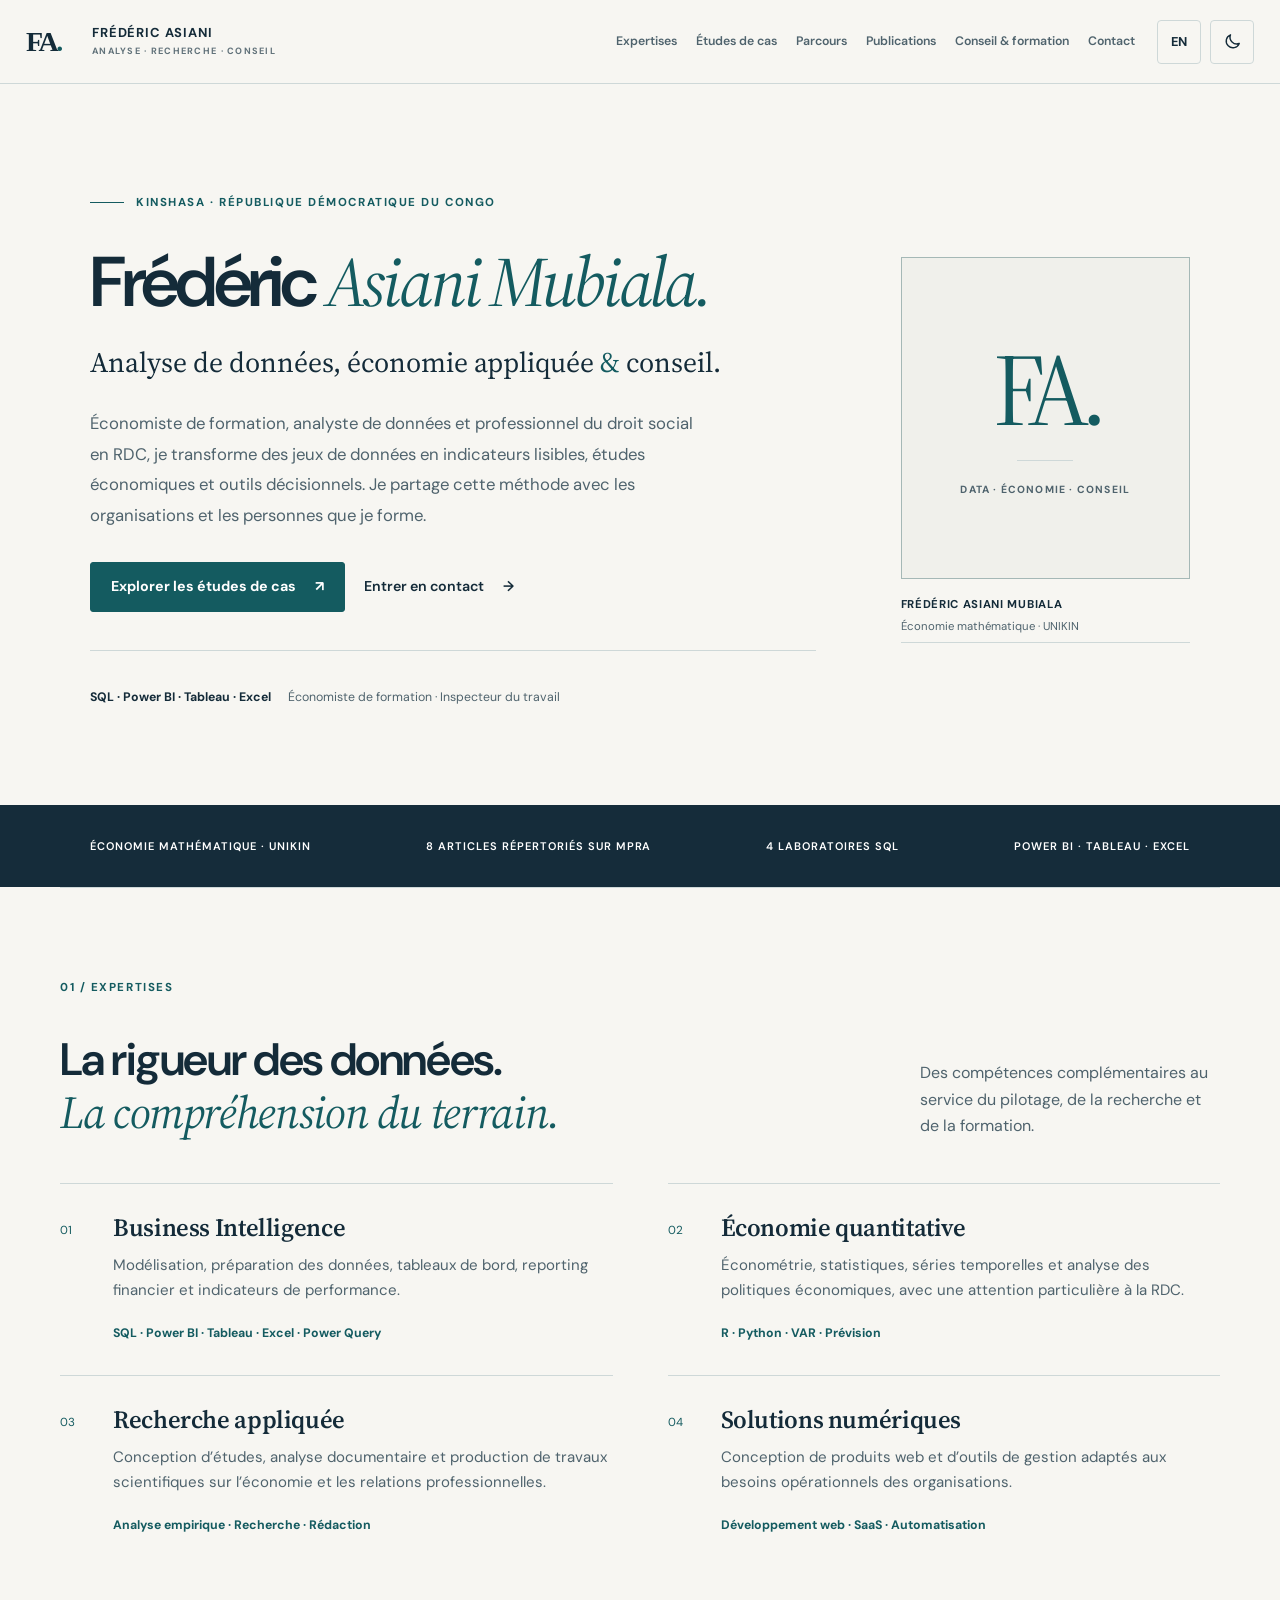
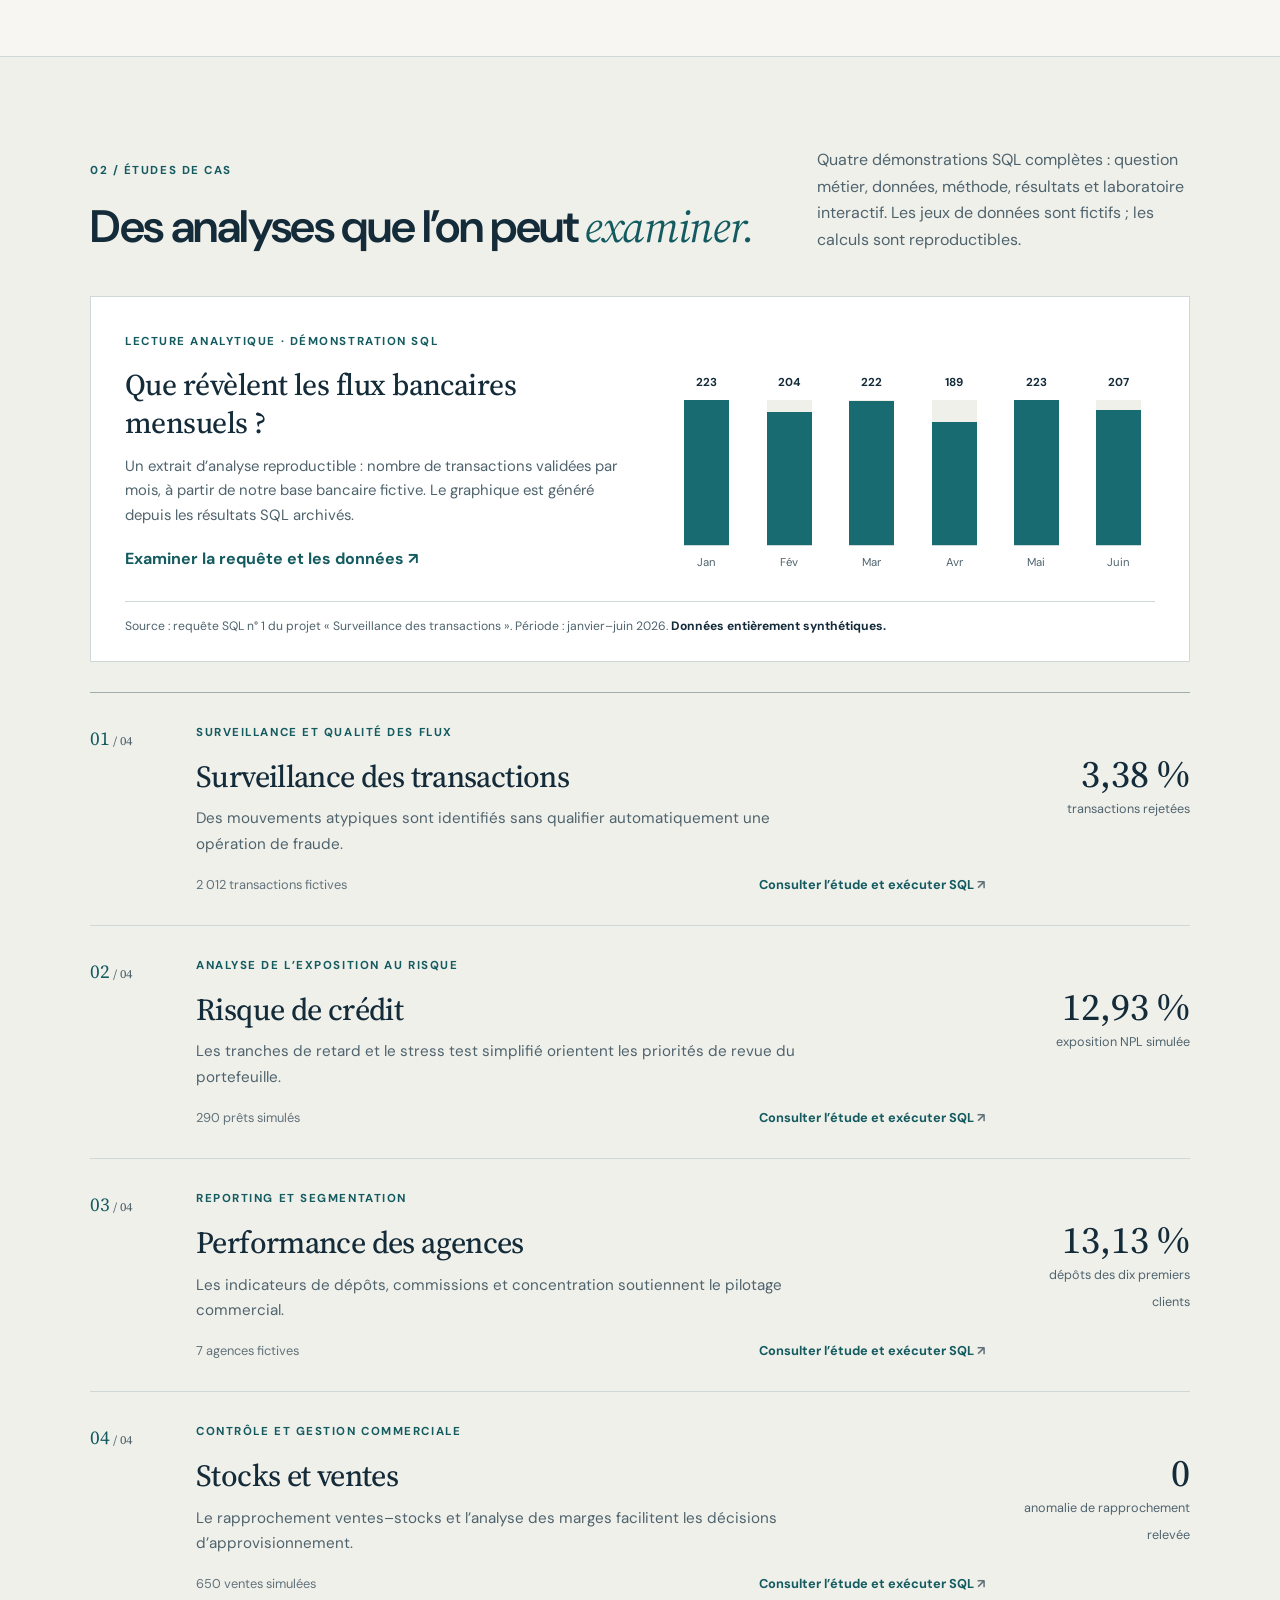
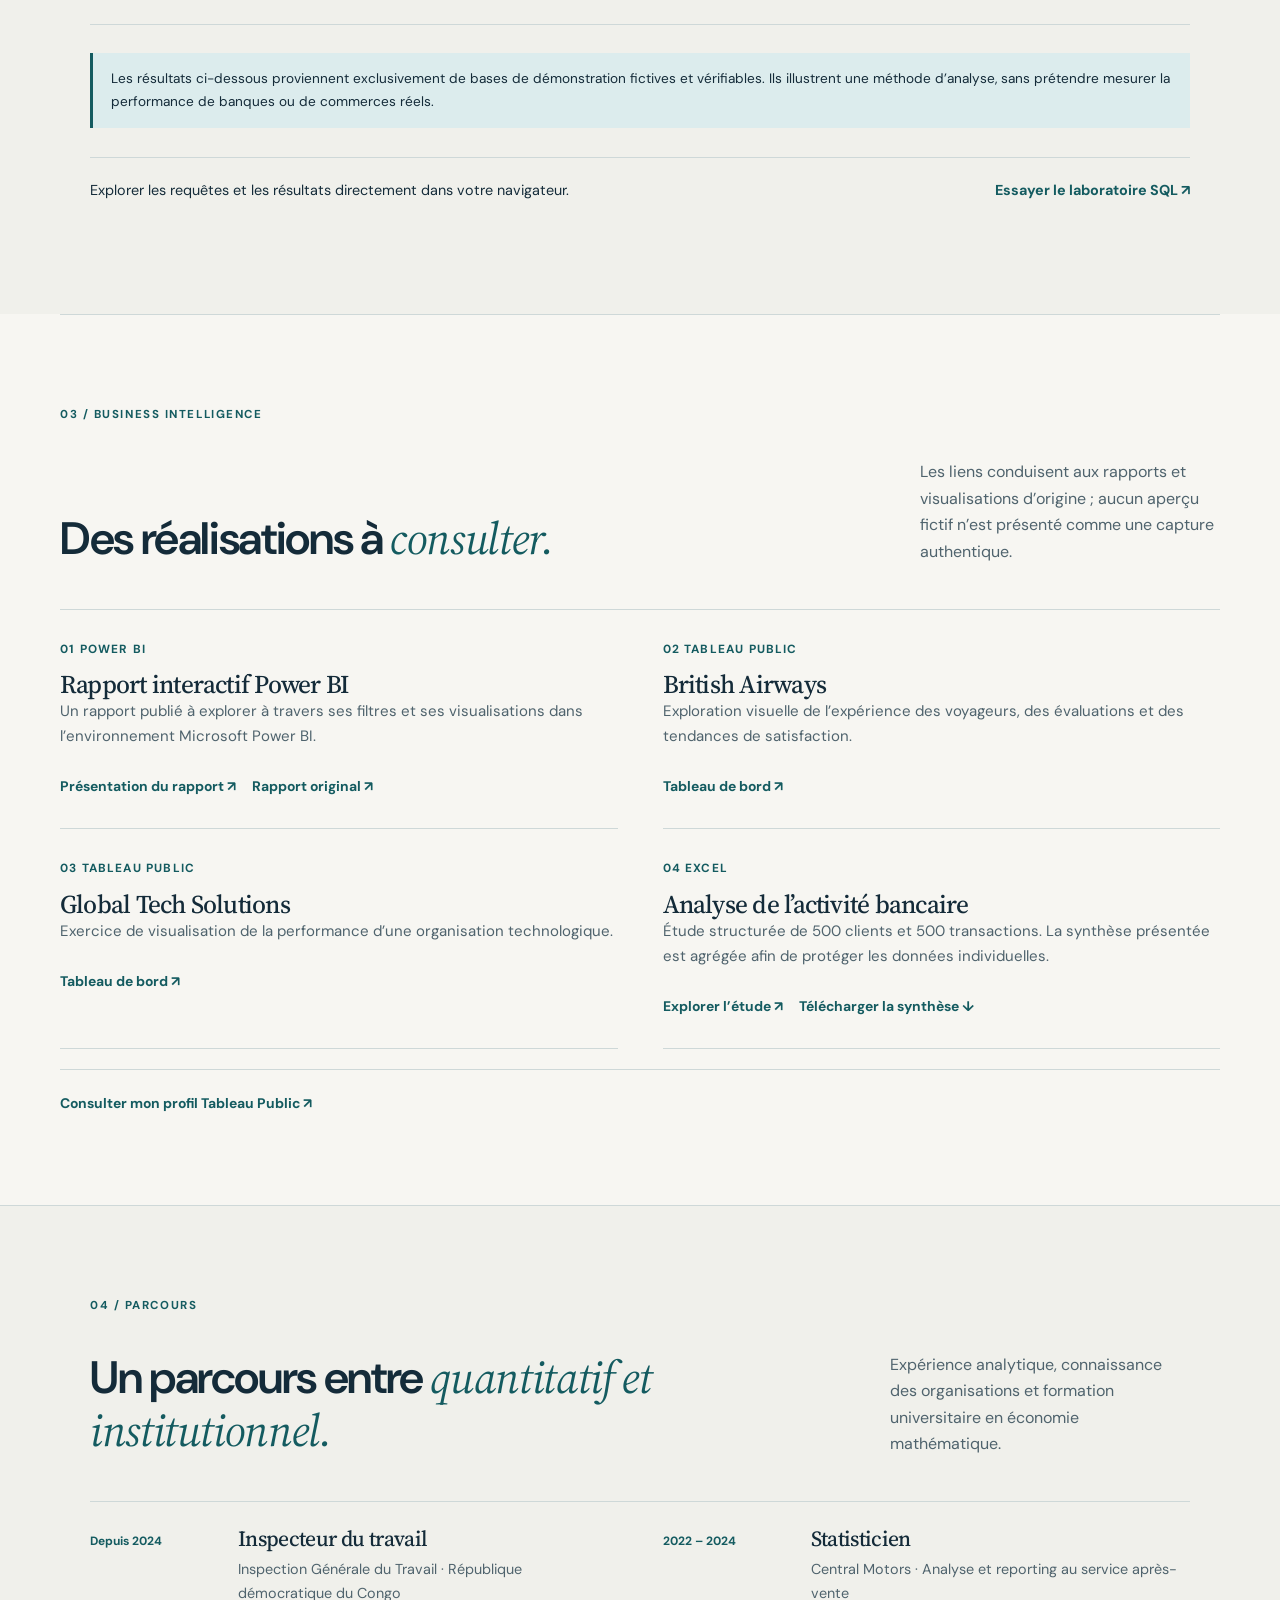
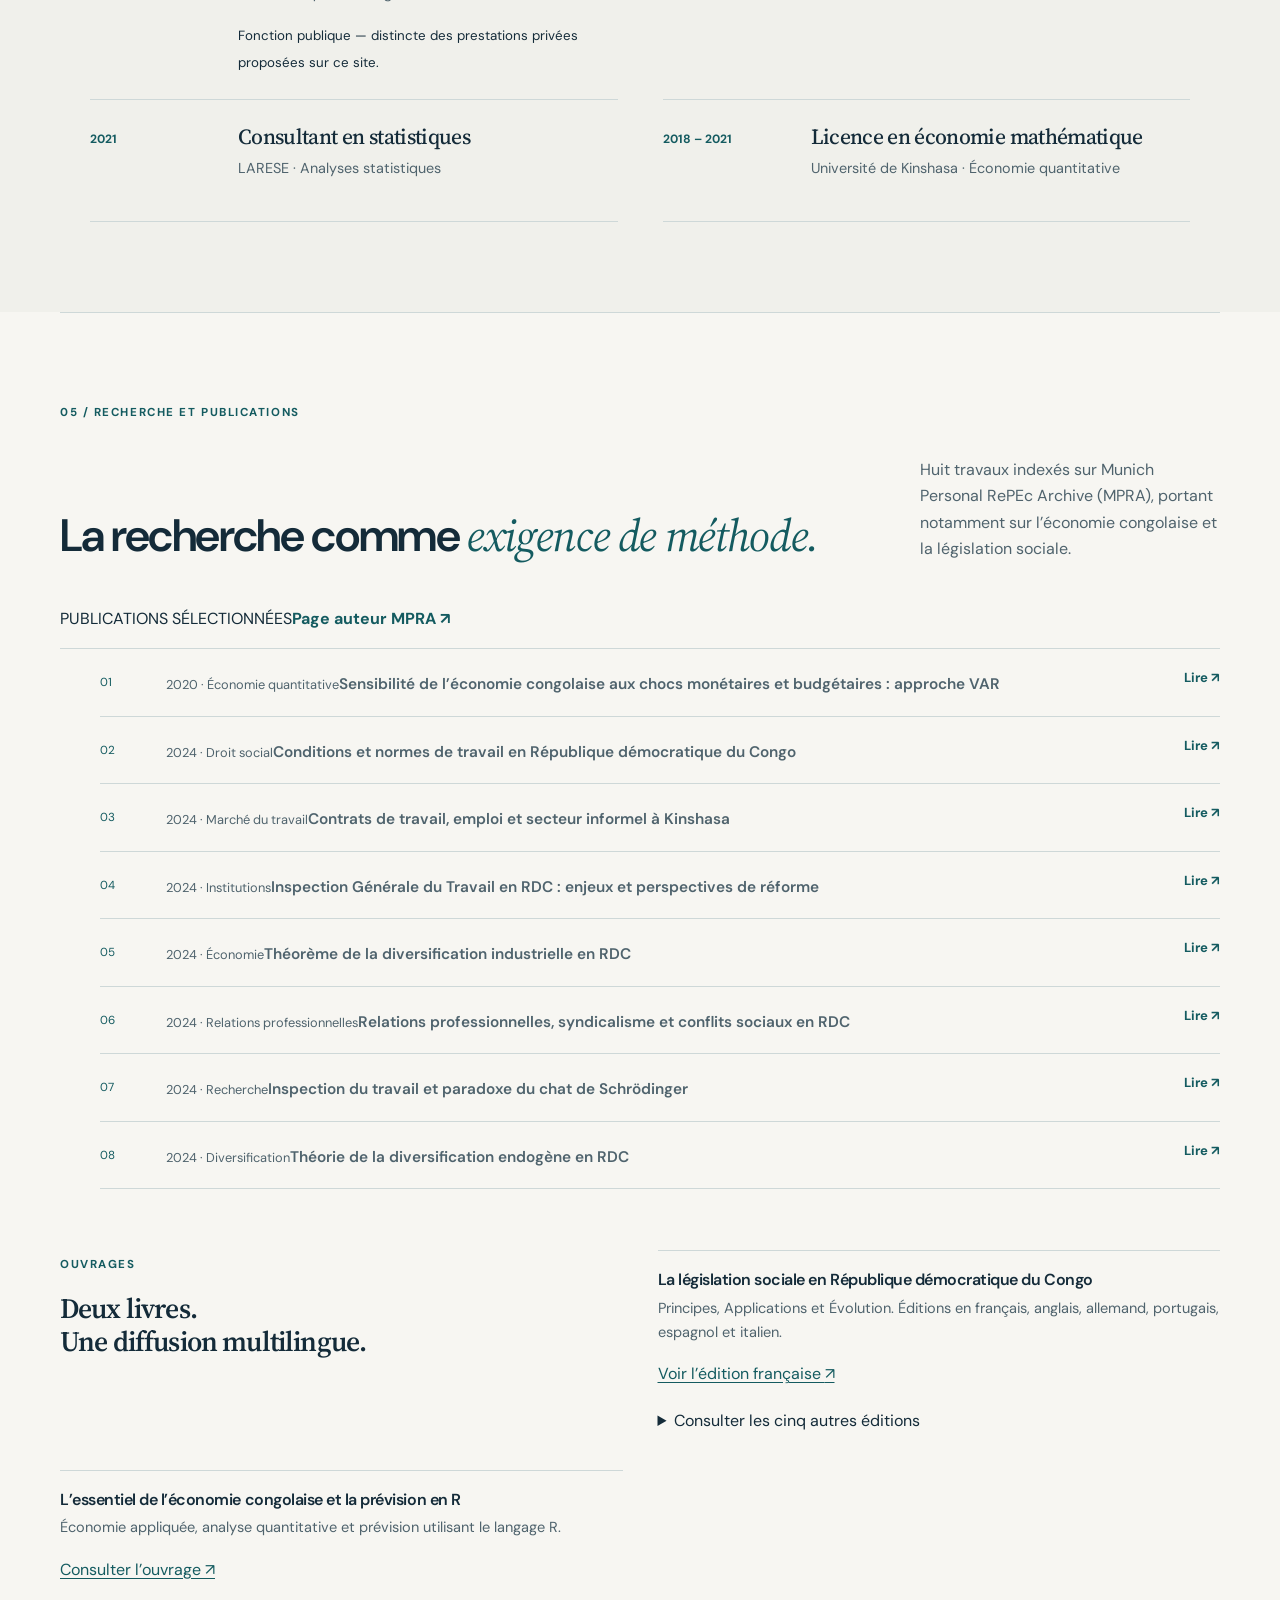
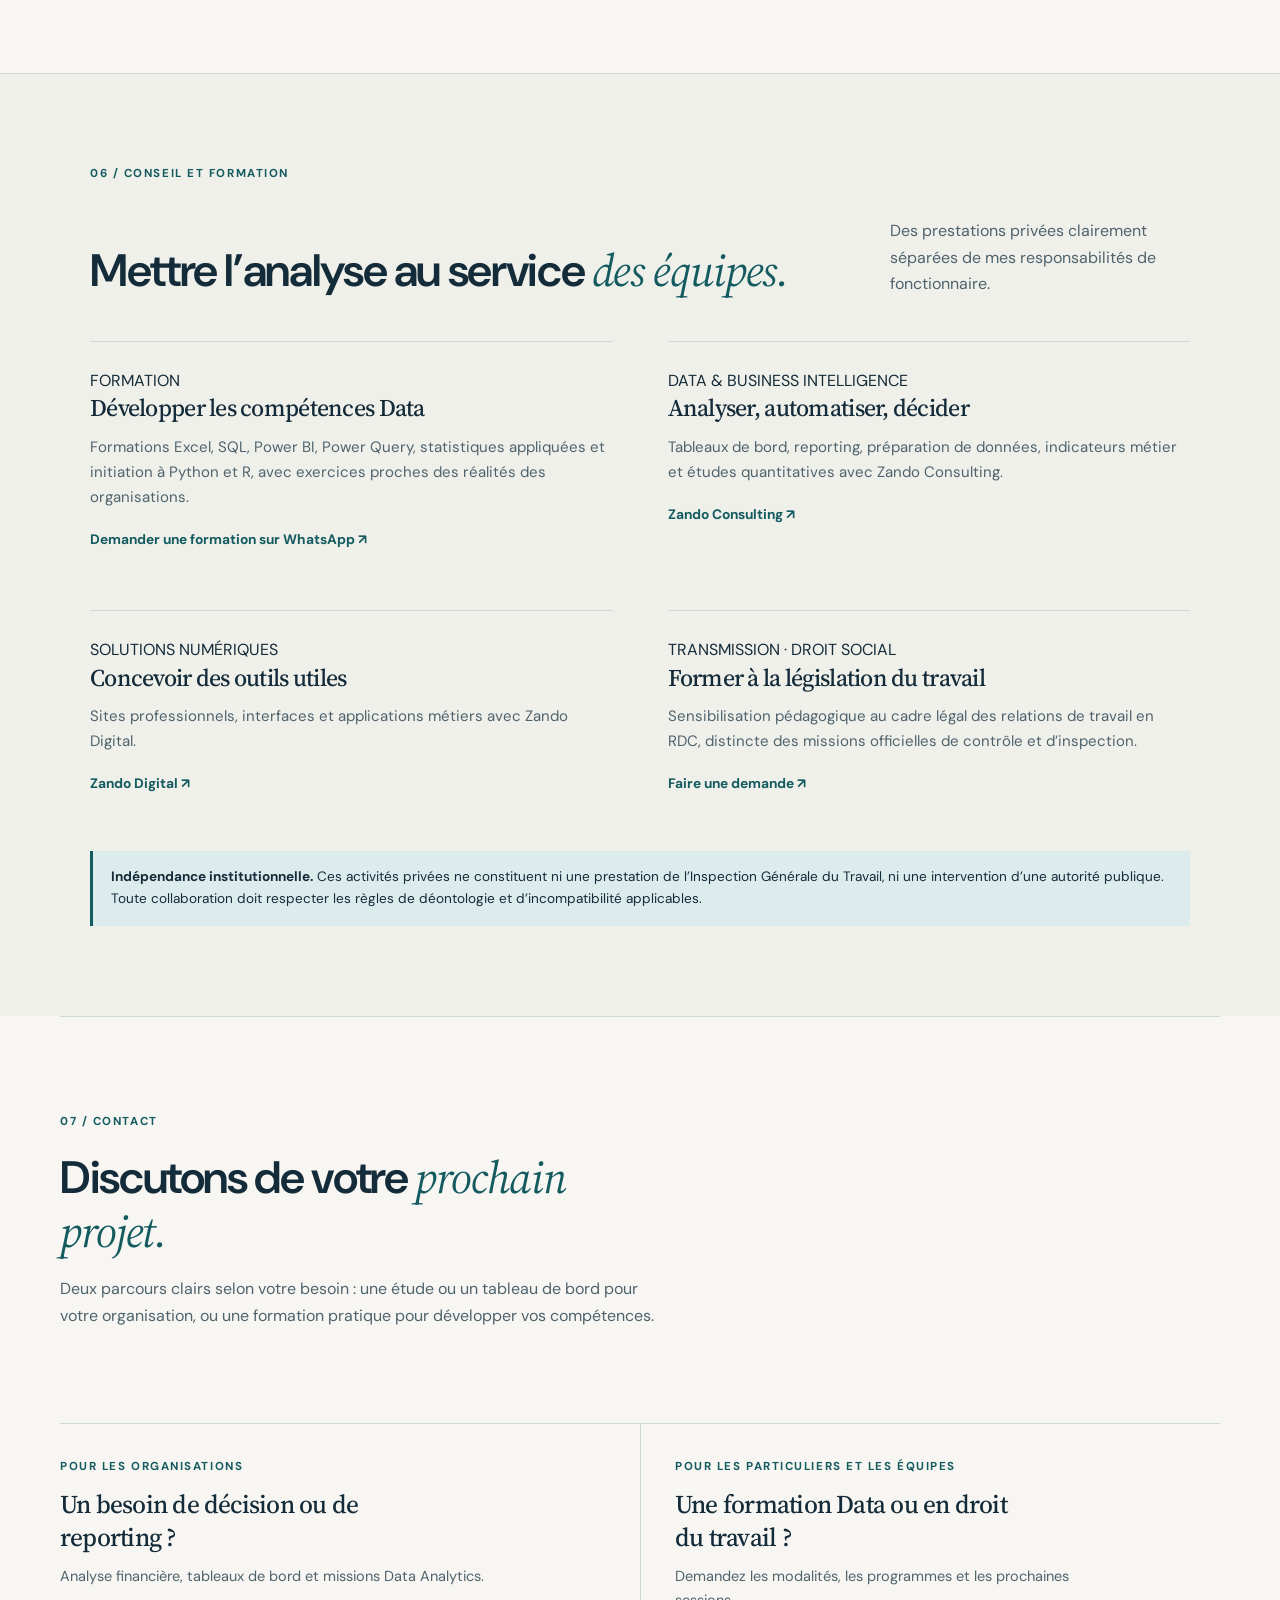
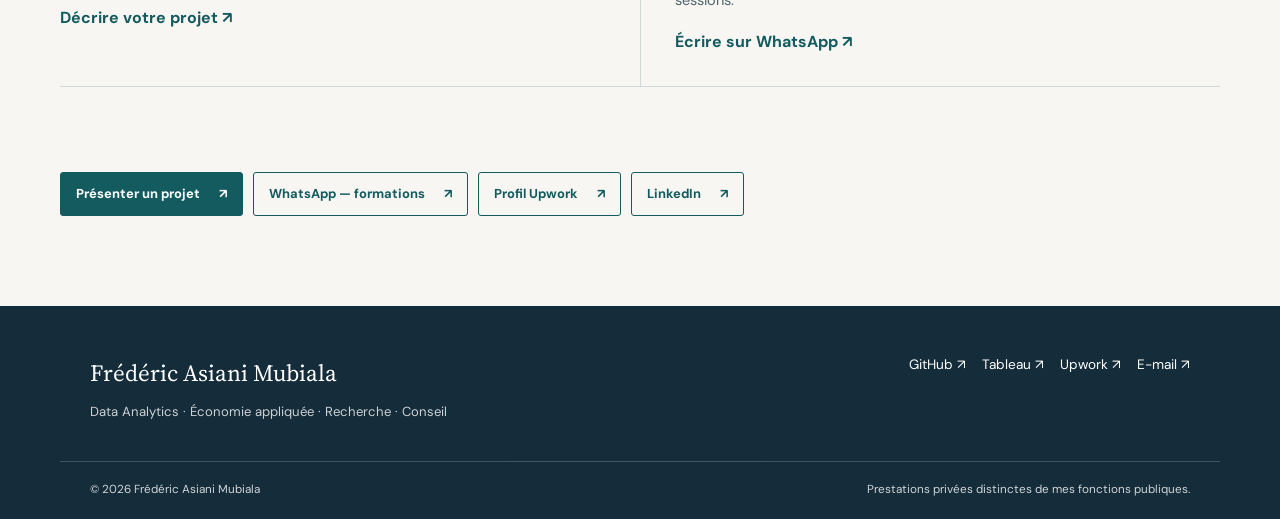
==== commit ba563ef8: "deploy: 0fc3d69f57e488b1540f57511c04068a1f7d3508" ====
--- a/index.html
+++ b/index.html
@@ -1,12 +1,16 @@
 <!DOCTYPE html>
-<html lang="fr"><head><meta charset="utf-8"/><meta content="width=device-width,initial-scale=1" name="viewport"/><title>Frédéric Asiani Mubiala | Data Analyst, économiste et consultant</title><meta content="Consultant en Data Analytics, BI et économie appliquée à Kinshasa. Projets SQL interactifs, Power BI, Tableau, Excel, publications scientifiques et formations." name="description"/><meta content="#f7f6f2" id="theme-color-meta" name="theme-color"/><link href="https://frederic-asiani.github.io/" rel="canonical"/><link href="assets/favicon.svg" rel="icon" type="image/svg+xml"/><script>(function(){try{const p=localStorage.getItem('asiani-color-theme');const t=p==='dark'||p==='light'?p:(window.matchMedia('(prefers-color-scheme: dark)').matches?'dark':'light');document.documentElement.setAttribute('data-theme',t);document.documentElement.style.colorScheme=t;const m=document.querySelector('meta[name=theme-color]');if(m)m.content=t==='dark'?'#0d1923':'#f7f6f2';}catch(e){const t=window.matchMedia('(prefers-color-scheme: dark)').matches?'dark':'light';document.documentElement.setAttribute('data-theme',t);document.documentElement.style.colorScheme=t;const m=document.querySelector('meta[name=theme-color]');if(m)m.content=t==='dark'?'#0d1923':'#f7f6f2';}})();</script><link href="styles.css" rel="stylesheet"/><meta content="website" property="og:type"/><meta content="Frédéric Asiani Mubiala | Data Analyst, économiste et consultant" property="og:title"/><meta content="Consultant en Data Analytics, BI et économie appliquée à Kinshasa. Projets SQL interactifs, Power BI, Tableau, Excel, publications scientifiques et formations." property="og:description"/><meta content="https://avatars.githubusercontent.com/u/135480796?v=4" property="og:image"/><meta content="summary" name="twitter:card"/></head><body><a class="skip-link" href="#contenu">Aller au contenu</a><header class="site-header"><div class="site-header-inner"><a aria-label="Frédéric Asiani, accueil" class="wordmark" href="index.html"><span class="wordmark-symbol">FA<span class="wordmark-square">.</span></span><span class="wordmark-name">FRÉDÉRIC ASIANI<small>ANALYSE · RECHERCHE · CONSEIL</small></span></a><nav aria-label="Navigation principale" class="site-nav" id="site-nav"><a href="index.html#expertises">Expertises</a><a href="index.html#etudes">Études de cas</a><a href="index.html#parcours">Parcours</a><a href="index.html#publications">Publications</a><a href="index.html#conseil">Conseil &amp; formation</a><a href="index.html#contact">Contact</a></nav><div class="header-actions"><a aria-label="Switch to English" class="language-switch" href="en/index.html" lang="en">EN</a><button aria-label="Activer le thème sombre" aria-pressed="false" class="theme-toggle" id="theme-toggle" type="button"><svg aria-hidden="true" class="theme-sun" fill="none" height="20" stroke="currentColor" stroke-linecap="round" stroke-linejoin="round" stroke-width="1.75" viewbox="0 0 24 24" width="20"><circle cx="12" cy="12" r="4"></circle><path d="M12 2v2m0 16v2M4.93 4.93l1.42 1.42m11.3 11.3 1.42 1.42M2 12h2m16 0h2M4.93 19.07l1.42-1.42m11.3-11.3 1.42-1.42"></path></svg><svg aria-hidden="true" class="theme-moon" fill="none" height="20" stroke="currentColor" stroke-linecap="round" stroke-linejoin="round" stroke-width="1.75" viewbox="0 0 24 24" width="20"><path d="M20.5 14.5A8.5 8.5 0 019.5 3.5a8.5 8.5 0 1011 11z"></path></svg></button><button aria-controls="site-nav" aria-expanded="false" aria-label="Ouvrir le menu" class="menu-button" id="menu-button" type="button"><span></span><span></span><span></span></button></div></div></header><main id="contenu">
-<section aria-labelledby="hero-title" class="hero container" id="accueil"><div class="hero-copy"><p class="kicker"><span class="kicker-line"></span>KINSHASA · RÉPUBLIQUE DÉMOCRATIQUE DU CONGO</p><h1 id="hero-title">Frédéric <em>Asiani Mubiala.</em></h1><p class="hero-specialty">Analyse de données, économie appliquée <span class="amp">&amp;</span> conseil.</p><p class="hero-intro">Je conçois des analyses fiables et des outils d’aide à la décision pour les organisations. Mon approche associe la rigueur quantitative, la compréhension des enjeux économiques et la transmission des compétences.</p><div class="hero-actions"><a class="action-primary" href="#etudes">Explorer les études de cas <span aria-hidden="true">↗</span></a><a class="action-text" href="#contact">Entrer en contact <span aria-hidden="true">→</span></a></div><div class="hero-assurance"><span>SQL · Power BI · Tableau · Excel</span><span>Économiste de formation · Inspecteur du travail</span></div></div><aside aria-label="Présentation professionnelle" class="hero-portrait"><div class="portrait-inner"><img alt="Photographie publique du profil GitHub de Frédéric Asiani Mubiala" height="480" loading="eager" decoding="async" src="https://avatars.githubusercontent.com/u/135480796?v=4" width="480"/><div aria-hidden="true" class="portrait-fallback"><span class="portrait-initials">FA<span class="portrait-point">.</span></span><span class="portrait-fallback-rule"></span><span class="portrait-fallback-caption">DATA · ÉCONOMIE · CONSEIL</span></div></div><div class="portrait-caption"><span>FRÉDÉRIC ASIANI MUBIALA</span><span>Économie mathématique · UNIKIN</span></div><p class="portrait-note">Portrait issu du profil GitHub public</p></aside></section>
+
+<html lang="fr"><head><meta charset="utf-8"/><meta content="width=device-width,initial-scale=1" name="viewport"/><title>Frédéric Asiani Mubiala | Data Analyst, économiste et consultant</title><meta content="Frédéric Asiani Mubiala : analyse de données, conseil BI, économie appliquée, recherche et formation en RDC. 4 études SQL interactives, Power BI, Tableau et Excel." name="description"/><meta content="#f7f6f2" id="theme-color-meta" name="theme-color"/><link href="https://frederic-asiani.github.io/" rel="canonical"/><link href="assets/favicon.svg" rel="icon" type="image/svg+xml"/><script>(function(){try{const p=localStorage.getItem('asiani-color-theme');const t=p==='dark'||p==='light'?p:(window.matchMedia('(prefers-color-scheme: dark)').matches?'dark':'light');document.documentElement.setAttribute('data-theme',t);document.documentElement.style.colorScheme=t;const m=document.querySelector('meta[name=theme-color]');if(m)m.content=t==='dark'?'#0d1923':'#f7f6f2';}catch(e){const t=window.matchMedia('(prefers-color-scheme: dark)').matches?'dark':'light';document.documentElement.setAttribute('data-theme',t);document.documentElement.style.colorScheme=t;const m=document.querySelector('meta[name=theme-color]');if(m)m.content=t==='dark'?'#0d1923':'#f7f6f2';}})();</script><link href="styles.css" rel="stylesheet"/><meta content="website" property="og:type"/><meta content="Frédéric Asiani Mubiala | Data Analyst, économiste et consultant" property="og:title"/><meta content="Frédéric Asiani Mubiala : analyse de données, conseil BI, économie appliquée, recherche et formation en RDC. 4 études SQL interactives, Power BI, Tableau et Excel." property="og:description"/><meta content="https://avatars.githubusercontent.com/u/135480796?v=4" property="og:image"/><meta content="summary" name="twitter:card"/></head><body><a class="skip-link" href="#contenu">Aller au contenu</a><header class="site-header"><div class="site-header-inner"><a aria-label="Frédéric Asiani, accueil" class="wordmark" href="index.html"><span class="wordmark-symbol">FA<span class="wordmark-square">.</span></span><span class="wordmark-name">FRÉDÉRIC ASIANI<small>ANALYSE · RECHERCHE · CONSEIL</small></span></a><nav aria-label="Navigation principale" class="site-nav" id="site-nav"><a href="index.html#expertises">Expertises</a><a href="index.html#etudes">Études de cas</a><a href="index.html#parcours">Parcours</a><a href="index.html#publications">Publications</a><a href="index.html#conseil">Conseil &amp; formation</a><a href="index.html#contact">Contact</a></nav><div class="header-actions"><a aria-label="Switch to English" class="language-switch" href="en/index.html" lang="en">EN</a><button aria-label="Activer le thème sombre" aria-pressed="false" class="theme-toggle" id="theme-toggle" type="button"><svg aria-hidden="true" class="theme-sun" fill="none" height="20" stroke="currentColor" stroke-linecap="round" stroke-linejoin="round" stroke-width="1.75" viewbox="0 0 24 24" width="20"><circle cx="12" cy="12" r="4"></circle><path d="M12 2v2m0 16v2M4.93 4.93l1.42 1.42m11.3 11.3 1.42 1.42M2 12h2m16 0h2M4.93 19.07l1.42-1.42m11.3-11.3 1.42-1.42"></path></svg><svg aria-hidden="true" class="theme-moon" fill="none" height="20" stroke="currentColor" stroke-linecap="round" stroke-linejoin="round" stroke-width="1.75" viewbox="0 0 24 24" width="20"><path d="M20.5 14.5A8.5 8.5 0 019.5 3.5a8.5 8.5 0 1011 11z"></path></svg></button><button aria-controls="site-nav" aria-expanded="false" aria-label="Ouvrir le menu" class="menu-button" id="menu-button" type="button"><span></span><span></span><span></span></button></div></div></header><main id="contenu">
+<section aria-labelledby="hero-title" class="hero container" id="accueil"><div class="hero-copy"><p class="kicker"><span class="kicker-line"></span>KINSHASA · RÉPUBLIQUE DÉMOCRATIQUE DU CONGO</p><h1 id="hero-title">Frédéric <em>Asiani Mubiala.</em></h1><p class="hero-specialty">Analyse de données, économie appliquée <span class="amp">&amp;</span> conseil.</p><p class="hero-intro">Économiste de formation, analyste de données et professionnel du droit social en RDC, je transforme des jeux de données en indicateurs lisibles, études économiques et outils décisionnels. Je partage cette méthode avec les organisations et les personnes que je forme.</p><div class="hero-actions"><a class="action-primary" href="#etudes">Explorer les études de cas <span aria-hidden="true">↗</span></a><a class="action-text" href="#contact">Entrer en contact <span aria-hidden="true">→</span></a></div><div class="hero-assurance"><span>SQL · Power BI · Tableau · Excel</span><span>Économiste de formation · Inspecteur du travail</span></div></div><aside aria-label="Présentation professionnelle" class="hero-portrait"><div class="portrait-inner"><img alt="Portrait professionnel de Frédéric Asiani Mubiala" decoding="async" fetchpriority="high" height="480" loading="eager" src="https://avatars.githubusercontent.com/u/135480796?v=4" width="480"/><div aria-hidden="true" class="portrait-fallback"><span class="portrait-initials">FA<span class="portrait-point">.</span></span><span class="portrait-fallback-rule"></span><span class="portrait-fallback-caption">DATA · ÉCONOMIE · CONSEIL</span></div></div><div class="portrait-caption"><span>FRÉDÉRIC ASIANI MUBIALA</span><span>Économie mathématique · UNIKIN</span></div></aside></section>
 <div class="credential-strip"><div class="container credential-inner"><span>ÉCONOMIE MATHÉMATIQUE · UNIKIN</span><span>8 ARTICLES RÉPERTORIÉS SUR MPRA</span><span>4 LABORATOIRES SQL</span><span>POWER BI · TABLEAU · EXCEL</span></div></div>
 <section class="section container" id="expertises"><div class="section-heading"><span class="section-number">01 / EXPERTISES</span><h2>La rigueur des données.<br/><em>La compréhension du terrain.</em></h2><p>Des compétences complémentaires au service du pilotage, de la recherche et de la formation.</p></div><div class="expertise-layout"><article class="expertise-item"><span class="expertise-n">01</span><div><h3>Business Intelligence</h3><p>Modélisation, préparation des données, tableaux de bord, reporting financier et indicateurs de performance.</p><span class="skill-line">SQL · Power BI · Tableau · Excel · Power Query</span></div></article><article class="expertise-item"><span class="expertise-n">02</span><div><h3>Économie quantitative</h3><p>Économétrie, statistiques, séries temporelles et analyse des politiques économiques, avec une attention particulière à la RDC.</p><span class="skill-line">R · Python · VAR · Prévision</span></div></article><article class="expertise-item"><span class="expertise-n">03</span><div><h3>Recherche appliquée</h3><p>Conception d’études, analyse documentaire et production de travaux scientifiques sur l’économie et les relations professionnelles.</p><span class="skill-line">Analyse empirique · Recherche · Rédaction</span></div></article><article class="expertise-item"><span class="expertise-n">04</span><div><h3>Solutions numériques</h3><p>Conception de produits web et d’outils de gestion adaptés aux besoins opérationnels des organisations.</p><span class="skill-line">Développement web · SaaS · Automatisation</span></div></article></div></section>
-<section class="section band" id="etudes"><div class="container"><div class="section-heading section-heading-wide"><div><span class="section-number">02 / ÉTUDES DE CAS</span><h2>Des analyses que l’on peut <em>examiner.</em></h2></div><p>Quatre démonstrations SQL complètes : question métier, données, méthode, résultats et laboratoire interactif. Les jeux de données sont fictifs ; les calculs sont reproductibles.</p></div><div class="case-list"><article class="case-row"><div class="case-index">01<span> / 04</span></div><div class="case-content"><p class="eyebrow">Surveillance et qualité des flux</p><h3>Surveillance des transactions</h3><p>Des mouvements atypiques sont identifiés sans qualifier automatiquement une opération de fraude.</p><div class="case-foot"><span>2 012 transactions fictives</span><a href="projets/01-surveillance-transactions/index.html">Consulter l’étude et exécuter SQL <span aria-hidden="true">↗</span></a></div></div><div class="case-stat"><strong>3,38 %</strong><span>transactions rejetées</span></div></article><article class="case-row"><div class="case-index">02<span> / 04</span></div><div class="case-content"><p class="eyebrow">Analyse de l’exposition au risque</p><h3>Risque de crédit</h3><p>Les tranches de retard et le stress test simplifié orientent les priorités de revue du portefeuille.</p><div class="case-foot"><span>290 prêts simulés</span><a href="projets/02-risque-credit/index.html">Consulter l’étude et exécuter SQL <span aria-hidden="true">↗</span></a></div></div><div class="case-stat"><strong>12,93 %</strong><span>exposition NPL simulée</span></div></article><article class="case-row"><div class="case-index">03<span> / 04</span></div><div class="case-content"><p class="eyebrow">Reporting et segmentation</p><h3>Performance des agences</h3><p>Les indicateurs de dépôts, commissions et concentration soutiennent le pilotage commercial.</p><div class="case-foot"><span>7 agences fictives</span><a href="projets/03-agences-clientele/index.html">Consulter l’étude et exécuter SQL <span aria-hidden="true">↗</span></a></div></div><div class="case-stat"><strong>13,13 %</strong><span>dépôts des dix premiers clients</span></div></article><article class="case-row"><div class="case-index">04<span> / 04</span></div><div class="case-content"><p class="eyebrow">Contrôle et gestion commerciale</p><h3>Stocks et ventes</h3><p>Le rapprochement ventes–stocks et l’analyse des marges facilitent les décisions d’approvisionnement.</p><div class="case-foot"><span>650 ventes simulées</span><a href="projets/04-stocks-commerce/index.html">Consulter l’étude et exécuter SQL <span aria-hidden="true">↗</span></a></div></div><div class="case-stat"><strong>0</strong><span>anomalie de rapprochement relevée</span></div></article></div><p class="disclosure">Note méthodologique : les observations sont issues de scénarios synthétiques. Elles ne décrivent pas une banque ou une entreprise cliente réelle, et ne constituent pas une validation réglementaire.</p><div class="case-tools"><span>Explorer les requêtes et les résultats directement dans votre navigateur.</span><a class="inline-link" href="projets/01-surveillance-transactions/index.html#atelier-sql">Essayer le laboratoire SQL <span aria-hidden="true">↗</span></a></div></div></section>
+<section class="section band" id="etudes"><div class="container"><div class="section-heading section-heading-wide"><div><span class="section-number">02 / ÉTUDES DE CAS</span><h2>Des analyses que l’on peut <em>examiner.</em></h2></div><p>Quatre démonstrations SQL complètes : question métier, données, méthode, résultats et laboratoire interactif. Les jeux de données sont fictifs ; les calculs sont reproductibles.</p></div><figure aria-labelledby="evidence-feature-title" class="evidence-feature"><div class="evidence-feature-header"><div><span class="section-number">LECTURE ANALYTIQUE · DÉMONSTRATION SQL</span><h3 id="evidence-feature-title">Que révèlent les flux bancaires mensuels ?</h3><p>Un extrait d’analyse reproductible : nombre de transactions validées par mois, à partir de notre base bancaire fictive. Le graphique est généré depuis les résultats SQL archivés.</p><a class="editorial-link" href="projets/01-surveillance-transactions/index.html#atelier-sql">Examiner la requête et les données <span aria-hidden="true">↗</span></a></div></div><div aria-label="Transactions validées de janvier à juin 2026" class="evidence-feature-chart" role="group"><div class="evidence-month"><span class="evidence-n">223</span><div class="evidence-column-track"><span aria-hidden="true" class="evidence-column" style="height:100.00%"></span></div><span class="evidence-m">Jan</span></div><div class="evidence-month"><span class="evidence-n">204</span><div class="evidence-column-track"><span aria-hidden="true" class="evidence-column" style="height:91.48%"></span></div><span class="evidence-m">Fév</span></div><div class="evidence-month"><span class="evidence-n">222</span><div class="evidence-column-track"><span aria-hidden="true" class="evidence-column" style="height:99.55%"></span></div><span class="evidence-m">Mar</span></div><div class="evidence-month"><span class="evidence-n">189</span><div class="evidence-column-track"><span aria-hidden="true" class="evidence-column" style="height:84.75%"></span></div><span class="evidence-m">Avr</span></div><div class="evidence-month"><span class="evidence-n">223</span><div class="evidence-column-track"><span aria-hidden="true" class="evidence-column" style="height:100.00%"></span></div><span class="evidence-m">Mai</span></div><div class="evidence-month"><span class="evidence-n">207</span><div class="evidence-column-track"><span aria-hidden="true" class="evidence-column" style="height:92.83%"></span></div><span class="evidence-m">Juin</span></div></div><figcaption>Source : requête SQL n° 1 du projet « Surveillance des transactions ». Période : janvier–juin 2026. <strong>Données entièrement synthétiques.</strong></figcaption></figure><div class="case-list"><article class="case-row"><div class="case-index">01<span> / 04</span></div><div class="case-content"><p class="eyebrow">Surveillance et qualité des flux</p><h3>Surveillance des transactions</h3><p>Des mouvements atypiques sont identifiés sans qualifier automatiquement une opération de fraude.</p><div class="case-foot"><span>2 012 transactions fictives</span><a href="projets/01-surveillance-transactions/index.html">Consulter l’étude et exécuter SQL <span aria-hidden="true">↗</span></a></div></div><div class="case-stat"><strong>3,38 %</strong><span>transactions rejetées</span></div></article><article class="case-row"><div class="case-index">02<span> / 04</span></div><div class="case-content"><p class="eyebrow">Analyse de l’exposition au risque</p><h3>Risque de crédit</h3><p>Les tranches de retard et le stress test simplifié orientent les priorités de revue du portefeuille.</p><div class="case-foot"><span>290 prêts simulés</span><a href="projets/02-risque-credit/index.html">Consulter l’étude et exécuter SQL <span aria-hidden="true">↗</span></a></div></div><div class="case-stat"><strong>12,93 %</strong><span>exposition NPL simulée</span></div></article><article class="case-row"><div class="case-index">03<span> / 04</span></div><div class="case-content"><p class="eyebrow">Reporting et segmentation</p><h3>Performance des agences</h3><p>Les indicateurs de dépôts, commissions et concentration soutiennent le pilotage commercial.</p><div class="case-foot"><span>7 agences fictives</span><a href="projets/03-agences-clientele/index.html">Consulter l’étude et exécuter SQL <span aria-hidden="true">↗</span></a></div></div><div class="case-stat"><strong>13,13 %</strong><span>dépôts des dix premiers clients</span></div></article><article class="case-row"><div class="case-index">04<span> / 04</span></div><div class="case-content"><p class="eyebrow">Contrôle et gestion commerciale</p><h3>Stocks et ventes</h3><p>Le rapprochement ventes–stocks et l’analyse des marges facilitent les décisions d’approvisionnement.</p><div class="case-foot"><span>650 ventes simulées</span><a href="projets/04-stocks-commerce/index.html">Consulter l’étude et exécuter SQL <span aria-hidden="true">↗</span></a></div></div><div class="case-stat"><strong>0</strong><span>anomalie de rapprochement relevée</span></div></article></div><p class="disclosure">Les résultats ci-dessous proviennent exclusivement de bases de démonstration fictives et vérifiables. Ils illustrent une méthode d’analyse, sans prétendre mesurer la performance de banques ou de commerces réels.</p><div class="case-tools"><span>Explorer les requêtes et les résultats directement dans votre navigateur.</span><a class="inline-link" href="projets/01-surveillance-transactions/index.html#atelier-sql">Essayer le laboratoire SQL <span aria-hidden="true">↗</span></a></div></div></section>
 <section class="section container" id="realisations"><div class="section-heading"><span class="section-number">03 / BUSINESS INTELLIGENCE</span><h2>Des réalisations à <em>consulter.</em></h2><p>Les liens conduisent aux rapports et visualisations d’origine ; aucun aperçu fictif n’est présenté comme une capture authentique.</p></div><div class="work-list"><article class="work-feature"><div class="work-label"><span>01</span> POWER BI</div><div><h3>Rapport interactif Power BI</h3><p>Un rapport publié à explorer à travers ses filtres et ses visualisations dans l’environnement Microsoft Power BI.</p></div><div class="work-links"><a href="projets/06-powerbi/index.html">Présentation du rapport <span aria-hidden="true">↗</span></a><a href="https://app.powerbi.com/view?r=eyJrIjoiYWExMDlhM2MtM2ZlNi00NTA0LTg5NTYtYmNmMjgyN2I0ZjVjIiwidCI6IjFjOTRjYTlhLThkOTgtNGQxMC05OTQ0LTZmZjU4NGNjODBlNyJ9" rel="noopener noreferrer" target="_blank">Rapport original <span aria-hidden="true">↗</span></a></div></article><article class="work-feature"><div class="work-label"><span>02</span> TABLEAU PUBLIC</div><div><h3>British Airways</h3><p>Exploration visuelle de l’expérience des voyageurs, des évaluations et des tendances de satisfaction.</p></div><div class="work-links"><a href="https://public.tableau.com/views/ProjetbritishAirWays/Tableaudebord1" rel="noopener noreferrer" target="_blank">Tableau de bord <span aria-hidden="true">↗</span></a></div></article><article class="work-feature"><div class="work-label"><span>03</span> TABLEAU PUBLIC</div><div><h3>Global Tech Solutions</h3><p>Exercice de visualisation de la performance d’une organisation technologique.</p></div><div class="work-links"><a href="https://public.tableau.com/views/GlobalTechSolutions_17383775965590/Tableaudebord1" rel="noopener noreferrer" target="_blank">Tableau de bord <span aria-hidden="true">↗</span></a></div></article><article class="work-feature"><div class="work-label"><span>04</span> EXCEL</div><div><h3>Analyse de l’activité bancaire</h3><p>Étude structurée de 500 clients et 500 transactions. La synthèse présentée est agrégée afin de protéger les données individuelles.</p></div><div class="work-links"><a href="projets/05-analyse-bancaire-excel/index.html">Explorer l’étude <span aria-hidden="true">↗</span></a><a download="" href="projets/05-analyse-bancaire-excel/Banque_Synthese_Anonymisee.xlsx">Télécharger la synthèse <span aria-hidden="true">↓</span></a></div></article></div><div class="work-bottom"><a class="editorial-link" href="https://public.tableau.com/app/profile/frederic.asiani" rel="noopener noreferrer" target="_blank">Consulter mon profil Tableau Public <span aria-hidden="true">↗</span></a></div></section>
 <section class="section band" id="parcours"><div class="container"><div class="section-heading"><span class="section-number">04 / PARCOURS</span><h2>Un parcours entre <em>quantitatif et institutionnel.</em></h2><p>Expérience analytique, connaissance des organisations et formation universitaire en économie mathématique.</p></div><div class="timeline"><article class="timeline-entry"><span class="timeline-date">Depuis 2024</span><div><h3>Inspecteur du travail</h3><p>Inspection Générale du Travail · République démocratique du Congo</p><small>Fonction publique — distincte des prestations privées proposées sur ce site.</small></div></article><article class="timeline-entry"><span class="timeline-date">2022 – 2024</span><div><h3>Statisticien</h3><p>Central Motors · Analyse et reporting au service après-vente</p></div></article><article class="timeline-entry"><span class="timeline-date">2021</span><div><h3>Consultant en statistiques</h3><p>LARESE · Analyses statistiques</p></div></article><article class="timeline-entry"><span class="timeline-date">2018 – 2021</span><div><h3>Licence en économie mathématique</h3><p>Université de Kinshasa · Économie quantitative</p></div></article></div></div></section>
 <section class="section container" id="publications"><div class="section-heading"><span class="section-number">05 / RECHERCHE ET PUBLICATIONS</span><h2>La recherche comme <em>exigence de méthode.</em></h2><p>Huit travaux indexés sur Munich Personal RePEc Archive (MPRA), portant notamment sur l’économie congolaise et la législation sociale.</p></div><div class="publication-top"><span>PUBLICATIONS SÉLECTIONNÉES</span><a class="inline-link" href="https://mpra.ub.uni-muenchen.de/view/people/ASIANI%3D3AFreddy%3D3A%3D3A.eprintid.html" rel="noopener noreferrer" target="_blank">Page auteur MPRA <span aria-hidden="true">↗</span></a></div><ol class="publication-list"><li class="publication-item"><span class="pub-no">01</span><div class="pub-text"><span class="pub-kind">2020 · Économie quantitative</span><span class="pub-title">Sensibilité de l’économie congolaise aux chocs monétaires et budgétaires : approche VAR</span></div><a aria-label="Lire la publication : Sensibilité de l’économie congolaise aux chocs monétaires et budgétaires : approche VAR" href="https://mpra.ub.uni-muenchen.de/101255/" rel="noopener noreferrer" target="_blank">Lire <span aria-hidden="true">↗</span></a></li><li class="publication-item"><span class="pub-no">02</span><div class="pub-text"><span class="pub-kind">2024 · Droit social</span><span class="pub-title">Conditions et normes de travail en République démocratique du Congo</span></div><a aria-label="Lire la publication : Conditions et normes de travail en République démocratique du Congo" href="https://mpra.ub.uni-muenchen.de/121254/" rel="noopener noreferrer" target="_blank">Lire <span aria-hidden="true">↗</span></a></li><li class="publication-item"><span class="pub-no">03</span><div class="pub-text"><span class="pub-kind">2024 · Marché du travail</span><span class="pub-title">Contrats de travail, emploi et secteur informel à Kinshasa</span></div><a aria-label="Lire la publication : Contrats de travail, emploi et secteur informel à Kinshasa" href="https://mpra.ub.uni-muenchen.de/121276/" rel="noopener noreferrer" target="_blank">Lire <span aria-hidden="true">↗</span></a></li><li class="publication-item"><span class="pub-no">04</span><div class="pub-text"><span class="pub-kind">2024 · Institutions</span><span class="pub-title">Inspection Générale du Travail en RDC : enjeux et perspectives de réforme</span></div><a aria-label="Lire la publication : Inspection Générale du Travail en RDC : enjeux et perspectives de réforme" href="https://mpra.ub.uni-muenchen.de/121371/" rel="noopener noreferrer" target="_blank">Lire <span aria-hidden="true">↗</span></a></li><li class="publication-item"><span class="pub-no">05</span><div class="pub-text"><span class="pub-kind">2024 · Économie</span><span class="pub-title">Théorème de la diversification industrielle en RDC</span></div><a aria-label="Lire la publication : Théorème de la diversification industrielle en RDC" href="https://mpra.ub.uni-muenchen.de/121440/" rel="noopener noreferrer" target="_blank">Lire <span aria-hidden="true">↗</span></a></li><li class="publication-item"><span class="pub-no">06</span><div class="pub-text"><span class="pub-kind">2024 · Relations professionnelles</span><span class="pub-title">Relations professionnelles, syndicalisme et conflits sociaux en RDC</span></div><a aria-label="Lire la publication : Relations professionnelles, syndicalisme et conflits sociaux en RDC" href="https://mpra.ub.uni-muenchen.de/121626/" rel="noopener noreferrer" target="_blank">Lire <span aria-hidden="true">↗</span></a></li><li class="publication-item"><span class="pub-no">07</span><div class="pub-text"><span class="pub-kind">2024 · Recherche</span><span class="pub-title">Inspection du travail et paradoxe du chat de Schrödinger</span></div><a aria-label="Lire la publication : Inspection du travail et paradoxe du chat de Schrödinger" href="https://mpra.ub.uni-muenchen.de/122269/" rel="noopener noreferrer" target="_blank">Lire <span aria-hidden="true">↗</span></a></li><li class="publication-item"><span class="pub-no">08</span><div class="pub-text"><span class="pub-kind">2024 · Diversification</span><span class="pub-title">Théorie de la diversification endogène en RDC</span></div><a aria-label="Lire la publication : Théorie de la diversification endogène en RDC" href="https://mpra.ub.uni-muenchen.de/122276/" rel="noopener noreferrer" target="_blank">Lire <span aria-hidden="true">↗</span></a></li></ol><div class="books-editorial"><div class="books-intro"><span class="micro-label">OUVRAGES</span><h3>Deux livres.<br/>Une diffusion multilingue.</h3></div><div class="book-detail"><h4>La législation sociale en République démocratique du Congo</h4><p>Principes, Applications et Évolution. Éditions en français, anglais, allemand, portugais, espagnol et italien.</p><a href="https://www.morawa.at/detail/ISBN-9786206705239/Asiani-Mubiala-Freddy/La-L%C3%A9gislation-Sociale-en-R%C3%A9publique-D%C3%A9mocratique-du-Congo" rel="noopener noreferrer" target="_blank">Voir l’édition française <span aria-hidden="true">↗</span></a><details class="editions-details"><summary>Consulter les cinq autres éditions</summary><ul><li><a href="https://www.foyles.co.uk/book/social-legislation-in-the-democratic-republic-of-congo/freddy-asiani-mubiala/9786208105891" rel="noopener noreferrer" target="_blank">English ↗</a></li><li><a href="https://www.morawa.at/detail/ISBN-9786208105884/Asiani-Mubiala-Freddy/Die-Sozialgesetzgebung-in-der-Demokratischen-Republik-Kongo" rel="noopener noreferrer" target="_blank">Deutsch ↗</a></li><li><a href="https://www.hatchards.co.uk/book/legisla-o-social-na-rep-blica-democr-tica-do-congo/freddy-asiani-mubiala/9786208105839" rel="noopener noreferrer" target="_blank">Português ↗</a></li><li><a href="https://www.morawa.at/detail/ISBN-9786208105914/Asiani-Mubiala-Freddy/Legislaci%C3%B3n-social-en-la-Rep%C3%BAblica-Democr%C3%A1tica-del-Congo" rel="noopener noreferrer" target="_blank">Español ↗</a></li><li><a href="https://www.morawa.at/detail/ISBN-9786208105907/Asiani-Mubiala-Freddy/La-legislazione-sociale-nella-Repubblica-Democratica-del-Congo" rel="noopener noreferrer" target="_blank">Italiano ↗</a></li></ul></details></div><div class="book-detail"><h4>L’essentiel de l’économie congolaise et la prévision en R</h4><p>Économie appliquée, analyse quantitative et prévision utilisant le langage R.</p><a href="https://www.bol.com/be/fr/p/l-essentiel-de-l-economie-congolaise-et-la-prevision-en-r/9300000009559473/" rel="noopener noreferrer" target="_blank">Consulter l’ouvrage <span aria-hidden="true">↗</span></a></div></div></section>
 <section class="section band" id="conseil"><div class="container"><div class="section-heading"><span class="section-number">06 / CONSEIL ET FORMATION</span><h2>Mettre l’analyse au service <em>des équipes.</em></h2><p>Des prestations privées clairement séparées de mes responsabilités de fonctionnaire.</p></div><div class="services-layout"><article class="service"><span>FORMATION</span><h3>Développer les compétences Data</h3><p>Formations Excel, SQL, Power BI, Power Query, statistiques appliquées et initiation à Python et R, avec exercices proches des réalités des organisations.</p><a href="https://wa.me/243820249705?text=Bonjour%2C%20je%20souhaite%20recevoir%20des%20informations%20sur%20vos%20formations%20en%20analyse%20de%20donn%C3%A9es." rel="noopener noreferrer" target="_blank">Demander une formation sur WhatsApp <span aria-hidden="true">↗</span></a></article><article class="service"><span>DATA &amp; BUSINESS INTELLIGENCE</span><h3>Analyser, automatiser, décider</h3><p>Tableaux de bord, reporting, préparation de données, indicateurs métier et études quantitatives avec Zando Consulting.</p><a href="https://consulting.marketgroup.pro" rel="noopener noreferrer" target="_blank">Zando Consulting <span aria-hidden="true">↗</span></a></article><article class="service"><span>SOLUTIONS NUMÉRIQUES</span><h3>Concevoir des outils utiles</h3><p>Sites professionnels, interfaces et applications métiers avec Zando Digital.</p><a href="https://digital.marketgroup.pro" rel="noopener noreferrer" target="_blank">Zando Digital <span aria-hidden="true">↗</span></a></article><article class="service"><span>TRANSMISSION · DROIT SOCIAL</span><h3>Former à la législation du travail</h3><p>Sensibilisation pédagogique au cadre légal des relations de travail en RDC, distincte des missions officielles de contrôle et d’inspection.</p><a href="mailto:contact@marketgroup.pro?subject=Information%20formation%20droit%20du%20travail">Faire une demande <span aria-hidden="true">↗</span></a></article></div><div class="ethics-note"><strong>Indépendance institutionnelle.</strong> Ces activités privées ne constituent ni une prestation de l’Inspection Générale du Travail, ni une intervention d’une autorité publique. Toute collaboration doit respecter les règles de déontologie et d’incompatibilité applicables.</div></div></section>
-<section class="section container contact-section" id="contact"><div class="contact-copy"><span class="section-number">07 / CONTACT</span><h2>Discutons de votre <em>prochain projet.</em></h2><p>Reporting décisionnel, analyse financière, recherche appliquée, formation ou solution numérique.</p></div><div class="contact-actions"><a class="action-primary" href="mailto:contact@marketgroup.pro?subject=Projet%20Data%20Analytics">Présenter un projet <span aria-hidden="true">↗</span></a><a class="action-outline" href="https://wa.me/243820249705?text=Bonjour%2C%20je%20souhaite%20recevoir%20des%20informations%20sur%20vos%20formations%20en%20analyse%20de%20donn%C3%A9es." rel="noopener noreferrer" target="_blank">WhatsApp — formations <span aria-hidden="true">↗</span></a><a class="action-outline" href="https://www.upwork.com/freelancers/~019a6d23b828207a48" rel="noopener noreferrer" target="_blank">Profil Upwork <span aria-hidden="true">↗</span></a><a class="action-outline" href="https://cd.linkedin.com/in/freddy-asiani/en" rel="noopener noreferrer" target="_blank">LinkedIn <span aria-hidden="true">↗</span></a></div></section>
+<section class="section container contact-section" id="contact"><div class="contact-copy"><span class="section-number">07 / CONTACT</span><h2>Discutons de votre <em>prochain projet.</em></h2><p>Deux parcours clairs selon votre besoin : une étude ou un tableau de bord pour votre organisation, ou une formation pratique pour développer vos compétences.</p></div><div aria-label="Choisir votre besoin" class="contact-paths">
+<article class="contact-path"><span class="micro-label">POUR LES ORGANISATIONS</span><h3>Un besoin de décision ou de reporting ?</h3><p>Analyse financière, tableaux de bord et missions Data Analytics.</p><a class="editorial-link" href="mailto:contact@marketgroup.pro?subject=Demande%20de%20mission%20Data%20Analytics">Décrire votre projet <span aria-hidden="true">↗</span></a></article>
+<article class="contact-path"><span class="micro-label">POUR LES PARTICULIERS ET LES ÉQUIPES</span><h3>Une formation Data ou en droit du travail ?</h3><p>Demandez les modalités, les programmes et les prochaines sessions.</p><a class="editorial-link" href="https://wa.me/243820249705?text=Bonjour%2C%20je%20souhaite%20recevoir%20les%20informations%20sur%20les%20formations." rel="noopener noreferrer" target="_blank">Écrire sur WhatsApp <span aria-hidden="true">↗</span></a></article>
+</div><div class="contact-actions contact-actions-minor"><a class="action-primary" href="mailto:contact@marketgroup.pro?subject=Projet%20Data%20Analytics">Présenter un projet <span aria-hidden="true">↗</span></a><a class="action-outline" href="https://wa.me/243820249705?text=Bonjour%2C%20je%20souhaite%20recevoir%20des%20informations%20sur%20vos%20formations%20en%20analyse%20de%20donn%C3%A9es." rel="noopener noreferrer" target="_blank">WhatsApp — formations <span aria-hidden="true">↗</span></a><a class="action-outline" href="https://www.upwork.com/freelancers/~019a6d23b828207a48" rel="noopener noreferrer" target="_blank">Profil Upwork <span aria-hidden="true">↗</span></a><a class="action-outline" href="https://cd.linkedin.com/in/freddy-asiani/en" rel="noopener noreferrer" target="_blank">LinkedIn <span aria-hidden="true">↗</span></a></div></section>
 </main><footer class="site-footer"><div class="container footer-layout"><div><span class="footer-name">Frédéric Asiani Mubiala</span><p>Data Analytics · Économie appliquée · Recherche · Conseil</p></div><div class="footer-links"><a href="https://github.com/Frederic-Asiani" rel="noopener noreferrer" target="_blank">GitHub ↗</a><a href="https://public.tableau.com/app/profile/frederic.asiani" rel="noopener noreferrer" target="_blank">Tableau ↗</a><a href="https://www.upwork.com/freelancers/~019a6d23b828207a48" rel="noopener noreferrer" target="_blank">Upwork ↗</a><a href="mailto:contact@marketgroup.pro">E-mail ↗</a></div></div><div class="container footer-bottom"><span>© <span id="year">2026</span> Frédéric Asiani Mubiala</span><span>Prestations privées distinctes de mes fonctions publiques.</span></div></footer><script defer="" src="main.js"></script></body></html>
--- a/styles.css
+++ b/styles.css
@@ -72,3 +72,76 @@
 /* Show photo attribution only when the real profile photograph has loaded. */
 .hero-portrait .portrait-note{display:none}
 .hero-portrait.has-photo .portrait-note{display:block}
+
+
+/* V9 editorial refinement: benchmark of 10 professional data portfolios (no borrowed template). */
+/* The authentic portrait is retained, without technical image attribution on the page. */
+.hero-portrait .portrait-note{display:none!important}
+.hero-intro{max-width:55ch}
+.site-header .wordmark-name{letter-spacing:.065em}
+.section-heading p,.case-content>p:not(.eyebrow){max-width:62ch}
+
+/* Featured analytical evidence: values derived from queries.json/resultats_valides.json */
+.evidence-feature{margin:0 0 30px;padding:30px 34px 25px;border:1px solid var(--line);background:var(--surface);display:grid;grid-template-columns:minmax(0,1.04fr) minmax(0,1fr);gap:28px 42px;align-items:end}
+.evidence-feature-header h3{font:500 clamp(1.45rem,2.35vw,2.05rem)/1.26 'Source Serif 4',Georgia,serif;letter-spacing:-.018em;margin:12px 0}
+.evidence-feature-header p{color:var(--muted);line-height:1.65;font-size:.93rem;max-width:50ch;margin-bottom:19px}
+.evidence-feature-chart{display:grid;grid-template-columns:repeat(6,minmax(0,1fr));gap:10px;min-height:190px;align-items:end}
+.evidence-month{display:flex;flex-direction:column;align-items:center;gap:8px;min-width:0;font-variant-numeric:tabular-nums}
+.evidence-n{font-size:.72rem;font-weight:700;color:var(--ink)}
+.evidence-m{font-size:.71rem;color:var(--muted)}
+.evidence-column-track{height:146px;width:100%;max-width:45px;display:flex;align-items:flex-end;background:var(--surface2);border-bottom:1px solid var(--line)}
+.evidence-column{width:100%;background:var(--bar);display:block;min-height:2px}
+.evidence-feature figcaption{grid-column:1/-1;margin-top:0;border-top:1px solid var(--line);padding-top:14px;color:var(--muted);font-size:.76rem}
+.evidence-feature figcaption strong{color:var(--ink)}
+
+/* Clear paths instead of a repeated stack of undifferentiated CTAs */
+.contact-section{align-items:start}
+.contact-paths{grid-column:1/-1;display:grid;grid-template-columns:repeat(2,minmax(0,1fr));gap:0;border-block:1px solid var(--line);margin-top:12px}
+.contact-path{padding:28px 34px 30px 0}
+.contact-path+.contact-path{padding-left:34px;border-left:1px solid var(--line)}
+.contact-path h3{font:500 clamp(1.3rem,2vw,1.85rem)/1.3 'Source Serif 4',Georgia,serif;max-width:28ch;margin:10px 0}
+.contact-path p{color:var(--muted);font-size:.91rem;max-width:43ch}
+.contact-actions-minor{grid-column:1/-1;display:flex;flex-wrap:wrap;gap:10px;margin-top:20px}
+.contact-actions-minor a{min-height:44px;padding:10px 15px;font-size:.81rem}
+
+/* Mid-width tablets */
+@media(max-width:930px){.evidence-feature{grid-template-columns:1fr;gap:20px}.evidence-feature-chart{min-height:180px}.evidence-feature figcaption{margin-top:0}}
+@media(max-width:780px){
+  .hero{padding-top:42px;padding-bottom:45px;gap:25px;align-items:start}
+  .hero-portrait{max-width:270px;justify-self:start}
+  .portrait-inner{aspect-ratio:4/3.7}
+  .portrait-inner img{object-position:center 30%}
+  .portrait-caption{padding:11px 0 2px}
+  .section{padding-block:56px}
+  .section-heading{margin-bottom:27px}
+  .evidence-feature{padding:23px 19px 20px}
+  .credential-inner{min-height:58px;padding-block:15px}
+  .contact-paths{grid-template-columns:1fr}
+  .contact-path{padding:22px 0}
+  .contact-path+.contact-path{padding:22px 0;border-left:0;border-top:1px solid var(--line)}
+}
+@media(max-width:520px){
+ .site-header-inner{min-height:65px}
+ .wordmark-name{font-size:.63rem}
+ .hero{padding-top:34px;padding-bottom:40px;gap:23px}
+ .kicker{margin-bottom:18px;letter-spacing:.095em;line-height:1.6}
+ .hero h1{font-size:clamp(2.35rem,10.5vw,3.18rem);line-height:1.07;margin-bottom:15px}
+ .hero-specialty{font-size:1.27rem;line-height:1.42;margin-bottom:18px}
+ .hero-intro{font-size:.96rem;line-height:1.69}
+ .hero-actions{margin-top:23px;gap:8px}
+ .hero-actions a{min-height:48px}
+ .hero-assurance{margin-top:19px;padding-top:19px;font-size:.72rem}
+ .hero-portrait{width:100%;max-width:240px}
+ .portrait-inner{aspect-ratio:4/3.5}
+ .portrait-inner img{object-fit:cover;object-position:center 24%}
+ .portrait-caption{font-size:.62rem}
+ .credential-inner{font-size:.6rem;gap:6px 14px}
+ .section-heading h2{font-size:clamp(1.85rem,8vw,2.3rem)}
+ .evidence-feature{padding:19px 14px 15px;gap:18px}
+ .evidence-feature-chart{gap:5px}
+ .evidence-column-track{height:108px}
+ .evidence-n,.evidence-m{font-size:.62rem}
+ .contact-actions-minor a{width:100%;justify-content:center}
+}
+@media(max-width:360px){.evidence-feature{padding:15px 12px}.evidence-feature-chart{gap:3px}.hero-portrait{max-width:210px}.wordmark-name{font-size:.59rem}}
+@media(prefers-reduced-motion:reduce){.evidence-feature *{transition:none!important}}
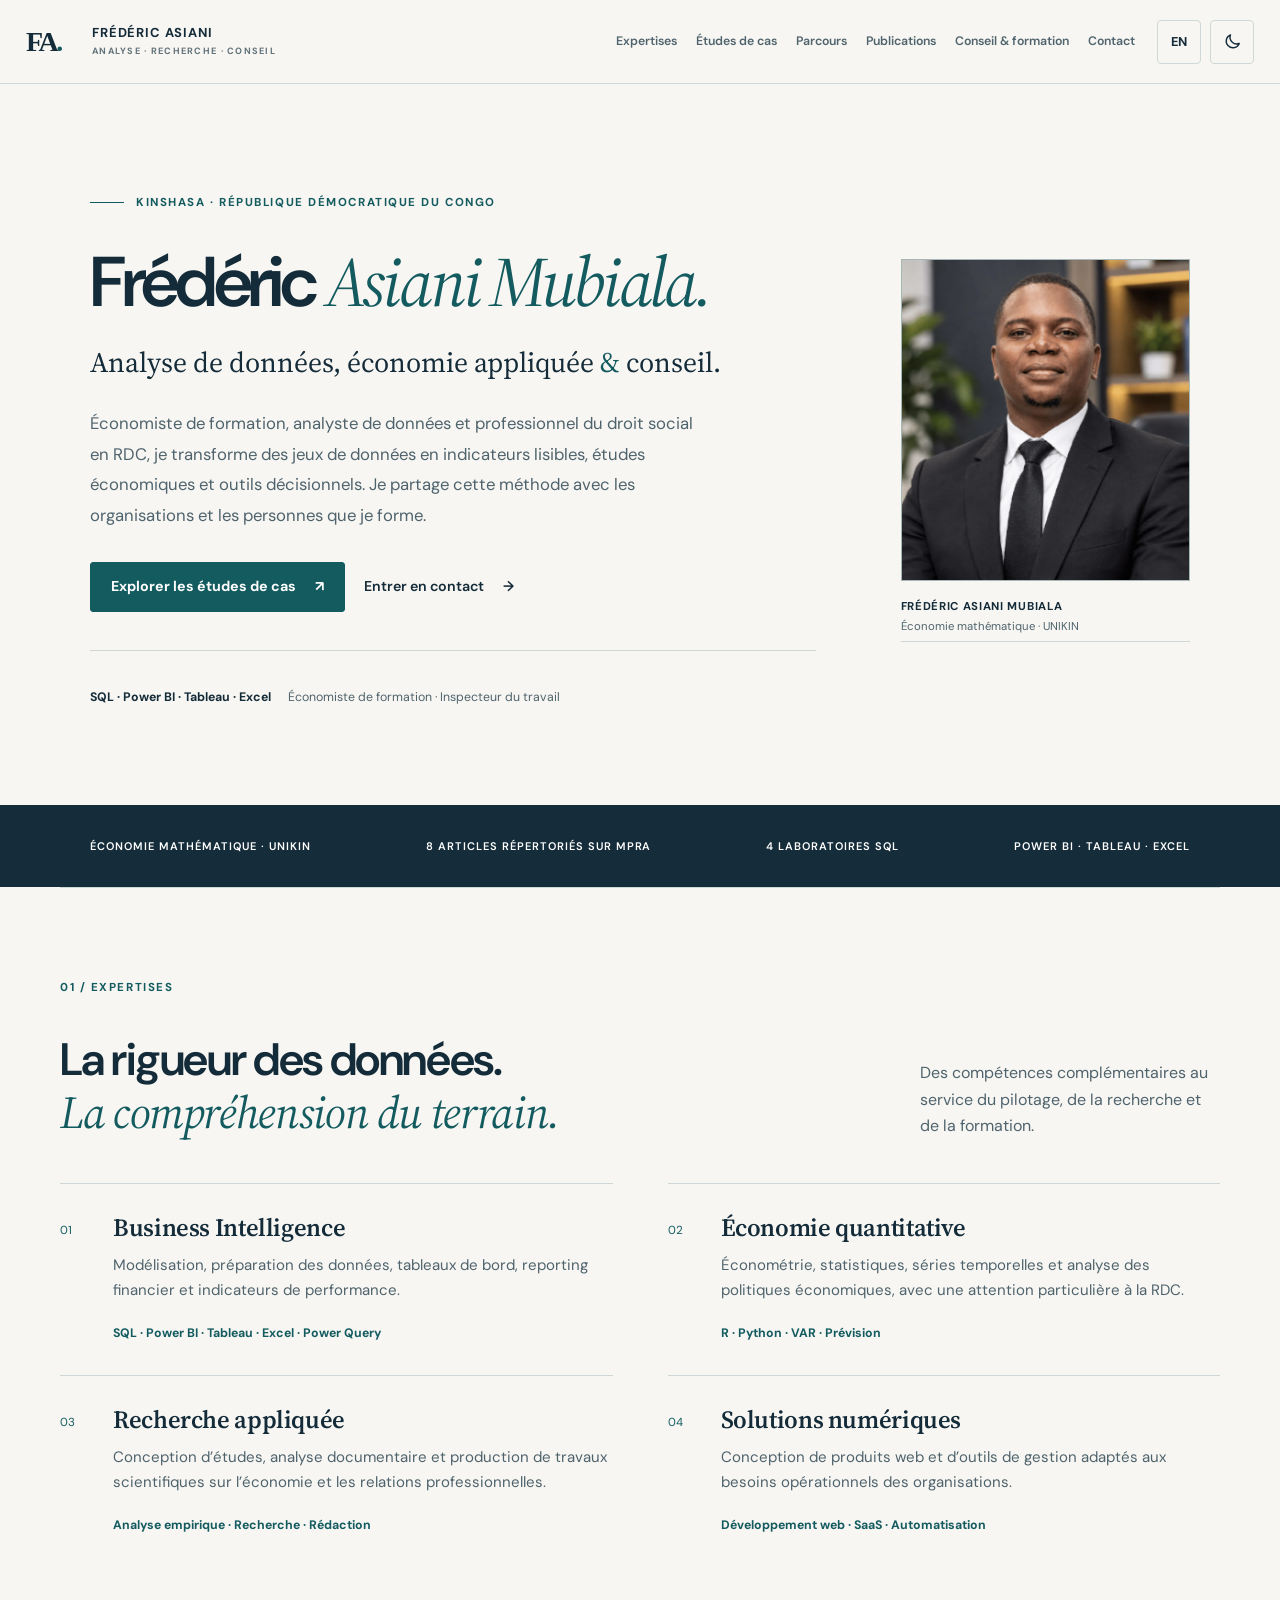
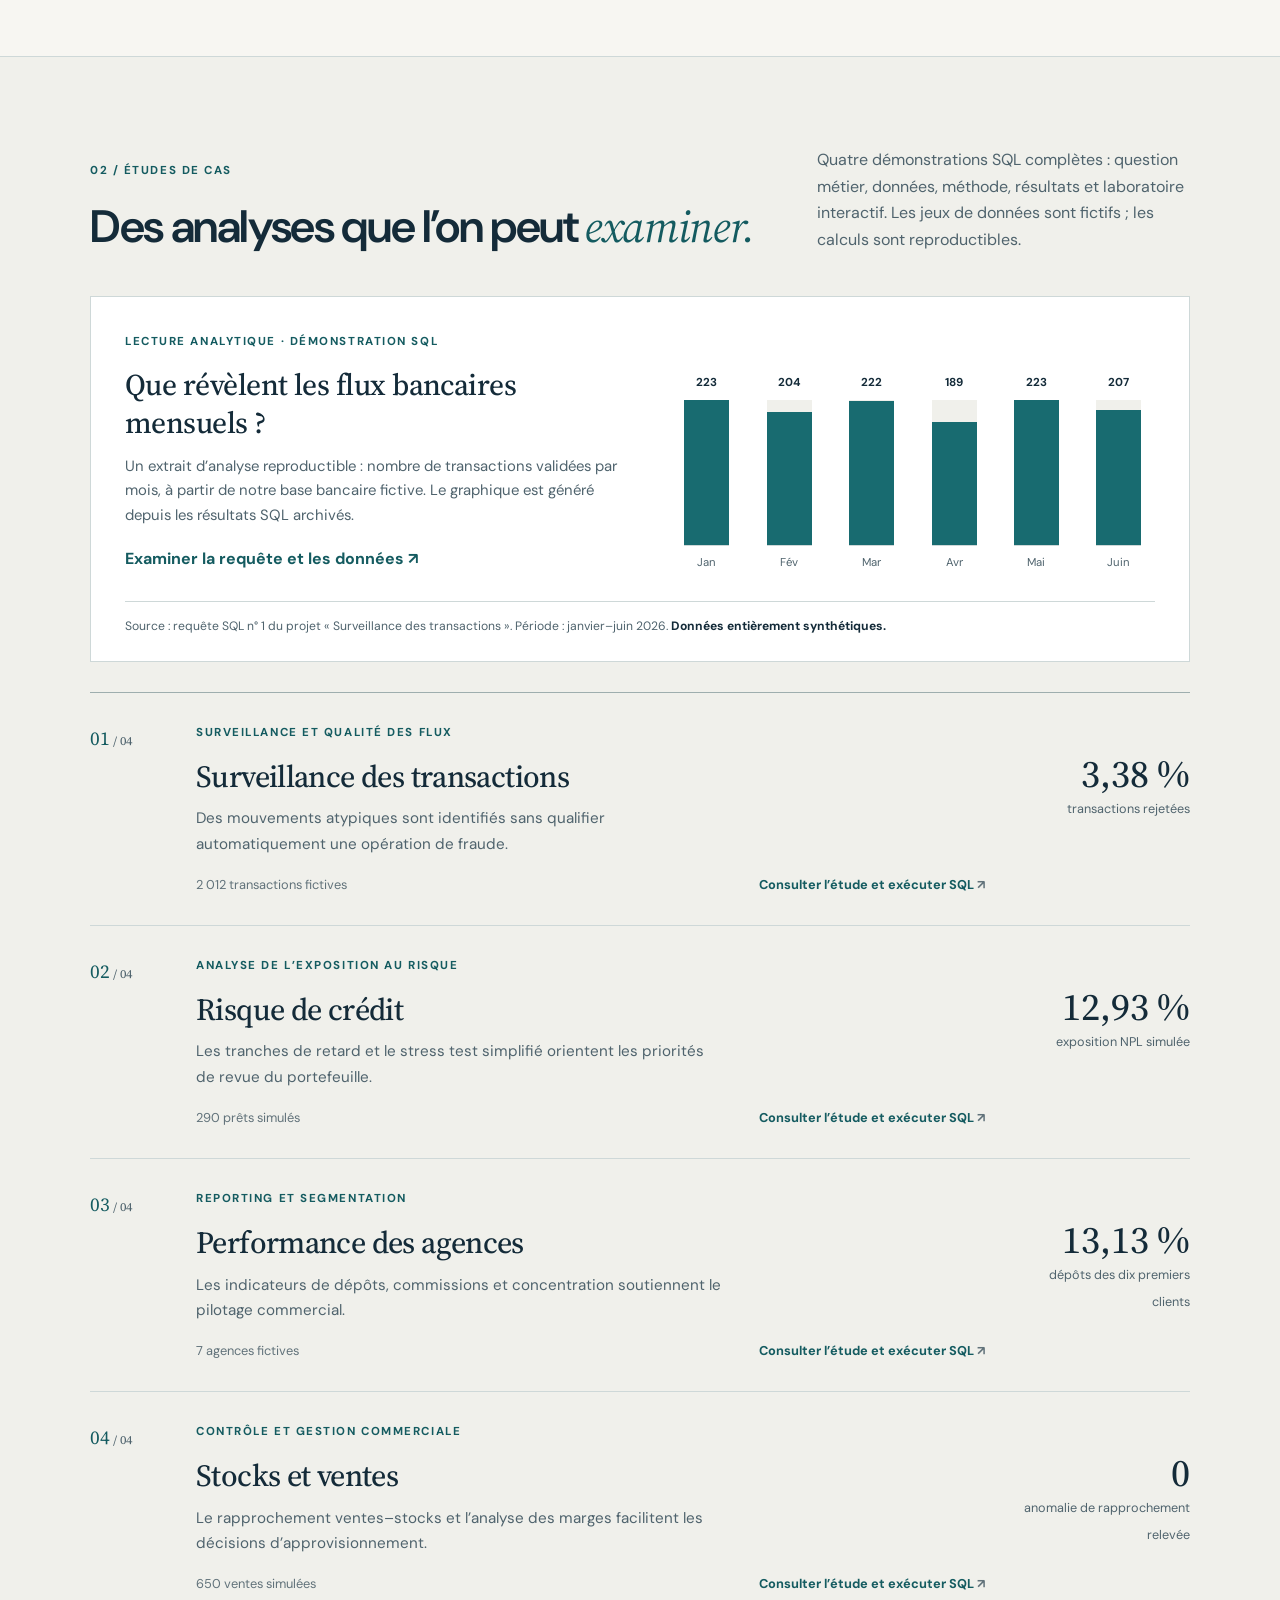
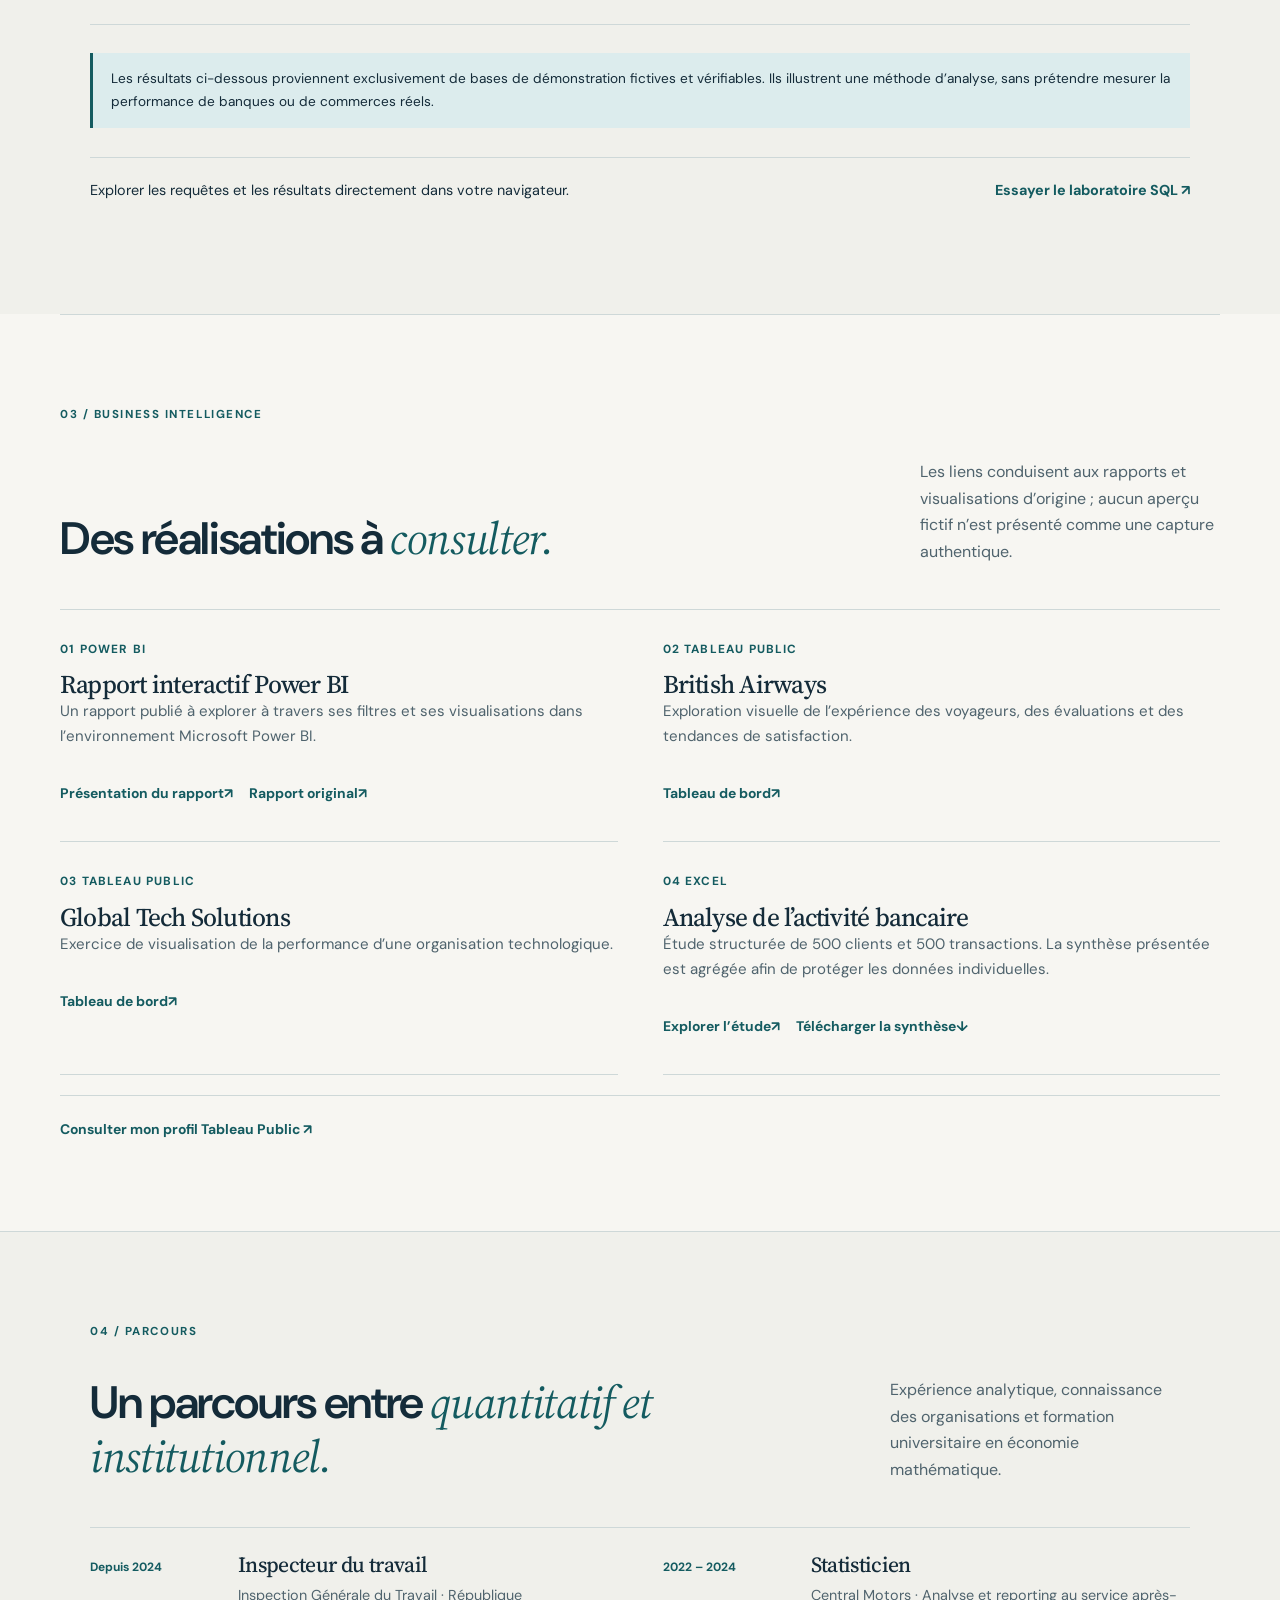
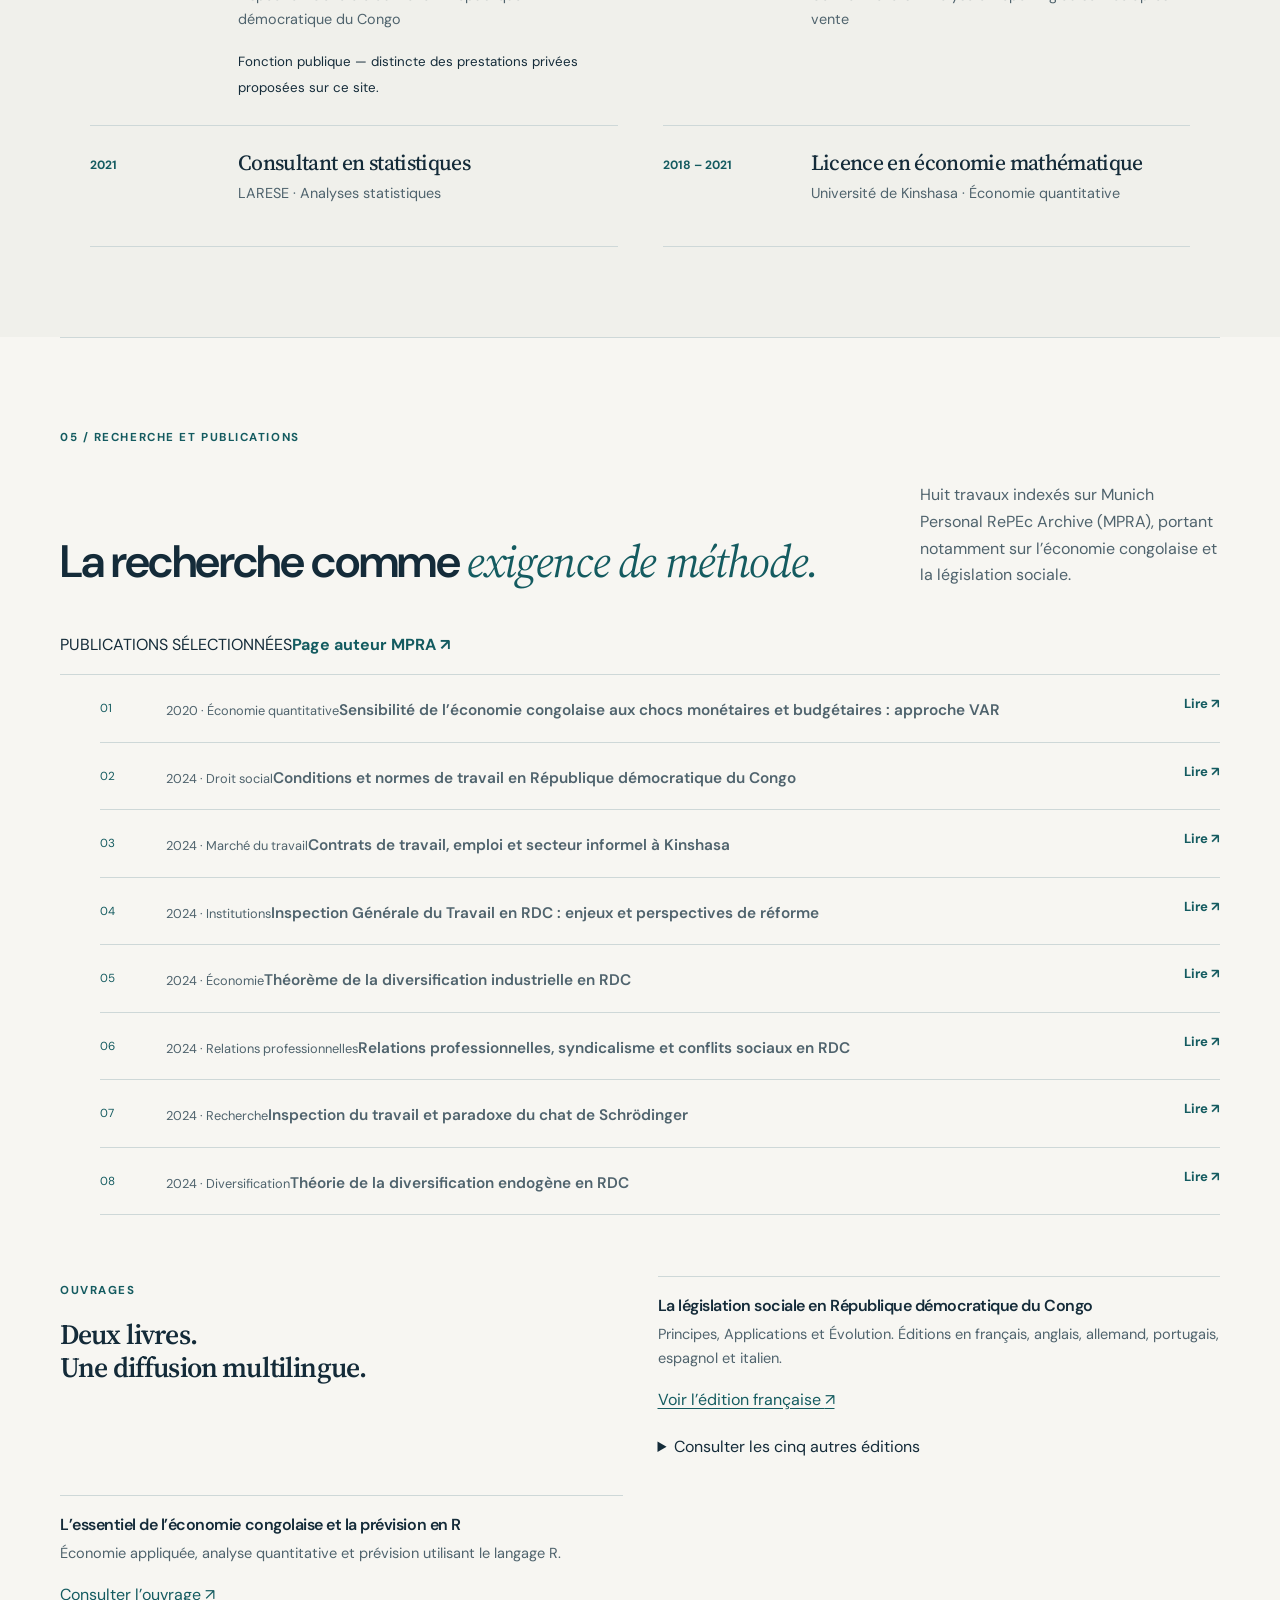
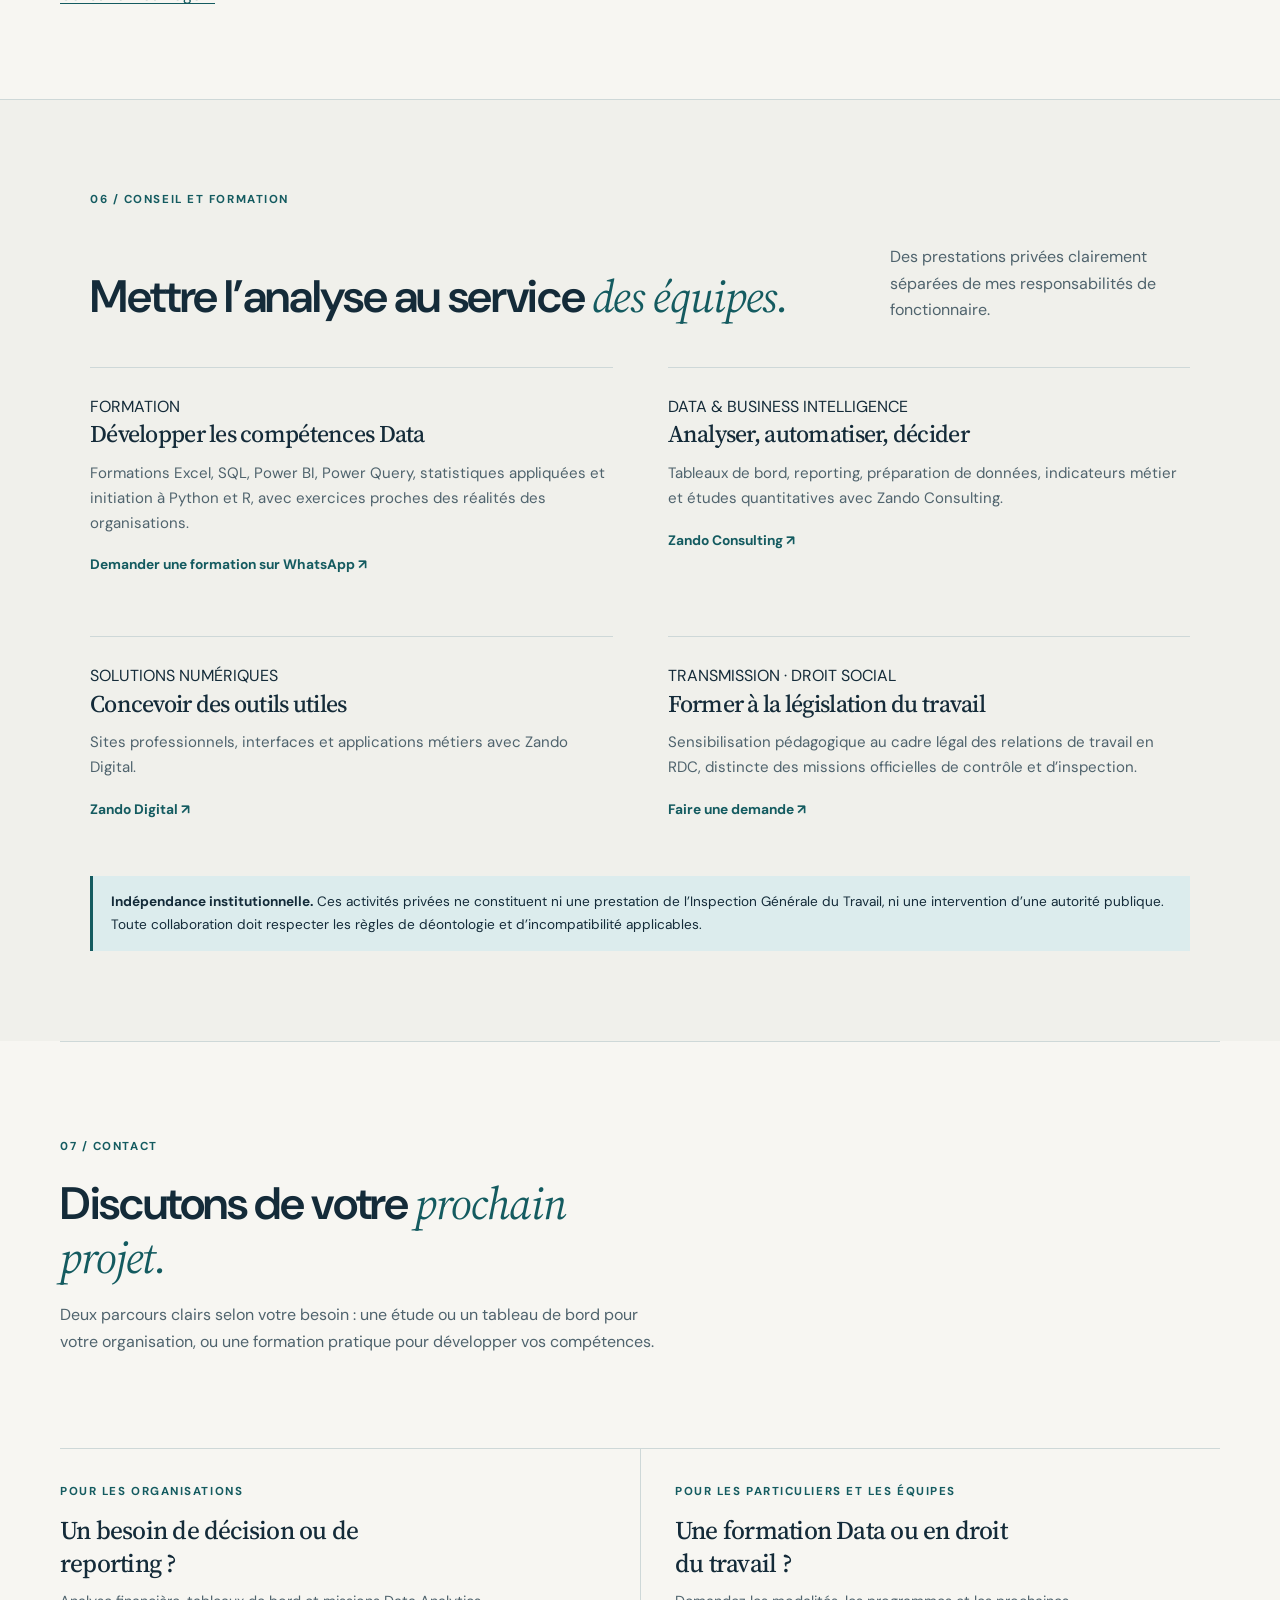
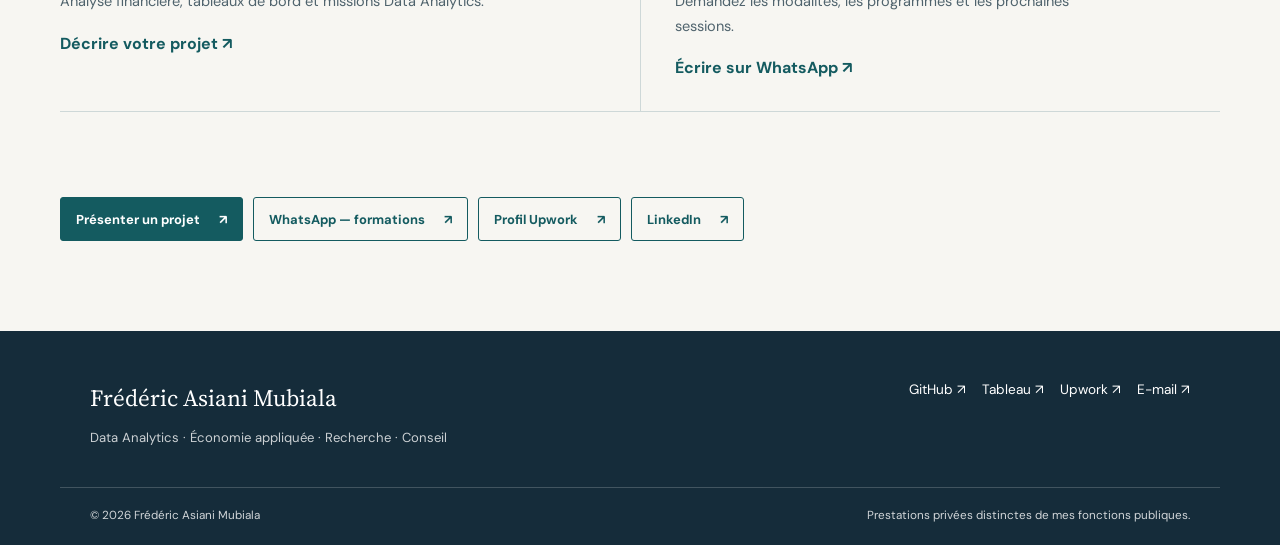
==== commit ec9617a6: "deploy: 4a186e9703588038f5d4e010c7863b403adc164d" ====
--- a/index.html
+++ b/index.html
@@ -1,16 +1,16 @@
 <!DOCTYPE html>
 
-<html lang="fr"><head><meta charset="utf-8"/><meta content="width=device-width,initial-scale=1" name="viewport"/><title>Frédéric Asiani Mubiala | Data Analyst, économiste et consultant</title><meta content="Frédéric Asiani Mubiala : analyse de données, conseil BI, économie appliquée, recherche et formation en RDC. 4 études SQL interactives, Power BI, Tableau et Excel." name="description"/><meta content="#f7f6f2" id="theme-color-meta" name="theme-color"/><link href="https://frederic-asiani.github.io/" rel="canonical"/><link href="assets/favicon.svg" rel="icon" type="image/svg+xml"/><script>(function(){try{const p=localStorage.getItem('asiani-color-theme');const t=p==='dark'||p==='light'?p:(window.matchMedia('(prefers-color-scheme: dark)').matches?'dark':'light');document.documentElement.setAttribute('data-theme',t);document.documentElement.style.colorScheme=t;const m=document.querySelector('meta[name=theme-color]');if(m)m.content=t==='dark'?'#0d1923':'#f7f6f2';}catch(e){const t=window.matchMedia('(prefers-color-scheme: dark)').matches?'dark':'light';document.documentElement.setAttribute('data-theme',t);document.documentElement.style.colorScheme=t;const m=document.querySelector('meta[name=theme-color]');if(m)m.content=t==='dark'?'#0d1923':'#f7f6f2';}})();</script><link href="styles.css" rel="stylesheet"/><meta content="website" property="og:type"/><meta content="Frédéric Asiani Mubiala | Data Analyst, économiste et consultant" property="og:title"/><meta content="Frédéric Asiani Mubiala : analyse de données, conseil BI, économie appliquée, recherche et formation en RDC. 4 études SQL interactives, Power BI, Tableau et Excel." property="og:description"/><meta content="https://avatars.githubusercontent.com/u/135480796?v=4" property="og:image"/><meta content="summary" name="twitter:card"/></head><body><a class="skip-link" href="#contenu">Aller au contenu</a><header class="site-header"><div class="site-header-inner"><a aria-label="Frédéric Asiani, accueil" class="wordmark" href="index.html"><span class="wordmark-symbol">FA<span class="wordmark-square">.</span></span><span class="wordmark-name">FRÉDÉRIC ASIANI<small>ANALYSE · RECHERCHE · CONSEIL</small></span></a><nav aria-label="Navigation principale" class="site-nav" id="site-nav"><a href="index.html#expertises">Expertises</a><a href="index.html#etudes">Études de cas</a><a href="index.html#parcours">Parcours</a><a href="index.html#publications">Publications</a><a href="index.html#conseil">Conseil &amp; formation</a><a href="index.html#contact">Contact</a></nav><div class="header-actions"><a aria-label="Switch to English" class="language-switch" href="en/index.html" lang="en">EN</a><button aria-label="Activer le thème sombre" aria-pressed="false" class="theme-toggle" id="theme-toggle" type="button"><svg aria-hidden="true" class="theme-sun" fill="none" height="20" stroke="currentColor" stroke-linecap="round" stroke-linejoin="round" stroke-width="1.75" viewbox="0 0 24 24" width="20"><circle cx="12" cy="12" r="4"></circle><path d="M12 2v2m0 16v2M4.93 4.93l1.42 1.42m11.3 11.3 1.42 1.42M2 12h2m16 0h2M4.93 19.07l1.42-1.42m11.3-11.3 1.42-1.42"></path></svg><svg aria-hidden="true" class="theme-moon" fill="none" height="20" stroke="currentColor" stroke-linecap="round" stroke-linejoin="round" stroke-width="1.75" viewbox="0 0 24 24" width="20"><path d="M20.5 14.5A8.5 8.5 0 019.5 3.5a8.5 8.5 0 1011 11z"></path></svg></button><button aria-controls="site-nav" aria-expanded="false" aria-label="Ouvrir le menu" class="menu-button" id="menu-button" type="button"><span></span><span></span><span></span></button></div></div></header><main id="contenu">
-<section aria-labelledby="hero-title" class="hero container" id="accueil"><div class="hero-copy"><p class="kicker"><span class="kicker-line"></span>KINSHASA · RÉPUBLIQUE DÉMOCRATIQUE DU CONGO</p><h1 id="hero-title">Frédéric <em>Asiani Mubiala.</em></h1><p class="hero-specialty">Analyse de données, économie appliquée <span class="amp">&amp;</span> conseil.</p><p class="hero-intro">Économiste de formation, analyste de données et professionnel du droit social en RDC, je transforme des jeux de données en indicateurs lisibles, études économiques et outils décisionnels. Je partage cette méthode avec les organisations et les personnes que je forme.</p><div class="hero-actions"><a class="action-primary" href="#etudes">Explorer les études de cas <span aria-hidden="true">↗</span></a><a class="action-text" href="#contact">Entrer en contact <span aria-hidden="true">→</span></a></div><div class="hero-assurance"><span>SQL · Power BI · Tableau · Excel</span><span>Économiste de formation · Inspecteur du travail</span></div></div><aside aria-label="Présentation professionnelle" class="hero-portrait"><div class="portrait-inner"><img alt="Portrait professionnel de Frédéric Asiani Mubiala" decoding="async" fetchpriority="high" height="480" loading="eager" src="https://avatars.githubusercontent.com/u/135480796?v=4" width="480"/><div aria-hidden="true" class="portrait-fallback"><span class="portrait-initials">FA<span class="portrait-point">.</span></span><span class="portrait-fallback-rule"></span><span class="portrait-fallback-caption">DATA · ÉCONOMIE · CONSEIL</span></div></div><div class="portrait-caption"><span>FRÉDÉRIC ASIANI MUBIALA</span><span>Économie mathématique · UNIKIN</span></div></aside></section>
+<html lang="fr"><head><meta charset="utf-8"/><meta content="width=device-width,initial-scale=1" name="viewport"/><title>Frédéric Asiani Mubiala | Data Analyst, économiste et consultant</title><meta content="Frédéric Asiani Mubiala : analyse de données, conseil BI, économie appliquée, recherche et formation en RDC. 4 études SQL interactives, Power BI, Tableau et Excel." name="description"/><meta content="#f7f6f2" id="theme-color-meta" name="theme-color"/><link href="https://frederic-asiani.github.io/" rel="canonical"/><link href="assets/favicon.svg" rel="icon" type="image/svg+xml"/><script>(function(){try{const p=localStorage.getItem('asiani-color-theme');const t=p==='dark'||p==='light'?p:(window.matchMedia('(prefers-color-scheme: dark)').matches?'dark':'light');document.documentElement.setAttribute('data-theme',t);document.documentElement.style.colorScheme=t;const m=document.querySelector('meta[name=theme-color]');if(m)m.content=t==='dark'?'#0d1923':'#f7f6f2';}catch(e){const t=window.matchMedia('(prefers-color-scheme: dark)').matches?'dark':'light';document.documentElement.setAttribute('data-theme',t);document.documentElement.style.colorScheme=t;const m=document.querySelector('meta[name=theme-color]');if(m)m.content=t==='dark'?'#0d1923':'#f7f6f2';}})();</script><link href="styles.css" rel="stylesheet"/><meta content="website" property="og:type"/><meta content="Frédéric Asiani Mubiala | Data Analyst, économiste et consultant" property="og:title"/><meta content="Frédéric Asiani Mubiala : analyse de données, conseil BI, économie appliquée, recherche et formation en RDC. 4 études SQL interactives, Power BI, Tableau et Excel." property="og:description"/><meta content="https://frederic-asiani.github.io/assets/portrait-frederic-asiani.jpg" property="og:image"/><meta content="summary" name="twitter:card"/><meta content="fr_CD" property="og:locale"/><meta content="https://frederic-asiani.github.io/" property="og:url"/><link href="https://fonts.googleapis.com" rel="preconnect"/><link crossorigin="anonymous" href="https://fonts.gstatic.com" rel="preconnect"/><meta content="light dark" name="color-scheme"/><script type="application/ld+json">{"@context":"https://schema.org","@type":"Person","name":"Frédéric Asiani Mubiala","alternateName":"Freddy Asiani","url":"https://frederic-asiani.github.io/","image":"https://frederic-asiani.github.io/assets/portrait-frederic-asiani.jpg","description":"Économiste, analyste de données, chercheur et formateur à Kinshasa, RDC.","jobTitle":["Data Analyst","Économiste","Inspecteur du travail"],"sameAs":["https://github.com/Frederic-Asiani","https://public.tableau.com/app/profile/frederic.asiani","https://www.upwork.com/freelancers/~019a6d23b828207a48","https://cd.linkedin.com/in/freddy-asiani/en"],"knowsAbout":["SQL","Power BI","Tableau","Excel","Econometrics","Labour Law"]}</script></head><body><a class="skip-link" href="#contenu">Aller au contenu</a><header class="site-header"><div class="site-header-inner"><a aria-label="Frédéric Asiani, accueil" class="wordmark" href="index.html"><span class="wordmark-symbol">FA<span class="wordmark-square">.</span></span><span class="wordmark-name">FRÉDÉRIC ASIANI<small>ANALYSE · RECHERCHE · CONSEIL</small></span></a><nav aria-label="Navigation principale" class="site-nav" id="site-nav"><a href="index.html#expertises">Expertises</a><a href="index.html#etudes">Études de cas</a><a href="index.html#parcours">Parcours</a><a href="index.html#publications">Publications</a><a href="index.html#conseil">Conseil &amp; formation</a><a href="index.html#contact">Contact</a></nav><div class="header-actions"><a aria-label="Switch to English" class="language-switch" href="en/index.html" lang="en">EN</a><button aria-label="Activer le thème sombre" aria-pressed="false" class="theme-toggle" id="theme-toggle" type="button"><svg aria-hidden="true" class="theme-sun" fill="none" height="20" stroke="currentColor" stroke-linecap="round" stroke-linejoin="round" stroke-width="1.75" viewbox="0 0 24 24" width="20"><circle cx="12" cy="12" r="4"></circle><path d="M12 2v2m0 16v2M4.93 4.93l1.42 1.42m11.3 11.3 1.42 1.42M2 12h2m16 0h2M4.93 19.07l1.42-1.42m11.3-11.3 1.42-1.42"></path></svg><svg aria-hidden="true" class="theme-moon" fill="none" height="20" stroke="currentColor" stroke-linecap="round" stroke-linejoin="round" stroke-width="1.75" viewbox="0 0 24 24" width="20"><path d="M20.5 14.5A8.5 8.5 0 019.5 3.5a8.5 8.5 0 1011 11z"></path></svg></button><button aria-controls="site-nav" aria-expanded="false" aria-label="Ouvrir le menu" class="menu-button" id="menu-button" type="button"><span></span><span></span><span></span></button></div></div></header><main id="contenu">
+<section aria-labelledby="hero-title" class="hero container" id="accueil"><div class="hero-copy"><p class="kicker"><span class="kicker-line"></span>KINSHASA · RÉPUBLIQUE DÉMOCRATIQUE DU CONGO</p><h1 id="hero-title">Frédéric <em>Asiani Mubiala.</em></h1><p class="hero-specialty">Analyse de données, économie appliquée <span class="amp">&amp;</span> conseil.</p><p class="hero-intro">Économiste de formation, analyste de données et professionnel du droit social en RDC, je transforme des jeux de données en indicateurs lisibles, études économiques et outils décisionnels. Je partage cette méthode avec les organisations et les personnes que je forme.</p><div class="hero-actions"><a class="action-primary" href="#etudes">Explorer les études de cas <span aria-hidden="true">↗</span></a><a class="action-text" href="#contact">Entrer en contact <span aria-hidden="true">→</span></a></div><div class="hero-assurance"><span>SQL · Power BI · Tableau · Excel</span><span>Économiste de formation · Inspecteur du travail</span></div></div><aside aria-label="Présentation professionnelle" class="hero-portrait"><div class="portrait-inner"><img alt="Portrait professionnel de Frédéric Asiani Mubiala" decoding="async" fetchpriority="high" height="480" loading="eager" src="assets/portrait-frederic-asiani.jpg" width="480"/><div aria-hidden="true" class="portrait-fallback"><span class="portrait-initials">FA<span class="portrait-point">.</span></span><span class="portrait-fallback-rule"></span><span class="portrait-fallback-caption">DATA · ÉCONOMIE · CONSEIL</span></div></div><div class="portrait-caption"><span>FRÉDÉRIC ASIANI MUBIALA</span><span>Économie mathématique · UNIKIN</span></div></aside></section>
 <div class="credential-strip"><div class="container credential-inner"><span>ÉCONOMIE MATHÉMATIQUE · UNIKIN</span><span>8 ARTICLES RÉPERTORIÉS SUR MPRA</span><span>4 LABORATOIRES SQL</span><span>POWER BI · TABLEAU · EXCEL</span></div></div>
 <section class="section container" id="expertises"><div class="section-heading"><span class="section-number">01 / EXPERTISES</span><h2>La rigueur des données.<br/><em>La compréhension du terrain.</em></h2><p>Des compétences complémentaires au service du pilotage, de la recherche et de la formation.</p></div><div class="expertise-layout"><article class="expertise-item"><span class="expertise-n">01</span><div><h3>Business Intelligence</h3><p>Modélisation, préparation des données, tableaux de bord, reporting financier et indicateurs de performance.</p><span class="skill-line">SQL · Power BI · Tableau · Excel · Power Query</span></div></article><article class="expertise-item"><span class="expertise-n">02</span><div><h3>Économie quantitative</h3><p>Économétrie, statistiques, séries temporelles et analyse des politiques économiques, avec une attention particulière à la RDC.</p><span class="skill-line">R · Python · VAR · Prévision</span></div></article><article class="expertise-item"><span class="expertise-n">03</span><div><h3>Recherche appliquée</h3><p>Conception d’études, analyse documentaire et production de travaux scientifiques sur l’économie et les relations professionnelles.</p><span class="skill-line">Analyse empirique · Recherche · Rédaction</span></div></article><article class="expertise-item"><span class="expertise-n">04</span><div><h3>Solutions numériques</h3><p>Conception de produits web et d’outils de gestion adaptés aux besoins opérationnels des organisations.</p><span class="skill-line">Développement web · SaaS · Automatisation</span></div></article></div></section>
-<section class="section band" id="etudes"><div class="container"><div class="section-heading section-heading-wide"><div><span class="section-number">02 / ÉTUDES DE CAS</span><h2>Des analyses que l’on peut <em>examiner.</em></h2></div><p>Quatre démonstrations SQL complètes : question métier, données, méthode, résultats et laboratoire interactif. Les jeux de données sont fictifs ; les calculs sont reproductibles.</p></div><figure aria-labelledby="evidence-feature-title" class="evidence-feature"><div class="evidence-feature-header"><div><span class="section-number">LECTURE ANALYTIQUE · DÉMONSTRATION SQL</span><h3 id="evidence-feature-title">Que révèlent les flux bancaires mensuels ?</h3><p>Un extrait d’analyse reproductible : nombre de transactions validées par mois, à partir de notre base bancaire fictive. Le graphique est généré depuis les résultats SQL archivés.</p><a class="editorial-link" href="projets/01-surveillance-transactions/index.html#atelier-sql">Examiner la requête et les données <span aria-hidden="true">↗</span></a></div></div><div aria-label="Transactions validées de janvier à juin 2026" class="evidence-feature-chart" role="group"><div class="evidence-month"><span class="evidence-n">223</span><div class="evidence-column-track"><span aria-hidden="true" class="evidence-column" style="height:100.00%"></span></div><span class="evidence-m">Jan</span></div><div class="evidence-month"><span class="evidence-n">204</span><div class="evidence-column-track"><span aria-hidden="true" class="evidence-column" style="height:91.48%"></span></div><span class="evidence-m">Fév</span></div><div class="evidence-month"><span class="evidence-n">222</span><div class="evidence-column-track"><span aria-hidden="true" class="evidence-column" style="height:99.55%"></span></div><span class="evidence-m">Mar</span></div><div class="evidence-month"><span class="evidence-n">189</span><div class="evidence-column-track"><span aria-hidden="true" class="evidence-column" style="height:84.75%"></span></div><span class="evidence-m">Avr</span></div><div class="evidence-month"><span class="evidence-n">223</span><div class="evidence-column-track"><span aria-hidden="true" class="evidence-column" style="height:100.00%"></span></div><span class="evidence-m">Mai</span></div><div class="evidence-month"><span class="evidence-n">207</span><div class="evidence-column-track"><span aria-hidden="true" class="evidence-column" style="height:92.83%"></span></div><span class="evidence-m">Juin</span></div></div><figcaption>Source : requête SQL n° 1 du projet « Surveillance des transactions ». Période : janvier–juin 2026. <strong>Données entièrement synthétiques.</strong></figcaption></figure><div class="case-list"><article class="case-row"><div class="case-index">01<span> / 04</span></div><div class="case-content"><p class="eyebrow">Surveillance et qualité des flux</p><h3>Surveillance des transactions</h3><p>Des mouvements atypiques sont identifiés sans qualifier automatiquement une opération de fraude.</p><div class="case-foot"><span>2 012 transactions fictives</span><a href="projets/01-surveillance-transactions/index.html">Consulter l’étude et exécuter SQL <span aria-hidden="true">↗</span></a></div></div><div class="case-stat"><strong>3,38 %</strong><span>transactions rejetées</span></div></article><article class="case-row"><div class="case-index">02<span> / 04</span></div><div class="case-content"><p class="eyebrow">Analyse de l’exposition au risque</p><h3>Risque de crédit</h3><p>Les tranches de retard et le stress test simplifié orientent les priorités de revue du portefeuille.</p><div class="case-foot"><span>290 prêts simulés</span><a href="projets/02-risque-credit/index.html">Consulter l’étude et exécuter SQL <span aria-hidden="true">↗</span></a></div></div><div class="case-stat"><strong>12,93 %</strong><span>exposition NPL simulée</span></div></article><article class="case-row"><div class="case-index">03<span> / 04</span></div><div class="case-content"><p class="eyebrow">Reporting et segmentation</p><h3>Performance des agences</h3><p>Les indicateurs de dépôts, commissions et concentration soutiennent le pilotage commercial.</p><div class="case-foot"><span>7 agences fictives</span><a href="projets/03-agences-clientele/index.html">Consulter l’étude et exécuter SQL <span aria-hidden="true">↗</span></a></div></div><div class="case-stat"><strong>13,13 %</strong><span>dépôts des dix premiers clients</span></div></article><article class="case-row"><div class="case-index">04<span> / 04</span></div><div class="case-content"><p class="eyebrow">Contrôle et gestion commerciale</p><h3>Stocks et ventes</h3><p>Le rapprochement ventes–stocks et l’analyse des marges facilitent les décisions d’approvisionnement.</p><div class="case-foot"><span>650 ventes simulées</span><a href="projets/04-stocks-commerce/index.html">Consulter l’étude et exécuter SQL <span aria-hidden="true">↗</span></a></div></div><div class="case-stat"><strong>0</strong><span>anomalie de rapprochement relevée</span></div></article></div><p class="disclosure">Les résultats ci-dessous proviennent exclusivement de bases de démonstration fictives et vérifiables. Ils illustrent une méthode d’analyse, sans prétendre mesurer la performance de banques ou de commerces réels.</p><div class="case-tools"><span>Explorer les requêtes et les résultats directement dans votre navigateur.</span><a class="inline-link" href="projets/01-surveillance-transactions/index.html#atelier-sql">Essayer le laboratoire SQL <span aria-hidden="true">↗</span></a></div></div></section>
-<section class="section container" id="realisations"><div class="section-heading"><span class="section-number">03 / BUSINESS INTELLIGENCE</span><h2>Des réalisations à <em>consulter.</em></h2><p>Les liens conduisent aux rapports et visualisations d’origine ; aucun aperçu fictif n’est présenté comme une capture authentique.</p></div><div class="work-list"><article class="work-feature"><div class="work-label"><span>01</span> POWER BI</div><div><h3>Rapport interactif Power BI</h3><p>Un rapport publié à explorer à travers ses filtres et ses visualisations dans l’environnement Microsoft Power BI.</p></div><div class="work-links"><a href="projets/06-powerbi/index.html">Présentation du rapport <span aria-hidden="true">↗</span></a><a href="https://app.powerbi.com/view?r=eyJrIjoiYWExMDlhM2MtM2ZlNi00NTA0LTg5NTYtYmNmMjgyN2I0ZjVjIiwidCI6IjFjOTRjYTlhLThkOTgtNGQxMC05OTQ0LTZmZjU4NGNjODBlNyJ9" rel="noopener noreferrer" target="_blank">Rapport original <span aria-hidden="true">↗</span></a></div></article><article class="work-feature"><div class="work-label"><span>02</span> TABLEAU PUBLIC</div><div><h3>British Airways</h3><p>Exploration visuelle de l’expérience des voyageurs, des évaluations et des tendances de satisfaction.</p></div><div class="work-links"><a href="https://public.tableau.com/views/ProjetbritishAirWays/Tableaudebord1" rel="noopener noreferrer" target="_blank">Tableau de bord <span aria-hidden="true">↗</span></a></div></article><article class="work-feature"><div class="work-label"><span>03</span> TABLEAU PUBLIC</div><div><h3>Global Tech Solutions</h3><p>Exercice de visualisation de la performance d’une organisation technologique.</p></div><div class="work-links"><a href="https://public.tableau.com/views/GlobalTechSolutions_17383775965590/Tableaudebord1" rel="noopener noreferrer" target="_blank">Tableau de bord <span aria-hidden="true">↗</span></a></div></article><article class="work-feature"><div class="work-label"><span>04</span> EXCEL</div><div><h3>Analyse de l’activité bancaire</h3><p>Étude structurée de 500 clients et 500 transactions. La synthèse présentée est agrégée afin de protéger les données individuelles.</p></div><div class="work-links"><a href="projets/05-analyse-bancaire-excel/index.html">Explorer l’étude <span aria-hidden="true">↗</span></a><a download="" href="projets/05-analyse-bancaire-excel/Banque_Synthese_Anonymisee.xlsx">Télécharger la synthèse <span aria-hidden="true">↓</span></a></div></article></div><div class="work-bottom"><a class="editorial-link" href="https://public.tableau.com/app/profile/frederic.asiani" rel="noopener noreferrer" target="_blank">Consulter mon profil Tableau Public <span aria-hidden="true">↗</span></a></div></section>
+<section class="section band" id="etudes"><div class="container"><div class="section-heading section-heading-wide"><div><span class="section-number">02 / ÉTUDES DE CAS</span><h2>Des analyses que l’on peut <em>examiner.</em></h2></div><p>Quatre démonstrations SQL complètes : question métier, données, méthode, résultats et laboratoire interactif. Les jeux de données sont fictifs ; les calculs sont reproductibles.</p></div><figure aria-label="Analyse de démonstration SQL : six mois de transactions fictives" aria-labelledby="evidence-feature-title" class="evidence-feature"><div class="evidence-feature-header"><div><span class="section-number">LECTURE ANALYTIQUE · DÉMONSTRATION SQL</span><h3 id="evidence-feature-title">Que révèlent les flux bancaires mensuels ?</h3><p>Un extrait d’analyse reproductible : nombre de transactions validées par mois, à partir de notre base bancaire fictive. Le graphique est généré depuis les résultats SQL archivés.</p><a class="editorial-link" href="projets/01-surveillance-transactions/index.html#atelier-sql">Examiner la requête et les données <span aria-hidden="true">↗</span></a></div></div><div aria-label="Transactions validées par mois, de janvier à juin 2026, chiffres issus des résultats SQL de démonstration" class="evidence-feature-chart" role="group"><div class="evidence-month"><span class="evidence-n">223</span><div class="evidence-column-track"><span aria-hidden="true" class="evidence-column" style="height:100.00%"></span></div><span class="evidence-m">Jan</span></div><div class="evidence-month"><span class="evidence-n">204</span><div class="evidence-column-track"><span aria-hidden="true" class="evidence-column" style="height:91.48%"></span></div><span class="evidence-m">Fév</span></div><div class="evidence-month"><span class="evidence-n">222</span><div class="evidence-column-track"><span aria-hidden="true" class="evidence-column" style="height:99.55%"></span></div><span class="evidence-m">Mar</span></div><div class="evidence-month"><span class="evidence-n">189</span><div class="evidence-column-track"><span aria-hidden="true" class="evidence-column" style="height:84.75%"></span></div><span class="evidence-m">Avr</span></div><div class="evidence-month"><span class="evidence-n">223</span><div class="evidence-column-track"><span aria-hidden="true" class="evidence-column" style="height:100.00%"></span></div><span class="evidence-m">Mai</span></div><div class="evidence-month"><span class="evidence-n">207</span><div class="evidence-column-track"><span aria-hidden="true" class="evidence-column" style="height:92.83%"></span></div><span class="evidence-m">Juin</span></div></div><figcaption>Source : requête SQL n° 1 du projet « Surveillance des transactions ». Période : janvier–juin 2026. <strong>Données entièrement synthétiques.</strong></figcaption></figure><div aria-label="Quatre études de cas SQL — données de démonstration" class="case-list"><article class="case-row"><div aria-label="Étude 01 sur 4" class="case-index" title="Étude 01 sur 4">01<span> / 04</span></div><div class="case-content"><p class="eyebrow">Surveillance et qualité des flux</p><h3>Surveillance des transactions</h3><p>Des mouvements atypiques sont identifiés sans qualifier automatiquement une opération de fraude.</p><div class="case-foot"><span>2 012 transactions fictives</span><a aria-label="Lire l’étude Surveillance des transactions et lancer le laboratoire SQL" href="projets/01-surveillance-transactions/index.html">Consulter l’étude et exécuter SQL <span aria-hidden="true">↗</span></a></div></div><div class="case-stat"><strong>3,38 %</strong><span>transactions rejetées</span></div></article><article class="case-row"><div aria-label="Étude 02 sur 4" class="case-index" title="Étude 02 sur 4">02<span> / 04</span></div><div class="case-content"><p class="eyebrow">Analyse de l’exposition au risque</p><h3>Risque de crédit</h3><p>Les tranches de retard et le stress test simplifié orientent les priorités de revue du portefeuille.</p><div class="case-foot"><span>290 prêts simulés</span><a aria-label="Lire l’étude Risque de crédit et lancer le laboratoire SQL" href="projets/02-risque-credit/index.html">Consulter l’étude et exécuter SQL <span aria-hidden="true">↗</span></a></div></div><div class="case-stat"><strong>12,93 %</strong><span>exposition NPL simulée</span></div></article><article class="case-row"><div aria-label="Étude 03 sur 4" class="case-index" title="Étude 03 sur 4">03<span> / 04</span></div><div class="case-content"><p class="eyebrow">Reporting et segmentation</p><h3>Performance des agences</h3><p>Les indicateurs de dépôts, commissions et concentration soutiennent le pilotage commercial.</p><div class="case-foot"><span>7 agences fictives</span><a aria-label="Lire l’étude Performance des agences et lancer le laboratoire SQL" href="projets/03-agences-clientele/index.html">Consulter l’étude et exécuter SQL <span aria-hidden="true">↗</span></a></div></div><div class="case-stat"><strong>13,13 %</strong><span>dépôts des dix premiers clients</span></div></article><article class="case-row"><div aria-label="Étude 04 sur 4" class="case-index" title="Étude 04 sur 4">04<span> / 04</span></div><div class="case-content"><p class="eyebrow">Contrôle et gestion commerciale</p><h3>Stocks et ventes</h3><p>Le rapprochement ventes–stocks et l’analyse des marges facilitent les décisions d’approvisionnement.</p><div class="case-foot"><span>650 ventes simulées</span><a aria-label="Lire l’étude Stocks et ventes et lancer le laboratoire SQL" href="projets/04-stocks-commerce/index.html">Consulter l’étude et exécuter SQL <span aria-hidden="true">↗</span></a></div></div><div class="case-stat"><strong>0</strong><span>anomalie de rapprochement relevée</span></div></article></div><p class="disclosure">Les résultats ci-dessous proviennent exclusivement de bases de démonstration fictives et vérifiables. Ils illustrent une méthode d’analyse, sans prétendre mesurer la performance de banques ou de commerces réels.</p><div class="case-tools"><span>Explorer les requêtes et les résultats directement dans votre navigateur.</span><a class="inline-link" href="projets/01-surveillance-transactions/index.html#atelier-sql">Essayer le laboratoire SQL <span aria-hidden="true">↗</span></a></div></div></section>
+<section class="section container" id="realisations"><div class="section-heading"><span class="section-number">03 / BUSINESS INTELLIGENCE</span><h2>Des réalisations à <em>consulter.</em></h2><p>Les liens conduisent aux rapports et visualisations d’origine ; aucun aperçu fictif n’est présenté comme une capture authentique.</p></div><div class="work-list"><article class="work-feature"><div class="work-label" title="Rapport Power BI consultable"><span>01</span> POWER BI</div><div><h3>Rapport interactif Power BI</h3><p>Un rapport publié à explorer à travers ses filtres et ses visualisations dans l’environnement Microsoft Power BI.</p></div><div class="work-links"><a href="projets/06-powerbi/index.html">Présentation du rapport <span aria-hidden="true">↗</span></a><a href="https://app.powerbi.com/view?r=eyJrIjoiYWExMDlhM2MtM2ZlNi00NTA0LTg5NTYtYmNmMjgyN2I0ZjVjIiwidCI6IjFjOTRjYTlhLThkOTgtNGQxMC05OTQ0LTZmZjU4NGNjODBlNyJ9" rel="noopener noreferrer" target="_blank">Rapport original <span aria-hidden="true">↗</span></a></div></article><article class="work-feature"><div class="work-label" title="Visualisation Tableau Public"><span>02</span> TABLEAU PUBLIC</div><div><h3>British Airways</h3><p>Exploration visuelle de l’expérience des voyageurs, des évaluations et des tendances de satisfaction.</p></div><div class="work-links"><a href="https://public.tableau.com/views/ProjetbritishAirWays/Tableaudebord1" rel="noopener noreferrer" target="_blank">Tableau de bord <span aria-hidden="true">↗</span></a></div></article><article class="work-feature"><div class="work-label" title="Visualisation Tableau Public"><span>03</span> TABLEAU PUBLIC</div><div><h3>Global Tech Solutions</h3><p>Exercice de visualisation de la performance d’une organisation technologique.</p></div><div class="work-links"><a href="https://public.tableau.com/views/GlobalTechSolutions_17383775965590/Tableaudebord1" rel="noopener noreferrer" target="_blank">Tableau de bord <span aria-hidden="true">↗</span></a></div></article><article class="work-feature"><div class="work-label" title="Étude Excel documentée"><span>04</span> EXCEL</div><div><h3>Analyse de l’activité bancaire</h3><p>Étude structurée de 500 clients et 500 transactions. La synthèse présentée est agrégée afin de protéger les données individuelles.</p></div><div class="work-links"><a href="projets/05-analyse-bancaire-excel/index.html">Explorer l’étude <span aria-hidden="true">↗</span></a><a download="" href="projets/05-analyse-bancaire-excel/Banque_Synthese_Anonymisee.xlsx">Télécharger la synthèse <span aria-hidden="true">↓</span></a></div></article></div><div class="work-bottom"><a class="editorial-link" href="https://public.tableau.com/app/profile/frederic.asiani" rel="noopener noreferrer" target="_blank">Consulter mon profil Tableau Public <span aria-hidden="true">↗</span></a></div></section>
 <section class="section band" id="parcours"><div class="container"><div class="section-heading"><span class="section-number">04 / PARCOURS</span><h2>Un parcours entre <em>quantitatif et institutionnel.</em></h2><p>Expérience analytique, connaissance des organisations et formation universitaire en économie mathématique.</p></div><div class="timeline"><article class="timeline-entry"><span class="timeline-date">Depuis 2024</span><div><h3>Inspecteur du travail</h3><p>Inspection Générale du Travail · République démocratique du Congo</p><small>Fonction publique — distincte des prestations privées proposées sur ce site.</small></div></article><article class="timeline-entry"><span class="timeline-date">2022 – 2024</span><div><h3>Statisticien</h3><p>Central Motors · Analyse et reporting au service après-vente</p></div></article><article class="timeline-entry"><span class="timeline-date">2021</span><div><h3>Consultant en statistiques</h3><p>LARESE · Analyses statistiques</p></div></article><article class="timeline-entry"><span class="timeline-date">2018 – 2021</span><div><h3>Licence en économie mathématique</h3><p>Université de Kinshasa · Économie quantitative</p></div></article></div></div></section>
 <section class="section container" id="publications"><div class="section-heading"><span class="section-number">05 / RECHERCHE ET PUBLICATIONS</span><h2>La recherche comme <em>exigence de méthode.</em></h2><p>Huit travaux indexés sur Munich Personal RePEc Archive (MPRA), portant notamment sur l’économie congolaise et la législation sociale.</p></div><div class="publication-top"><span>PUBLICATIONS SÉLECTIONNÉES</span><a class="inline-link" href="https://mpra.ub.uni-muenchen.de/view/people/ASIANI%3D3AFreddy%3D3A%3D3A.eprintid.html" rel="noopener noreferrer" target="_blank">Page auteur MPRA <span aria-hidden="true">↗</span></a></div><ol class="publication-list"><li class="publication-item"><span class="pub-no">01</span><div class="pub-text"><span class="pub-kind">2020 · Économie quantitative</span><span class="pub-title">Sensibilité de l’économie congolaise aux chocs monétaires et budgétaires : approche VAR</span></div><a aria-label="Lire la publication : Sensibilité de l’économie congolaise aux chocs monétaires et budgétaires : approche VAR" href="https://mpra.ub.uni-muenchen.de/101255/" rel="noopener noreferrer" target="_blank">Lire <span aria-hidden="true">↗</span></a></li><li class="publication-item"><span class="pub-no">02</span><div class="pub-text"><span class="pub-kind">2024 · Droit social</span><span class="pub-title">Conditions et normes de travail en République démocratique du Congo</span></div><a aria-label="Lire la publication : Conditions et normes de travail en République démocratique du Congo" href="https://mpra.ub.uni-muenchen.de/121254/" rel="noopener noreferrer" target="_blank">Lire <span aria-hidden="true">↗</span></a></li><li class="publication-item"><span class="pub-no">03</span><div class="pub-text"><span class="pub-kind">2024 · Marché du travail</span><span class="pub-title">Contrats de travail, emploi et secteur informel à Kinshasa</span></div><a aria-label="Lire la publication : Contrats de travail, emploi et secteur informel à Kinshasa" href="https://mpra.ub.uni-muenchen.de/121276/" rel="noopener noreferrer" target="_blank">Lire <span aria-hidden="true">↗</span></a></li><li class="publication-item"><span class="pub-no">04</span><div class="pub-text"><span class="pub-kind">2024 · Institutions</span><span class="pub-title">Inspection Générale du Travail en RDC : enjeux et perspectives de réforme</span></div><a aria-label="Lire la publication : Inspection Générale du Travail en RDC : enjeux et perspectives de réforme" href="https://mpra.ub.uni-muenchen.de/121371/" rel="noopener noreferrer" target="_blank">Lire <span aria-hidden="true">↗</span></a></li><li class="publication-item"><span class="pub-no">05</span><div class="pub-text"><span class="pub-kind">2024 · Économie</span><span class="pub-title">Théorème de la diversification industrielle en RDC</span></div><a aria-label="Lire la publication : Théorème de la diversification industrielle en RDC" href="https://mpra.ub.uni-muenchen.de/121440/" rel="noopener noreferrer" target="_blank">Lire <span aria-hidden="true">↗</span></a></li><li class="publication-item"><span class="pub-no">06</span><div class="pub-text"><span class="pub-kind">2024 · Relations professionnelles</span><span class="pub-title">Relations professionnelles, syndicalisme et conflits sociaux en RDC</span></div><a aria-label="Lire la publication : Relations professionnelles, syndicalisme et conflits sociaux en RDC" href="https://mpra.ub.uni-muenchen.de/121626/" rel="noopener noreferrer" target="_blank">Lire <span aria-hidden="true">↗</span></a></li><li class="publication-item"><span class="pub-no">07</span><div class="pub-text"><span class="pub-kind">2024 · Recherche</span><span class="pub-title">Inspection du travail et paradoxe du chat de Schrödinger</span></div><a aria-label="Lire la publication : Inspection du travail et paradoxe du chat de Schrödinger" href="https://mpra.ub.uni-muenchen.de/122269/" rel="noopener noreferrer" target="_blank">Lire <span aria-hidden="true">↗</span></a></li><li class="publication-item"><span class="pub-no">08</span><div class="pub-text"><span class="pub-kind">2024 · Diversification</span><span class="pub-title">Théorie de la diversification endogène en RDC</span></div><a aria-label="Lire la publication : Théorie de la diversification endogène en RDC" href="https://mpra.ub.uni-muenchen.de/122276/" rel="noopener noreferrer" target="_blank">Lire <span aria-hidden="true">↗</span></a></li></ol><div class="books-editorial"><div class="books-intro"><span class="micro-label">OUVRAGES</span><h3>Deux livres.<br/>Une diffusion multilingue.</h3></div><div class="book-detail"><h4>La législation sociale en République démocratique du Congo</h4><p>Principes, Applications et Évolution. Éditions en français, anglais, allemand, portugais, espagnol et italien.</p><a href="https://www.morawa.at/detail/ISBN-9786206705239/Asiani-Mubiala-Freddy/La-L%C3%A9gislation-Sociale-en-R%C3%A9publique-D%C3%A9mocratique-du-Congo" rel="noopener noreferrer" target="_blank">Voir l’édition française <span aria-hidden="true">↗</span></a><details class="editions-details"><summary>Consulter les cinq autres éditions</summary><ul><li><a href="https://www.foyles.co.uk/book/social-legislation-in-the-democratic-republic-of-congo/freddy-asiani-mubiala/9786208105891" rel="noopener noreferrer" target="_blank">English ↗</a></li><li><a href="https://www.morawa.at/detail/ISBN-9786208105884/Asiani-Mubiala-Freddy/Die-Sozialgesetzgebung-in-der-Demokratischen-Republik-Kongo" rel="noopener noreferrer" target="_blank">Deutsch ↗</a></li><li><a href="https://www.hatchards.co.uk/book/legisla-o-social-na-rep-blica-democr-tica-do-congo/freddy-asiani-mubiala/9786208105839" rel="noopener noreferrer" target="_blank">Português ↗</a></li><li><a href="https://www.morawa.at/detail/ISBN-9786208105914/Asiani-Mubiala-Freddy/Legislaci%C3%B3n-social-en-la-Rep%C3%BAblica-Democr%C3%A1tica-del-Congo" rel="noopener noreferrer" target="_blank">Español ↗</a></li><li><a href="https://www.morawa.at/detail/ISBN-9786208105907/Asiani-Mubiala-Freddy/La-legislazione-sociale-nella-Repubblica-Democratica-del-Congo" rel="noopener noreferrer" target="_blank">Italiano ↗</a></li></ul></details></div><div class="book-detail"><h4>L’essentiel de l’économie congolaise et la prévision en R</h4><p>Économie appliquée, analyse quantitative et prévision utilisant le langage R.</p><a href="https://www.bol.com/be/fr/p/l-essentiel-de-l-economie-congolaise-et-la-prevision-en-r/9300000009559473/" rel="noopener noreferrer" target="_blank">Consulter l’ouvrage <span aria-hidden="true">↗</span></a></div></div></section>
-<section class="section band" id="conseil"><div class="container"><div class="section-heading"><span class="section-number">06 / CONSEIL ET FORMATION</span><h2>Mettre l’analyse au service <em>des équipes.</em></h2><p>Des prestations privées clairement séparées de mes responsabilités de fonctionnaire.</p></div><div class="services-layout"><article class="service"><span>FORMATION</span><h3>Développer les compétences Data</h3><p>Formations Excel, SQL, Power BI, Power Query, statistiques appliquées et initiation à Python et R, avec exercices proches des réalités des organisations.</p><a href="https://wa.me/243820249705?text=Bonjour%2C%20je%20souhaite%20recevoir%20des%20informations%20sur%20vos%20formations%20en%20analyse%20de%20donn%C3%A9es." rel="noopener noreferrer" target="_blank">Demander une formation sur WhatsApp <span aria-hidden="true">↗</span></a></article><article class="service"><span>DATA &amp; BUSINESS INTELLIGENCE</span><h3>Analyser, automatiser, décider</h3><p>Tableaux de bord, reporting, préparation de données, indicateurs métier et études quantitatives avec Zando Consulting.</p><a href="https://consulting.marketgroup.pro" rel="noopener noreferrer" target="_blank">Zando Consulting <span aria-hidden="true">↗</span></a></article><article class="service"><span>SOLUTIONS NUMÉRIQUES</span><h3>Concevoir des outils utiles</h3><p>Sites professionnels, interfaces et applications métiers avec Zando Digital.</p><a href="https://digital.marketgroup.pro" rel="noopener noreferrer" target="_blank">Zando Digital <span aria-hidden="true">↗</span></a></article><article class="service"><span>TRANSMISSION · DROIT SOCIAL</span><h3>Former à la législation du travail</h3><p>Sensibilisation pédagogique au cadre légal des relations de travail en RDC, distincte des missions officielles de contrôle et d’inspection.</p><a href="mailto:contact@marketgroup.pro?subject=Information%20formation%20droit%20du%20travail">Faire une demande <span aria-hidden="true">↗</span></a></article></div><div class="ethics-note"><strong>Indépendance institutionnelle.</strong> Ces activités privées ne constituent ni une prestation de l’Inspection Générale du Travail, ni une intervention d’une autorité publique. Toute collaboration doit respecter les règles de déontologie et d’incompatibilité applicables.</div></div></section>
+<section class="section band" id="conseil"><div class="container"><div class="section-heading"><span class="section-number">06 / CONSEIL ET FORMATION</span><h2>Mettre l’analyse au service <em>des équipes.</em></h2><p>Des prestations privées clairement séparées de mes responsabilités de fonctionnaire.</p></div><div class="services-layout"><article class="service"><span>FORMATION</span><h3>Développer les compétences Data</h3><p>Formations Excel, SQL, Power BI, Power Query, statistiques appliquées et initiation à Python et R, avec exercices proches des réalités des organisations.</p><a aria-label="Contacter Frédéric Asiani sur WhatsApp pour les formations et missions de conseil" href="https://wa.me/243820249705?text=Bonjour%2C%20je%20souhaite%20recevoir%20des%20informations%20sur%20vos%20formations%20en%20analyse%20de%20donn%C3%A9es." rel="noopener noreferrer" target="_blank">Demander une formation sur WhatsApp <span aria-hidden="true">↗</span></a></article><article class="service"><span>DATA &amp; BUSINESS INTELLIGENCE</span><h3>Analyser, automatiser, décider</h3><p>Tableaux de bord, reporting, préparation de données, indicateurs métier et études quantitatives avec Zando Consulting.</p><a href="https://consulting.marketgroup.pro" rel="noopener noreferrer" target="_blank">Zando Consulting <span aria-hidden="true">↗</span></a></article><article class="service"><span>SOLUTIONS NUMÉRIQUES</span><h3>Concevoir des outils utiles</h3><p>Sites professionnels, interfaces et applications métiers avec Zando Digital.</p><a href="https://digital.marketgroup.pro" rel="noopener noreferrer" target="_blank">Zando Digital <span aria-hidden="true">↗</span></a></article><article class="service"><span>TRANSMISSION · DROIT SOCIAL</span><h3>Former à la législation du travail</h3><p>Sensibilisation pédagogique au cadre légal des relations de travail en RDC, distincte des missions officielles de contrôle et d’inspection.</p><a href="mailto:contact@marketgroup.pro?subject=Information%20formation%20droit%20du%20travail">Faire une demande <span aria-hidden="true">↗</span></a></article></div><div class="ethics-note"><strong>Indépendance institutionnelle.</strong> Ces activités privées ne constituent ni une prestation de l’Inspection Générale du Travail, ni une intervention d’une autorité publique. Toute collaboration doit respecter les règles de déontologie et d’incompatibilité applicables.</div></div></section>
 <section class="section container contact-section" id="contact"><div class="contact-copy"><span class="section-number">07 / CONTACT</span><h2>Discutons de votre <em>prochain projet.</em></h2><p>Deux parcours clairs selon votre besoin : une étude ou un tableau de bord pour votre organisation, ou une formation pratique pour développer vos compétences.</p></div><div aria-label="Choisir votre besoin" class="contact-paths">
 <article class="contact-path"><span class="micro-label">POUR LES ORGANISATIONS</span><h3>Un besoin de décision ou de reporting ?</h3><p>Analyse financière, tableaux de bord et missions Data Analytics.</p><a class="editorial-link" href="mailto:contact@marketgroup.pro?subject=Demande%20de%20mission%20Data%20Analytics">Décrire votre projet <span aria-hidden="true">↗</span></a></article>
-<article class="contact-path"><span class="micro-label">POUR LES PARTICULIERS ET LES ÉQUIPES</span><h3>Une formation Data ou en droit du travail ?</h3><p>Demandez les modalités, les programmes et les prochaines sessions.</p><a class="editorial-link" href="https://wa.me/243820249705?text=Bonjour%2C%20je%20souhaite%20recevoir%20les%20informations%20sur%20les%20formations." rel="noopener noreferrer" target="_blank">Écrire sur WhatsApp <span aria-hidden="true">↗</span></a></article>
-</div><div class="contact-actions contact-actions-minor"><a class="action-primary" href="mailto:contact@marketgroup.pro?subject=Projet%20Data%20Analytics">Présenter un projet <span aria-hidden="true">↗</span></a><a class="action-outline" href="https://wa.me/243820249705?text=Bonjour%2C%20je%20souhaite%20recevoir%20des%20informations%20sur%20vos%20formations%20en%20analyse%20de%20donn%C3%A9es." rel="noopener noreferrer" target="_blank">WhatsApp — formations <span aria-hidden="true">↗</span></a><a class="action-outline" href="https://www.upwork.com/freelancers/~019a6d23b828207a48" rel="noopener noreferrer" target="_blank">Profil Upwork <span aria-hidden="true">↗</span></a><a class="action-outline" href="https://cd.linkedin.com/in/freddy-asiani/en" rel="noopener noreferrer" target="_blank">LinkedIn <span aria-hidden="true">↗</span></a></div></section>
+<article class="contact-path"><span class="micro-label">POUR LES PARTICULIERS ET LES ÉQUIPES</span><h3>Une formation Data ou en droit du travail ?</h3><p>Demandez les modalités, les programmes et les prochaines sessions.</p><a aria-label="Contacter Frédéric Asiani sur WhatsApp pour les formations et missions de conseil" class="editorial-link" href="https://wa.me/243820249705?text=Bonjour%2C%20je%20souhaite%20recevoir%20les%20informations%20sur%20les%20formations." rel="noopener noreferrer" target="_blank">Écrire sur WhatsApp <span aria-hidden="true">↗</span></a></article>
+</div><div class="contact-actions contact-actions-minor"><a class="action-primary" href="mailto:contact@marketgroup.pro?subject=Projet%20Data%20Analytics">Présenter un projet <span aria-hidden="true">↗</span></a><a aria-label="Contacter Frédéric Asiani sur WhatsApp pour les formations et missions de conseil" class="action-outline" href="https://wa.me/243820249705?text=Bonjour%2C%20je%20souhaite%20recevoir%20des%20informations%20sur%20vos%20formations%20en%20analyse%20de%20donn%C3%A9es." rel="noopener noreferrer" target="_blank">WhatsApp — formations <span aria-hidden="true">↗</span></a><a class="action-outline" href="https://www.upwork.com/freelancers/~019a6d23b828207a48" rel="noopener noreferrer" target="_blank">Profil Upwork <span aria-hidden="true">↗</span></a><a class="action-outline" href="https://cd.linkedin.com/in/freddy-asiani/en" rel="noopener noreferrer" target="_blank">LinkedIn <span aria-hidden="true">↗</span></a></div></section>
 </main><footer class="site-footer"><div class="container footer-layout"><div><span class="footer-name">Frédéric Asiani Mubiala</span><p>Data Analytics · Économie appliquée · Recherche · Conseil</p></div><div class="footer-links"><a href="https://github.com/Frederic-Asiani" rel="noopener noreferrer" target="_blank">GitHub ↗</a><a href="https://public.tableau.com/app/profile/frederic.asiani" rel="noopener noreferrer" target="_blank">Tableau ↗</a><a href="https://www.upwork.com/freelancers/~019a6d23b828207a48" rel="noopener noreferrer" target="_blank">Upwork ↗</a><a href="mailto:contact@marketgroup.pro">E-mail ↗</a></div></div><div class="container footer-bottom"><span>© <span id="year">2026</span> Frédéric Asiani Mubiala</span><span>Prestations privées distinctes de mes fonctions publiques.</span></div></footer><script defer="" src="main.js"></script></body></html>
--- a/styles.css
+++ b/styles.css
@@ -145,3 +145,103 @@
 }
 @media(max-width:360px){.evidence-feature{padding:15px 12px}.evidence-feature-chart{gap:3px}.hero-portrait{max-width:210px}.wordmark-name{font-size:.59rem}}
 @media(prefers-reduced-motion:reduce){.evidence-feature *{transition:none!important}}
+
+
+/* V10 — Refinement for international editorial portfolio. Scoped overrides, no new framework. */
+:root{font-synthesis:none}
+html{overflow-x:clip}
+body{overflow-x:clip;-webkit-text-size-adjust:100%}
+button,a{-webkit-tap-highlight-color:transparent}
+.site-nav a,.work-links a,.case-foot a,.editorial-link{text-decoration-thickness:1px;text-underline-offset:4px}
+.site-nav a:hover,.work-links a:hover,.case-foot a:hover,.editorial-link:hover{text-decoration:underline}
+.site-header{backdrop-filter:saturate(110%)}
+.hero-copy,.hero-portrait,.case-content,.case-stat{min-width:0}
+.case-index{white-space:nowrap;display:inline-flex;align-items:baseline;gap:.2rem;font-variant-numeric:tabular-nums}
+.case-index span{white-space:nowrap;display:inline!important;line-height:1}
+.case-content>p:not(.eyebrow){max-width:53ch}
+.evidence-feature-chart,.evidence-month,.evidence-column-track{min-width:0}
+.evidence-column-track{transition:none}
+.work-feature{scroll-margin-top:110px}
+.work-links a{min-height:36px;display:inline-flex;align-items:center}
+.publication-item,.timeline-entry{scroll-margin-top:96px}
+.portrait-inner img{background:var(--surface2)}
+.portrait-caption{line-height:1.55}
+/* More recognisable semantic distinctions for the case studies */
+.case-row:hover .case-content h3{color:var(--accent)}
+@media(hover:none){.case-row:hover .case-content h3{color:inherit}}
+/* Comfortable tablet widths */
+@media(min-width:781px) and (max-width:1050px){
+ .hero{gap:36px;grid-template-columns:minmax(0,1.2fr) minmax(240px,.8fr)}
+ .case-row{grid-template-columns:64px minmax(0,1fr) 125px;gap:15px}
+ .case-stat strong{font-size:2.05rem}
+}
+/* The portrait becomes a horizontal mini-biography instead of a small photo with empty space on mobile. */
+@media(max-width:780px){
+ .hero{padding-top:48px;padding-bottom:46px;gap:23px}
+ .hero-portrait{display:grid;grid-template-columns:minmax(0,140px) minmax(0,1fr);align-items:center;gap:17px;max-width:none;width:100%;padding:17px 0;border-top:1px solid var(--line);border-bottom:1px solid var(--line)}
+ .portrait-inner{aspect-ratio:4/4.75;width:100%}
+ .portrait-inner img{object-fit:cover;object-position:center 25%}
+ .portrait-caption{padding:0;border:0;gap:10px;font-size:.74rem;letter-spacing:.045em}
+ .portrait-caption span+span{font-size:.76rem;line-height:1.4}
+ .credential-inner{min-height:0;padding-block:15px;gap:6px 20px}
+ .section{padding:57px 0}
+ .section-heading{margin-bottom:23px}
+ .section-heading h2{font-size:clamp(1.85rem,5.4vw,2.55rem);line-height:1.18}
+ .section-heading p{font-size:.96rem;line-height:1.65}
+ .expertise-item{padding-top:23px;padding-bottom:24px}
+ .case-row{display:grid;grid-template-columns:minmax(0,1fr);gap:7px;padding:27px 0}
+ .case-index{grid-column:1;display:flex!important;align-items:baseline;gap:4px;font-size:.9rem;line-height:1.2;width:max-content;white-space:nowrap}
+ .case-index span{font-size:.75rem;line-height:1.2}
+ .case-content{grid-column:1}
+ .case-content h3{margin:3px 0 8px}
+ .case-content .eyebrow{margin-bottom:5px}
+ .case-stat{grid-column:1;text-align:left;padding:9px 0 4px 14px;border-left:2px solid var(--accent);display:flex;align-items:baseline;gap:13px;flex-wrap:wrap}
+ .case-stat strong{font-size:clamp(1.45rem,5vw,2.1rem);line-height:1.05}
+ .case-stat span{max-width:23ch}
+ .case-foot{margin-top:15px;gap:8px;align-items:flex-start}
+ .work-feature{padding-block:25px}
+}
+@media(max-width:520px){
+ .site-header-inner{min-height:65px}
+ .hero{padding-top:41px;padding-bottom:40px;gap:20px}
+ .kicker{font-size:.62rem;line-height:1.5;letter-spacing:.095em;margin-bottom:20px}
+ .hero h1{font-size:clamp(2.25rem,10vw,3.25rem);line-height:1.05;letter-spacing:-.052em;margin-bottom:14px}
+ .hero-specialty{font-size:1.19rem;line-height:1.45;margin-bottom:16px}
+ .hero-intro{font-size:.92rem;line-height:1.68;max-width:42ch}
+ .hero-actions{margin-top:19px;gap:5px}
+ .hero-actions a{min-height:47px}
+ .hero-assurance{margin-top:17px;padding-top:16px;gap:3px 9px;font-size:.68rem}
+ .hero-portrait{grid-template-columns:132px minmax(0,1fr);gap:16px;max-width:none;padding:15px 0}
+ .portrait-inner{aspect-ratio:4/4.8}
+ .portrait-caption{font-size:.67rem;gap:7px}
+ .portrait-caption span+span{font-size:.7rem}
+ .credential-inner{font-size:.62rem;line-height:1.45}
+ .section{padding:49px 0}
+ .section-heading h2{font-size:clamp(1.75rem,7.8vw,2.05rem);line-height:1.16}
+ .section-heading p{font-size:.92rem}
+ .expertise-item h3{font-size:1.42rem}
+ .expertise-item p{font-size:.92rem;line-height:1.55}
+ .case-content h3{font-size:1.51rem}
+ .case-content>p:not(.eyebrow){font-size:.92rem}
+ .case-foot{flex-direction:column;gap:9px}
+ .case-stat span{font-size:.78rem}
+ .evidence-feature{padding:20px 17px}
+ .evidence-feature-header h3{font-size:1.52rem}
+ .evidence-feature-header p{font-size:.89rem}
+ .evidence-feature-chart{gap:7px}
+ .section-number,.eyebrow,.micro-label,.section-label{letter-spacing:.09em}
+ .wordmark-name{letter-spacing:.035em}
+}
+@media(max-width:360px){
+ .site-header-inner{padding-inline:12px}
+ .hero h1{font-size:2.22rem}
+ .hero-portrait{grid-template-columns:112px minmax(0,1fr);gap:13px}
+ .portrait-caption{font-size:.62rem}
+ .portrait-caption span+span{font-size:.64rem}
+ .credential-inner{font-size:.59rem}
+ .case-index{gap:3px}
+ .case-row{gap:9px}
+}
+@media(prefers-reduced-motion:reduce){.case-row:hover .case-content h3{transition:none}}
+/* Remove fallback layer once the locally-hosted authentic portrait has loaded. */
+.hero-portrait.has-photo .portrait-fallback{visibility:hidden;pointer-events:none}
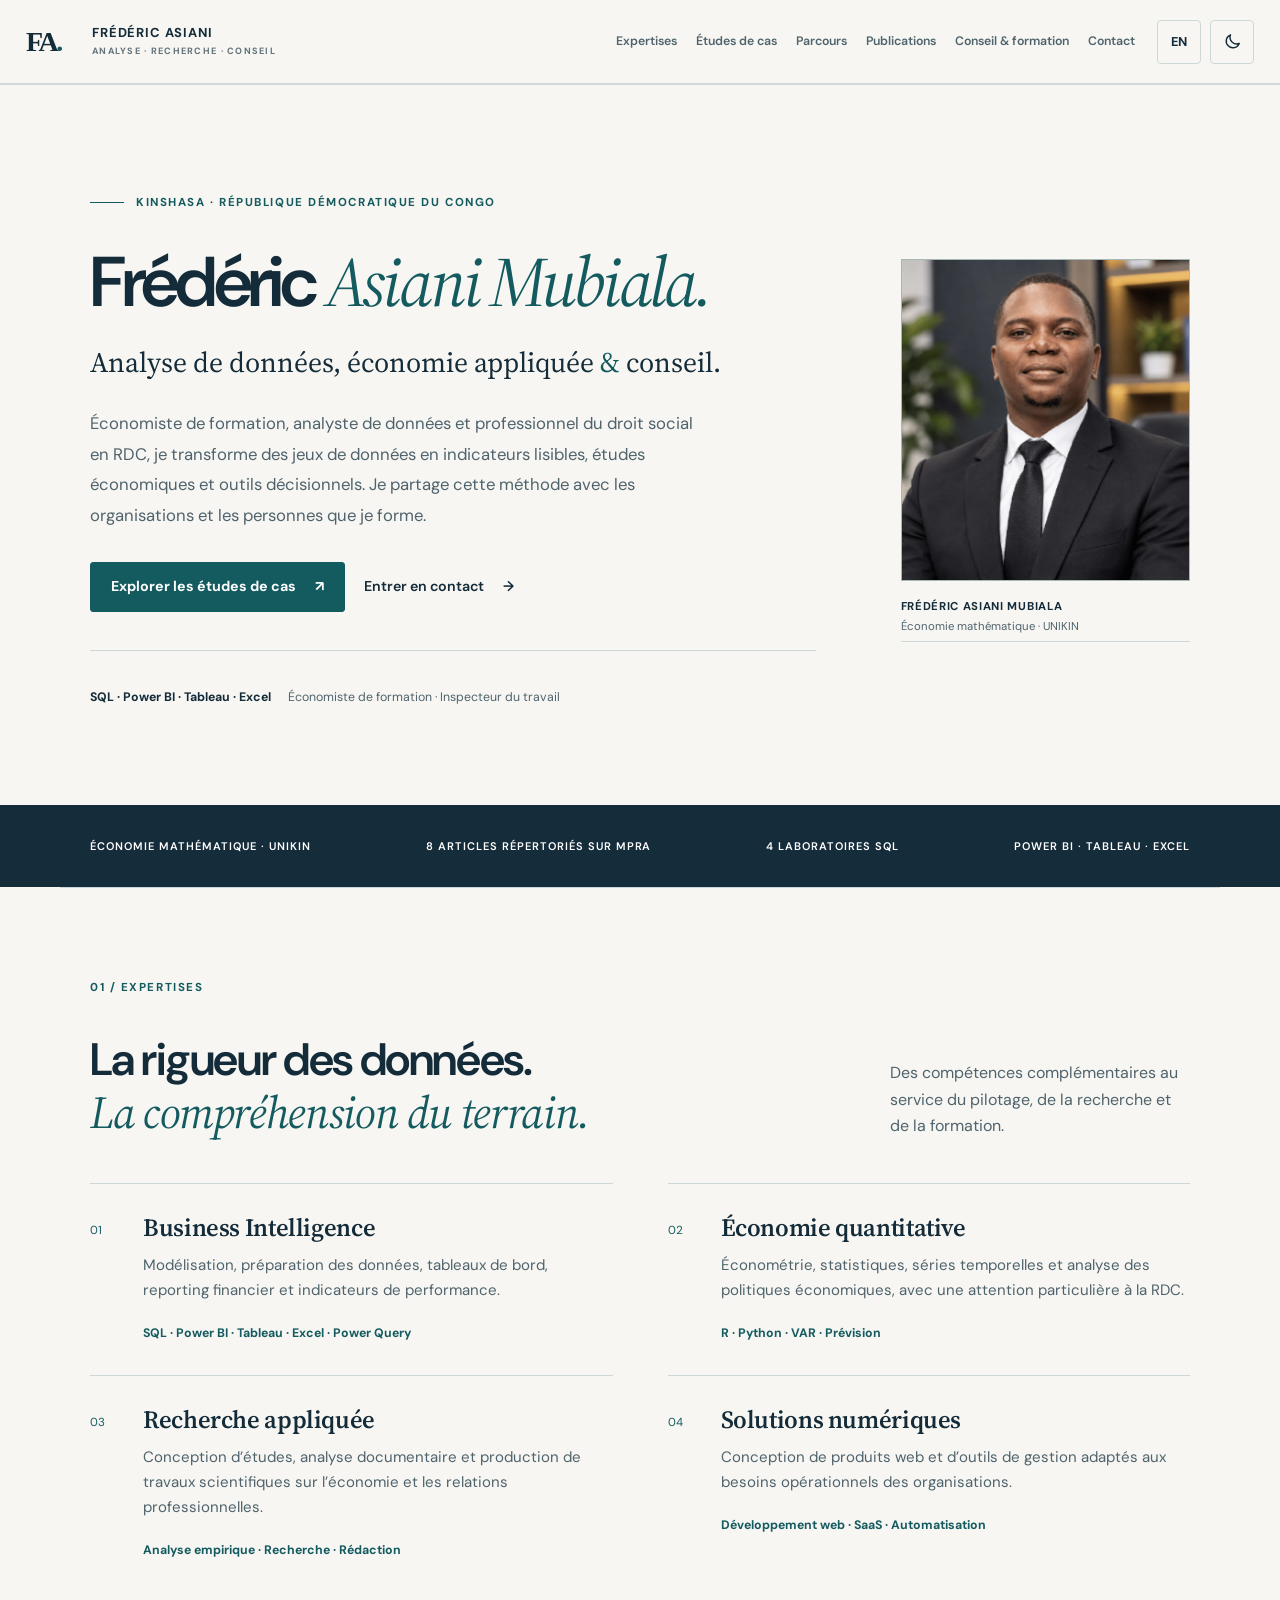
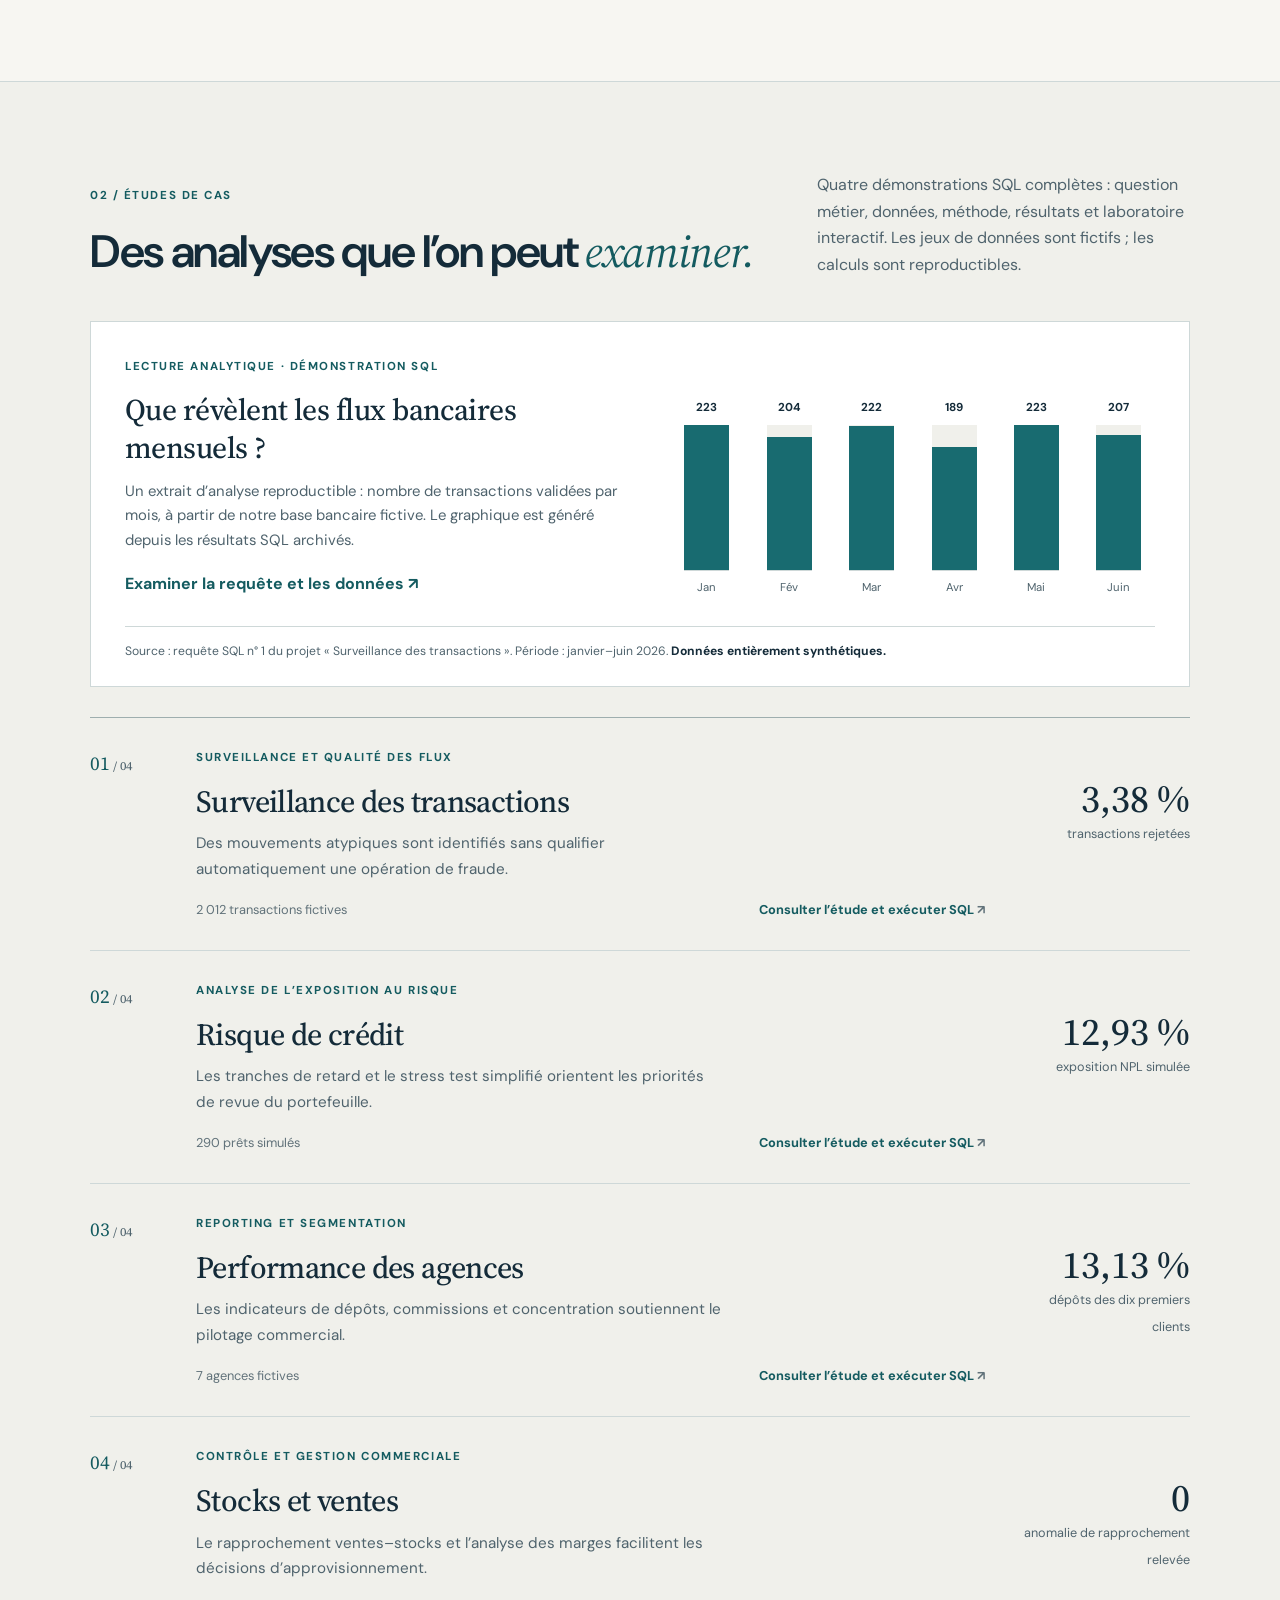
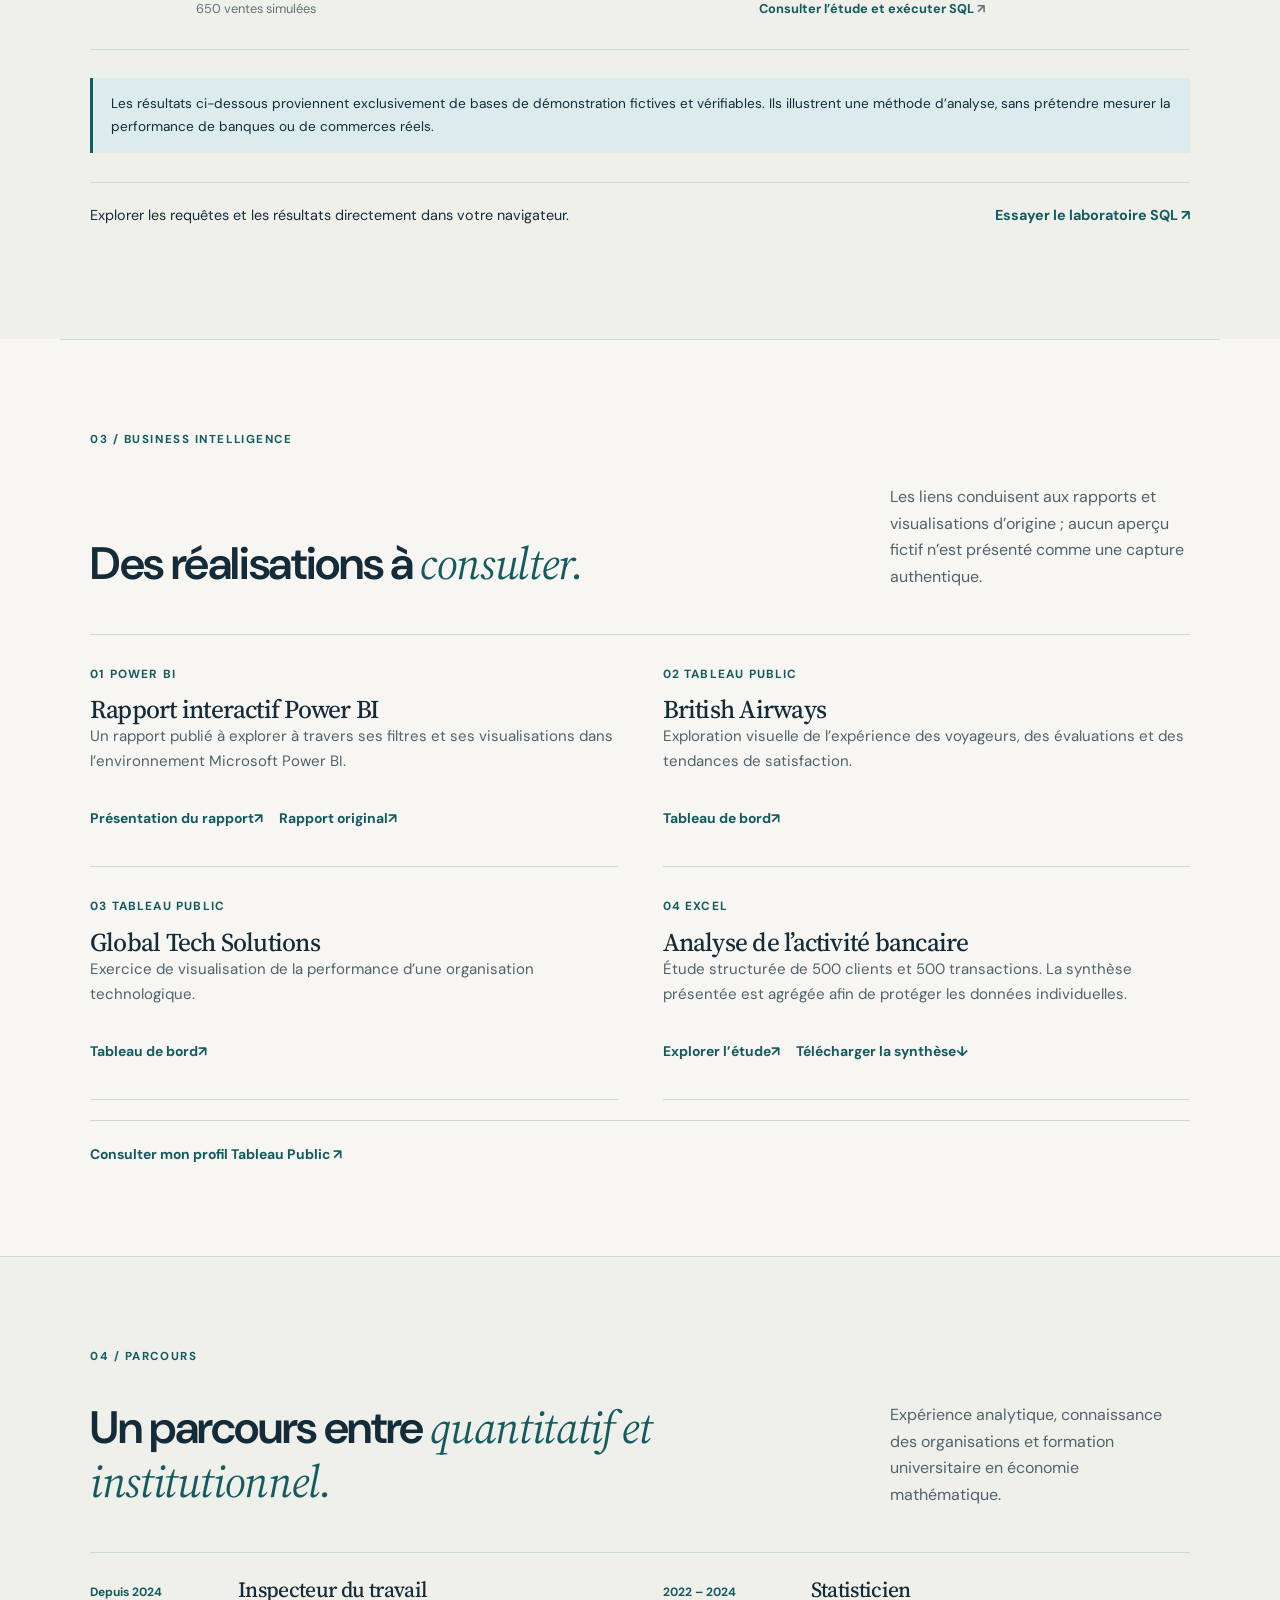
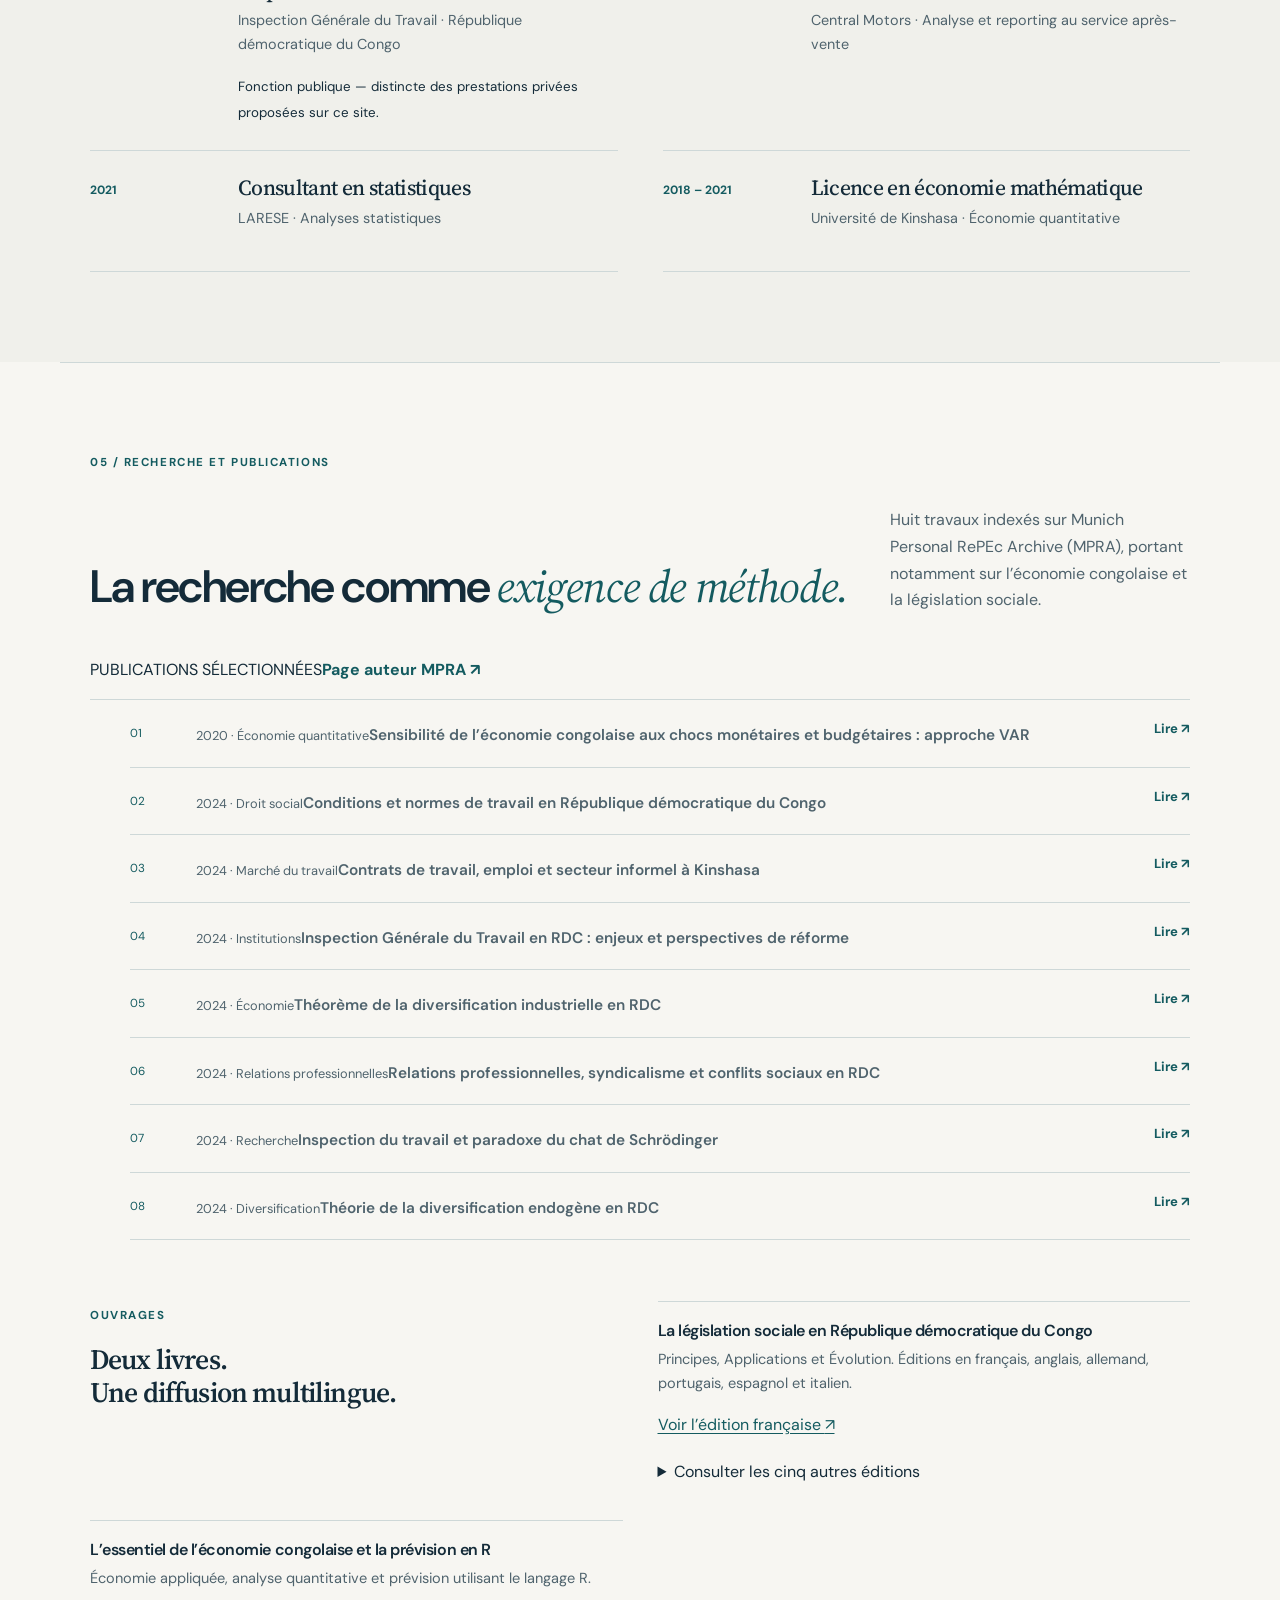
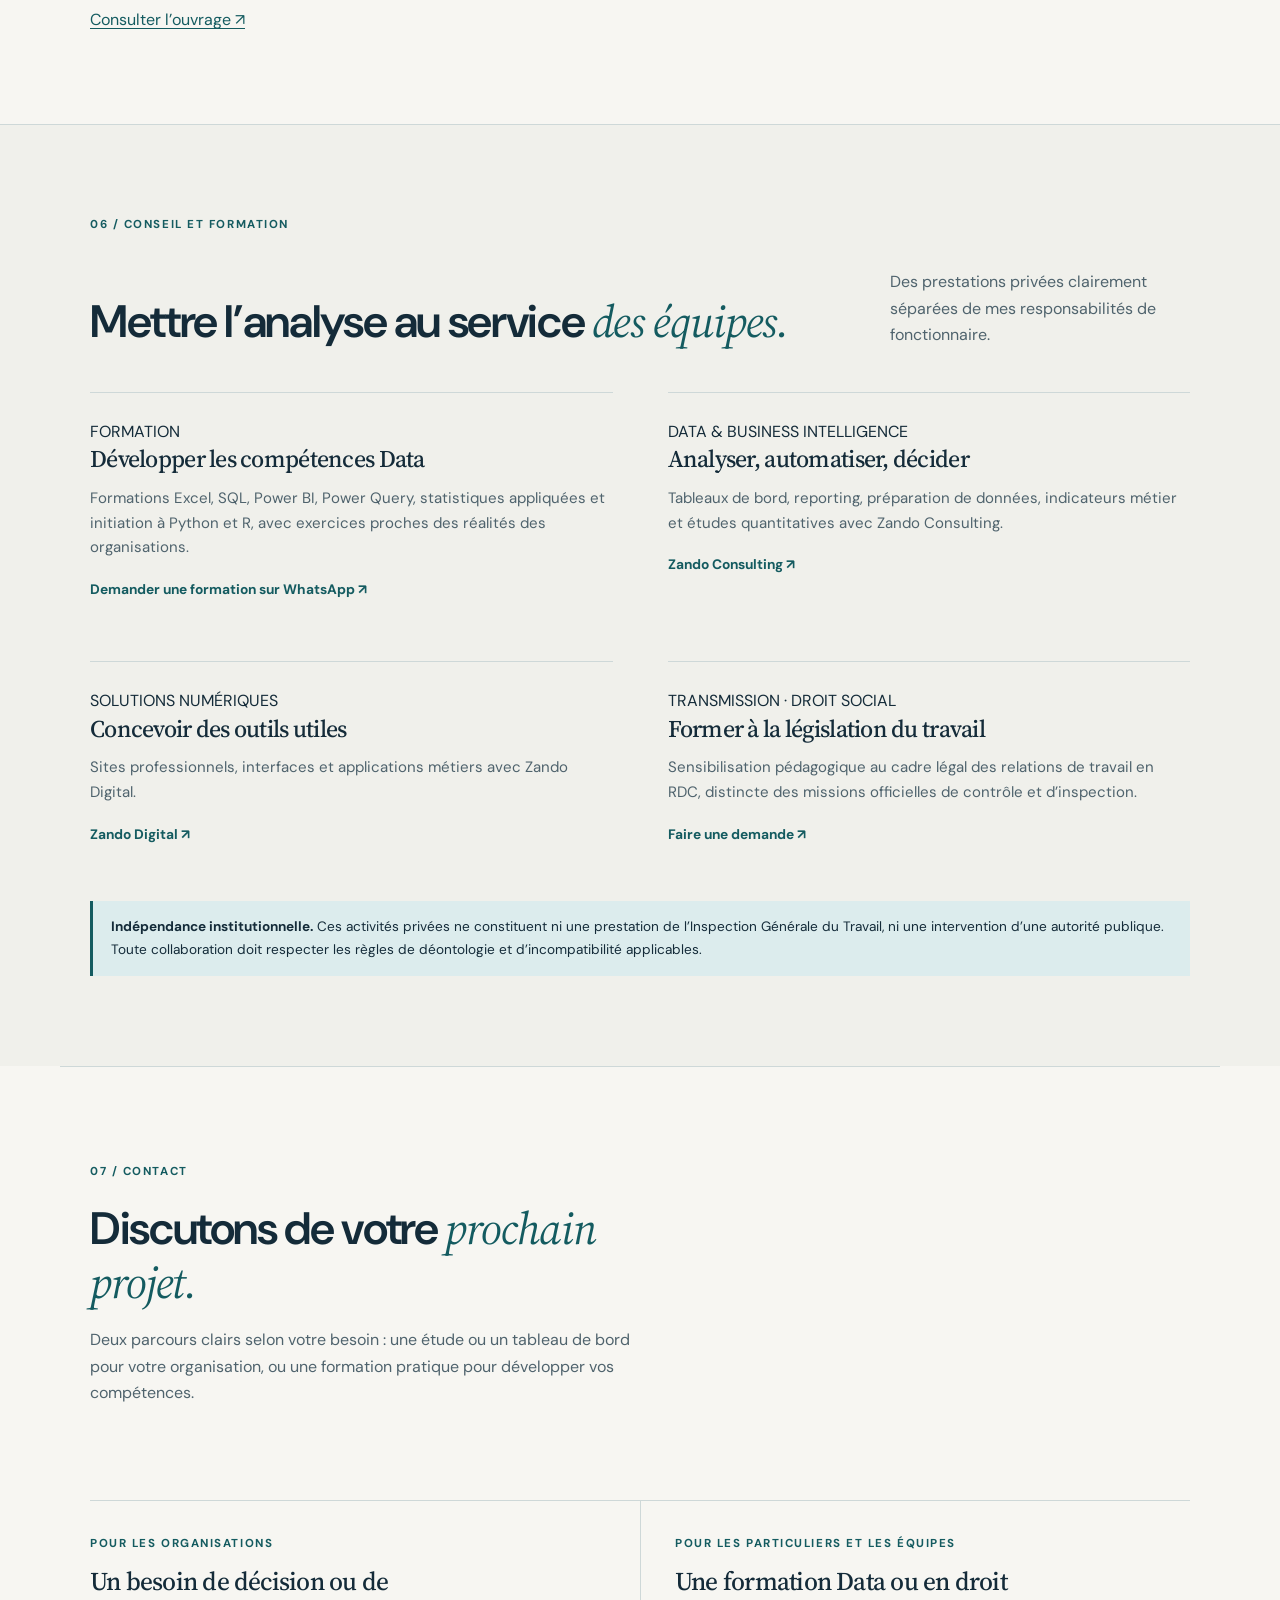
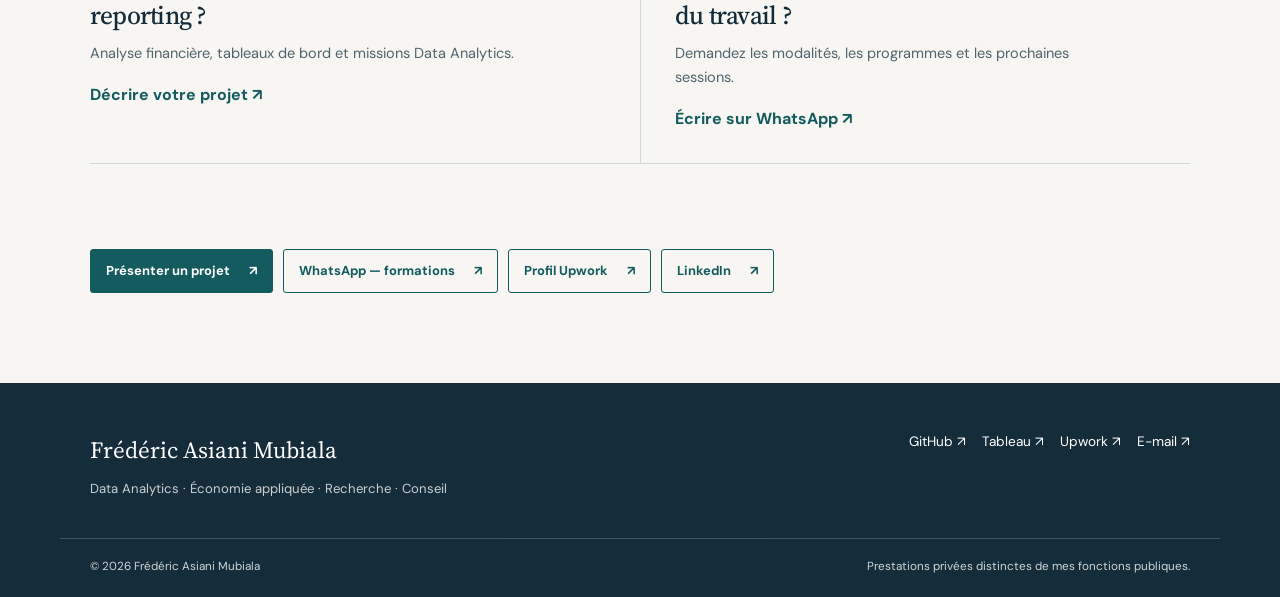
==== commit ee5f12e0: "deploy: 4bd426657cb66d993d705d12d16075ce4520e559" ====
--- a/index.html
+++ b/index.html
@@ -1,6 +1,6 @@
 <!DOCTYPE html>
 
-<html lang="fr"><head><meta charset="utf-8"/><meta content="width=device-width,initial-scale=1" name="viewport"/><title>Frédéric Asiani Mubiala | Data Analyst, économiste et consultant</title><meta content="Frédéric Asiani Mubiala : analyse de données, conseil BI, économie appliquée, recherche et formation en RDC. 4 études SQL interactives, Power BI, Tableau et Excel." name="description"/><meta content="#f7f6f2" id="theme-color-meta" name="theme-color"/><link href="https://frederic-asiani.github.io/" rel="canonical"/><link href="assets/favicon.svg" rel="icon" type="image/svg+xml"/><script>(function(){try{const p=localStorage.getItem('asiani-color-theme');const t=p==='dark'||p==='light'?p:(window.matchMedia('(prefers-color-scheme: dark)').matches?'dark':'light');document.documentElement.setAttribute('data-theme',t);document.documentElement.style.colorScheme=t;const m=document.querySelector('meta[name=theme-color]');if(m)m.content=t==='dark'?'#0d1923':'#f7f6f2';}catch(e){const t=window.matchMedia('(prefers-color-scheme: dark)').matches?'dark':'light';document.documentElement.setAttribute('data-theme',t);document.documentElement.style.colorScheme=t;const m=document.querySelector('meta[name=theme-color]');if(m)m.content=t==='dark'?'#0d1923':'#f7f6f2';}})();</script><link href="styles.css" rel="stylesheet"/><meta content="website" property="og:type"/><meta content="Frédéric Asiani Mubiala | Data Analyst, économiste et consultant" property="og:title"/><meta content="Frédéric Asiani Mubiala : analyse de données, conseil BI, économie appliquée, recherche et formation en RDC. 4 études SQL interactives, Power BI, Tableau et Excel." property="og:description"/><meta content="https://frederic-asiani.github.io/assets/portrait-frederic-asiani.jpg" property="og:image"/><meta content="summary" name="twitter:card"/><meta content="fr_CD" property="og:locale"/><meta content="https://frederic-asiani.github.io/" property="og:url"/><link href="https://fonts.googleapis.com" rel="preconnect"/><link crossorigin="anonymous" href="https://fonts.gstatic.com" rel="preconnect"/><meta content="light dark" name="color-scheme"/><script type="application/ld+json">{"@context":"https://schema.org","@type":"Person","name":"Frédéric Asiani Mubiala","alternateName":"Freddy Asiani","url":"https://frederic-asiani.github.io/","image":"https://frederic-asiani.github.io/assets/portrait-frederic-asiani.jpg","description":"Économiste, analyste de données, chercheur et formateur à Kinshasa, RDC.","jobTitle":["Data Analyst","Économiste","Inspecteur du travail"],"sameAs":["https://github.com/Frederic-Asiani","https://public.tableau.com/app/profile/frederic.asiani","https://www.upwork.com/freelancers/~019a6d23b828207a48","https://cd.linkedin.com/in/freddy-asiani/en"],"knowsAbout":["SQL","Power BI","Tableau","Excel","Econometrics","Labour Law"]}</script></head><body><a class="skip-link" href="#contenu">Aller au contenu</a><header class="site-header"><div class="site-header-inner"><a aria-label="Frédéric Asiani, accueil" class="wordmark" href="index.html"><span class="wordmark-symbol">FA<span class="wordmark-square">.</span></span><span class="wordmark-name">FRÉDÉRIC ASIANI<small>ANALYSE · RECHERCHE · CONSEIL</small></span></a><nav aria-label="Navigation principale" class="site-nav" id="site-nav"><a href="index.html#expertises">Expertises</a><a href="index.html#etudes">Études de cas</a><a href="index.html#parcours">Parcours</a><a href="index.html#publications">Publications</a><a href="index.html#conseil">Conseil &amp; formation</a><a href="index.html#contact">Contact</a></nav><div class="header-actions"><a aria-label="Switch to English" class="language-switch" href="en/index.html" lang="en">EN</a><button aria-label="Activer le thème sombre" aria-pressed="false" class="theme-toggle" id="theme-toggle" type="button"><svg aria-hidden="true" class="theme-sun" fill="none" height="20" stroke="currentColor" stroke-linecap="round" stroke-linejoin="round" stroke-width="1.75" viewbox="0 0 24 24" width="20"><circle cx="12" cy="12" r="4"></circle><path d="M12 2v2m0 16v2M4.93 4.93l1.42 1.42m11.3 11.3 1.42 1.42M2 12h2m16 0h2M4.93 19.07l1.42-1.42m11.3-11.3 1.42-1.42"></path></svg><svg aria-hidden="true" class="theme-moon" fill="none" height="20" stroke="currentColor" stroke-linecap="round" stroke-linejoin="round" stroke-width="1.75" viewbox="0 0 24 24" width="20"><path d="M20.5 14.5A8.5 8.5 0 019.5 3.5a8.5 8.5 0 1011 11z"></path></svg></button><button aria-controls="site-nav" aria-expanded="false" aria-label="Ouvrir le menu" class="menu-button" id="menu-button" type="button"><span></span><span></span><span></span></button></div></div></header><main id="contenu">
+<html lang="fr"><head><meta charset="utf-8"/><meta content="width=device-width,initial-scale=1" name="viewport"/><title>Frédéric Asiani Mubiala | Data Analyst, économiste et consultant</title><meta content="Frédéric Asiani Mubiala : analyse de données, conseil BI, économie appliquée, recherche et formation en RDC. 4 études SQL interactives, Power BI, Tableau et Excel." name="description"/><meta content="#f7f6f2" id="theme-color-meta" name="theme-color"/><link href="https://frederic-asiani.github.io/" rel="canonical"/><link href="assets/favicon.svg" rel="icon" type="image/svg+xml"/><script>(function(){try{const p=localStorage.getItem('asiani-color-theme');const t=p==='dark'||p==='light'?p:(window.matchMedia('(prefers-color-scheme: dark)').matches?'dark':'light');document.documentElement.setAttribute('data-theme',t);document.documentElement.style.colorScheme=t;const m=document.querySelector('meta[name=theme-color]');if(m)m.content=t==='dark'?'#0d1923':'#f7f6f2';}catch(e){const t=window.matchMedia('(prefers-color-scheme: dark)').matches?'dark':'light';document.documentElement.setAttribute('data-theme',t);document.documentElement.style.colorScheme=t;const m=document.querySelector('meta[name=theme-color]');if(m)m.content=t==='dark'?'#0d1923':'#f7f6f2';}})();</script><link href="styles.css" rel="stylesheet"/><meta content="website" property="og:type"/><meta content="Frédéric Asiani Mubiala | Data Analyst, économiste et consultant" property="og:title"/><meta content="Frédéric Asiani Mubiala : analyse de données, conseil BI, économie appliquée, recherche et formation en RDC. 4 études SQL interactives, Power BI, Tableau et Excel." property="og:description"/><meta content="https://frederic-asiani.github.io/assets/portrait-frederic-asiani.jpg" property="og:image"/><meta content="summary" name="twitter:card"/><meta content="fr_CD" property="og:locale"/><meta content="https://frederic-asiani.github.io/" property="og:url"/><link href="https://fonts.googleapis.com" rel="preconnect"/><link crossorigin="anonymous" href="https://fonts.gstatic.com" rel="preconnect"/><meta content="light dark" name="color-scheme"/><script type="application/ld+json">{"@context":"https://schema.org","@type":"Person","name":"Frédéric Asiani Mubiala","alternateName":"Freddy Asiani","url":"https://frederic-asiani.github.io/","image":"https://frederic-asiani.github.io/assets/portrait-frederic-asiani.jpg","description":"Économiste, analyste de données, chercheur et formateur à Kinshasa, RDC.","jobTitle":["Data Analyst","Économiste","Inspecteur du travail"],"sameAs":["https://github.com/Frederic-Asiani","https://public.tableau.com/app/profile/frederic.asiani","https://www.upwork.com/freelancers/~019a6d23b828207a48","https://cd.linkedin.com/in/freddy-asiani/en"],"knowsAbout":["SQL","Power BI","Tableau","Excel","Econometrics","Labour Law"]}</script></head><body><a class="skip-link" href="#contenu">Aller au contenu</a><header class="site-header"><div class="site-header-inner"><a aria-label="Frédéric Asiani, accueil" class="wordmark" href="index.html"><span class="wordmark-symbol">FA<span class="wordmark-square">.</span></span><span class="wordmark-name">FRÉDÉRIC ASIANI<small>ANALYSE · RECHERCHE · CONSEIL</small></span></a><nav aria-label="Navigation principale — Frédéric Asiani" class="site-nav" id="site-nav"><a href="index.html#expertises">Expertises</a><a href="index.html#etudes">Études de cas</a><a href="index.html#parcours">Parcours</a><a href="index.html#publications">Publications</a><a href="index.html#conseil">Conseil &amp; formation</a><a href="index.html#contact">Contact</a></nav><div class="header-actions"><a aria-label="Switch to English" class="language-switch" href="en/index.html" lang="en">EN</a><button aria-label="Activer le thème sombre" aria-pressed="false" class="theme-toggle" id="theme-toggle" type="button"><svg aria-hidden="true" class="theme-sun" fill="none" height="20" stroke="currentColor" stroke-linecap="round" stroke-linejoin="round" stroke-width="1.75" viewbox="0 0 24 24" width="20"><circle cx="12" cy="12" r="4"></circle><path d="M12 2v2m0 16v2M4.93 4.93l1.42 1.42m11.3 11.3 1.42 1.42M2 12h2m16 0h2M4.93 19.07l1.42-1.42m11.3-11.3 1.42-1.42"></path></svg><svg aria-hidden="true" class="theme-moon" fill="none" height="20" stroke="currentColor" stroke-linecap="round" stroke-linejoin="round" stroke-width="1.75" viewbox="0 0 24 24" width="20"><path d="M20.5 14.5A8.5 8.5 0 019.5 3.5a8.5 8.5 0 1011 11z"></path></svg></button><button aria-controls="site-nav" aria-expanded="false" aria-label="Ouvrir le menu" class="menu-button" id="menu-button" type="button"><span></span><span></span><span></span></button></div></div></header><main id="contenu">
 <section aria-labelledby="hero-title" class="hero container" id="accueil"><div class="hero-copy"><p class="kicker"><span class="kicker-line"></span>KINSHASA · RÉPUBLIQUE DÉMOCRATIQUE DU CONGO</p><h1 id="hero-title">Frédéric <em>Asiani Mubiala.</em></h1><p class="hero-specialty">Analyse de données, économie appliquée <span class="amp">&amp;</span> conseil.</p><p class="hero-intro">Économiste de formation, analyste de données et professionnel du droit social en RDC, je transforme des jeux de données en indicateurs lisibles, études économiques et outils décisionnels. Je partage cette méthode avec les organisations et les personnes que je forme.</p><div class="hero-actions"><a class="action-primary" href="#etudes">Explorer les études de cas <span aria-hidden="true">↗</span></a><a class="action-text" href="#contact">Entrer en contact <span aria-hidden="true">→</span></a></div><div class="hero-assurance"><span>SQL · Power BI · Tableau · Excel</span><span>Économiste de formation · Inspecteur du travail</span></div></div><aside aria-label="Présentation professionnelle" class="hero-portrait"><div class="portrait-inner"><img alt="Portrait professionnel de Frédéric Asiani Mubiala" decoding="async" fetchpriority="high" height="480" loading="eager" src="assets/portrait-frederic-asiani.jpg" width="480"/><div aria-hidden="true" class="portrait-fallback"><span class="portrait-initials">FA<span class="portrait-point">.</span></span><span class="portrait-fallback-rule"></span><span class="portrait-fallback-caption">DATA · ÉCONOMIE · CONSEIL</span></div></div><div class="portrait-caption"><span>FRÉDÉRIC ASIANI MUBIALA</span><span>Économie mathématique · UNIKIN</span></div></aside></section>
 <div class="credential-strip"><div class="container credential-inner"><span>ÉCONOMIE MATHÉMATIQUE · UNIKIN</span><span>8 ARTICLES RÉPERTORIÉS SUR MPRA</span><span>4 LABORATOIRES SQL</span><span>POWER BI · TABLEAU · EXCEL</span></div></div>
 <section class="section container" id="expertises"><div class="section-heading"><span class="section-number">01 / EXPERTISES</span><h2>La rigueur des données.<br/><em>La compréhension du terrain.</em></h2><p>Des compétences complémentaires au service du pilotage, de la recherche et de la formation.</p></div><div class="expertise-layout"><article class="expertise-item"><span class="expertise-n">01</span><div><h3>Business Intelligence</h3><p>Modélisation, préparation des données, tableaux de bord, reporting financier et indicateurs de performance.</p><span class="skill-line">SQL · Power BI · Tableau · Excel · Power Query</span></div></article><article class="expertise-item"><span class="expertise-n">02</span><div><h3>Économie quantitative</h3><p>Économétrie, statistiques, séries temporelles et analyse des politiques économiques, avec une attention particulière à la RDC.</p><span class="skill-line">R · Python · VAR · Prévision</span></div></article><article class="expertise-item"><span class="expertise-n">03</span><div><h3>Recherche appliquée</h3><p>Conception d’études, analyse documentaire et production de travaux scientifiques sur l’économie et les relations professionnelles.</p><span class="skill-line">Analyse empirique · Recherche · Rédaction</span></div></article><article class="expertise-item"><span class="expertise-n">04</span><div><h3>Solutions numériques</h3><p>Conception de produits web et d’outils de gestion adaptés aux besoins opérationnels des organisations.</p><span class="skill-line">Développement web · SaaS · Automatisation</span></div></article></div></section>
--- a/styles.css
+++ b/styles.css
@@ -1,10 +1,10 @@
 /* Frédéric Asiani — editorial design system. Shared between portfolio and studies. */
 @import url('https://fonts.googleapis.com/css2?family=DM+Sans:wght@400;500;600;700&family=Source+Serif+4:ital,wght@0,400;0,500;0,600;1,400;1,500&display=swap');
-:root,html[data-theme="light"]{color-scheme:light;--bg:#f7f6f2;--surface:#fff;--surface2:#f0f0eb;--panel:#fdfcf9;--ink:#142b39;--muted:#4f636d;--quiet:#61727a;--line:#ced8d8;--strong-line:#9eaeae;--accent:#145b60;--accent-hover:#0b464b;--accent-ink:#fff;--accent-soft:#dceced;--bar:#186b70;--header:rgba(247,246,242,.97);--shadow:0 12px 35px rgba(16,38,49,.08);--focus:#0b6d73;--sql-code:#e9f2f0;--sql-ink:#142b39;--strip:#152c3a;--strip-ink:#fff;--image-border:#a5b8b6;--white:#fff;--mint:var(--accent);--text:var(--ink);--amber:#7a5419;--line-subtle:var(--line)}
-html[data-theme="dark"]{color-scheme:dark;--bg:#0d1923;--surface:#142530;--surface2:#1b303b;--panel:#13232e;--ink:#eff4f1;--muted:#bacacb;--quiet:#a6babb;--line:#36505a;--strong-line:#587681;--accent:#8bdfd5;--accent-hover:#b0f4e9;--accent-ink:#0b2228;--accent-soft:#1a4143;--bar:#79c9c0;--header:rgba(13,25,35,.97);--shadow:0 12px 35px rgba(0,0,0,.2);--focus:#b7f0e7;--sql-code:#0e1e2a;--sql-ink:#f1f7f3;--strip:#0a131c;--strip-ink:#e7f4f3;--image-border:#526972;--white:#fff;--mint:var(--accent);--text:var(--ink);--amber:#e2c78a;--line-subtle:var(--line)}
-*{box-sizing:border-box}html{scroll-behavior:smooth;scroll-padding-top:96px}body{background:var(--bg);color:var(--ink);font:16px/1.66 'DM Sans',system-ui,-apple-system,'Segoe UI',sans-serif;margin:0;overflow-wrap:anywhere}img,svg{max-width:100%}img{height:auto}a{color:var(--accent);text-underline-offset:3px}a:hover{color:var(--accent-hover)}:focus-visible{outline:3px solid var(--focus);outline-offset:4px}button,input,textarea,select{font:inherit}button{cursor:pointer}h1,h2,h3,h4{line-height:1.18;margin:0;font-weight:600;letter-spacing:-.03em}p{margin:0 0 1rem}em{font-family:'Source Serif 4',Georgia,serif;font-style:italic;font-weight:400}h1 em,h2 em{color:var(--accent)}h1{font-size:clamp(2.75rem,5.5vw,5.55rem)}h2{font-size:clamp(2rem,3.55vw,3.45rem)}h3{font-size:clamp(1.1rem,2vw,1.5rem)}.container,.shell{max-width:1160px;margin:0 auto;padding:0 30px}.section{padding:90px 0;border-top:1px solid var(--line)}.band{background:var(--surface2)}.skip-link{position:absolute;top:-100px;left:20px;background:var(--accent);color:var(--accent-ink);z-index:400;padding:10px 18px}.skip-link:focus{top:12px}.section-number,.eyebrow,.micro-label,.section-label,.kicker{font-size:.72rem;font-weight:700;letter-spacing:.135em;text-transform:uppercase;color:var(--accent)}.section-heading{display:grid;grid-template-columns:minmax(0,1fr) 300px;align-items:end;gap:35px;margin-bottom:43px}.section-heading .section-number{grid-column:1/-1}.section-heading h2{max-width:760px}.section-heading p{color:var(--muted);margin:0}.section-heading-wide{grid-template-columns:minmax(0,1.3fr) minmax(0,.7fr)}.section-heading-wide .section-number{grid-column:auto}.section-heading-wide>div .section-number{display:block;margin-bottom:20px}
+:root,html[data-theme="light"]{color-scheme:light;--bg:#f7f6f2;--surface:#fff;--surface2:#f0f0eb;--panel:#fdfcf9;--ink:#142b39;--muted:#4f636d;--quiet:#61727a;--line:#ced8d8;--strong-line:#9eaeae;--accent:#145b60;--accent-hover:#0b464b;--accent-ink:#fff;--accent-soft:#dceced;--bar:#186b70;--header:#f7f6f2;--shadow:0 12px 35px rgba(16,38,49,.08);--focus:#0b6d73;--sql-code:#e9f2f0;--sql-ink:#142b39;--strip:#152c3a;--strip-ink:#fff;--image-border:#a5b8b6;--white:#fff;--mint:var(--accent);--text:var(--ink);--amber:#7a5419;--line-subtle:var(--line)}
+html[data-theme="dark"]{color-scheme:dark;--bg:#0d1923;--surface:#142530;--surface2:#1b303b;--panel:#13232e;--ink:#eff4f1;--muted:#bacacb;--quiet:#a6babb;--line:#36505a;--strong-line:#587681;--accent:#8bdfd5;--accent-hover:#b0f4e9;--accent-ink:#0b2228;--accent-soft:#1a4143;--bar:#79c9c0;--header:#0d1923;--shadow:0 12px 35px rgba(0,0,0,.2);--focus:#b7f0e7;--sql-code:#0e1e2a;--sql-ink:#f1f7f3;--strip:#0a131c;--strip-ink:#e7f4f3;--image-border:#526972;--white:#fff;--mint:var(--accent);--text:var(--ink);--amber:#e2c78a;--line-subtle:var(--line)}
+*{box-sizing:border-box}html{scroll-behavior:smooth;scroll-padding-top:96px}body{background:var(--bg);color:var(--ink);font:16px/1.66 'DM Sans',system-ui,-apple-system,'Segoe UI',sans-serif;margin:0;overflow-wrap:anywhere}img,svg{max-width:100%}img{height:auto}a{color:var(--accent);text-underline-offset:3px}a:hover{color:var(--accent-hover)}:focus-visible{outline:3px solid var(--focus);outline-offset:4px}button,input,textarea,select{font:inherit}button{cursor:pointer}h1,h2,h3,h4{line-height:1.18;margin:0;font-weight:600;letter-spacing:-.03em}p{margin:0 0 1rem}em{font-family:'Source Serif 4',Georgia,serif;font-style:italic;font-weight:400}h1 em,h2 em{color:var(--accent)}h1{font-size:clamp(2.75rem,5.5vw,5.55rem)}h2{font-size:clamp(2rem,3.55vw,3.45rem)}h3{font-size:clamp(1.1rem,2vw,1.5rem)}.container,.shell{max-width:1160px;margin:0 auto;padding:0 30px}.section{padding-block:90px;border-top:1px solid var(--line)}.band{background:var(--surface2)}.skip-link{position:absolute;top:-100px;left:20px;background:var(--accent);color:var(--accent-ink);z-index:400;padding:10px 18px}.skip-link:focus{top:12px}.section-number,.eyebrow,.micro-label,.section-label,.kicker{font-size:.72rem;font-weight:700;letter-spacing:.135em;text-transform:uppercase;color:var(--accent)}.section-heading{display:grid;grid-template-columns:minmax(0,1fr) 300px;align-items:end;gap:35px;margin-bottom:43px}.section-heading .section-number{grid-column:1/-1}.section-heading h2{max-width:760px}.section-heading p{color:var(--muted);margin:0}.section-heading-wide{grid-template-columns:minmax(0,1.3fr) minmax(0,.7fr)}.section-heading-wide .section-number{grid-column:auto}.section-heading-wide>div .section-number{display:block;margin-bottom:20px}
 /* Site header, navigation, theme */
-.site-header,.nav-top{position:sticky;top:0;z-index:100;background:var(--header);border-bottom:1px solid var(--line);backdrop-filter:blur(12px)}.site-header-inner,.nav-inner{max-width:1320px;padding:0 26px;margin:auto;min-height:83px;display:flex;align-items:center;gap:22px}.wordmark{color:var(--ink);display:flex;gap:14px;align-items:center;text-decoration:none;flex-shrink:0}.wordmark:hover{color:var(--ink)}.wordmark-symbol{font:600 1.75rem/1 Georgia,serif;letter-spacing:-.09em;min-width:52px}.wordmark-square{color:var(--accent)}.wordmark-name{font-size:.81rem;letter-spacing:.06em;font-weight:700;line-height:1.3}.wordmark-name small{display:block;font-size:.57rem;letter-spacing:.14em;color:var(--quiet);margin-top:5px}.site-nav{display:flex;gap:19px;justify-content:center;align-items:center;margin-left:auto}.site-nav a,.nav-links a{white-space:nowrap;color:var(--muted);text-decoration:none;font-size:.77rem;font-weight:600}.site-nav a:hover,.nav-links a:hover{color:var(--accent)}.header-actions{display:flex;align-items:center;gap:9px}.language-switch,.theme-toggle,.menu-button{min-width:44px;height:44px;display:flex;align-items:center;justify-content:center;background:transparent;color:var(--ink);border:1px solid var(--line);border-radius:4px;text-decoration:none;font-size:.8rem;font-weight:700}.language-switch:hover,.theme-toggle:hover,.menu-button:hover{background:var(--surface2);color:var(--ink)}.theme-toggle{position:relative}.theme-toggle svg{width:19px;height:19px}.theme-sun{display:none}html[data-theme="dark"] .theme-sun{display:block}html[data-theme="dark"] .theme-moon{display:none}.menu-button{display:none;flex-direction:column;gap:4px}.menu-button span{width:18px;height:2px;border-radius:2px;background:currentColor}.brand{color:var(--ink);text-decoration:none;font-weight:700;letter-spacing:-.02em;font-size:1.15rem}.brand strong{color:var(--accent)}.nav-inner{max-width:1160px;min-height:70px}.nav-links{margin-left:auto;display:flex;align-items:center;gap:25px}.nav-top .theme-toggle{margin-left:4px}.nav-top .menu-button{display:none}
+.site-header,.nav-top{position:sticky;top:0;z-index:100;background:var(--header);border-bottom:1px solid var(--line)}.site-header-inner,.nav-inner{max-width:1320px;padding:0 26px;margin:auto;min-height:83px;display:flex;align-items:center;gap:22px}.wordmark{color:var(--ink);display:flex;gap:14px;align-items:center;text-decoration:none;flex-shrink:0}.wordmark:hover{color:var(--ink)}.wordmark-symbol{font:600 1.75rem/1 Georgia,serif;letter-spacing:-.09em;min-width:52px}.wordmark-square{color:var(--accent)}.wordmark-name{font-size:.81rem;letter-spacing:.06em;font-weight:700;line-height:1.3}.wordmark-name small{display:block;font-size:.57rem;letter-spacing:.14em;color:var(--quiet);margin-top:5px}.site-nav{display:flex;gap:19px;justify-content:center;align-items:center;margin-left:auto}.site-nav a,.nav-links a{white-space:nowrap;color:var(--muted);text-decoration:none;font-size:.77rem;font-weight:600}.site-nav a:hover,.nav-links a:hover{color:var(--accent)}.header-actions{display:flex;align-items:center;gap:9px}.language-switch,.theme-toggle,.menu-button{min-width:44px;height:44px;display:flex;align-items:center;justify-content:center;background:transparent;color:var(--ink);border:1px solid var(--line);border-radius:4px;text-decoration:none;font-size:.8rem;font-weight:700}.language-switch:hover,.theme-toggle:hover,.menu-button:hover{background:var(--surface2);color:var(--ink)}.theme-toggle{position:relative}.theme-toggle svg{width:19px;height:19px}.theme-sun{display:none}html[data-theme="dark"] .theme-sun{display:block}html[data-theme="dark"] .theme-moon{display:none}.menu-button{display:none;flex-direction:column;gap:4px}.menu-button span{width:18px;height:2px;border-radius:2px;background:currentColor}.brand{color:var(--ink);text-decoration:none;font-weight:700;letter-spacing:-.02em;font-size:1.15rem}.brand strong{color:var(--accent)}.nav-inner{max-width:1160px;min-height:70px}.nav-links{margin-left:auto;display:flex;align-items:center;gap:25px}.nav-top .theme-toggle{margin-left:4px}.nav-top .menu-button{display:none}
 /* Intro and portrait */
 .hero{padding-top:109px;padding-bottom:98px;display:grid;grid-template-columns:minmax(0,1.43fr) minmax(285px,.57fr);gap:clamp(40px,6.6vw,110px);align-items:center}.kicker{display:flex;align-items:center;gap:12px;margin-bottom:28px}.kicker-line{width:34px;height:1px;background:var(--accent);display:inline-block;flex:none}.hero h1{max-width:740px;margin-bottom:18px;letter-spacing:-.055em}.hero-specialty{font-family:'Source Serif 4',Georgia,serif;font-size:clamp(1.25rem,2.2vw,1.8rem);line-height:1.45;color:var(--ink);margin-bottom:25px}.hero-specialty .amp{color:var(--accent)}.hero-intro{font-size:1.045rem;color:var(--muted);max-width:610px;line-height:1.83}.hero-actions,.contact-actions{display:flex;gap:19px;align-items:center;flex-wrap:wrap;margin-top:32px}.action-primary,.action-outline,.action-text{display:inline-flex;align-items:center;justify-content:center;gap:19px;min-height:48px;padding:12px 20px;text-decoration:none;font-weight:700;font-size:.89rem;border:1px solid var(--accent);border-radius:3px}.action-primary{background:var(--accent);color:var(--accent-ink)}.action-primary:hover{background:var(--accent-hover);color:var(--accent-ink)}.action-outline{color:var(--accent)}.action-outline:hover{background:var(--accent-soft);color:var(--ink)}.action-text{padding-left:0;border:0;color:var(--ink);font-weight:600}.action-text:hover{color:var(--accent)}.hero-assurance{display:flex;flex-wrap:wrap;gap:6px 17px;padding-top:36px;margin-top:38px;border-top:1px solid var(--line);color:var(--muted);font-size:.77rem}.hero-assurance span:first-child{font-weight:700;color:var(--ink)}.hero-portrait{align-self:center;margin:0}.portrait-inner{position:relative;aspect-ratio:4/4.45;background:var(--surface2);border:1px solid var(--image-border);overflow:hidden}.portrait-inner img{display:block;width:100%;height:100%;object-fit:cover;position:relative;z-index:1;filter:saturate(.85)}.portrait-fallback{font:5rem Georgia,serif;position:absolute;inset:0;display:grid;place-items:center;color:var(--accent)}.portrait-inner img.is-unavailable{display:none}.portrait-caption{display:flex;flex-direction:column;padding:17px 0 5px;border-bottom:1px solid var(--line);font-size:.71rem;font-weight:700;letter-spacing:.06em;gap:3px}.portrait-caption span+span{font-weight:400;color:var(--muted);letter-spacing:0}.portrait-note{font-size:.69rem;color:var(--quiet);margin-top:10px}.credential-strip{background:var(--strip);color:var(--strip-ink)}.credential-inner{display:flex;justify-content:space-between;align-items:center;gap:16px;flex-wrap:wrap;min-height:82px;padding-top:20px;padding-bottom:20px;font-size:.69rem;font-weight:600;letter-spacing:.09em}
 /* Skill list */
@@ -30,9 +30,9 @@
 /* Adaptive navigation and mobile hierarchy */
 @media(max-width:1120px){.site-nav{gap:11px}.site-nav a{font-size:.71rem}.site-header-inner{gap:13px}.wordmark-name{font-size:.72rem}}
 @media(max-width:950px){.site-header-inner{padding:0 20px}.site-nav{display:none;position:absolute;left:0;right:0;top:100%;padding:17px 24px 22px;border-bottom:1px solid var(--line);background:var(--bg);box-shadow:var(--shadow);flex-direction:column;align-items:stretch;gap:3px}.site-nav.is-open{display:flex}.site-nav a{display:block;min-height:44px;padding:11px 12px;font-size:.91rem}.menu-button{display:flex}.header-actions{margin-left:auto}.hero{gap:36px;grid-template-columns:minmax(0,1.2fr) minmax(225px,.8fr)}.case-row{grid-template-columns:55px minmax(0,1fr) 130px;gap:14px}.nav-top .nav-links{gap:12px}}
-@media(max-width:780px){.container,.shell{padding-left:22px;padding-right:22px}.section{padding:68px 0}.section-heading,.section-heading-wide,.contact-section{grid-template-columns:1fr;gap:15px}.hero{padding-top:66px;padding-bottom:61px;grid-template-columns:1fr}.hero-portrait{max-width:345px}.hero-intro{max-width:660px}.credential-inner{justify-content:flex-start;gap:13px 26px}.expertise-layout,.work-list,.timeline,.books-editorial,.services-layout{grid-template-columns:1fr}.case-row{grid-template-columns:38px minmax(0,1fr);gap:12px}.case-stat{grid-column:2;text-align:left;padding:0}.case-foot{justify-content:flex-start}.contact-actions{grid-template-columns:1fr 1fr}.sql-lab-grid,.story-columns{grid-template-columns:1fr}.excel-kpi-grid{grid-template-columns:repeat(2,minmax(0,1fr))}.nav-top .menu-button{display:flex}.nav-top .nav-inner{flex-wrap:wrap;padding-top:11px;padding-bottom:11px}.nav-top .nav-links{display:none;flex-basis:100%;width:100%;margin-left:0;flex-direction:column;gap:0}.nav-top .nav-links.is-open{display:flex}.nav-top .nav-links a{min-height:44px;padding:10px 12px;font-size:.91rem}.nav-top .theme-toggle{margin-left:auto}.story-stat-grid,.insight-list{grid-template-columns:repeat(2,minmax(0,1fr))}.grid3{grid-template-columns:1fr}}
-@media(max-width:520px){html{scroll-padding-top:76px}.container,.shell{padding-left:18px;padding-right:18px}.site-header-inner{min-height:72px;padding:0 16px}.wordmark-symbol{font-size:1.53rem;min-width:42px}.wordmark-name{font-size:.67rem}.wordmark-name small{font-size:.53rem}.language-switch,.theme-toggle,.menu-button{min-width:42px;height:42px}.header-actions{gap:6px}.hero h1{font-size:clamp(2.65rem,12vw,4.3rem)}.hero-specialty{font-size:1.33rem}.hero-actions{align-items:stretch;flex-direction:column}.hero-actions a{width:100%}.hero-assurance{margin-top:25px;padding-top:25px}.hero-portrait{max-width:315px}.credential-inner{font-size:.66rem}.section-heading h2{font-size:2.2rem}.case-row{grid-template-columns:28px minmax(0,1fr)}.case-index{font-size:1rem}.case-content h3{font-size:1.55rem}.case-stat strong{font-size:1.95rem}.case-tools{flex-direction:column;align-items:flex-start}.timeline-entry{grid-template-columns:1fr;gap:2px}.publication-item{grid-template-columns:25px minmax(0,1fr);gap:12px}.publication-item>a{grid-column:2}.editions-details{grid-template-columns:1fr}.contact-actions{grid-template-columns:1fr}.contact-actions .action-primary{grid-column:auto}.site-footer{padding-top:35px}.hero,.section{scroll-margin-top:70px}.project-header{padding:42px 0}.insight-list,.story-stat-grid,.excel-kpi-grid,.agency-metrics,.split-metrics{grid-template-columns:1fr}.sql-lab{padding:13px}.sql-bar-row,.story-bar-row{grid-template-columns:85px minmax(0,1fr) 55px;gap:6px;font-size:.68rem}.sql-table table{font-size:.78rem}.embed-shell{min-height:200px}.nav-top .brand{font-size:1.05rem}}
-@media(max-width:360px){.wordmark-name small{display:none}.wordmark-name{font-size:.59rem}.site-header-inner{gap:7px}.header-actions{gap:4px}.language-switch,.theme-toggle,.menu-button{min-width:38px;height:40px}.container,.shell{padding:0 15px}.hero h1{font-size:2.53rem}.story-bar-row{grid-template-columns:60px minmax(0,1fr) 45px}.case-row{grid-template-columns:23px minmax(0,1fr)}}
+@media(max-width:780px){.container,.shell{padding-left:22px;padding-right:22px}.section{padding-block:68px}.section-heading,.section-heading-wide,.contact-section{grid-template-columns:1fr;gap:15px}.hero{padding-top:66px;padding-bottom:61px;grid-template-columns:1fr}.hero-portrait{max-width:345px}.hero-intro{max-width:660px}.credential-inner{justify-content:flex-start;gap:13px 26px}.expertise-layout,.work-list,.timeline,.books-editorial,.services-layout{grid-template-columns:1fr}.case-row{grid-template-columns:38px minmax(0,1fr);gap:12px}.case-stat{grid-column:2;text-align:left;padding:0}.case-foot{justify-content:flex-start}.contact-actions{grid-template-columns:1fr 1fr}.sql-lab-grid,.story-columns{grid-template-columns:1fr}.excel-kpi-grid{grid-template-columns:repeat(2,minmax(0,1fr))}.nav-top .menu-button{display:flex}.nav-top .nav-inner{flex-wrap:wrap;padding-top:11px;padding-bottom:11px}.nav-top .nav-links{display:none;flex-basis:100%;width:100%;margin-left:0;flex-direction:column;gap:0}.nav-top .nav-links.is-open{display:flex}.nav-top .nav-links a{min-height:44px;padding:10px 12px;font-size:.91rem}.nav-top .theme-toggle{margin-left:auto}.story-stat-grid,.insight-list{grid-template-columns:repeat(2,minmax(0,1fr))}.grid3{grid-template-columns:1fr}}
+@media(max-width:520px){html{scroll-padding-top:76px}.container,.shell{padding-inline:18px}.site-header-inner{min-height:72px;padding:0 16px}.wordmark-symbol{font-size:1.53rem;min-width:42px}.wordmark-name{font-size:.67rem}.wordmark-name small{font-size:.53rem}.language-switch,.theme-toggle,.menu-button{min-width:42px;height:42px}.header-actions{gap:6px}.hero h1{font-size:clamp(2.65rem,12vw,4.3rem)}.hero-specialty{font-size:1.33rem}.hero-actions{align-items:stretch;flex-direction:column}.hero-actions a{width:100%}.hero-assurance{margin-top:25px;padding-top:25px}.hero-portrait{max-width:315px}.credential-inner{font-size:.66rem}.section-heading h2{font-size:2.2rem}.case-row{grid-template-columns:28px minmax(0,1fr)}.case-index{font-size:1rem}.case-content h3{font-size:1.55rem}.case-stat strong{font-size:1.95rem}.case-tools{flex-direction:column;align-items:flex-start}.timeline-entry{grid-template-columns:1fr;gap:2px}.publication-item{grid-template-columns:25px minmax(0,1fr);gap:12px}.publication-item>a{grid-column:2}.editions-details{grid-template-columns:1fr}.contact-actions{grid-template-columns:1fr}.contact-actions .action-primary{grid-column:auto}.site-footer{padding-top:35px}.hero,.section{scroll-margin-top:70px}.project-header{padding:42px 0}.insight-list,.story-stat-grid,.excel-kpi-grid,.agency-metrics,.split-metrics{grid-template-columns:1fr}.sql-lab{padding:13px}.sql-bar-row,.story-bar-row{grid-template-columns:85px minmax(0,1fr) 55px;gap:6px;font-size:.68rem}.sql-table table{font-size:.78rem}.embed-shell{min-height:200px}.nav-top .brand{font-size:1.05rem}}
+@media(max-width:360px){.wordmark-name small{display:none}.wordmark-name{font-size:.59rem}.site-header-inner{gap:7px}.header-actions{gap:4px}.language-switch,.theme-toggle,.menu-button{min-width:38px;height:40px}.container,.shell{padding-inline:15px}.hero h1{font-size:2.53rem}.story-bar-row{grid-template-columns:60px minmax(0,1fr) 45px}.case-row{grid-template-columns:23px minmax(0,1fr)}}
 @media(prefers-reduced-motion:reduce){*,*::before,*::after{scroll-behavior:auto!important;transition:none!important;animation:none!important}}
 
 /* Narrow-screen header: preserve all controls without horizontal overflow. */
@@ -154,7 +154,7 @@
 button,a{-webkit-tap-highlight-color:transparent}
 .site-nav a,.work-links a,.case-foot a,.editorial-link{text-decoration-thickness:1px;text-underline-offset:4px}
 .site-nav a:hover,.work-links a:hover,.case-foot a:hover,.editorial-link:hover{text-decoration:underline}
-.site-header{backdrop-filter:saturate(110%)}
+
 .hero-copy,.hero-portrait,.case-content,.case-stat{min-width:0}
 .case-index{white-space:nowrap;display:inline-flex;align-items:baseline;gap:.2rem;font-variant-numeric:tabular-nums}
 .case-index span{white-space:nowrap;display:inline!important;line-height:1}
@@ -184,7 +184,7 @@
  .portrait-caption{padding:0;border:0;gap:10px;font-size:.74rem;letter-spacing:.045em}
  .portrait-caption span+span{font-size:.76rem;line-height:1.4}
  .credential-inner{min-height:0;padding-block:15px;gap:6px 20px}
- .section{padding:57px 0}
+ .section{padding-block:57px}
  .section-heading{margin-bottom:23px}
  .section-heading h2{font-size:clamp(1.85rem,5.4vw,2.55rem);line-height:1.18}
  .section-heading p{font-size:.96rem;line-height:1.65}
@@ -216,7 +216,7 @@
  .portrait-caption{font-size:.67rem;gap:7px}
  .portrait-caption span+span{font-size:.7rem}
  .credential-inner{font-size:.62rem;line-height:1.45}
- .section{padding:49px 0}
+ .section{padding-block:49px}
  .section-heading h2{font-size:clamp(1.75rem,7.8vw,2.05rem);line-height:1.16}
  .section-heading p{font-size:.92rem}
  .expertise-item h3{font-size:1.42rem}
@@ -245,3 +245,74 @@
 @media(prefers-reduced-motion:reduce){.case-row:hover .case-content h3{transition:none}}
 /* Remove fallback layer once the locally-hosted authentic portrait has loaded. */
 .hero-portrait.has-photo .portrait-fallback{visibility:hidden;pointer-events:none}
+
+
+/* V11 — Measured editorial refinements and Safari/iPhone layout repairs.
+   The homepage and all case studies share color variables. */
+.site-header,.nav-top{background:var(--bg);backdrop-filter:none;-webkit-backdrop-filter:none;isolation:isolate}
+.site-header{box-shadow:0 1px 0 var(--line)}
+.container,.shell{min-width:0}
+/* Sections with .container retain horizontal gutters. padding-block never resets padding-inline. */
+.section.container{padding-left:clamp(20px,3.5vw,30px);padding-right:clamp(20px,3.5vw,30px)}
+.section.band{padding-inline:0}
+.section.band>.container{padding-left:clamp(20px,3.5vw,30px);padding-right:clamp(20px,3.5vw,30px)}
+.section-heading,.section-heading h2,.section-heading p,.expertise-item,.work-feature,.case-row,.timeline-entry{min-width:0}
+.section-number,.eyebrow,.micro-label,.work-label{overflow-wrap:normal;word-break:normal}
+.hero-assurance{border-color:var(--line)}
+.case-index{white-space:nowrap}
+.case-stat{min-width:0}
+/* Focus clarity for sticky mobile header */
+section[id],article[id]{scroll-margin-top:88px}
+.site-nav a:focus-visible,.menu-button:focus-visible,.theme-toggle:focus-visible{outline:3px solid var(--focus);outline-offset:3px}
+/* Differentiate real dashboards from simulated SQL without pretending thumbnails are screenshots. */
+.work-feature h3{max-width:28ch}
+.work-feature>p{max-width:59ch}
+.work-links{row-gap:9px}
+@media(max-width:950px){
+ .site-header,.nav-top{background:var(--bg)}
+ .site-nav{background:var(--bg)}
+}
+@media(max-width:780px){
+ .section.container{padding-left:22px;padding-right:22px}
+ .section.band>.container{padding-left:22px;padding-right:22px}
+ .section-heading h2{max-width:18ch}
+ .case-list{margin-top:22px}
+ .case-content h3{line-height:1.16}
+ .case-stat{border-left:2px solid var(--accent);padding-left:15px}
+ .hero-portrait{margin-top:2px}
+ .portrait-caption{max-width:none}
+}
+@media(max-width:520px){
+ .section.container{padding-inline:20px}
+ .section.band>.container{padding-inline:20px}
+ .site-header-inner{padding-inline:18px;min-height:68px}
+ .wordmark-name{letter-spacing:.045em}
+ .hero{padding-top:36px;padding-bottom:33px}
+ .hero h1{font-size:clamp(2.2rem,9.6vw,2.86rem);line-height:1.09}
+ .hero-intro{font-size:.95rem;line-height:1.64}
+ .hero-specialty{font-size:1.18rem;line-height:1.44}
+ .hero-actions{margin-top:16px}
+ .hero-portrait{grid-template-columns:128px minmax(0,1fr);gap:16px}
+ .section{padding-block:48px}
+ .section-heading h2{font-size:clamp(1.9rem,8vw,2.2rem);line-height:1.17;letter-spacing:-.035em}
+ .section-heading p{font-size:.95rem}
+ .section-number{font-size:.72rem}
+ .expertise-item h3{font-size:1.52rem;line-height:1.2}
+ .expertise-item p{font-size:.95rem}
+ .case-row{padding-block:25px}
+ .case-content h3{font-size:1.62rem}
+ .case-content>p:not(.eyebrow){font-size:.95rem}
+ .case-stat{align-items:center;gap:8px}
+ .work-feature h3{font-size:1.76rem;line-height:1.2}
+ .work-feature>p{font-size:.96rem}
+ .contact-copy h2{font-size:clamp(2.1rem,9vw,2.75rem)}
+}
+@media(max-width:360px){
+ .section.container{padding-inline:16px}
+ .section.band>.container{padding-inline:16px}
+ .site-header-inner{padding-inline:12px}
+ .hero h1{font-size:2.22rem}
+ .hero-portrait{grid-template-columns:111px minmax(0,1fr);gap:13px}
+ .section-heading h2{font-size:1.8rem}
+}
+@media(prefers-reduced-motion:reduce){html{scroll-behavior:auto}}
